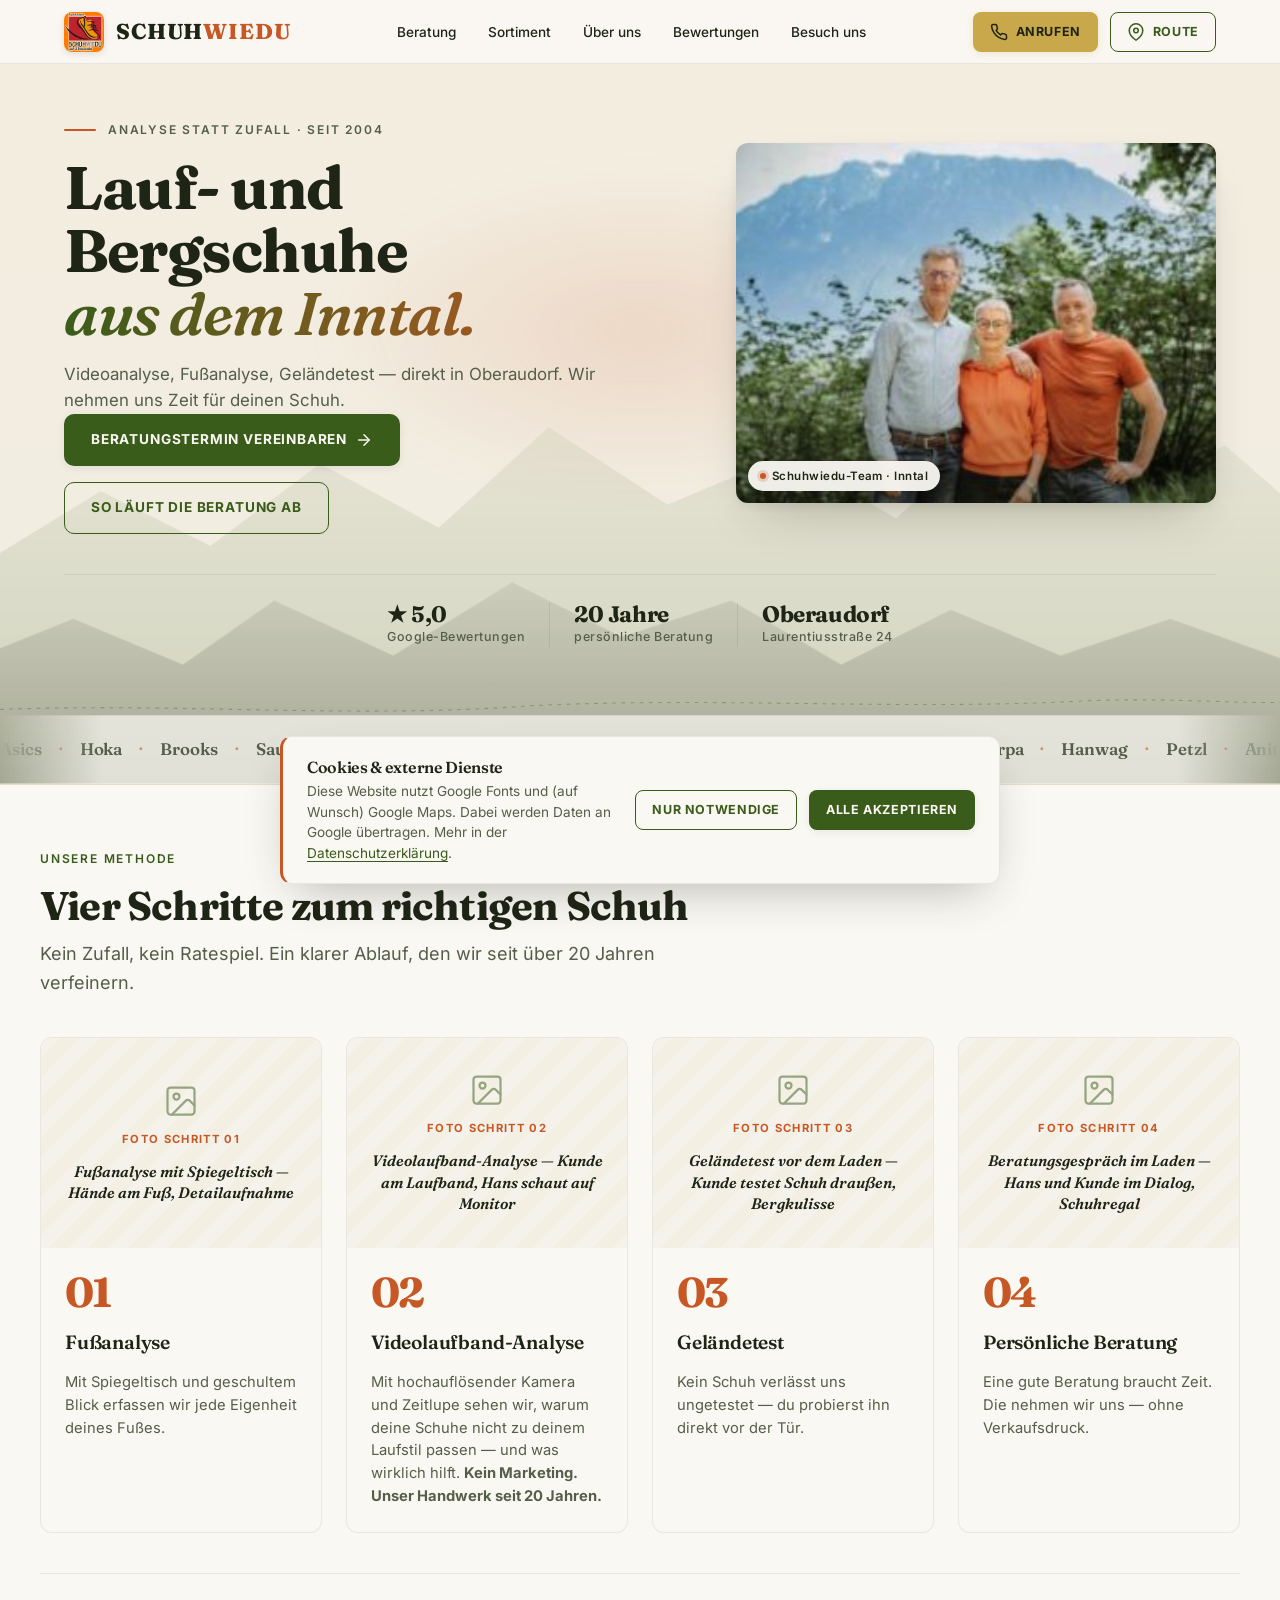
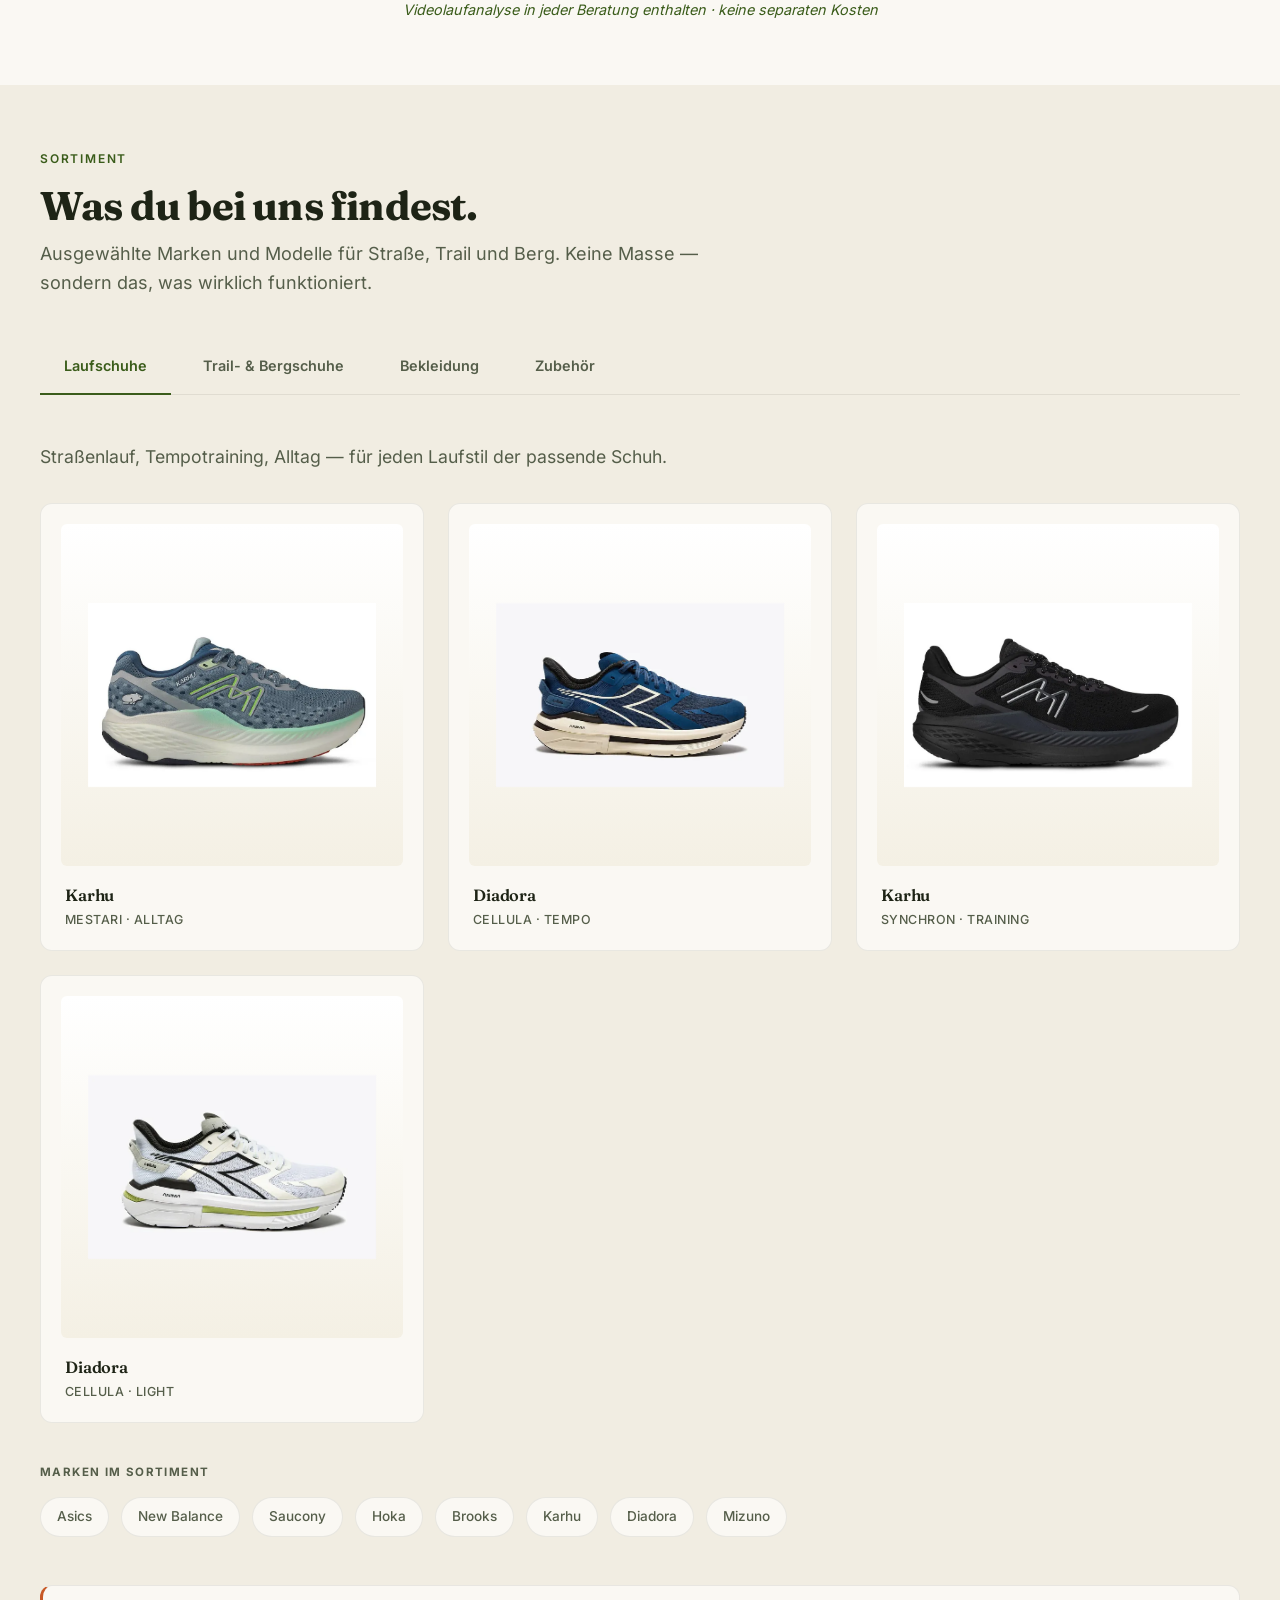
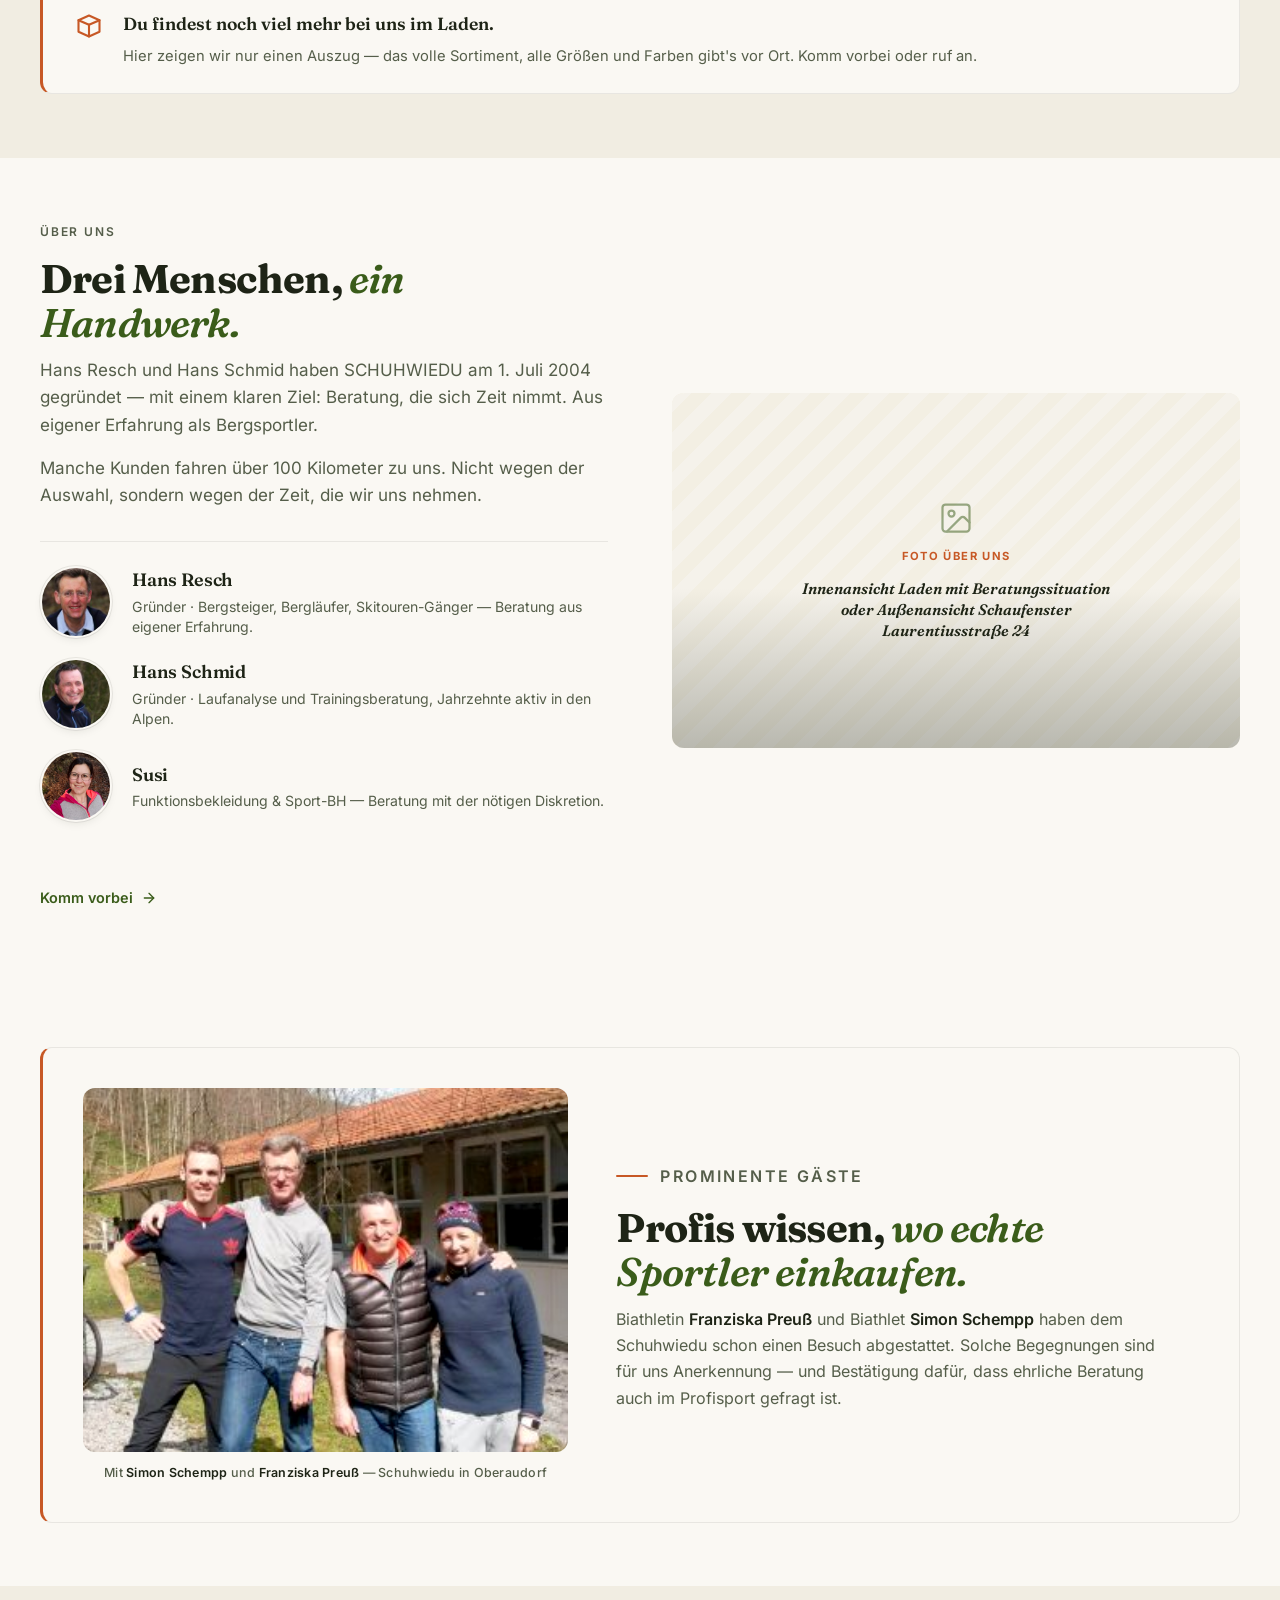
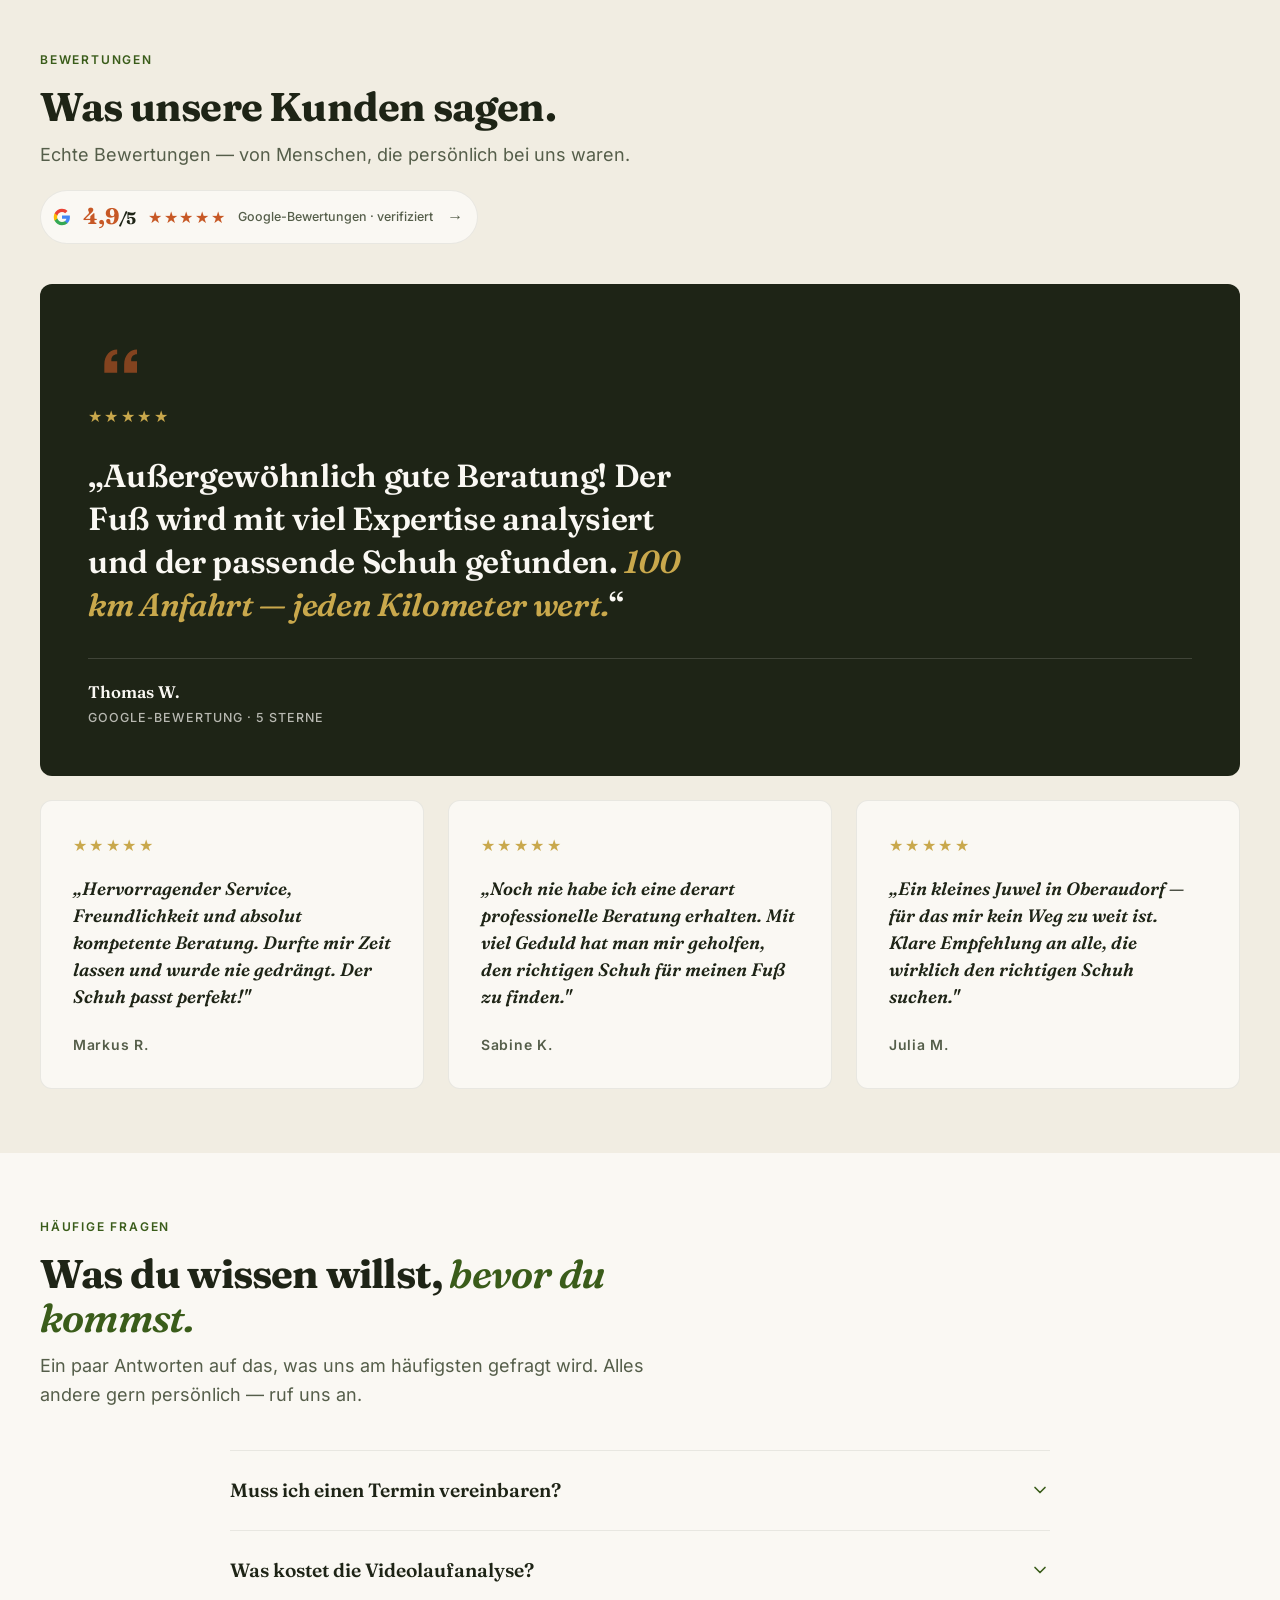
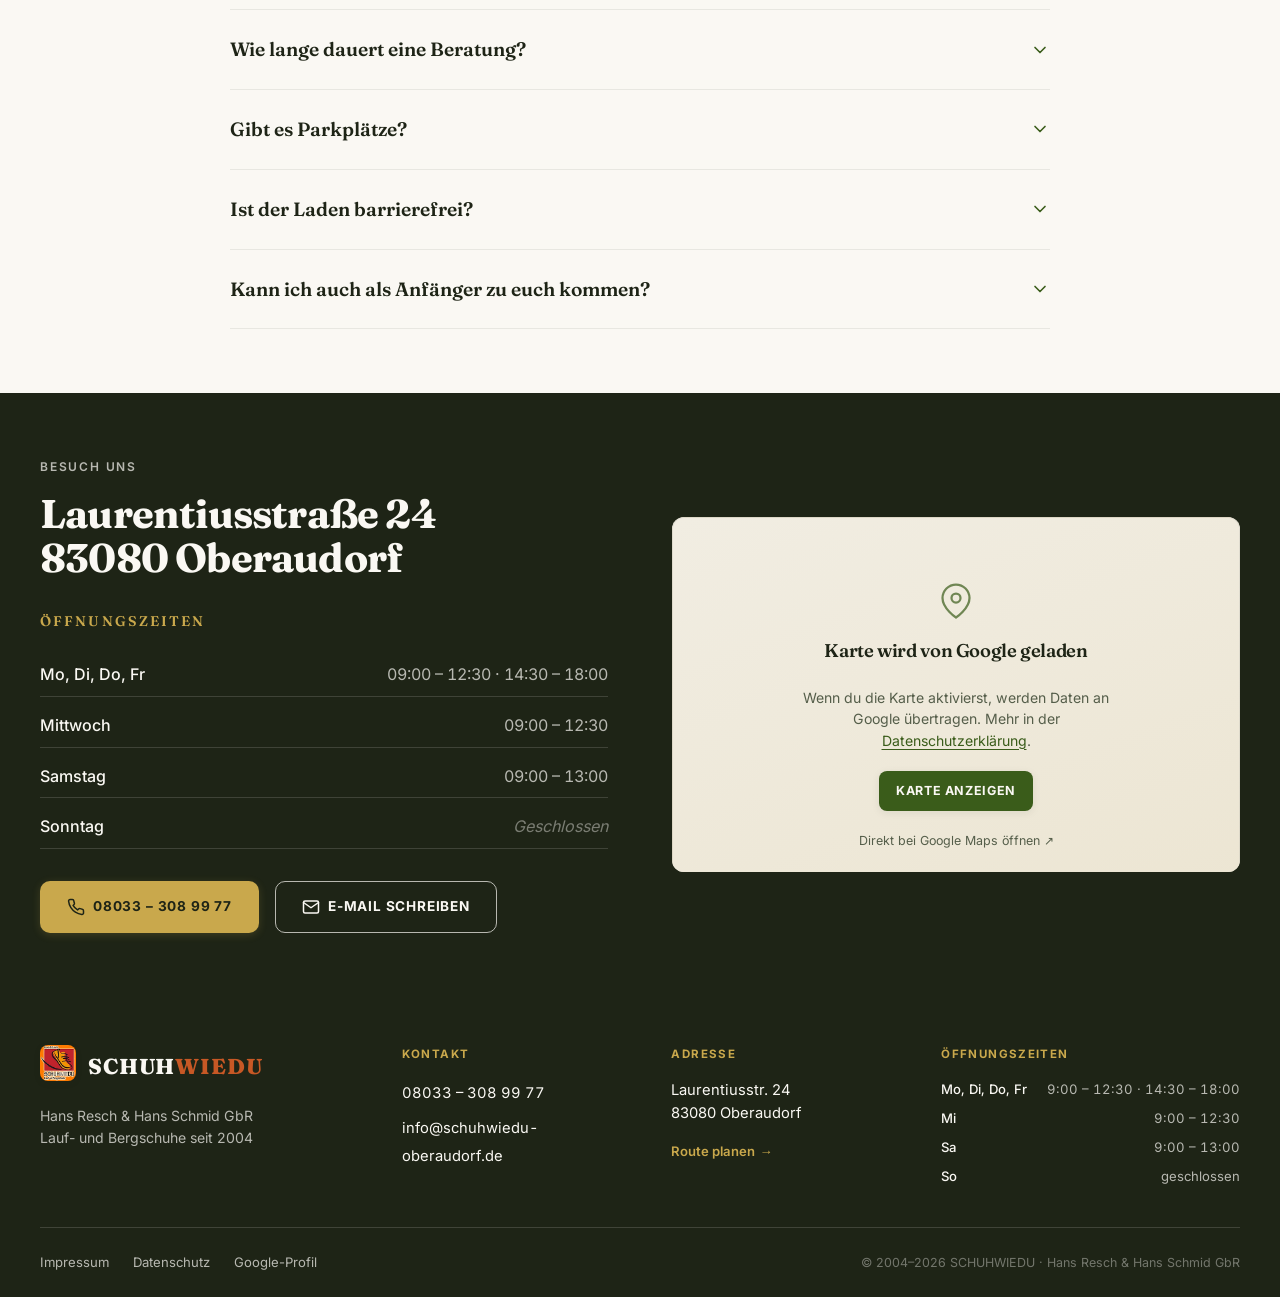
==== index.html @ 351db966 "Hero-BG full-width fixiert + Bild-Aspect korrigiert User-Feedback: Hero wirkt rechts/links abgeschni" ====
<!DOCTYPE html>
<html lang="de">
<head>
  <meta charset="UTF-8">
  <meta name="viewport" content="width=device-width, initial-scale=1.0, viewport-fit=cover">

  <!-- ============ SEO / Title ============ -->
  <title>Laufanalyse & Bergschuhe Oberaudorf · SCHUHWIEDU seit 2004</title>
  <meta name="description" content="Videolaufanalyse, Fußanalyse und Bergschuh-Beratung in Oberaudorf im Inntal. Seit 2004 persönlich, ehrlich, ohne Verkaufsdruck. Terminanfrage: 08033 30899977.">
  <meta name="keywords" content="Laufanalyse Oberaudorf, Videolaufanalyse Rosenheim, Laufschuhe Oberaudorf, Bergschuhe Inntal, Fußanalyse, Schuhwiedu">
  <meta name="robots" content="index, follow">
  <meta name="author" content="SCHUHWIEDU — Hans Resch & Hans Schmid GbR">
  <meta name="theme-color" content="#faf8f3">

  <!-- TODO BASTI: canonical auf echte Domain anpassen, sobald Hosting steht -->
  <link rel="canonical" href="https://schuhwiedu-oberaudorf.de/">

  <!-- ============ Open Graph (Facebook, WhatsApp, LinkedIn) ============ -->
  <meta property="og:type" content="website">
  <meta property="og:locale" content="de_DE">
  <meta property="og:site_name" content="SCHUHWIEDU">
  <meta property="og:title" content="Laufanalyse & Bergschuhe in Oberaudorf · SCHUHWIEDU">
  <meta property="og:description" content="Videolaufanalyse, Fußanalyse und persönliche Beratung seit 2004 im Inntal.">
  <meta property="og:url" content="https://schuhwiedu-oberaudorf.de/">
  <!-- TODO BASTI: og:image muss absoluter Pfad sein, sobald Domain steht -->
  <meta property="og:image" content="https://schuhwiedu-oberaudorf.de/images/image2.jpeg">
  <meta property="og:image:alt" content="SCHUHWIEDU Team vor der Bergkulisse im Inntal">

  <!-- ============ Twitter Card ============ -->
  <meta name="twitter:card" content="summary_large_image">
  <meta name="twitter:title" content="Laufanalyse & Bergschuhe in Oberaudorf · SCHUHWIEDU">
  <meta name="twitter:description" content="Videolaufanalyse, Fußanalyse und persönliche Beratung seit 2004.">

  <!-- ============ Favicon ============ -->
  <link rel="icon" type="image/x-icon" href="favicon.ico">
  <link rel="icon" type="image/png" sizes="32x32" href="favicon-32.png">
  <link rel="icon" type="image/png" sizes="192x192" href="favicon-192.png">
  <link rel="apple-touch-icon" sizes="180x180" href="apple-touch-icon.png">

  <!-- ============ Hero-Bild preloaden (LCP-Optimierung) ============ -->
  <link rel="preload" as="image" href="images/image2.jpeg" fetchpriority="high">

  <!-- ============ Fonts (lokal gehostet, DSGVO-konform) ============ -->
  <link rel="stylesheet" href="fonts/fonts.css">

  <link rel="stylesheet" href="style.css">

  <!-- ============ Schema.org — LocalBusiness (Google Rich Results) ============ -->
  <script type="application/ld+json">
  {
    "@context": "https://schema.org",
    "@type": "SportingGoodsStore",
    "name": "SCHUHWIEDU",
    "description": "Fachgeschäft für Lauf- und Bergschuhe mit Videolaufanalyse in Oberaudorf im Inntal. Seit 2004 inhabergeführt.",
    "image": "https://schuhwiedu-oberaudorf.de/images/image2.jpeg",
    "url": "https://schuhwiedu-oberaudorf.de/",
    "telephone": "+49 8033 30899977",
    "email": "info@schuhwiedu-oberaudorf.de",
    "priceRange": "€€",
    "foundingDate": "2004-07-01",
    "founder": [
      {"@type": "Person", "name": "Hans Resch"},
      {"@type": "Person", "name": "Hans Schmid"}
    ],
    "address": {
      "@type": "PostalAddress",
      "streetAddress": "Laurentiusstraße 24",
      "postalCode": "83080",
      "addressLocality": "Oberaudorf",
      "addressRegion": "Bayern",
      "addressCountry": "DE"
    },
    "openingHoursSpecification": [
      {
        "@type": "OpeningHoursSpecification",
        "dayOfWeek": ["Monday", "Tuesday", "Thursday", "Friday"],
        "opens": "09:00",
        "closes": "12:30"
      },
      {
        "@type": "OpeningHoursSpecification",
        "dayOfWeek": ["Monday", "Tuesday", "Thursday", "Friday"],
        "opens": "14:30",
        "closes": "18:00"
      },
      {
        "@type": "OpeningHoursSpecification",
        "dayOfWeek": "Wednesday",
        "opens": "09:00",
        "closes": "12:30"
      },
      {
        "@type": "OpeningHoursSpecification",
        "dayOfWeek": "Saturday",
        "opens": "09:00",
        "closes": "13:00"
      }
    ],
    "areaServed": [
      {"@type": "Place", "name": "Oberaudorf"},
      {"@type": "Place", "name": "Inntal"},
      {"@type": "Place", "name": "Rosenheim"},
      {"@type": "Place", "name": "Kufstein"}
    ],
    "makesOffer": [
      {"@type": "Offer", "name": "Videolaufanalyse"},
      {"@type": "Offer", "name": "Fußanalyse mit Spiegeltisch"},
      {"@type": "Offer", "name": "Laufschuh-Beratung"},
      {"@type": "Offer", "name": "Bergschuh-Beratung"},
      {"@type": "Offer", "name": "Sport-BH und Funktionsbekleidung Beratung"}
    ],
    "aggregateRating": {
      "@type": "AggregateRating",
      "ratingValue": "5.0",
      "bestRating": "5",
      "worstRating": "1",
      "reviewCount": "4"
    },
    "review": [
      {
        "@type": "Review",
        "author": {"@type": "Person", "name": "Thomas W."},
        "reviewRating": {"@type": "Rating", "ratingValue": "5", "bestRating": "5"},
        "reviewBody": "Außergewöhnlich gute Beratung! Der Fuß wird mit viel Expertise analysiert und der passende Schuh gefunden. 100 km Anfahrt — jeden Kilometer wert."
      },
      {
        "@type": "Review",
        "author": {"@type": "Person", "name": "Markus R."},
        "reviewRating": {"@type": "Rating", "ratingValue": "5", "bestRating": "5"},
        "reviewBody": "Hervorragender Service, Freundlichkeit und absolut kompetente Beratung. Durfte mir Zeit lassen und wurde nie gedrängt. Der Schuh passt perfekt!"
      },
      {
        "@type": "Review",
        "author": {"@type": "Person", "name": "Sabine K."},
        "reviewRating": {"@type": "Rating", "ratingValue": "5", "bestRating": "5"},
        "reviewBody": "Noch nie habe ich eine derart professionelle Beratung erhalten. Mit viel Geduld hat man mir geholfen, den richtigen Schuh für meinen Fuß zu finden."
      },
      {
        "@type": "Review",
        "author": {"@type": "Person", "name": "Julia M."},
        "reviewRating": {"@type": "Rating", "ratingValue": "5", "bestRating": "5"},
        "reviewBody": "Ein kleines Juwel in Oberaudorf — für das mir kein Weg zu weit ist. Klare Empfehlung an alle, die wirklich den richtigen Schuh suchen."
      }
    ]
  }
  </script>
</head>
<body>

<a href="#top" class="skip-link">Zum Hauptinhalt springen</a>

<!-- ============ HEADER ============ -->
<header class="site-header" id="siteHeader">
  <div class="header-inner">
    <a href="#top" class="logo" aria-label="SCHUHWIEDU Startseite">
      <img src="images/image1.jpeg" alt="" class="logo-mark" width="40" height="40">
      <span class="logo-text">SCHUH<em>WIEDU</em></span>
    </a>

    <nav class="nav-primary" id="navPrimary" aria-label="Hauptnavigation">
      <ul>
        <li><a href="#methode">Beratung</a></li>
        <li><a href="#sortiment">Sortiment</a></li>
        <li><a href="#ueber-uns">Über uns</a></li>
        <li><a href="#bewertungen">Bewertungen</a></li>
        <li><a href="#besuch">Besuch uns</a></li>
      </ul>
    </nav>

    <div class="header-actions">
      <a href="tel:+4980333089977" class="btn btn-gold btn-compact" aria-label="Anrufen 08033 308 99 77">
        <svg class="icon" viewBox="0 0 24 24" fill="none" stroke="currentColor" stroke-width="2" stroke-linecap="round" stroke-linejoin="round"><path d="M22 16.92v3a2 2 0 0 1-2.18 2 19.79 19.79 0 0 1-8.63-3.07 19.5 19.5 0 0 1-6-6 19.79 19.79 0 0 1-3.07-8.67A2 2 0 0 1 4.11 2h3a2 2 0 0 1 2 1.72 12.84 12.84 0 0 0 .7 2.81 2 2 0 0 1-.45 2.11L8.09 9.91a16 16 0 0 0 6 6l1.27-1.27a2 2 0 0 1 2.11-.45 12.84 12.84 0 0 0 2.81.7A2 2 0 0 1 22 16.92z"/></svg>
        <span>Anrufen</span>
      </a>
      <a href="https://maps.google.com/?q=Laurentiusstr.+24,+83080+Oberaudorf" target="_blank" rel="noopener noreferrer" class="btn btn-secondary btn-compact header-route" aria-label="Route zu Laurentiusstraße 24, Oberaudorf">
        <svg class="icon" viewBox="0 0 24 24" fill="none" stroke="currentColor" stroke-width="2" stroke-linecap="round" stroke-linejoin="round"><path d="M21 10c0 7-9 13-9 13s-9-6-9-13a9 9 0 0 1 18 0z"/><circle cx="12" cy="10" r="3"/></svg>
        <span>Route</span>
      </a>
      <button class="menu-toggle" id="menuToggle" aria-label="Menü öffnen" aria-expanded="false" aria-controls="navPrimary">
        <span></span><span></span><span></span>
      </button>
    </div>
  </div>
</header>

<main id="top">

<div class="hero-section-wrap">
  <!-- Berg-Silhouette als full-width Background im Wrap -->
  <svg class="hero-mountains" viewBox="0 0 1440 600" preserveAspectRatio="xMidYMax slice" aria-hidden="true">
    <defs>
      <linearGradient id="heroMtnFill1" x1="0" y1="0" x2="0" y2="1">
        <stop offset="0%" stop-color="#3a5c1a" stop-opacity="0.06"/>
        <stop offset="100%" stop-color="#3a5c1a" stop-opacity="0.18"/>
      </linearGradient>
      <linearGradient id="heroMtnFill2" x1="0" y1="0" x2="0" y2="1">
        <stop offset="0%" stop-color="#1e2416" stop-opacity="0.08"/>
        <stop offset="100%" stop-color="#1e2416" stop-opacity="0.24"/>
      </linearGradient>
    </defs>
    <path class="mtn-back" d="M0,600 L0,360 L130,280 L250,340 L370,250 L500,320 L620,210 L750,295 L880,240 L1000,310 L1120,200 L1240,280 L1360,230 L1440,300 L1440,600 Z"
          fill="url(#heroMtnFill1)"/>
    <path class="mtn-front" d="M0,600 L0,460 L100,420 L220,470 L320,400 L450,460 L580,380 L700,440 L820,400 L940,470 L1060,410 L1180,460 L1300,420 L1440,470 L1440,600 Z"
          fill="url(#heroMtnFill2)"/>
    <path class="mtn-trail" d="M0,520 C 200,510 400,530 600,515 C 800,505 1000,520 1200,510 C 1300,505 1400,515 1440,510"
          stroke="#3a5c1a" stroke-width="1.2" fill="none" stroke-dasharray="4 6" opacity="0.35"/>
  </svg>

<!-- ============ HERO ============ -->
<section class="hero hero-typo">
  <!-- Akzent-Glow -->
  <div class="hero-glow" aria-hidden="true"></div>

  <div class="hero-grid">
    <div class="hero-content">
      <p class="eyebrow eyebrow-accent">
        <span class="eyebrow-rule" aria-hidden="true"></span>
        Analyse statt Zufall · seit 2004
      </p>
      <h1 class="hero-title hero-title-large">
        Lauf- und Bergschuhe
        <span class="hero-title-em">aus dem Inntal.</span>
      </h1>
      <p class="hero-lead">
        Videoanalyse, Fußanalyse, Geländetest — direkt in Oberaudorf.
        Wir nehmen uns Zeit für deinen Schuh.
      </p>
      <div class="hero-actions">
        <a href="#besuch" class="btn btn-primary">
          Beratungstermin vereinbaren
          <svg class="icon-arrow" viewBox="0 0 24 24" fill="none" stroke="currentColor" stroke-width="2" stroke-linecap="round" stroke-linejoin="round"><line x1="5" y1="12" x2="19" y2="12"/><polyline points="12 5 19 12 12 19"/></svg>
        </a>
        <a href="#methode" class="btn btn-secondary">So läuft die Beratung ab</a>
      </div>
    </div>

    <figure class="hero-portrait" aria-hidden="true">
      <img src="images/image2.jpeg" alt="" fetchpriority="high" decoding="async">
      <figcaption class="hero-portrait-caption">
        <span class="hero-portrait-dot" aria-hidden="true"></span>
        Schuhwiedu-Team · Inntal
      </figcaption>
    </figure>
  </div>

  <ul class="hero-trust" aria-label="Auf einen Blick">
    <li>
      <a href="#bewertungen" class="hero-trust-item">
        <strong>★ 5,0</strong>
        <span>Google-Bewertungen</span>
      </a>
    </li>
    <li class="hero-trust-divider" aria-hidden="true"></li>
    <li>
      <span class="hero-trust-item">
        <strong>20 Jahre</strong>
        <span>persönliche Beratung</span>
      </span>
    </li>
    <li class="hero-trust-divider" aria-hidden="true"></li>
    <li>
      <a href="#besuch" class="hero-trust-item">
        <strong>Oberaudorf</strong>
        <span>Laurentiusstraße 24</span>
      </a>
    </li>
  </ul>

  </section>

  <!-- Marken-Marquee (full-width im Wrap) -->
  <div class="hero-marquee" aria-hidden="true">
    <div class="hero-marquee-track">
      <span class="marquee-item">Asics</span>
      <span class="marquee-dot">·</span>
      <span class="marquee-item">Hoka</span>
      <span class="marquee-dot">·</span>
      <span class="marquee-item">Brooks</span>
      <span class="marquee-dot">·</span>
      <span class="marquee-item">Saucony</span>
      <span class="marquee-dot">·</span>
      <span class="marquee-item">Karhu</span>
      <span class="marquee-dot">·</span>
      <span class="marquee-item">Diadora</span>
      <span class="marquee-dot">·</span>
      <span class="marquee-item">New Balance</span>
      <span class="marquee-dot">·</span>
      <span class="marquee-item">Mizuno</span>
      <span class="marquee-dot">·</span>
      <span class="marquee-item">Lowa</span>
      <span class="marquee-dot">·</span>
      <span class="marquee-item">Meindl</span>
      <span class="marquee-dot">·</span>
      <span class="marquee-item">Scarpa</span>
      <span class="marquee-dot">·</span>
      <span class="marquee-item">Hanwag</span>
      <span class="marquee-dot">·</span>
      <span class="marquee-item">Petzl</span>
      <span class="marquee-dot">·</span>
      <span class="marquee-item">Anita Active</span>
      <span class="marquee-dot">·</span>
      <span class="marquee-item">Devold</span>
      <span class="marquee-dot">·</span>
      <span class="marquee-item">Aclima</span>
      <span class="marquee-dot">·</span>
      <!-- Duplikat für nahtlose Schleife -->
      <span class="marquee-item">Asics</span>
      <span class="marquee-dot">·</span>
      <span class="marquee-item">Hoka</span>
      <span class="marquee-dot">·</span>
      <span class="marquee-item">Brooks</span>
      <span class="marquee-dot">·</span>
      <span class="marquee-item">Saucony</span>
      <span class="marquee-dot">·</span>
      <span class="marquee-item">Karhu</span>
      <span class="marquee-dot">·</span>
      <span class="marquee-item">Diadora</span>
      <span class="marquee-dot">·</span>
      <span class="marquee-item">New Balance</span>
      <span class="marquee-dot">·</span>
      <span class="marquee-item">Mizuno</span>
      <span class="marquee-dot">·</span>
      <span class="marquee-item">Lowa</span>
      <span class="marquee-dot">·</span>
      <span class="marquee-item">Meindl</span>
      <span class="marquee-dot">·</span>
      <span class="marquee-item">Scarpa</span>
      <span class="marquee-dot">·</span>
      <span class="marquee-item">Hanwag</span>
      <span class="marquee-dot">·</span>
      <span class="marquee-item">Petzl</span>
      <span class="marquee-dot">·</span>
      <span class="marquee-item">Anita Active</span>
      <span class="marquee-dot">·</span>
      <span class="marquee-item">Devold</span>
      <span class="marquee-dot">·</span>
      <span class="marquee-item">Aclima</span>
      <span class="marquee-dot">·</span>
    </div>
  </div>
</div>
<!-- /hero-section-wrap -->

<!-- ============ METHODE ============ -->
<section class="section" id="methode">
  <div class="section-inner">
    <div class="section-head reveal">
      <p class="eyebrow">Unsere Methode</p>
      <h2 class="section-title">Vier Schritte zum richtigen Schuh</h2>
      <p class="section-lead">
        Kein Zufall, kein Ratespiel. Ein klarer Ablauf, den wir seit über 20 Jahren verfeinern.
      </p>
    </div>

    <ol class="method-flow reveal-stagger">
      <li class="method-step">
        <div class="method-step-img">
          <div class="img-placeholder">
            <svg viewBox="0 0 24 24" fill="none" stroke="currentColor" stroke-width="1.5" stroke-linecap="round" stroke-linejoin="round"><rect x="3" y="3" width="18" height="18" rx="2"/><circle cx="9" cy="9" r="2"/><path d="m21 15-3.086-3.086a2 2 0 0 0-2.828 0L6 21"/></svg>
            <span class="ph-label">Foto Schritt 01</span>
            <span class="ph-text">Fußanalyse mit Spiegeltisch — Hände am Fuß, Detailaufnahme</span>
          </div>
        </div>
        <div class="method-step-body">
          <span class="step-num-big" aria-hidden="true">01</span>
          <h3>Fußanalyse</h3>
          <p>Mit Spiegeltisch und geschultem Blick erfassen wir jede Eigenheit deines Fußes.</p>
        </div>
      </li>

      <li class="method-step">
        <div class="method-step-img">
          <div class="img-placeholder">
            <svg viewBox="0 0 24 24" fill="none" stroke="currentColor" stroke-width="1.5" stroke-linecap="round" stroke-linejoin="round"><rect x="3" y="3" width="18" height="18" rx="2"/><circle cx="9" cy="9" r="2"/><path d="m21 15-3.086-3.086a2 2 0 0 0-2.828 0L6 21"/></svg>
            <span class="ph-label">Foto Schritt 02</span>
            <span class="ph-text">Videolaufband-Analyse — Kunde am Laufband, Hans schaut auf Monitor</span>
          </div>
        </div>
        <div class="method-step-body">
          <span class="step-num-big" aria-hidden="true">02</span>
          <h3>Videolaufband-Analyse</h3>
          <p>Mit hochauflösender Kamera und Zeitlupe sehen wir, warum deine Schuhe nicht zu deinem Laufstil passen — und was wirklich hilft. <strong>Kein Marketing. Unser Handwerk seit 20 Jahren.</strong></p>
        </div>
      </li>

      <li class="method-step">
        <div class="method-step-img">
          <div class="img-placeholder">
            <svg viewBox="0 0 24 24" fill="none" stroke="currentColor" stroke-width="1.5" stroke-linecap="round" stroke-linejoin="round"><rect x="3" y="3" width="18" height="18" rx="2"/><circle cx="9" cy="9" r="2"/><path d="m21 15-3.086-3.086a2 2 0 0 0-2.828 0L6 21"/></svg>
            <span class="ph-label">Foto Schritt 03</span>
            <span class="ph-text">Geländetest vor dem Laden — Kunde testet Schuh draußen, Bergkulisse</span>
          </div>
        </div>
        <div class="method-step-body">
          <span class="step-num-big" aria-hidden="true">03</span>
          <h3>Geländetest</h3>
          <p>Kein Schuh verlässt uns ungetestet — du probierst ihn direkt vor der Tür.</p>
        </div>
      </li>

      <li class="method-step">
        <div class="method-step-img">
          <div class="img-placeholder">
            <svg viewBox="0 0 24 24" fill="none" stroke="currentColor" stroke-width="1.5" stroke-linecap="round" stroke-linejoin="round"><rect x="3" y="3" width="18" height="18" rx="2"/><circle cx="9" cy="9" r="2"/><path d="m21 15-3.086-3.086a2 2 0 0 0-2.828 0L6 21"/></svg>
            <span class="ph-label">Foto Schritt 04</span>
            <span class="ph-text">Beratungsgespräch im Laden — Hans und Kunde im Dialog, Schuhregal</span>
          </div>
        </div>
        <div class="method-step-body">
          <span class="step-num-big" aria-hidden="true">04</span>
          <h3>Persönliche Beratung</h3>
          <p>Eine gute Beratung braucht Zeit. Die nehmen wir uns — ohne Verkaufsdruck.</p>
        </div>
      </li>
    </ol>

    <p class="method-meta">
      Videolaufanalyse in jeder Beratung enthalten · keine separaten Kosten
    </p>
  </div>
</section>

<!-- ============ SORTIMENT ============ -->
<section class="section section-alt" id="sortiment">
  <div class="section-inner">
    <div class="section-head reveal">
      <p class="eyebrow">Sortiment</p>
      <h2 class="section-title">Was du bei uns findest.</h2>
      <p class="section-lead">
        Ausgewählte Marken und Modelle für Straße, Trail und Berg. Keine Masse — sondern das, was wirklich funktioniert.
      </p>
    </div>

    <div class="sortiment-tabs reveal" role="tablist" aria-label="Sortiment nach Kategorie">
      <button class="tab-btn is-active" role="tab" id="tab-laufschuhe" aria-controls="panel-laufschuhe" aria-selected="true" data-tab="laufschuhe">Laufschuhe</button>
      <button class="tab-btn" role="tab" id="tab-bergschuhe" aria-controls="panel-bergschuhe" aria-selected="false" tabindex="-1" data-tab="bergschuhe">Trail- &amp; Bergschuhe</button>
      <button class="tab-btn" role="tab" id="tab-bekleidung" aria-controls="panel-bekleidung" aria-selected="false" tabindex="-1" data-tab="bekleidung">Bekleidung</button>
      <button class="tab-btn" role="tab" id="tab-zubehoer" aria-controls="panel-zubehoer" aria-selected="false" tabindex="-1" data-tab="zubehoer">Zubehör</button>
    </div>

    <div class="sortiment-content">
      <div class="tab-panel is-active" id="panel-laufschuhe" role="tabpanel" aria-labelledby="tab-laufschuhe" data-panel="laufschuhe">
        <p class="panel-lead">Straßenlauf, Tempotraining, Alltag — für jeden Laufstil der passende Schuh.</p>
        <div class="product-grid">
          <figure class="product-card">
            <div class="product-img"><img src="images/image9.webp" alt="Karhu Laufschuh in Mint-Blau" loading="lazy" decoding="async"></div>
            <figcaption><span class="product-brand">Karhu</span><span class="product-line">Mestari · Alltag</span></figcaption>
          </figure>
          <figure class="product-card">
            <div class="product-img"><img src="images/image6.webp" alt="Diadora Cellula Laufschuh in Blau" loading="lazy" decoding="async"></div>
            <figcaption><span class="product-brand">Diadora</span><span class="product-line">Cellula · Tempo</span></figcaption>
          </figure>
          <figure class="product-card">
            <div class="product-img"><img src="images/image10.webp" alt="Karhu Laufschuh in Schwarz" loading="lazy" decoding="async"></div>
            <figcaption><span class="product-brand">Karhu</span><span class="product-line">Synchron · Training</span></figcaption>
          </figure>
          <figure class="product-card">
            <div class="product-img"><img src="images/image5.webp" alt="Diadora Cellula Laufschuh in Weiß-Lime" loading="lazy" decoding="async"></div>
            <figcaption><span class="product-brand">Diadora</span><span class="product-line">Cellula · Light</span></figcaption>
          </figure>
        </div>
        <p class="brand-list-label">Marken im Sortiment</p>
        <ul class="brand-list brand-list-plain">
          <li>Asics</li><li>New Balance</li><li>Saucony</li><li>Hoka</li><li>Brooks</li><li>Karhu</li><li>Diadora</li><li>Mizuno</li>
        </ul>
      </div>
      <div class="tab-panel" id="panel-bergschuhe" role="tabpanel" aria-labelledby="tab-bergschuhe" data-panel="bergschuhe" hidden>
        <p class="panel-lead">Vom Trailrunner für schnelle Tagestouren bis zum steigeisenfesten Bergstiefel — klassische Bergstiefel zeigen wir dir gern persönlich im Laden.</p>
        <div class="product-grid">
          <figure class="product-card">
            <div class="product-img"><img src="images/image15.webp" alt="Brooks Cascadia Trail-Laufschuh in Anthrazit-Orange" loading="lazy" decoding="async"></div>
            <figcaption><span class="product-brand">Brooks</span><span class="product-line">Cascadia · Trail</span></figcaption>
          </figure>
          <figure class="product-card">
            <div class="product-img"><img src="images/image17.webp" alt="Scarpa Spin Trail-Laufschuh mit Gore-Tex in Blau-Orange" loading="lazy" decoding="async"></div>
            <figcaption><span class="product-brand">Scarpa</span><span class="product-line">Spin · Gore-Tex</span></figcaption>
          </figure>
          <figure class="product-card">
            <div class="product-img"><img src="images/image18.webp" alt="Under Armour Charged Trail-Laufschuh" loading="lazy" decoding="async"></div>
            <figcaption><span class="product-brand">Under Armour</span><span class="product-line">Charged · Trail</span></figcaption>
          </figure>
          <figure class="product-card">
            <div class="product-img"><img src="images/image16.webp" alt="Karhu Trail-Laufschuh in Salbei-Grün" loading="lazy" decoding="async"></div>
            <figcaption><span class="product-brand">Karhu</span><span class="product-line">Ikoni · Trail</span></figcaption>
          </figure>
        </div>
        <p class="brand-list-label">Marken im Sortiment</p>
        <ul class="brand-list brand-list-plain">
          <li>Lowa</li><li>Meindl</li><li>Scarpa</li><li>Hanwag</li><li>Brooks</li><li>Saucony</li>
        </ul>
      </div>
      <div class="tab-panel" id="panel-bekleidung" role="tabpanel" aria-labelledby="tab-bekleidung" data-panel="bekleidung" hidden>
        <p class="panel-lead">Merino-Funktionswäsche aus Europa und Sport-BHs — atmungsaktiv, geruchsneutral, langlebig. Sport-BH-Beratung nur in der Textil-Sprechstunde mit Susi.</p>
        <div class="product-grid">
          <figure class="product-card">
            <div class="product-img"><img src="images/merino-damen-musterung.webp" alt="Aclima Damen Merino-Shirt mit Strickdesign in Lila" loading="lazy" decoding="async"></div>
            <figcaption><span class="product-brand">Aclima</span><span class="product-line">Designwool · Damen</span></figcaption>
          </figure>
          <figure class="product-card">
            <div class="product-img"><img src="images/merino-damen-rot.webp" alt="Devold Damen Merino-Funktionsshirt in Rot" loading="lazy" decoding="async"></div>
            <figcaption><span class="product-brand">Devold</span><span class="product-line">Lauparas · Damen</span></figcaption>
          </figure>
          <figure class="product-card">
            <div class="product-img"><img src="images/merino-herren-hellblau.webp" alt="Devold Herren Merino-Funktionsshirt in Hellblau" loading="lazy" decoding="async"></div>
            <figcaption><span class="product-brand">Devold</span><span class="product-line">Hiking · Herren</span></figcaption>
          </figure>
          <figure class="product-card">
            <div class="product-img"><img src="images/merino-herren-blau.webp" alt="Devold Herren Merino-Halfzip in Marineblau" loading="lazy" decoding="async"></div>
            <figcaption><span class="product-brand">Devold</span><span class="product-line">Tuvegga · Herren</span></figcaption>
          </figure>
          <figure class="product-card">
            <div class="product-img product-img-dark"><img src="images/image61.webp" alt="Anita Active Sport-BH in Türkis" loading="lazy" decoding="async"></div>
            <figcaption><span class="product-brand">Anita Active</span><span class="product-line">Sport-BH · Medium Impact</span></figcaption>
          </figure>
          <figure class="product-card">
            <div class="product-img product-img-dark"><img src="images/image62.webp" alt="Anita Active Sport-BH in Orange" loading="lazy" decoding="async"></div>
            <figcaption><span class="product-brand">Anita Active</span><span class="product-line">Sport-BH · High Impact</span></figcaption>
          </figure>
        </div>

        <article class="susi-callout">
          <div class="susi-callout-icon" aria-hidden="true">
            <svg viewBox="0 0 24 24" fill="none" stroke="currentColor" stroke-width="1.75" stroke-linecap="round" stroke-linejoin="round"><circle cx="12" cy="12" r="10"/><polyline points="12 6 12 12 16 14"/></svg>
          </div>
          <div>
            <h4>Textil-Sprechstunde mit Susi</h4>
            <p>Sport-BH-Anpassung <strong>bis Cup H</strong> — diskret und kompetent. Termine: <strong>Freitag 14:30 – 18:00</strong> und <strong>Samstag 09:00 – 13:00</strong>.</p>
          </div>
        </article>

        <p class="brand-list-label">Marken im Sortiment</p>
        <ul class="brand-list brand-list-plain">
          <li>Aclima</li><li>Devold</li><li>Icebreaker</li><li>Falke</li><li>Anita Active</li><li>CEP</li>
        </ul>
      </div>
      <div class="tab-panel" id="panel-zubehoer" role="tabpanel" aria-labelledby="tab-zubehoer" data-panel="zubehoer" hidden>
        <p class="panel-lead">Alles, was du fürs Training und die Tour brauchst — ausgewählt, nicht aneinandergereiht.</p>
        <div class="product-grid">
          <figure class="product-card">
            <div class="product-img"><img src="images/image37.webp" alt="Petzl Hybrid Concept Stirnlampe" loading="lazy" decoding="async"></div>
            <figcaption><span class="product-brand">Petzl</span><span class="product-line">IKO Core · Stirnlampe</span></figcaption>
          </figure>
          <figure class="product-card">
            <div class="product-img"><img src="images/image38.webp" alt="Ternua Trailrunning-Rucksack in Blau" loading="lazy" decoding="async"></div>
            <figcaption><span class="product-brand">Ternua</span><span class="product-line">Trail-Weste · 10 L</span></figcaption>
          </figure>
          <figure class="product-card">
            <div class="product-img"><img src="images/image40.webp" alt="Snowline Grödel Schneeketten für Bergschuhe" loading="lazy" decoding="async"></div>
            <figcaption><span class="product-brand">Snowline</span><span class="product-line">Chainsen · Grödel</span></figcaption>
          </figure>
        </div>
        <p class="brand-list-label">Auch dabei</p>
        <ul class="brand-list brand-list-plain">
          <li>Laufsocken</li><li>Trekkingstöcke</li><li>Grödel &amp; Spikes</li><li>Stirnlampen</li>
        </ul>
      </div>
    </div>

    <div class="sortiment-note">
      <svg viewBox="0 0 24 24" fill="none" stroke="currentColor" stroke-width="1.8" stroke-linecap="round" stroke-linejoin="round" aria-hidden="true"><path d="M3 7l9-4 9 4v10l-9 4-9-4z"/><path d="M3 7l9 4 9-4"/><path d="M12 11v10"/></svg>
      <div>
        <strong>Du findest noch viel mehr bei uns im Laden.</strong>
        <span>Hier zeigen wir nur einen Auszug — das volle Sortiment, alle Größen und Farben gibt's vor Ort. Komm vorbei oder ruf an.</span>
      </div>
    </div>
  </div>
</section>

<!-- ============ ÜBER UNS ============ -->
<section class="section" id="ueber-uns">
  <div class="section-inner split">
    <div class="split-text reveal">
      <p class="eyebrow">Über uns</p>
      <h2 class="section-title">Drei Menschen, <em>ein Handwerk.</em></h2>
      <p>
        Hans Resch und Hans Schmid haben SCHUHWIEDU am 1. Juli 2004 gegründet — mit einem klaren Ziel: Beratung, die sich Zeit nimmt. Aus eigener Erfahrung als Bergsportler.
      </p>
      <p>
        Manche Kunden fahren über 100 Kilometer zu uns. Nicht wegen der Auswahl, sondern wegen der Zeit, die wir uns nehmen.
      </p>

      <ul class="team-list" aria-label="Unser Team">
        <li>
          <span class="team-avatar">
            <img src="images/image52.jpeg" alt="Portrait Hans Resch" loading="lazy" decoding="async">
          </span>
          <div>
            <strong>Hans Resch</strong>
            <span>Gründer · Bergsteiger, Bergläufer, Skitouren-Gänger — Beratung aus eigener Erfahrung.</span>
          </div>
        </li>
        <li>
          <span class="team-avatar">
            <img src="images/image53.jpeg" alt="Portrait Hans Schmid" loading="lazy" decoding="async">
          </span>
          <div>
            <strong>Hans Schmid</strong>
            <span>Gründer · Laufanalyse und Trainingsberatung, Jahrzehnte aktiv in den Alpen.</span>
          </div>
        </li>
        <li>
          <span class="team-avatar">
            <img src="images/image65.jpeg" alt="Portrait Susi" loading="lazy" decoding="async">
          </span>
          <div>
            <strong>Susi</strong>
            <span>Funktionsbekleidung &amp; Sport-BH — Beratung mit der nötigen Diskretion.</span>
          </div>
        </li>
      </ul>

      <a href="#besuch" class="btn-ghost">
        Komm vorbei
        <svg class="icon-arrow" viewBox="0 0 24 24" fill="none" stroke="currentColor" stroke-width="2" stroke-linecap="round" stroke-linejoin="round"><line x1="5" y1="12" x2="19" y2="12"/><polyline points="12 5 19 12 12 19"/></svg>
      </a>
    </div>
    <div class="split-visual split-visual-store reveal">
      <div class="img-placeholder">
        <svg viewBox="0 0 24 24" fill="none" stroke="currentColor" stroke-width="1.5" stroke-linecap="round" stroke-linejoin="round"><rect x="3" y="3" width="18" height="18" rx="2"/><circle cx="9" cy="9" r="2"/><path d="m21 15-3.086-3.086a2 2 0 0 0-2.828 0L6 21"/></svg>
        <span class="ph-label">Foto Über uns</span>
        <span class="ph-text">Innenansicht Laden mit Beratungssituation oder Außenansicht Schaufenster Laurentiusstraße 24</span>
      </div>
    </div>
  </div>
</section>

<!-- ============ PROMINENTE GÄSTE ============ -->
<section class="section" id="gaeste">
  <div class="section-inner">
    <div class="guest-card reveal">
      <figure class="guest-image">
        <img src="images/promi-gaeste.jpeg" alt="Hans Resch und Hans Schmid mit Biathletin Franziska Preuß und Biathlet Simon Schempp"
             loading="lazy" decoding="async"
             onerror="this.style.display='none'; this.nextElementSibling.style.display='flex';">
        <div class="img-placeholder" style="display:none;">
          <svg viewBox="0 0 24 24" fill="none" stroke="currentColor" stroke-width="1.5" stroke-linecap="round" stroke-linejoin="round"><rect x="3" y="3" width="18" height="18" rx="2"/><circle cx="9" cy="9" r="2"/><path d="m21 15-3.086-3.086a2 2 0 0 0-2.828 0L6 21"/></svg>
          <span class="ph-label">Foto Prominente Gäste</span>
          <span class="ph-text">Bitte Datei <code>images/promi-gaeste.jpeg</code> hochladen — zeigt Schuhwiedu-Team mit Profisportlern</span>
        </div>
        <figcaption class="guest-caption">
          Mit <strong>Simon Schempp</strong> und <strong>Franziska Preuß</strong> — Schuhwiedu in Oberaudorf
        </figcaption>
      </figure>
      <div class="guest-body">
        <p class="eyebrow eyebrow-accent">
          <span class="eyebrow-rule" aria-hidden="true"></span>
          Prominente Gäste
        </p>
        <h2 class="section-title">Profis wissen, <em>wo echte Sportler einkaufen.</em></h2>
        <p>
          Biathletin <strong>Franziska Preuß</strong> und Biathlet <strong>Simon Schempp</strong> haben dem Schuhwiedu schon einen Besuch abgestattet. Solche Begegnungen sind für uns Anerkennung — und Bestätigung dafür, dass ehrliche Beratung auch im Profisport gefragt ist.
        </p>
      </div>
    </div>
  </div>
</section>

<!-- ============ BEWERTUNGEN ============ -->
<section class="section section-alt" id="bewertungen">
  <div class="section-inner">
    <div class="section-head reveal">
      <p class="eyebrow">Bewertungen</p>
      <h2 class="section-title">Was unsere Kunden sagen.</h2>
      <p class="section-lead">
        Echte Bewertungen — von Menschen, die persönlich bei uns waren.
      </p>
      <a class="rating-stats" href="https://www.google.com/search?q=Schuhwiedu+Oberaudorf" target="_blank" rel="noopener noreferrer" aria-label="Schuhwiedu auf Google ansehen">
        <svg class="rating-google" viewBox="0 0 24 24" aria-hidden="true">
          <path d="M22.56 12.25c0-.78-.07-1.53-.2-2.25H12v4.26h5.92c-.26 1.37-1.04 2.53-2.21 3.31v2.77h3.57c2.08-1.92 3.28-4.74 3.28-8.09z" fill="#4285F4"/>
          <path d="M12 23c2.97 0 5.46-.98 7.28-2.66l-3.57-2.77c-.98.66-2.23 1.06-3.71 1.06-2.86 0-5.29-1.93-6.16-4.53H2.18v2.84C3.99 20.53 7.7 23 12 23z" fill="#34A853"/>
          <path d="M5.84 14.09c-.22-.66-.35-1.36-.35-2.09s.13-1.43.35-2.09V7.07H2.18C1.43 8.55 1 10.22 1 12s.43 3.45 1.18 4.93l2.85-2.22.81-.62z" fill="#FBBC05"/>
          <path d="M12 5.38c1.62 0 3.06.56 4.21 1.64l3.15-3.15C17.45 2.09 14.97 1 12 1 7.7 1 3.99 3.47 2.18 7.07l3.66 2.84c.87-2.6 3.3-4.53 6.16-4.53z" fill="#EA4335"/>
        </svg>
        <span class="rating-score"><strong data-count="5.0">0,0</strong>/5</span>
        <span class="rating-stars" aria-hidden="true">★★★★★</span>
        <span class="rating-meta">Google-Bewertungen · verifiziert</span>
        <span class="rating-arrow" aria-hidden="true">→</span>
      </a>
    </div>

    <blockquote class="review-card review-card-featured reveal">
      <svg class="quote-mark" viewBox="0 0 48 48" aria-hidden="true">
        <path d="M14 28c0-8 5-13 11-13v4c-3 0-5 2-5 5v1h5v10h-11V28zm17 0c0-8 5-13 11-13v4c-3 0-5 2-5 5v1h5v10H31V28z" fill="currentColor"/>
      </svg>
      <div class="stars" aria-label="5 von 5 Sternen">★★★★★</div>
      <p>Außergewöhnlich gute Beratung! Der Fuß wird mit viel Expertise analysiert und der passende Schuh gefunden. <em>100 km Anfahrt — jeden Kilometer wert.</em></p>
      <footer class="review-foot">
        <cite>Thomas W.</cite>
        <span class="review-context">Google-Bewertung · 5 Sterne</span>
      </footer>
    </blockquote>

    <div class="reviews-row reveal-stagger">
      <blockquote class="review-card">
        <div class="stars" aria-label="5 von 5 Sternen">★★★★★</div>
        <p>„Hervorragender Service, Freundlichkeit und absolut kompetente Beratung. Durfte mir Zeit lassen und wurde nie gedrängt. Der Schuh passt perfekt!"</p>
        <cite>Markus R.</cite>
      </blockquote>

      <blockquote class="review-card">
        <div class="stars" aria-label="5 von 5 Sternen">★★★★★</div>
        <p>„Noch nie habe ich eine derart professionelle Beratung erhalten. Mit viel Geduld hat man mir geholfen, den richtigen Schuh für meinen Fuß zu finden."</p>
        <cite>Sabine K.</cite>
      </blockquote>

      <blockquote class="review-card">
        <div class="stars" aria-label="5 von 5 Sternen">★★★★★</div>
        <p>„Ein kleines Juwel in Oberaudorf — für das mir kein Weg zu weit ist. Klare Empfehlung an alle, die wirklich den richtigen Schuh suchen."</p>
        <cite>Julia M.</cite>
      </blockquote>
    </div>
  </div>
</section>

<!-- ============ FAQ ============ -->
<section class="section" id="faq">
  <div class="section-inner">
    <div class="section-head reveal">
      <p class="eyebrow">Häufige Fragen</p>
      <h2 class="section-title">Was du wissen willst, <em>bevor du kommst.</em></h2>
      <p class="section-lead">
        Ein paar Antworten auf das, was uns am häufigsten gefragt wird. Alles andere gern persönlich — ruf uns an.
      </p>
    </div>

    <div class="faq-list reveal-stagger">
      <details class="faq-item">
        <summary>
          <span>Muss ich einen Termin vereinbaren?</span>
          <svg class="faq-chevron" viewBox="0 0 24 24" fill="none" stroke="currentColor" stroke-width="2" stroke-linecap="round" stroke-linejoin="round"><polyline points="6 9 12 15 18 9"/></svg>
        </summary>
        <div class="faq-answer">
          <p>Für die Videolaufanalyse empfehlen wir einen kurzen Anruf vorab — so können wir uns wirklich Zeit für dich nehmen. Zum Stöbern und für Beratung zu Bergschuhen, Bekleidung oder Zubehör kannst du während der Öffnungszeiten jederzeit vorbeikommen.</p>
        </div>
      </details>

      <details class="faq-item">
        <summary>
          <span>Was kostet die Videolaufanalyse?</span>
          <svg class="faq-chevron" viewBox="0 0 24 24" fill="none" stroke="currentColor" stroke-width="2" stroke-linecap="round" stroke-linejoin="round"><polyline points="6 9 12 15 18 9"/></svg>
        </summary>
        <div class="faq-answer">
          <!-- TODO BASTI: Mit Hans Resch klären — aktuell Platzhalter -->
          <p>Die Videolaufanalyse ist in jeder Schuhberatung bei uns enthalten — ohne Aufpreis. Als separater Service auf Anfrage.</p>
        </div>
      </details>

      <details class="faq-item">
        <summary>
          <span>Wie lange dauert eine Beratung?</span>
          <svg class="faq-chevron" viewBox="0 0 24 24" fill="none" stroke="currentColor" stroke-width="2" stroke-linecap="round" stroke-linejoin="round"><polyline points="6 9 12 15 18 9"/></svg>
        </summary>
        <div class="faq-answer">
          <p>Je nach Anliegen zwischen 30 und 60 Minuten. Eine gründliche Laufanalyse mit Videoauswertung und mehreren Schuhtests braucht Zeit — und die nehmen wir uns.</p>
        </div>
      </details>

      <details class="faq-item">
        <summary>
          <span>Gibt es Parkplätze?</span>
          <svg class="faq-chevron" viewBox="0 0 24 24" fill="none" stroke="currentColor" stroke-width="2" stroke-linecap="round" stroke-linejoin="round"><polyline points="6 9 12 15 18 9"/></svg>
        </summary>
        <div class="faq-answer">
          <!-- TODO BASTI: Mit Kunde verifizieren — Parkplatz-Situation -->
          <p>Direkt in der Laurentiusstraße sowie am nahen Marktplatz Oberaudorf stehen mehrere Parkplätze zur Verfügung.</p>
        </div>
      </details>

      <details class="faq-item">
        <summary>
          <span>Ist der Laden barrierefrei?</span>
          <svg class="faq-chevron" viewBox="0 0 24 24" fill="none" stroke="currentColor" stroke-width="2" stroke-linecap="round" stroke-linejoin="round"><polyline points="6 9 12 15 18 9"/></svg>
        </summary>
        <div class="faq-answer">
          <!-- TODO BASTI: Mit Kunde klären — Stufen, Türbreite, Laufband-Zugang -->
          <p>Ruf uns gern kurz an, bevor du kommst — dann sagen wir dir genau, was dich erwartet und wie wir dir den Zugang am besten ermöglichen.</p>
        </div>
      </details>

      <details class="faq-item">
        <summary>
          <span>Kann ich auch als Anfänger zu euch kommen?</span>
          <svg class="faq-chevron" viewBox="0 0 24 24" fill="none" stroke="currentColor" stroke-width="2" stroke-linecap="round" stroke-linejoin="round"><polyline points="6 9 12 15 18 9"/></svg>
        </summary>
        <div class="faq-answer">
          <p>Natürlich. Gerade am Anfang lohnt sich eine gute Beratung — der richtige Schuh entscheidet oft, ob du beim Sport bleibst oder frustriert aufhörst. Wir sprechen Klartext, kein Fachchinesisch.</p>
        </div>
      </details>
    </div>
  </div>
</section>

<!-- ============ BESUCH UNS ============ -->
<section class="section section-dark" id="besuch">
  <div class="section-inner split">
    <div class="split-text reveal">
      <p class="eyebrow eyebrow-light">Besuch uns</p>
      <h2 class="section-title">Laurentiusstraße 24<br>83080 Oberaudorf</h2>

      <div class="hours">
        <h3>Öffnungszeiten</h3>
        <dl>
          <div><dt>Mo, Di, Do, Fr</dt><dd>09:00 – 12:30 &middot; 14:30 – 18:00</dd></div>
          <div><dt>Mittwoch</dt><dd>09:00 – 12:30</dd></div>
          <div><dt>Samstag</dt><dd>09:00 – 13:00</dd></div>
          <div><dt>Sonntag</dt><dd class="closed">Geschlossen</dd></div>
        </dl>
      </div>

      <div class="contact-actions">
        <a href="tel:+4980333089977" class="btn btn-gold">
          <svg class="icon" viewBox="0 0 24 24" fill="none" stroke="currentColor" stroke-width="2" stroke-linecap="round" stroke-linejoin="round"><path d="M22 16.92v3a2 2 0 0 1-2.18 2 19.79 19.79 0 0 1-8.63-3.07 19.5 19.5 0 0 1-6-6 19.79 19.79 0 0 1-3.07-8.67A2 2 0 0 1 4.11 2h3a2 2 0 0 1 2 1.72 12.84 12.84 0 0 0 .7 2.81 2 2 0 0 1-.45 2.11L8.09 9.91a16 16 0 0 0 6 6l1.27-1.27a2 2 0 0 1 2.11-.45 12.84 12.84 0 0 0 2.81.7A2 2 0 0 1 22 16.92z"/></svg>
          08033 – 308 99 77
        </a>
        <a href="mailto:info@schuhwiedu-oberaudorf.de" class="btn btn-outline-light">
          <svg class="icon" viewBox="0 0 24 24" fill="none" stroke="currentColor" stroke-width="2" stroke-linecap="round" stroke-linejoin="round"><path d="M4 4h16c1.1 0 2 .9 2 2v12c0 1.1-.9 2-2 2H4c-1.1 0-2-.9-2-2V6c0-1.1.9-2 2-2z"/><polyline points="22,6 12,13 2,6"/></svg>
          E-Mail schreiben
        </a>
      </div>
    </div>

    <div class="split-visual reveal">
      <div class="map-consent" id="mapConsent" data-map-src="https://www.google.com/maps/embed?pb=!1m18!1m12!1m3!1d2676.408!2d12.025!3d47.6952!2m3!1f0!2f0!3f0!3m2!1i1024!2i768!4f13.1!3m3!1m2!1s0x477697a86b4e5a4d%3A0x3d4928f5dd9a0fb8!2sLaurentiusstr.%2024%2C%2083080%20Oberaudorf!5e0!3m2!1sde!2sde!4v1710000000000">
        <div class="map-consent-inner">
          <svg viewBox="0 0 24 24" fill="none" stroke="currentColor" stroke-width="1.5" stroke-linecap="round" stroke-linejoin="round" aria-hidden="true"><path d="M21 10c0 7-9 13-9 13s-9-6-9-13a9 9 0 0 1 18 0z"/><circle cx="12" cy="10" r="3"/></svg>
          <h3>Karte wird von Google geladen</h3>
          <p>Wenn du die Karte aktivierst, werden Daten an Google übertragen. Mehr in der <a href="datenschutz.html">Datenschutzerklärung</a>.</p>
          <button type="button" class="btn btn-primary btn-compact" id="mapLoadBtn">Karte anzeigen</button>
          <a href="https://maps.google.com/?q=Laurentiusstr.+24,+83080+Oberaudorf" target="_blank" rel="noopener noreferrer" class="map-consent-alt">Direkt bei Google Maps öffnen ↗</a>
        </div>
      </div>
    </div>
  </div>
</section>

</main>

<!-- ============ FOOTER ============ -->
<footer class="site-footer">
  <div class="footer-grid">
    <div class="footer-col footer-brand">
      <div class="footer-brand-row">
        <img src="images/image1.jpeg" alt="" class="logo-mark" width="36" height="36">
        <span class="logo-text">SCHUH<em>WIEDU</em></span>
      </div>
      <p>
        Hans Resch &amp; Hans Schmid GbR<br>
        Lauf- und Bergschuhe seit 2004
      </p>
    </div>

    <div class="footer-col">
      <h4>Kontakt</h4>
      <ul class="footer-list">
        <li><a href="tel:+4980333089977">08033 – 308 99 77</a></li>
        <li><a href="mailto:info@schuhwiedu-oberaudorf.de">info@schuhwiedu-oberaudorf.de</a></li>
      </ul>
    </div>

    <div class="footer-col">
      <h4>Adresse</h4>
      <address class="footer-address">
        Laurentiusstr. 24<br>
        83080 Oberaudorf
      </address>
      <a href="https://maps.google.com/?q=Laurentiusstr.+24,+83080+Oberaudorf" target="_blank" rel="noopener noreferrer" class="footer-link-arrow">
        Route planen <span aria-hidden="true">→</span>
      </a>
    </div>

    <div class="footer-col">
      <h4>Öffnungszeiten</h4>
      <dl class="footer-hours">
        <div><dt>Mo, Di, Do, Fr</dt><dd>9:00 – 12:30 · 14:30 – 18:00</dd></div>
        <div><dt>Mi</dt><dd>9:00 – 12:30</dd></div>
        <div><dt>Sa</dt><dd>9:00 – 13:00</dd></div>
        <div><dt>So</dt><dd>geschlossen</dd></div>
      </dl>
    </div>
  </div>

  <div class="footer-bottom">
    <div class="footer-links">
      <a href="impressum.html">Impressum</a>
      <a href="datenschutz.html">Datenschutz</a>
      <a href="https://www.google.com/search?q=Schuhwiedu+Oberaudorf" target="_blank" rel="noopener noreferrer">Google-Profil</a>
    </div>
    <p class="footer-copy">© 2004–2026 SCHUHWIEDU · Hans Resch &amp; Hans Schmid GbR</p>
  </div>
</footer>

<!-- ============ COOKIE-CONSENT BANNER ============ -->
<div class="cookie-banner" id="cookieBanner" role="dialog" aria-labelledby="cookieTitle" aria-describedby="cookieDesc" hidden>
  <div class="cookie-inner">
    <div class="cookie-text">
      <h3 id="cookieTitle">Cookies &amp; externe Dienste</h3>
      <p id="cookieDesc">
        Diese Website nutzt Google Fonts und (auf Wunsch) Google Maps. Dabei werden Daten an Google übertragen. Mehr in der <a href="datenschutz.html">Datenschutzerklärung</a>.
      </p>
    </div>
    <div class="cookie-actions">
      <button type="button" class="btn btn-secondary btn-compact" id="cookieDecline">Nur Notwendige</button>
      <button type="button" class="btn btn-primary btn-compact" id="cookieAccept">Alle akzeptieren</button>
    </div>
  </div>
</div>

<script src="script.js"></script>
</body>
</html>
---- fonts/fonts.css ----
/* vietnamese */
@font-face {
  font-family: 'Fraunces';
  font-style: italic;
  font-weight: 600;
  font-display: swap;
  src: url(./6NVf8FyLNQOQZAnv9ZwNjucMHVn85Ni7emAe9lKqZTnbB-gzTK0K1ChJdt9vIVYX9G37lvd9sPEKsxx664UJf1iVSs7erU92Ng.woff2) format('woff2');
  unicode-range: U+0102-0103, U+0110-0111, U+0128-0129, U+0168-0169, U+01A0-01A1, U+01AF-01B0, U+0300-0301, U+0303-0304, U+0308-0309, U+0323, U+0329, U+1EA0-1EF9, U+20AB;
}
/* latin-ext */
@font-face {
  font-family: 'Fraunces';
  font-style: italic;
  font-weight: 600;
  font-display: swap;
  src: url(./6NVf8FyLNQOQZAnv9ZwNjucMHVn85Ni7emAe9lKqZTnbB-gzTK0K1ChJdt9vIVYX9G37lvd9sPEKsxx664UJf1iVSs7frU92Ng.woff2) format('woff2');
  unicode-range: U+0100-02BA, U+02BD-02C5, U+02C7-02CC, U+02CE-02D7, U+02DD-02FF, U+0304, U+0308, U+0329, U+1D00-1DBF, U+1E00-1E9F, U+1EF2-1EFF, U+2020, U+20A0-20AB, U+20AD-20C0, U+2113, U+2C60-2C7F, U+A720-A7FF;
}
/* latin */
@font-face {
  font-family: 'Fraunces';
  font-style: italic;
  font-weight: 600;
  font-display: swap;
  src: url(./6NVf8FyLNQOQZAnv9ZwNjucMHVn85Ni7emAe9lKqZTnbB-gzTK0K1ChJdt9vIVYX9G37lvd9sPEKsxx664UJf1iVSs7RrU8.woff2) format('woff2');
  unicode-range: U+0000-00FF, U+0131, U+0152-0153, U+02BB-02BC, U+02C6, U+02DA, U+02DC, U+0304, U+0308, U+0329, U+2000-206F, U+20AC, U+2122, U+2191, U+2193, U+2212, U+2215, U+FEFF, U+FFFD;
}
/* vietnamese */
@font-face {
  font-family: 'Fraunces';
  font-style: normal;
  font-weight: 600;
  font-display: swap;
  src: url(./6NUu8FyLNQOQZAnv9bYEvDiIdE9Ea92uemAk_WBq8U_9v0c2Wa0K7iN7hzFUPJH58nib14c0qv86Rg.woff2) format('woff2');
  unicode-range: U+0102-0103, U+0110-0111, U+0128-0129, U+0168-0169, U+01A0-01A1, U+01AF-01B0, U+0300-0301, U+0303-0304, U+0308-0309, U+0323, U+0329, U+1EA0-1EF9, U+20AB;
}
/* latin-ext */
@font-face {
  font-family: 'Fraunces';
  font-style: normal;
  font-weight: 600;
  font-display: swap;
  src: url(./6NUu8FyLNQOQZAnv9bYEvDiIdE9Ea92uemAk_WBq8U_9v0c2Wa0K7iN7hzFUPJH58nib14c1qv86Rg.woff2) format('woff2');
  unicode-range: U+0100-02BA, U+02BD-02C5, U+02C7-02CC, U+02CE-02D7, U+02DD-02FF, U+0304, U+0308, U+0329, U+1D00-1DBF, U+1E00-1E9F, U+1EF2-1EFF, U+2020, U+20A0-20AB, U+20AD-20C0, U+2113, U+2C60-2C7F, U+A720-A7FF;
}
/* latin */
@font-face {
  font-family: 'Fraunces';
  font-style: normal;
  font-weight: 600;
  font-display: swap;
  src: url(./6NUu8FyLNQOQZAnv9bYEvDiIdE9Ea92uemAk_WBq8U_9v0c2Wa0K7iN7hzFUPJH58nib14c7qv8.woff2) format('woff2');
  unicode-range: U+0000-00FF, U+0131, U+0152-0153, U+02BB-02BC, U+02C6, U+02DA, U+02DC, U+0304, U+0308, U+0329, U+2000-206F, U+20AC, U+2122, U+2191, U+2193, U+2212, U+2215, U+FEFF, U+FFFD;
}
/* vietnamese */
@font-face {
  font-family: 'Fraunces';
  font-style: normal;
  font-weight: 700;
  font-display: swap;
  src: url(./6NUu8FyLNQOQZAnv9bYEvDiIdE9Ea92uemAk_WBq8U_9v0c2Wa0K7iN7hzFUPJH58nib14c0qv86Rg.woff2) format('woff2');
  unicode-range: U+0102-0103, U+0110-0111, U+0128-0129, U+0168-0169, U+01A0-01A1, U+01AF-01B0, U+0300-0301, U+0303-0304, U+0308-0309, U+0323, U+0329, U+1EA0-1EF9, U+20AB;
}
/* latin-ext */
@font-face {
  font-family: 'Fraunces';
  font-style: normal;
  font-weight: 700;
  font-display: swap;
  src: url(./6NUu8FyLNQOQZAnv9bYEvDiIdE9Ea92uemAk_WBq8U_9v0c2Wa0K7iN7hzFUPJH58nib14c1qv86Rg.woff2) format('woff2');
  unicode-range: U+0100-02BA, U+02BD-02C5, U+02C7-02CC, U+02CE-02D7, U+02DD-02FF, U+0304, U+0308, U+0329, U+1D00-1DBF, U+1E00-1E9F, U+1EF2-1EFF, U+2020, U+20A0-20AB, U+20AD-20C0, U+2113, U+2C60-2C7F, U+A720-A7FF;
}
/* latin */
@font-face {
  font-family: 'Fraunces';
  font-style: normal;
  font-weight: 700;
  font-display: swap;
  src: url(./6NUu8FyLNQOQZAnv9bYEvDiIdE9Ea92uemAk_WBq8U_9v0c2Wa0K7iN7hzFUPJH58nib14c7qv8.woff2) format('woff2');
  unicode-range: U+0000-00FF, U+0131, U+0152-0153, U+02BB-02BC, U+02C6, U+02DA, U+02DC, U+0304, U+0308, U+0329, U+2000-206F, U+20AC, U+2122, U+2191, U+2193, U+2212, U+2215, U+FEFF, U+FFFD;
}
/* vietnamese */
@font-face {
  font-family: 'Fraunces';
  font-style: normal;
  font-weight: 800;
  font-display: swap;
  src: url(./6NUu8FyLNQOQZAnv9bYEvDiIdE9Ea92uemAk_WBq8U_9v0c2Wa0K7iN7hzFUPJH58nib14c0qv86Rg.woff2) format('woff2');
  unicode-range: U+0102-0103, U+0110-0111, U+0128-0129, U+0168-0169, U+01A0-01A1, U+01AF-01B0, U+0300-0301, U+0303-0304, U+0308-0309, U+0323, U+0329, U+1EA0-1EF9, U+20AB;
}
/* latin-ext */
@font-face {
  font-family: 'Fraunces';
  font-style: normal;
  font-weight: 800;
  font-display: swap;
  src: url(./6NUu8FyLNQOQZAnv9bYEvDiIdE9Ea92uemAk_WBq8U_9v0c2Wa0K7iN7hzFUPJH58nib14c1qv86Rg.woff2) format('woff2');
  unicode-range: U+0100-02BA, U+02BD-02C5, U+02C7-02CC, U+02CE-02D7, U+02DD-02FF, U+0304, U+0308, U+0329, U+1D00-1DBF, U+1E00-1E9F, U+1EF2-1EFF, U+2020, U+20A0-20AB, U+20AD-20C0, U+2113, U+2C60-2C7F, U+A720-A7FF;
}
/* latin */
@font-face {
  font-family: 'Fraunces';
  font-style: normal;
  font-weight: 800;
  font-display: swap;
  src: url(./6NUu8FyLNQOQZAnv9bYEvDiIdE9Ea92uemAk_WBq8U_9v0c2Wa0K7iN7hzFUPJH58nib14c7qv8.woff2) format('woff2');
  unicode-range: U+0000-00FF, U+0131, U+0152-0153, U+02BB-02BC, U+02C6, U+02DA, U+02DC, U+0304, U+0308, U+0329, U+2000-206F, U+20AC, U+2122, U+2191, U+2193, U+2212, U+2215, U+FEFF, U+FFFD;
}
/* cyrillic-ext */
@font-face {
  font-family: 'Inter';
  font-style: normal;
  font-weight: 400;
  font-display: swap;
  src: url(./UcC73FwrK3iLTeHuS_nVMrMxCp50SjIa2JL7SUc.woff2) format('woff2');
  unicode-range: U+0460-052F, U+1C80-1C8A, U+20B4, U+2DE0-2DFF, U+A640-A69F, U+FE2E-FE2F;
}
/* cyrillic */
@font-face {
  font-family: 'Inter';
  font-style: normal;
  font-weight: 400;
  font-display: swap;
  src: url(./UcC73FwrK3iLTeHuS_nVMrMxCp50SjIa0ZL7SUc.woff2) format('woff2');
  unicode-range: U+0301, U+0400-045F, U+0490-0491, U+04B0-04B1, U+2116;
}
/* greek-ext */
@font-face {
  font-family: 'Inter';
  font-style: normal;
  font-weight: 400;
  font-display: swap;
  src: url(./UcC73FwrK3iLTeHuS_nVMrMxCp50SjIa2ZL7SUc.woff2) format('woff2');
  unicode-range: U+1F00-1FFF;
}
/* greek */
@font-face {
  font-family: 'Inter';
  font-style: normal;
  font-weight: 400;
  font-display: swap;
  src: url(./UcC73FwrK3iLTeHuS_nVMrMxCp50SjIa1pL7SUc.woff2) format('woff2');
  unicode-range: U+0370-0377, U+037A-037F, U+0384-038A, U+038C, U+038E-03A1, U+03A3-03FF;
}
/* vietnamese */
@font-face {
  font-family: 'Inter';
  font-style: normal;
  font-weight: 400;
  font-display: swap;
  src: url(./UcC73FwrK3iLTeHuS_nVMrMxCp50SjIa2pL7SUc.woff2) format('woff2');
  unicode-range: U+0102-0103, U+0110-0111, U+0128-0129, U+0168-0169, U+01A0-01A1, U+01AF-01B0, U+0300-0301, U+0303-0304, U+0308-0309, U+0323, U+0329, U+1EA0-1EF9, U+20AB;
}
/* latin-ext */
@font-face {
  font-family: 'Inter';
  font-style: normal;
  font-weight: 400;
  font-display: swap;
  src: url(./UcC73FwrK3iLTeHuS_nVMrMxCp50SjIa25L7SUc.woff2) format('woff2');
  unicode-range: U+0100-02BA, U+02BD-02C5, U+02C7-02CC, U+02CE-02D7, U+02DD-02FF, U+0304, U+0308, U+0329, U+1D00-1DBF, U+1E00-1E9F, U+1EF2-1EFF, U+2020, U+20A0-20AB, U+20AD-20C0, U+2113, U+2C60-2C7F, U+A720-A7FF;
}
/* latin */
@font-face {
  font-family: 'Inter';
  font-style: normal;
  font-weight: 400;
  font-display: swap;
  src: url(./UcC73FwrK3iLTeHuS_nVMrMxCp50SjIa1ZL7.woff2) format('woff2');
  unicode-range: U+0000-00FF, U+0131, U+0152-0153, U+02BB-02BC, U+02C6, U+02DA, U+02DC, U+0304, U+0308, U+0329, U+2000-206F, U+20AC, U+2122, U+2191, U+2193, U+2212, U+2215, U+FEFF, U+FFFD;
}
/* cyrillic-ext */
@font-face {
  font-family: 'Inter';
  font-style: normal;
  font-weight: 500;
  font-display: swap;
  src: url(./UcC73FwrK3iLTeHuS_nVMrMxCp50SjIa2JL7SUc.woff2) format('woff2');
  unicode-range: U+0460-052F, U+1C80-1C8A, U+20B4, U+2DE0-2DFF, U+A640-A69F, U+FE2E-FE2F;
}
/* cyrillic */
@font-face {
  font-family: 'Inter';
  font-style: normal;
  font-weight: 500;
  font-display: swap;
  src: url(./UcC73FwrK3iLTeHuS_nVMrMxCp50SjIa0ZL7SUc.woff2) format('woff2');
  unicode-range: U+0301, U+0400-045F, U+0490-0491, U+04B0-04B1, U+2116;
}
/* greek-ext */
@font-face {
  font-family: 'Inter';
  font-style: normal;
  font-weight: 500;
  font-display: swap;
  src: url(./UcC73FwrK3iLTeHuS_nVMrMxCp50SjIa2ZL7SUc.woff2) format('woff2');
  unicode-range: U+1F00-1FFF;
}
/* greek */
@font-face {
  font-family: 'Inter';
  font-style: normal;
  font-weight: 500;
  font-display: swap;
  src: url(./UcC73FwrK3iLTeHuS_nVMrMxCp50SjIa1pL7SUc.woff2) format('woff2');
  unicode-range: U+0370-0377, U+037A-037F, U+0384-038A, U+038C, U+038E-03A1, U+03A3-03FF;
}
/* vietnamese */
@font-face {
  font-family: 'Inter';
  font-style: normal;
  font-weight: 500;
  font-display: swap;
  src: url(./UcC73FwrK3iLTeHuS_nVMrMxCp50SjIa2pL7SUc.woff2) format('woff2');
  unicode-range: U+0102-0103, U+0110-0111, U+0128-0129, U+0168-0169, U+01A0-01A1, U+01AF-01B0, U+0300-0301, U+0303-0304, U+0308-0309, U+0323, U+0329, U+1EA0-1EF9, U+20AB;
}
/* latin-ext */
@font-face {
  font-family: 'Inter';
  font-style: normal;
  font-weight: 500;
  font-display: swap;
  src: url(./UcC73FwrK3iLTeHuS_nVMrMxCp50SjIa25L7SUc.woff2) format('woff2');
  unicode-range: U+0100-02BA, U+02BD-02C5, U+02C7-02CC, U+02CE-02D7, U+02DD-02FF, U+0304, U+0308, U+0329, U+1D00-1DBF, U+1E00-1E9F, U+1EF2-1EFF, U+2020, U+20A0-20AB, U+20AD-20C0, U+2113, U+2C60-2C7F, U+A720-A7FF;
}
/* latin */
@font-face {
  font-family: 'Inter';
  font-style: normal;
  font-weight: 500;
  font-display: swap;
  src: url(./UcC73FwrK3iLTeHuS_nVMrMxCp50SjIa1ZL7.woff2) format('woff2');
  unicode-range: U+0000-00FF, U+0131, U+0152-0153, U+02BB-02BC, U+02C6, U+02DA, U+02DC, U+0304, U+0308, U+0329, U+2000-206F, U+20AC, U+2122, U+2191, U+2193, U+2212, U+2215, U+FEFF, U+FFFD;
}
/* cyrillic-ext */
@font-face {
  font-family: 'Inter';
  font-style: normal;
  font-weight: 600;
  font-display: swap;
  src: url(./UcC73FwrK3iLTeHuS_nVMrMxCp50SjIa2JL7SUc.woff2) format('woff2');
  unicode-range: U+0460-052F, U+1C80-1C8A, U+20B4, U+2DE0-2DFF, U+A640-A69F, U+FE2E-FE2F;
}
/* cyrillic */
@font-face {
  font-family: 'Inter';
  font-style: normal;
  font-weight: 600;
  font-display: swap;
  src: url(./UcC73FwrK3iLTeHuS_nVMrMxCp50SjIa0ZL7SUc.woff2) format('woff2');
  unicode-range: U+0301, U+0400-045F, U+0490-0491, U+04B0-04B1, U+2116;
}
/* greek-ext */
@font-face {
  font-family: 'Inter';
  font-style: normal;
  font-weight: 600;
  font-display: swap;
  src: url(./UcC73FwrK3iLTeHuS_nVMrMxCp50SjIa2ZL7SUc.woff2) format('woff2');
  unicode-range: U+1F00-1FFF;
}
/* greek */
@font-face {
  font-family: 'Inter';
  font-style: normal;
  font-weight: 600;
  font-display: swap;
  src: url(./UcC73FwrK3iLTeHuS_nVMrMxCp50SjIa1pL7SUc.woff2) format('woff2');
  unicode-range: U+0370-0377, U+037A-037F, U+0384-038A, U+038C, U+038E-03A1, U+03A3-03FF;
}
/* vietnamese */
@font-face {
  font-family: 'Inter';
  font-style: normal;
  font-weight: 600;
  font-display: swap;
  src: url(./UcC73FwrK3iLTeHuS_nVMrMxCp50SjIa2pL7SUc.woff2) format('woff2');
  unicode-range: U+0102-0103, U+0110-0111, U+0128-0129, U+0168-0169, U+01A0-01A1, U+01AF-01B0, U+0300-0301, U+0303-0304, U+0308-0309, U+0323, U+0329, U+1EA0-1EF9, U+20AB;
}
/* latin-ext */
@font-face {
  font-family: 'Inter';
  font-style: normal;
  font-weight: 600;
  font-display: swap;
  src: url(./UcC73FwrK3iLTeHuS_nVMrMxCp50SjIa25L7SUc.woff2) format('woff2');
  unicode-range: U+0100-02BA, U+02BD-02C5, U+02C7-02CC, U+02CE-02D7, U+02DD-02FF, U+0304, U+0308, U+0329, U+1D00-1DBF, U+1E00-1E9F, U+1EF2-1EFF, U+2020, U+20A0-20AB, U+20AD-20C0, U+2113, U+2C60-2C7F, U+A720-A7FF;
}
/* latin */
@font-face {
  font-family: 'Inter';
  font-style: normal;
  font-weight: 600;
  font-display: swap;
  src: url(./UcC73FwrK3iLTeHuS_nVMrMxCp50SjIa1ZL7.woff2) format('woff2');
  unicode-range: U+0000-00FF, U+0131, U+0152-0153, U+02BB-02BC, U+02C6, U+02DA, U+02DC, U+0304, U+0308, U+0329, U+2000-206F, U+20AC, U+2122, U+2191, U+2193, U+2212, U+2215, U+FEFF, U+FFFD;
}
/* cyrillic-ext */
@font-face {
  font-family: 'Inter';
  font-style: normal;
  font-weight: 700;
  font-display: swap;
  src: url(./UcC73FwrK3iLTeHuS_nVMrMxCp50SjIa2JL7SUc.woff2) format('woff2');
  unicode-range: U+0460-052F, U+1C80-1C8A, U+20B4, U+2DE0-2DFF, U+A640-A69F, U+FE2E-FE2F;
}
/* cyrillic */
@font-face {
  font-family: 'Inter';
  font-style: normal;
  font-weight: 700;
  font-display: swap;
  src: url(./UcC73FwrK3iLTeHuS_nVMrMxCp50SjIa0ZL7SUc.woff2) format('woff2');
  unicode-range: U+0301, U+0400-045F, U+0490-0491, U+04B0-04B1, U+2116;
}
/* greek-ext */
@font-face {
  font-family: 'Inter';
  font-style: normal;
  font-weight: 700;
  font-display: swap;
  src: url(./UcC73FwrK3iLTeHuS_nVMrMxCp50SjIa2ZL7SUc.woff2) format('woff2');
  unicode-range: U+1F00-1FFF;
}
/* greek */
@font-face {
  font-family: 'Inter';
  font-style: normal;
  font-weight: 700;
  font-display: swap;
  src: url(./UcC73FwrK3iLTeHuS_nVMrMxCp50SjIa1pL7SUc.woff2) format('woff2');
  unicode-range: U+0370-0377, U+037A-037F, U+0384-038A, U+038C, U+038E-03A1, U+03A3-03FF;
}
/* vietnamese */
@font-face {
  font-family: 'Inter';
  font-style: normal;
  font-weight: 700;
  font-display: swap;
  src: url(./UcC73FwrK3iLTeHuS_nVMrMxCp50SjIa2pL7SUc.woff2) format('woff2');
  unicode-range: U+0102-0103, U+0110-0111, U+0128-0129, U+0168-0169, U+01A0-01A1, U+01AF-01B0, U+0300-0301, U+0303-0304, U+0308-0309, U+0323, U+0329, U+1EA0-1EF9, U+20AB;
}
/* latin-ext */
@font-face {
  font-family: 'Inter';
  font-style: normal;
  font-weight: 700;
  font-display: swap;
  src: url(./UcC73FwrK3iLTeHuS_nVMrMxCp50SjIa25L7SUc.woff2) format('woff2');
  unicode-range: U+0100-02BA, U+02BD-02C5, U+02C7-02CC, U+02CE-02D7, U+02DD-02FF, U+0304, U+0308, U+0329, U+1D00-1DBF, U+1E00-1E9F, U+1EF2-1EFF, U+2020, U+20A0-20AB, U+20AD-20C0, U+2113, U+2C60-2C7F, U+A720-A7FF;
}
/* latin */
@font-face {
  font-family: 'Inter';
  font-style: normal;
  font-weight: 700;
  font-display: swap;
  src: url(./UcC73FwrK3iLTeHuS_nVMrMxCp50SjIa1ZL7.woff2) format('woff2');
  unicode-range: U+0000-00FF, U+0131, U+0152-0153, U+02BB-02BC, U+02C6, U+02DA, U+02DC, U+0304, U+0308, U+0329, U+2000-206F, U+20AC, U+2122, U+2191, U+2193, U+2212, U+2215, U+FEFF, U+FFFD;
}
---- style.css ----
/* ============================================
   SCHUHWIEDU — Design System
   ============================================ */

:root {
  /* Farben */
  --c-bg:           #faf8f3;   /* Warmes Off-White */
  --c-bg-alt:       #f1ede2;   /* Etwas dunkler für Section-Wechsel */
  --c-bg-dark:      #1e2416;   /* Dunkles Waldgrün für Dark-Sections */
  --c-text:         #1e2416;   /* Tiefes Waldgrün als Text */
  --c-text-muted:   #555e4a;   /* Gedämpfter Text — AAA-Kontrast auf #faf8f3 */
  --c-text-light:   #faf8f3;   /* Text auf dunklem Hintergrund */
  --c-text-light-muted: rgba(250, 248, 243, 0.7);

  --c-primary:      #3a5c1a;   /* Logo-Grün — Haupt-Akzent */
  --c-primary-dark: #243312;   /* Forest — für Hover */
  --c-gold:         #c9a84c;   /* Gold — sehr reduziert */
  --c-gold-dark:    #b8942e;
  --c-accent:       #c75825;   /* Burnt-Orange — Energie, sehr reduziert */
  --c-accent-soft:  rgba(199, 88, 37, 0.12);
  --c-line:         rgba(30, 36, 22, 0.08);
  --c-line-light:   rgba(250, 248, 243, 0.15);

  /* Typografie */
  --font-serif:  "Fraunces", Georgia, serif;
  --font-sans:   "Inter", -apple-system, BlinkMacSystemFont, "Segoe UI", sans-serif;

  /* Spacing-Scale (8px Grid) */
  --space-1: 0.25rem;
  --space-2: 0.5rem;
  --space-3: 0.75rem;
  --space-4: 1rem;
  --space-5: 1.25rem;
  --space-6: 1.5rem;
  --space-8: 2rem;
  --space-10: 2.5rem;
  --space-12: 3rem;
  --space-16: 4rem;
  --space-20: 5rem;
  --space-24: 6rem;
  --space-32: 8rem;

  /* Layout */
  --max-width: 1200px;
  --header-h: 64px;
  --radius: 6px;
  --radius-lg: 12px;
  --radius-btn: 10px;

  /* Motion */
  --ease: cubic-bezier(0.4, 0, 0.2, 1);
}

/* ============ RESET ============ */
*, *::before, *::after { box-sizing: border-box; }
* { margin: 0; padding: 0; }
html {
  scroll-behavior: smooth;
  -webkit-text-size-adjust: 100%;
  background: var(--c-bg);
}
body {
  font-family: var(--font-sans);
  font-size: 17px;
  line-height: 1.6;
  color: var(--c-text);
  background: var(--c-bg);
  -webkit-font-smoothing: antialiased;
  -moz-osx-font-smoothing: grayscale;
  overflow-x: hidden;
  min-height: 100vh;
}
img, svg, iframe { display: block; max-width: 100%; }

/* Color-Grading: dezent warmer Filter für visuelle Bild-Konsistenz */
.method-step-img img,
.guest-image > img,
.split-visual img,
.team-avatar img {
  filter: saturate(1.05) contrast(1.03);
}
a { color: inherit; text-decoration: none; }
ul, ol { list-style: none; }
button { font: inherit; cursor: pointer; border: none; background: none; color: inherit; }
:focus-visible { outline: 2px solid var(--c-primary); outline-offset: 3px; border-radius: 4px; }

/* ============ SKIP-LINK (Accessibility) ============ */
.skip-link {
  position: absolute;
  top: -100px;
  left: 0;
  z-index: 1000;
  padding: var(--space-3) var(--space-5);
  background: var(--c-primary);
  color: var(--c-text-light);
  font-size: 0.9rem;
  font-weight: 600;
  border-radius: 0 0 var(--radius) 0;
  transition: top 0.2s var(--ease);
}
.skip-link:focus {
  top: 0;
}

/* ============ REDUCED MOTION ============ */
@media (prefers-reduced-motion: reduce) {
  *, *::before, *::after {
    animation-duration: 0.01ms !important;
    animation-iteration-count: 1 !important;
    transition-duration: 0.01ms !important;
    scroll-behavior: auto !important;
  }
  .reveal { opacity: 1 !important; transform: none !important; }
}

/* ============ SCROLL-REVEAL ANIMATIONEN ============ */
.reveal {
  opacity: 0;
  transform: translateY(24px);
  transition: opacity 0.7s cubic-bezier(0.2, 0.8, 0.2, 1),
              transform 0.7s cubic-bezier(0.2, 0.8, 0.2, 1);
  will-change: opacity, transform;
}
.reveal.is-visible {
  opacity: 1;
  transform: translateY(0);
}

/* Stagger-Items: erst sichtbar wenn Eltern .is-visible bekommt */
.reveal-stagger > * {
  opacity: 0;
  transform: translateY(20px);
  transition: opacity 0.6s cubic-bezier(0.2, 0.8, 0.2, 1),
              transform 0.6s cubic-bezier(0.2, 0.8, 0.2, 1);
}
.reveal-stagger.is-visible > *:nth-child(1) { opacity: 1; transform: none; transition-delay: 0ms; }
.reveal-stagger.is-visible > *:nth-child(2) { opacity: 1; transform: none; transition-delay: 100ms; }
.reveal-stagger.is-visible > *:nth-child(3) { opacity: 1; transform: none; transition-delay: 200ms; }
.reveal-stagger.is-visible > *:nth-child(4) { opacity: 1; transform: none; transition-delay: 300ms; }
.reveal-stagger.is-visible > *:nth-child(5) { opacity: 1; transform: none; transition-delay: 400ms; }
.reveal-stagger.is-visible > *:nth-child(6) { opacity: 1; transform: none; transition-delay: 500ms; }

/* ============ TYPOGRAFIE ============ */
.eyebrow {
  font-family: var(--font-sans);
  font-size: 0.75rem;
  font-weight: 600;
  letter-spacing: 0.15em;
  text-transform: uppercase;
  color: var(--c-primary);
  margin-bottom: var(--space-4);
}
.eyebrow-light { color: var(--c-gold); }

.section-title,
.hero-title,
h1, h2, h3 {
  font-family: var(--font-serif);
  font-weight: 700;
  letter-spacing: -0.02em;
  line-height: 1.1;
  color: var(--c-text);
}
.hero-title em,
.section-title em {
  font-style: italic;
  font-weight: 600;
  color: var(--c-primary);
}

.hero-title {
  font-size: clamp(2.25rem, 5vw, 4rem);
  letter-spacing: -0.025em;
  line-height: 1.05;
}
.section-title    { font-size: clamp(1.75rem, 3.5vw, 2.5rem); margin-bottom: var(--space-3); }

h3 { font-size: 1.375rem; line-height: 1.3; margin-bottom: var(--space-3); font-weight: 600; }

.section-lead, .hero-lead {
  font-size: 1.125rem;
  line-height: 1.6;
  color: var(--c-text-muted);
  max-width: 60ch;
}

/* ============ BUTTONS ============ */
.btn {
  display: inline-flex;
  align-items: center;
  justify-content: center;
  gap: var(--space-2);
  padding: 14px 26px;
  font-family: var(--font-sans);
  font-size: 0.85rem;
  font-weight: 700;
  letter-spacing: 0.06em;
  text-transform: uppercase;
  border-radius: var(--radius-btn);
  border: 1.5px solid transparent;
  transition: background-color 0.2s var(--ease), color 0.2s var(--ease),
              transform 0.2s var(--ease), box-shadow 0.2s var(--ease),
              border-color 0.2s var(--ease);
  white-space: nowrap;
  min-height: 48px;
  cursor: pointer;
}
.btn:active {
  transform: translateY(0) scale(0.98);
  transition-duration: 0.08s;
}

.btn .icon { width: 18px; height: 18px; flex-shrink: 0; }
.btn .icon-arrow { width: 18px; height: 18px; transition: transform 0.2s var(--ease); }
.btn:hover .icon-arrow { transform: translateX(4px); }

/* Primär */
.btn-primary {
  background: var(--c-primary);
  color: var(--c-text-light);
  box-shadow: 0 2px 8px rgba(30, 36, 22, 0.08);
}
.btn-primary:hover {
  background: var(--c-primary-dark);
  transform: translateY(-1px);
  box-shadow: 0 4px 14px rgba(30, 36, 22, 0.15);
}

/* Sekundär (Outlined) */
.btn-secondary {
  background: transparent;
  color: var(--c-primary);
  border-color: var(--c-primary);
}
.btn-secondary:hover {
  background: var(--c-primary);
  color: var(--c-text-light);
  transform: translateY(-1px);
}

/* Gold (für Anrufen) */
.btn-gold {
  background: var(--c-gold);
  color: var(--c-text);
  box-shadow: 0 2px 8px rgba(201, 168, 76, 0.2);
}
.btn-gold:hover {
  background: var(--c-gold-dark);
  transform: translateY(-1px);
  box-shadow: 0 4px 14px rgba(201, 168, 76, 0.3);
}

/* Outline auf dunklem Background */
.btn-outline-light {
  background: transparent;
  color: var(--c-text-light);
  border-color: var(--c-text-light-muted);
}
.btn-outline-light:hover {
  background: var(--c-text-light);
  color: var(--c-text);
  transform: translateY(-1px);
}

/* Compact (für Header) */
.btn-compact {
  padding: 9px 16px;
  font-size: 0.78rem;
  min-height: 40px;
  letter-spacing: 0.05em;
  border-radius: 8px;
}

/* Ghost / Text-Link */
.btn-ghost {
  display: inline-flex;
  align-items: center;
  gap: var(--space-2);
  font-family: var(--font-sans);
  font-size: 0.9rem;
  font-weight: 600;
  color: var(--c-primary);
  padding: 8px 0;
  border-bottom: 1.5px solid transparent;
  transition: border-color 0.2s var(--ease);
}
.btn-ghost .icon-arrow { width: 16px; height: 16px; transition: transform 0.2s var(--ease); }
.btn-ghost:hover { border-color: var(--c-primary); }
.btn-ghost:hover .icon-arrow { transform: translateX(4px); }

/* ============ HEADER ============ */
.site-header {
  position: fixed;
  top: 0; left: 0; right: 0;
  z-index: 100;
  height: calc(var(--header-h) + env(safe-area-inset-top, 0px));
  padding-top: env(safe-area-inset-top, 0px);
  background: var(--c-bg);
  border-bottom: 1px solid var(--c-line);
  transition: box-shadow 0.3s var(--ease);
}
@supports (backdrop-filter: blur(16px)) {
  .site-header {
    background: rgba(250, 248, 243, 0.92);
    backdrop-filter: blur(16px);
    -webkit-backdrop-filter: blur(16px);
  }
}
.site-header.is-scrolled {
  box-shadow: 0 2px 12px rgba(0, 0, 0, 0.04);
}
.header-inner {
  height: 100%;
  max-width: var(--max-width);
  margin: 0 auto;
  padding: 0 var(--space-6);
  display: flex;
  align-items: center;
  justify-content: space-between;
  gap: var(--space-6);
}
.logo {
  display: inline-flex;
  align-items: center;
  gap: var(--space-3);
}
.logo-mark {
  width: 40px;
  height: 40px;
  border-radius: 8px;
  object-fit: cover;
  flex-shrink: 0;
  box-shadow: 0 2px 6px rgba(30, 36, 22, 0.12);
}
.logo-text {
  font-family: var(--font-serif);
  font-size: 1.35rem;
  font-weight: 800;
  letter-spacing: 0.04em;
  color: var(--c-text);
  line-height: 1;
}
.logo-text em { color: var(--c-accent); font-style: normal; font-weight: 800; }
.footer-brand .logo-mark { width: 36px; height: 36px; margin-bottom: var(--space-2); }

.nav-primary ul {
  display: flex;
  gap: var(--space-8);
}
.nav-primary a {
  font-size: 0.85rem;
  font-weight: 500;
  color: var(--c-text);
  padding: 8px 0;
  position: relative;
  transition: color 0.2s var(--ease);
}
.nav-primary a::after {
  content: '';
  position: absolute;
  bottom: 0; left: 0;
  width: 0; height: 1.5px;
  background: var(--c-accent);
  transition: width 0.25s var(--ease);
}
.nav-primary a:hover { color: var(--c-accent); }
.nav-primary a:hover::after { width: 100%; }

.header-actions {
  display: flex;
  align-items: center;
  gap: var(--space-3);
}

.menu-toggle {
  display: none;
  flex-direction: column;
  gap: 5px;
  padding: 10px;
  width: 44px; height: 44px;
  align-items: center;
  justify-content: center;
}
.menu-toggle span {
  width: 22px; height: 2px;
  background: var(--c-text);
  border-radius: 2px;
  transition: transform 0.3s var(--ease), opacity 0.3s var(--ease);
}
.menu-toggle.is-open span:nth-child(1) { transform: translateY(7px) rotate(45deg); }
.menu-toggle.is-open span:nth-child(2) { opacity: 0; }
.menu-toggle.is-open span:nth-child(3) { transform: translateY(-7px) rotate(-45deg); }

/* ============ BILD-PLATZHALTER (für noch fehlende Fotos) ============ */
.img-placeholder {
  position: relative;
  width: 100%;
  height: 100%;
  min-height: 200px;
  display: flex;
  flex-direction: column;
  align-items: center;
  justify-content: center;
  gap: var(--space-3);
  padding: var(--space-6);
  text-align: center;
  background:
    repeating-linear-gradient(
      135deg,
      var(--c-bg-alt) 0 14px,
      #ece5d2 14px 28px
    );
  border: 1.5px dashed rgba(58, 92, 26, 0.35);
  border-radius: var(--radius-lg);
  color: var(--c-text-muted);
  overflow: hidden;
}
.img-placeholder::before {
  content: '';
  position: absolute;
  inset: 0;
  background: rgba(250, 248, 243, 0.55);
  pointer-events: none;
}
.img-placeholder > * { position: relative; z-index: 1; }
.img-placeholder svg {
  width: 36px;
  height: 36px;
  color: var(--c-primary);
  opacity: 0.5;
  flex-shrink: 0;
}
.img-placeholder .ph-label {
  font-size: 0.7rem;
  font-weight: 700;
  letter-spacing: 0.12em;
  text-transform: uppercase;
  color: var(--c-accent);
}
.img-placeholder .ph-text {
  font-family: var(--font-serif);
  font-size: 0.95rem;
  font-style: italic;
  font-weight: 500;
  line-height: 1.4;
  color: var(--c-text);
  max-width: 32ch;
}
.img-placeholder.ph-round { border-radius: 50%; padding: var(--space-3); }
.img-placeholder.ph-round .ph-text { font-size: 0.7rem; }
.img-placeholder.ph-round svg { width: 22px; height: 22px; }
.img-placeholder.ph-round .ph-label { display: none; }

/* ============ HERO WRAP (full-width Container mit warmem BG + Bergen) ============ */
.hero-section-wrap {
  position: relative;
  width: 100%;
  background: linear-gradient(180deg, #f4ede0 0%, #f1ede2 100%);
  overflow: hidden;
  border-bottom: 1px solid var(--c-line);
}

/* Hero (Content, max-width-zentriert) */
.hero {
  position: relative;
  z-index: 1;
  padding: calc(var(--header-h) + env(safe-area-inset-top, 0px) + var(--space-12)) var(--space-6) var(--space-10);
  max-width: var(--max-width);
  margin: 0 auto;
}

.hero-typo {
  min-height: 0;
}

/* Berg-Silhouette als full-width Background im Wrap */
.hero-mountains {
  position: absolute;
  bottom: 0;
  left: 0;
  width: 100%;
  height: 70%;
  z-index: 0;
  pointer-events: none;
}
.mtn-back {
  transform-origin: center bottom;
  animation: mtnFloatSlow 14s ease-in-out infinite;
  will-change: transform;
}
.mtn-front {
  transform-origin: center bottom;
  animation: mtnFloatFast 9s ease-in-out infinite;
  will-change: transform;
}
@keyframes mtnFloatSlow {
  0%, 100% { transform: translateY(0); }
  50% { transform: translateY(-6px); }
}
@keyframes mtnFloatFast {
  0%, 100% { transform: translateY(0); }
  50% { transform: translateY(-3px); }
}

/* Akzent-Glow: dezenter Orange-Schimmer hinter Headline */
.hero-glow {
  position: absolute;
  top: 22%;
  left: 50%;
  transform: translateX(-50%);
  width: 60%;
  max-width: 700px;
  aspect-ratio: 2 / 1;
  background: radial-gradient(ellipse, rgba(199, 88, 37, 0.14) 0%, transparent 65%);
  filter: blur(18px);
  z-index: 0;
  pointer-events: none;
  animation: glowPulse 6s ease-in-out infinite;
}
@keyframes glowPulse {
  0%, 100% { opacity: 0.7; }
  50% { opacity: 1; }
}

/* Hero-Grid: Text links, Bild rechts */
.hero-grid {
  position: relative;
  z-index: 1;
  display: grid;
  grid-template-columns: minmax(0, 1.1fr) minmax(0, 0.9fr);
  gap: var(--space-12);
  align-items: center;
  padding-bottom: var(--space-10);
}
.hero-content {
  max-width: 620px;
}
.hero-title-large {
  font-size: clamp(2.25rem, 4.8vw, 3.75rem);
  letter-spacing: -0.025em;
  line-height: 1.05;
  margin-bottom: var(--space-4);
}

/* Inntal-Quote als Sub-Element zwischen Headline und Lead */
.hero-quote {
  position: relative;
  font-family: var(--font-serif);
  font-size: clamp(1.1rem, 1.8vw, 1.4rem);
  font-weight: 500;
  line-height: 1.45;
  color: var(--c-text);
  letter-spacing: -0.01em;
  margin: 0 0 var(--space-5);
  padding-left: var(--space-5);
  border-left: 3px solid var(--c-accent);
}
.hero-quote em {
  font-style: italic;
  color: var(--c-accent);
  font-weight: 500;
}
.hero-quote-mark {
  display: inline-block;
  font-family: var(--font-serif);
  font-size: 1.6em;
  line-height: 0;
  color: var(--c-accent);
  margin-right: 4px;
  vertical-align: -0.15em;
  opacity: 0.7;
}

/* Hero-Portrait — Bild rechts, Querformat passt zu image2 */
.hero-portrait {
  position: relative;
  margin: 0;
  width: 100%;
  max-width: 480px;
  aspect-ratio: 4 / 3;
  justify-self: end;
  border-radius: var(--radius-lg);
  overflow: hidden;
  background: var(--c-bg-alt);
  box-shadow:
    0 1px 0 rgba(255, 255, 255, 0.6) inset,
    0 24px 48px -22px rgba(30, 36, 22, 0.28),
    0 4px 12px rgba(30, 36, 22, 0.06);
  isolation: isolate;
}
.hero-portrait::after {
  content: '';
  position: absolute;
  inset: 0;
  background: linear-gradient(180deg, transparent 55%, rgba(30, 36, 22, 0.32) 100%);
  z-index: 1;
  pointer-events: none;
}
.hero-portrait img {
  width: 100%;
  height: 100%;
  object-fit: cover;
  object-position: 50% 50%;
  filter: saturate(1.05) contrast(1.04);
}
.hero-portrait-caption {
  position: absolute;
  bottom: var(--space-3);
  left: var(--space-3);
  z-index: 2;
  display: inline-flex;
  align-items: center;
  gap: 6px;
  padding: 6px 12px;
  background: rgba(250, 248, 243, 0.95);
  backdrop-filter: blur(8px);
  -webkit-backdrop-filter: blur(8px);
  border-radius: 999px;
  font-size: 0.72rem;
  font-weight: 600;
  letter-spacing: 0.04em;
  color: var(--c-text);
  box-shadow: 0 4px 10px rgba(30, 36, 22, 0.12);
}
.hero-portrait-dot {
  width: 6px;
  height: 6px;
  border-radius: 50%;
  background: var(--c-accent);
  box-shadow: 0 0 0 3px rgba(199, 88, 37, 0.2);
  animation: pulse-dot 2.4s ease-in-out infinite;
}
.hero-title-em {
  display: block;
  font-style: italic;
  font-weight: 600;
  color: var(--c-primary);
  background: linear-gradient(90deg, var(--c-primary) 0%, var(--c-accent) 100%);
  -webkit-background-clip: text;
  background-clip: text;
  -webkit-text-fill-color: transparent;
  transition: background 0.4s var(--ease);
}
.hero-title-em:hover {
  background: linear-gradient(90deg, var(--c-accent) 0%, var(--c-primary) 100%);
  -webkit-background-clip: text;
  background-clip: text;
}
.hero-content .hero-lead {
  margin: 0 0 var(--space-7);
  max-width: 52ch;
  font-size: 1.05rem;
}

/* Trust-Bar unter dem Grid, volle Breite, zentriert */
.hero-typo .hero-trust {
  position: relative;
  z-index: 1;
  justify-content: center;
  margin-top: 0;
  border-top: 1px solid var(--c-line);
  padding-top: var(--space-6);
  margin-bottom: var(--space-6);
}

/* Marquee mit Marken (full-width im Wrap) */
.hero-marquee {
  position: relative;
  z-index: 1;
  width: 100%;
  padding: var(--space-5) 0;
  border-top: 1px solid var(--c-line);
  background: rgba(250, 248, 243, 0.7);
  backdrop-filter: blur(4px);
  -webkit-backdrop-filter: blur(4px);
  overflow: hidden;
  -webkit-mask-image: linear-gradient(90deg, transparent 0, black 8%, black 92%, transparent 100%);
  mask-image: linear-gradient(90deg, transparent 0, black 8%, black 92%, transparent 100%);
}
.hero-marquee-track {
  display: inline-flex;
  align-items: center;
  gap: var(--space-4);
  white-space: nowrap;
  animation: marqueeScroll 40s linear infinite;
  will-change: transform;
}
@keyframes marqueeScroll {
  0% { transform: translateX(0); }
  100% { transform: translateX(-50%); }
}
.marquee-item {
  font-family: var(--font-serif);
  font-size: 1.05rem;
  font-weight: 600;
  letter-spacing: -0.005em;
  color: var(--c-text-muted);
  transition: color 0.3s var(--ease);
}
.hero-marquee:hover .hero-marquee-track {
  animation-play-state: paused;
}
.hero-marquee:hover .marquee-item {
  color: var(--c-text);
}
.marquee-dot {
  color: var(--c-accent);
  font-weight: 700;
  opacity: 0.6;
}

@media (prefers-reduced-motion: reduce) {
  .mtn-back, .mtn-front, .hero-glow, .hero-marquee-track { animation: none; }
}
.hero::before {
  content: '';
  position: absolute;
  top: 12%;
  right: -4%;
  width: 42%;
  max-width: 460px;
  aspect-ratio: 1 / 1;
  background: radial-gradient(closest-side, var(--c-accent-soft), transparent 68%);
  border-radius: 50%;
  filter: blur(12px);
  z-index: 0;
  pointer-events: none;
  opacity: 0.75;
}
.hero-content {
  position: relative;
  z-index: 1;
  max-width: 720px;
}
.hero-stacked .hero-content {
  text-align: left;
}

/* Hero-Trust-Bar: Stats-Reihe unten */
.hero-trust {
  display: flex;
  align-items: stretch;
  gap: var(--space-6);
  flex-wrap: wrap;
  padding-top: var(--space-6);
  border-top: 1px solid var(--c-line);
}
.hero-trust-item {
  display: flex;
  flex-direction: column;
  gap: 2px;
  padding: 4px 0;
  transition: color 0.2s var(--ease);
}
a.hero-trust-item {
  color: inherit;
}
a.hero-trust-item:hover { color: var(--c-accent); }
a.hero-trust-item:hover strong { color: var(--c-accent); }
.hero-trust-item strong {
  font-family: var(--font-serif);
  font-size: 1.4rem;
  font-weight: 700;
  letter-spacing: -0.02em;
  line-height: 1;
  color: var(--c-text);
  font-variant-numeric: tabular-nums;
  transition: color 0.2s var(--ease);
}
.hero-trust-item span {
  font-size: 0.78rem;
  font-weight: 500;
  letter-spacing: 0.04em;
  color: var(--c-text-muted);
}
.hero-trust-divider {
  width: 1px;
  background: var(--c-line);
  margin: 4px 0;
  flex-shrink: 0;
}
@media (max-width: 600px) {
  .hero-trust-divider { display: none; }
  .hero-trust { gap: var(--space-4); }
  .hero-trust-item strong { font-size: 1.15rem; }
}

/* Eyebrow mit Akzent-Strich */
.eyebrow-accent {
  display: inline-flex;
  align-items: center;
  gap: var(--space-3);
  color: var(--c-text-muted);
}
.eyebrow-rule {
  width: 32px;
  height: 2px;
  background: var(--c-accent);
  border-radius: 2px;
}

.hero-lead { margin: var(--space-6) 0 var(--space-8); font-size: 1.2rem; max-width: 54ch; }
.hero-actions {
  display: flex;
  flex-wrap: wrap;
  gap: var(--space-4);
}

/* Hero-Visual — passt zum Portrait-Bild (Läufer hochformatig) */
.hero-visual {
  position: relative;
  z-index: 1;
  justify-self: end;
  width: 100%;
  max-width: 420px;
  aspect-ratio: 4 / 5;
}
.hero-image {
  position: relative;
  width: 100%;
  height: 100%;
  border-radius: var(--radius-lg);
  overflow: hidden;
  background: var(--c-bg-alt);
  box-shadow: 0 16px 36px -20px rgba(30, 36, 22, 0.22);
  isolation: isolate;
}
.hero-image::after {
  content: '';
  position: absolute;
  inset: 0;
  background: linear-gradient(180deg, transparent 60%, rgba(30, 36, 22, 0.18) 100%);
  z-index: 1;
  pointer-events: none;
}
.hero-image img {
  width: 100%;
  height: 100%;
  object-fit: cover;
  object-position: 50% 35%;
  filter: saturate(1.05) contrast(1.03);
}
.hero-image-tag {
  position: absolute;
  bottom: var(--space-3);
  left: var(--space-3);
  z-index: 2;
  display: inline-flex;
  align-items: center;
  gap: 6px;
  padding: 6px 12px;
  background: rgba(250, 248, 243, 0.95);
  backdrop-filter: blur(8px);
  -webkit-backdrop-filter: blur(8px);
  border-radius: 999px;
  font-size: 0.72rem;
  font-weight: 600;
  letter-spacing: 0.04em;
  color: var(--c-text);
  box-shadow: 0 4px 10px rgba(30, 36, 22, 0.12);
}
.hero-image-tag-dot {
  width: 6px;
  height: 6px;
  border-radius: 50%;
  background: var(--c-accent);
  box-shadow: 0 0 0 3px rgba(199, 88, 37, 0.2);
  animation: pulse-dot 2.4s ease-in-out infinite;
}
@keyframes pulse-dot {
  0%, 100% { box-shadow: 0 0 0 3px rgba(199, 88, 37, 0.2); }
  50% { box-shadow: 0 0 0 6px rgba(199, 88, 37, 0.08); }
}

/* Hero-Rating: Vertrauen-Element unter den Buttons */
.hero-rating {
  display: inline-flex;
  align-items: center;
  gap: var(--space-3);
  margin-top: var(--space-6);
  padding: 8px 14px 8px 12px;
  border-radius: 999px;
  background: var(--c-bg);
  border: 1px solid var(--c-line);
  transition: border-color 0.2s var(--ease), transform 0.2s var(--ease);
}
.hero-rating:hover {
  border-color: rgba(199, 88, 37, 0.4);
  transform: translateY(-1px);
}
.hero-rating-stars {
  color: var(--c-accent);
  letter-spacing: 0.1em;
  font-size: 0.95rem;
  line-height: 1;
}
.hero-rating-text {
  font-size: 0.82rem;
  color: var(--c-text-muted);
  font-weight: 500;
}
.hero-rating-text strong {
  color: var(--c-text);
  font-weight: 700;
  font-variant-numeric: tabular-nums;
}
.hero-visual .img-placeholder {
  border-radius: var(--radius-lg);
  box-shadow: 0 16px 36px -20px rgba(30, 36, 22, 0.18);
}

/* ============ SECTIONS ============ */
.section {
  padding: var(--space-16) var(--space-6);
}
.section-alt { background: var(--c-bg-alt); }
.section-dark {
  background: var(--c-bg-dark);
  color: var(--c-text-light);
}
.section-dark .section-title,
.section-dark h3 { color: var(--c-text-light); }
.section-dark .section-lead,
.section-dark p { color: var(--c-text-light-muted); }

.section-inner {
  max-width: var(--max-width);
  margin: 0 auto;
}
.section-head {
  max-width: 720px;
  margin-bottom: var(--space-10);
}
.section-head .section-lead { margin-top: var(--space-3); }

/* Rating-Stats: Klickbarer Google-Bewertungs-Pill */
.rating-stats {
  display: inline-flex;
  align-items: center;
  gap: var(--space-3);
  margin-top: var(--space-5);
  padding: 8px 14px 8px 12px;
  background: var(--c-bg);
  border: 1px solid var(--c-line);
  border-radius: 999px;
  text-decoration: none;
  transition: border-color 0.2s var(--ease), transform 0.2s var(--ease), box-shadow 0.2s var(--ease);
}
.rating-stats:hover {
  border-color: rgba(199, 88, 37, 0.45);
  transform: translateY(-1px);
  box-shadow: 0 6px 16px -8px rgba(30, 36, 22, 0.15);
}
.section-alt .rating-stats { background: var(--c-bg); }
.rating-google {
  width: 18px;
  height: 18px;
  flex-shrink: 0;
}
.rating-arrow {
  color: var(--c-text-muted);
  font-size: 1rem;
  margin-left: 2px;
  transition: transform 0.2s var(--ease), color 0.2s var(--ease);
}
.rating-stats:hover .rating-arrow {
  color: var(--c-accent);
  transform: translateX(3px);
}
.rating-score {
  font-family: var(--font-serif);
  font-size: 1.05rem;
  font-weight: 700;
  color: var(--c-text);
  letter-spacing: -0.01em;
}
.rating-score strong {
  font-size: 1.4rem;
  color: var(--c-accent);
  font-variant-numeric: tabular-nums;
}
.rating-stars {
  color: var(--c-accent);
  letter-spacing: 0.1em;
  font-size: 1rem;
  line-height: 1;
}
.rating-meta {
  font-size: 0.78rem;
  color: var(--c-text-muted);
  font-weight: 500;
}

/* ============ METHODE — Linearer 4-Schritte-Flow ============ */
.method-flow {
  display: grid;
  grid-template-columns: repeat(4, minmax(0, 1fr));
  gap: var(--space-6);
}
.method-step {
  display: flex;
  flex-direction: column;
  background: var(--c-bg);
  border: 1px solid var(--c-line);
  border-radius: var(--radius-lg);
  overflow: hidden;
  transition: border-color 0.25s var(--ease), transform 0.25s var(--ease), box-shadow 0.25s var(--ease);
}
.method-step:hover {
  border-color: rgba(199, 88, 37, 0.4);
  transform: translateY(-3px);
  box-shadow: 0 18px 36px -18px rgba(30, 36, 22, 0.18);
}
.method-step-img {
  aspect-ratio: 4 / 3;
  background: var(--c-bg-alt);
  overflow: hidden;
}
.method-step-img .img-placeholder {
  border: none;
  border-radius: 0;
  min-height: 0;
  height: 100%;
}
.method-step-body {
  position: relative;
  padding: var(--space-6) var(--space-6) var(--space-6);
  display: flex;
  flex-direction: column;
  flex-grow: 1;
  gap: var(--space-2);
}
.step-num-big {
  font-family: var(--font-serif);
  font-size: 2.6rem;
  font-weight: 700;
  line-height: 1;
  letter-spacing: -0.04em;
  color: var(--c-accent);
  margin-bottom: var(--space-2);
}
.method-step h3 {
  font-family: var(--font-serif);
  font-size: 1.2rem;
  font-weight: 600;
  letter-spacing: -0.01em;
  color: var(--c-text);
  margin-bottom: var(--space-2);
}
.method-step p {
  color: var(--c-text-muted);
  font-size: 0.92rem;
  line-height: 1.55;
  margin: 0;
}

.method-meta {
  margin-top: var(--space-10);
  padding-top: var(--space-6);
  border-top: 1px solid var(--c-line);
  text-align: center;
  font-size: 0.9rem;
  font-style: italic;
  color: var(--c-primary);
}

/* ============ SORTIMENT TABS ============ */
.sortiment-tabs {
  display: flex;
  flex-wrap: wrap;
  gap: var(--space-2);
  border-bottom: 1px solid var(--c-line);
  margin-bottom: var(--space-12);
}
.tab-btn {
  padding: var(--space-4) var(--space-6);
  font-family: var(--font-sans);
  font-size: 0.9rem;
  font-weight: 600;
  color: var(--c-text-muted);
  border-bottom: 2px solid transparent;
  margin-bottom: -1px;
  transition: color 0.2s var(--ease), border-color 0.2s var(--ease);
}
.tab-btn:hover { color: var(--c-text); }
.tab-btn.is-active {
  color: var(--c-primary);
  border-bottom-color: var(--c-primary);
}

.tab-panel { display: none; }
.tab-panel.is-active {
  display: block;
  animation: tabSlideIn 0.4s cubic-bezier(0.2, 0.8, 0.2, 1);
}
@keyframes tabSlideIn {
  from {
    opacity: 0;
    transform: translateX(12px);
    filter: blur(2px);
  }
  to {
    opacity: 1;
    transform: translateX(0);
    filter: blur(0);
  }
}
.panel-lead {
  font-size: 1.1rem;
  color: var(--c-text-muted);
  margin-bottom: var(--space-8);
  max-width: 60ch;
}
.brand-list {
  display: flex;
  flex-wrap: wrap;
  gap: var(--space-3);
}
.brand-list-label {
  margin-top: var(--space-8);
  margin-bottom: var(--space-4);
  font-size: 0.72rem;
  font-weight: 700;
  letter-spacing: 0.12em;
  text-transform: uppercase;
  color: var(--c-text-muted);
}
.brand-list li {
  display: inline-flex;
  align-items: center;
  padding: 8px 16px;
  background: var(--c-bg);
  border: 1px solid var(--c-line);
  border-radius: 999px;
  font-size: 0.85rem;
  font-weight: 500;
  color: var(--c-text-muted);
  transition: border-color 0.2s var(--ease), color 0.2s var(--ease);
}
.section-alt .brand-list li { background: var(--c-bg); }
.brand-list li:hover {
  border-color: rgba(199, 88, 37, 0.45);
  color: var(--c-accent);
}

/* Susi-Callout: prominenter Sprechstunden-Hinweis im Bekleidungs-Tab */
.susi-callout {
  margin-top: var(--space-8);
  padding: var(--space-5) var(--space-6);
  background: linear-gradient(160deg, var(--c-bg-alt) 0%, #ece5d2 100%);
  border-radius: var(--radius-lg);
  display: flex;
  align-items: flex-start;
  gap: var(--space-4);
}
.susi-callout-icon {
  flex-shrink: 0;
  width: 44px;
  height: 44px;
  display: flex;
  align-items: center;
  justify-content: center;
  border-radius: 50%;
  background: var(--c-bg);
  color: var(--c-accent);
  box-shadow: 0 2px 6px rgba(30, 36, 22, 0.08);
}
.susi-callout-icon svg { width: 22px; height: 22px; }
.susi-callout h4 {
  font-family: var(--font-serif);
  font-size: 1.1rem;
  font-weight: 600;
  color: var(--c-text);
  margin-bottom: 4px;
}
.susi-callout p {
  font-size: 0.92rem;
  line-height: 1.55;
  color: var(--c-text-muted);
  margin: 0;
}
.susi-callout strong { color: var(--c-text); font-weight: 600; }

/* Sortiment-Note: prominenter Hinweis "Mehr im Laden" */
.sortiment-note {
  margin-top: var(--space-12);
  padding: var(--space-6) var(--space-8);
  background: var(--c-bg);
  border: 1px solid var(--c-line);
  border-left: 3px solid var(--c-accent);
  border-radius: var(--radius-lg);
  display: flex;
  align-items: flex-start;
  gap: var(--space-5);
}
.sortiment-note svg {
  flex-shrink: 0;
  width: 28px;
  height: 28px;
  color: var(--c-accent);
  margin-top: 2px;
}
.sortiment-note strong {
  display: block;
  font-family: var(--font-serif);
  font-size: 1.1rem;
  font-weight: 600;
  color: var(--c-text);
  margin-bottom: 4px;
}
.sortiment-note span {
  font-size: 0.92rem;
  line-height: 1.55;
  color: var(--c-text-muted);
}

/* ============ PRODUKT-GRID ============ */
.product-grid {
  display: grid;
  grid-template-columns: repeat(3, minmax(0, 1fr));
  gap: var(--space-6);
  margin-top: var(--space-8);
  margin-bottom: var(--space-10);
}
.product-card {
  position: relative;
  display: flex;
  flex-direction: column;
  gap: var(--space-4);
  padding: var(--space-5);
  background: var(--c-bg);
  border: 1px solid var(--c-line);
  border-radius: var(--radius-lg);
  transition:
    border-color 0.3s var(--ease),
    transform 0.3s var(--ease),
    box-shadow 0.3s var(--ease);
  will-change: transform;
}
.section-alt .product-card { background: var(--c-bg); }
.product-card:hover {
  border-color: rgba(199, 88, 37, 0.5);
  transform: translateY(-4px);
  box-shadow:
    0 20px 40px -16px rgba(30, 36, 22, 0.18),
    0 0 0 4px rgba(199, 88, 37, 0.06);
}
.product-card figcaption {
  transition: transform 0.3s var(--ease);
}
.product-card:hover figcaption {
  transform: translateY(-2px);
}
.product-card:hover .product-brand {
  color: var(--c-accent);
  transition: color 0.3s var(--ease);
}
.product-img {
  position: relative;
  aspect-ratio: 1 / 1;
  overflow: hidden;
  border-radius: var(--radius);
  background: linear-gradient(180deg, #ffffff 0%, #f4f0e4 100%);
  display: flex;
  align-items: center;
  justify-content: center;
}
.product-img img {
  width: 100%;
  height: 100%;
  object-fit: contain;
  padding: 8%;
  transition: transform 0.6s cubic-bezier(0.2, 0.8, 0.2, 1);
  will-change: transform;
}
/* Dunkle Produkt-Bühne für Studiofotos mit schwarzem Hintergrund (z.B. Bekleidung) */
.product-img-dark {
  background: linear-gradient(180deg, #1e2416 0%, #2c3422 100%);
}
.product-img-dark img {
  padding: 6%;
  object-fit: contain;
  mix-blend-mode: normal;
}
.product-card:hover .product-img img {
  transform: scale(1.06);
}
.product-card figcaption {
  display: flex;
  flex-direction: column;
  gap: 2px;
  padding: 0 var(--space-1);
  min-height: 44px;
}
.product-brand {
  font-family: var(--font-serif);
  font-size: 1.02rem;
  font-weight: 600;
  color: var(--c-text);
  letter-spacing: -0.01em;
}
.product-line {
  font-size: 0.78rem;
  font-weight: 500;
  letter-spacing: 0.04em;
  color: var(--c-text-muted);
  text-transform: uppercase;
}

/* Info-Card (Platzhalter / Highlight statt Produkt) */
.product-info-card {
  justify-content: center;
  align-items: flex-start;
  text-align: left;
  background: linear-gradient(160deg, var(--c-bg-alt) 0%, #ece5d2 100%);
  border-color: transparent;
  gap: var(--space-3);
  min-height: 100%;
}
.section-alt .product-info-card { background: linear-gradient(160deg, #ece5d2 0%, #e2d9be 100%); }
.product-info-card:hover {
  border-color: transparent;
  transform: translateY(-3px);
  box-shadow: 0 18px 36px -18px rgba(30, 36, 22, 0.18);
}
.product-info-icon {
  width: 44px;
  height: 44px;
  display: flex;
  align-items: center;
  justify-content: center;
  border-radius: 50%;
  background: var(--c-bg);
  color: var(--c-accent);
  box-shadow: 0 2px 6px rgba(30, 36, 22, 0.06);
  margin-bottom: var(--space-2);
}
.product-info-icon svg { width: 22px; height: 22px; }
.product-info-card h4 {
  font-family: var(--font-serif);
  font-size: 1.15rem;
  font-weight: 600;
  line-height: 1.25;
  color: var(--c-text);
  margin: 0;
}
.product-info-card p {
  font-size: 0.95rem;
  line-height: 1.55;
  color: var(--c-text-muted);
  margin: 0;
  font-variant-numeric: tabular-nums;
}
.product-info-cta {
  margin-top: auto;
  padding-top: var(--space-3);
  font-size: 0.72rem;
  font-weight: 600;
  letter-spacing: 0.08em;
  text-transform: uppercase;
  color: var(--c-accent);
}

/* ============ SPLIT (Über uns + Besuch) ============ */
.split {
  display: grid;
  grid-template-columns: 1fr 1fr;
  gap: var(--space-16);
  align-items: center;
}
.split-text > p { margin-bottom: var(--space-4); color: var(--c-text-muted); }
.section-dark .split-text > p { color: var(--c-text-light-muted); }
.split-text .btn-ghost { margin-top: var(--space-6); }
.split-visual {
  aspect-ratio: 16 / 10;
  border-radius: var(--radius-lg);
  overflow: hidden;
  background: var(--c-bg-alt);
}
.split-visual img {
  width: 100%; height: 100%;
  object-fit: cover;
  object-position: center;
}
.split-visual .img-placeholder {
  height: 100%;
  border: none;
  border-radius: 0;
}

/* ============ TEAM-LISTE ============ */
.team-list {
  margin: var(--space-8) 0;
  padding-top: var(--space-6);
  border-top: 1px solid var(--c-line);
  display: flex;
  flex-direction: column;
  gap: var(--space-5);
}
.team-list li {
  display: flex;
  align-items: center;
  gap: var(--space-5);
}

/* Blur-Trick: größere Darstellung + feiner Creme-Ring, subtile Filter für kleine Quellen */
.team-avatar {
  position: relative;
  width: 72px;
  height: 72px;
  flex-shrink: 0;
  border-radius: 50%;
  padding: 2px;
  background: var(--c-bg);
  box-shadow:
    0 0 0 1px var(--c-line),
    0 4px 12px -6px rgba(30, 36, 22, 0.18);
  transition: transform 0.3s var(--ease), box-shadow 0.3s var(--ease);
}
.team-list li:hover .team-avatar {
  transform: scale(1.04);
  box-shadow:
    0 0 0 1px rgba(199, 88, 37, 0.4),
    0 8px 20px -8px rgba(30, 36, 22, 0.26);
}
.team-avatar img {
  display: block;
  width: 100%;
  height: 100%;
  border-radius: 50%;
  object-fit: cover;
  background: var(--c-bg);
  filter: saturate(1.05) contrast(1.04);
  image-rendering: auto;
}
/* Team-Avatar mit Placeholder: dezenter darstellen */
.team-avatar .img-placeholder {
  width: 100%;
  height: 100%;
  border-radius: 50%;
  border-width: 1px;
  border-color: rgba(58, 92, 26, 0.25);
  padding: 0;
  gap: 4px;
  background:
    repeating-linear-gradient(
      135deg,
      var(--c-bg-alt) 0 6px,
      #ece5d2 6px 12px
    );
}
.team-avatar .img-placeholder::before { background: rgba(250, 248, 243, 0.6); }
.team-avatar .img-placeholder svg {
  width: 18px;
  height: 18px;
  opacity: 0.55;
  margin: 0;
}
.team-avatar .img-placeholder .ph-text {
  font-size: 0.55rem;
  font-style: normal;
  font-family: var(--font-sans);
  font-weight: 600;
  letter-spacing: 0.04em;
  text-transform: uppercase;
  max-width: 90%;
  color: var(--c-text-muted);
}
.team-list strong {
  display: block;
  font-family: var(--font-serif);
  font-size: 1.12rem;
  font-weight: 600;
  color: var(--c-text);
  letter-spacing: -0.01em;
  margin-bottom: 2px;
}
.team-list span {
  display: block;
  font-size: 0.88rem;
  color: var(--c-text-muted);
  line-height: 1.45;
}

/* Split-Visual: Caption-Overlay (Laden-Atmosphäre) */
.split-visual { position: relative; }
.split-visual-store::after {
  content: '';
  position: absolute;
  inset: 0;
  background: linear-gradient(180deg, transparent 55%, rgba(30, 36, 22, 0.28) 100%);
  pointer-events: none;
}
.visual-caption {
  position: absolute;
  bottom: var(--space-4);
  left: var(--space-4);
  display: inline-flex;
  align-items: center;
  gap: var(--space-2);
  padding: 7px 12px;
  background: rgba(250, 248, 243, 0.94);
  backdrop-filter: blur(10px);
  -webkit-backdrop-filter: blur(10px);
  border: 1px solid var(--c-line);
  border-radius: 999px;
  font-size: 0.75rem;
  font-weight: 600;
  letter-spacing: 0.04em;
  color: var(--c-text);
  box-shadow: 0 4px 14px rgba(30, 36, 22, 0.12);
  z-index: 2;
}
.visual-caption-dot {
  width: 6px; height: 6px;
  border-radius: 50%;
  background: var(--c-accent);
  box-shadow: 0 0 0 3px rgba(199, 88, 37, 0.2);
}

/* ============ INNTAL-BANNER (Geographische Verankerung) ============ */
.inntal-banner {
  position: relative;
  padding: var(--space-12) var(--space-6);
  background: linear-gradient(180deg, var(--c-bg) 0%, var(--c-bg-alt) 100%);
  text-align: center;
  overflow: hidden;
  isolation: isolate;
}
.inntal-mountains {
  position: absolute;
  bottom: 0;
  left: 0;
  width: 100%;
  height: 100px;
  color: var(--c-primary);
  z-index: 0;
  pointer-events: none;
}
.inntal-banner-inner {
  position: relative;
  z-index: 1;
  max-width: 760px;
  margin: 0 auto;
}
.inntal-banner .eyebrow-accent {
  justify-content: center;
}
.inntal-quote {
  font-family: var(--font-serif);
  font-size: clamp(1.4rem, 3vw, 2.1rem);
  font-weight: 600;
  line-height: 1.3;
  letter-spacing: -0.015em;
  color: var(--c-text);
  margin: var(--space-4) 0 var(--space-4);
  max-width: 28ch;
  margin-left: auto;
  margin-right: auto;
}
.inntal-quote em {
  font-style: italic;
  font-weight: 500;
  color: var(--c-accent);
}
.inntal-meta {
  font-size: 0.92rem;
  line-height: 1.6;
  color: var(--c-text-muted);
  max-width: 48ch;
  margin: 0 auto;
}

/* ============ PROMINENTE GÄSTE ============ */
.guest-card {
  display: grid;
  grid-template-columns: 1fr 1.2fr;
  gap: var(--space-12);
  align-items: center;
  padding: var(--space-10);
  background: var(--c-bg);
  border: 1px solid var(--c-line);
  border-left: 3px solid var(--c-accent);
  border-radius: var(--radius-lg);
}
.guest-image {
  position: relative;
  margin: 0;
}
.guest-image > img,
.guest-image > .img-placeholder {
  aspect-ratio: 4 / 3;
  width: 100%;
  border-radius: var(--radius-lg);
  overflow: hidden;
  background: var(--c-bg-alt);
}
.guest-image > img {
  object-fit: cover;
  display: block;
  height: auto;
}
.guest-caption {
  margin-top: var(--space-3);
  font-size: 0.78rem;
  font-weight: 500;
  letter-spacing: 0.02em;
  color: var(--c-text-muted);
  text-align: center;
  line-height: 1.4;
}
.guest-caption strong {
  color: var(--c-text);
  font-weight: 600;
}
.guest-image .img-placeholder {
  border-radius: 0;
  border: none;
}
.guest-image .img-placeholder code {
  font-family: ui-monospace, "SF Mono", Menlo, monospace;
  font-size: 0.75rem;
  background: rgba(199, 88, 37, 0.12);
  color: var(--c-accent);
  padding: 1px 6px;
  border-radius: 3px;
}
.guest-body p {
  color: var(--c-text-muted);
  font-size: 1rem;
  line-height: 1.65;
  max-width: 56ch;
}
.guest-body strong {
  color: var(--c-text);
  font-weight: 600;
}
@media (max-width: 960px) {
  .guest-card {
    grid-template-columns: 1fr;
    padding: var(--space-6);
    gap: var(--space-6);
  }
}

/* ============ STIMMEN / REVIEWS ============ */
.reviews-row {
  display: grid;
  grid-template-columns: repeat(3, 1fr);
  gap: var(--space-6);
  align-items: stretch;
  margin-top: var(--space-6);
}

.review-card {
  position: relative;
  padding: var(--space-8);
  background: var(--c-bg);
  border-radius: var(--radius-lg);
  border: 1px solid var(--c-line);
  display: flex;
  flex-direction: column;
}
.stars {
  font-size: 1rem;
  color: var(--c-gold);
  letter-spacing: 0.15em;
  margin-bottom: var(--space-4);
}
.review-card p {
  font-family: var(--font-serif);
  font-size: 1.125rem;
  font-style: italic;
  font-weight: 400;
  line-height: 1.5;
  color: var(--c-text);
  margin-bottom: var(--space-6);
  flex-grow: 1;
}
.review-card cite {
  font-style: normal;
  font-size: 0.875rem;
  font-weight: 600;
  color: var(--c-text-muted);
  letter-spacing: 0.05em;
}

/* Featured-Review: große dunkle Karte volle Breite oben */
.review-card-featured {
  padding: clamp(var(--space-8), 4vw, var(--space-12));
  background: var(--c-bg-dark);
  color: var(--c-text-light);
  border: none;
  overflow: hidden;
  isolation: isolate;
  margin-bottom: var(--space-6);
}
.review-card-featured::before {
  content: '';
  position: absolute;
  top: -40%;
  right: -30%;
  width: 340px;
  height: 340px;
  background: radial-gradient(closest-side, rgba(199, 88, 37, 0.18), transparent 70%);
  border-radius: 50%;
  z-index: 0;
  pointer-events: none;
}
.review-card-featured > * { position: relative; z-index: 1; }
.quote-mark {
  width: 56px;
  height: 56px;
  color: var(--c-accent);
  opacity: 0.6;
  margin-bottom: var(--space-4);
}
.review-card-featured .stars {
  color: var(--c-gold);
  margin-bottom: var(--space-6);
}
.review-card-featured p {
  font-size: clamp(1.35rem, 2.5vw, 2.1rem);
  line-height: 1.35;
  font-style: normal;
  font-weight: 500;
  color: var(--c-text-light);
  letter-spacing: -0.01em;
  margin-bottom: var(--space-8);
  max-width: 28ch;
}
.review-card-featured p::before { content: '\201E'; }
.review-card-featured p::after { content: '\201C'; }
.review-card-featured em {
  font-style: italic;
  font-weight: 500;
  color: var(--c-gold);
}
.review-foot {
  display: flex;
  flex-direction: column;
  gap: 2px;
  padding-top: var(--space-5);
  border-top: 1px solid var(--c-line-light);
}
.review-card-featured cite {
  font-family: var(--font-serif);
  font-size: 1.05rem;
  font-weight: 600;
  color: var(--c-text-light);
  letter-spacing: 0;
}
.review-context {
  font-size: 0.78rem;
  font-weight: 500;
  letter-spacing: 0.08em;
  text-transform: uppercase;
  color: var(--c-text-light-muted);
}

/* ============ FAQ ============ */
.faq-list {
  max-width: 820px;
  margin: 0 auto;
  border-top: 1px solid var(--c-line);
}
.faq-item {
  border-bottom: 1px solid var(--c-line);
}
.faq-item summary {
  display: flex;
  align-items: center;
  justify-content: space-between;
  gap: var(--space-4);
  padding: var(--space-6) 0;
  font-family: var(--font-serif);
  font-size: 1.2rem;
  font-weight: 600;
  color: var(--c-text);
  cursor: pointer;
  list-style: none;
  transition: color 0.2s var(--ease);
}
.faq-item summary::-webkit-details-marker { display: none; }
.faq-item summary:hover { color: var(--c-primary); }
.faq-chevron {
  width: 20px; height: 20px;
  flex-shrink: 0;
  color: var(--c-primary);
  transition: transform 0.25s var(--ease);
}
.faq-item[open] .faq-chevron { transform: rotate(180deg); }
.faq-answer {
  padding: 0 0 var(--space-6);
  max-width: 70ch;
}
.faq-answer p {
  color: var(--c-text-muted);
  font-size: 1rem;
  line-height: 1.65;
}

/* ============ BESUCH UNS (Dark Section) ============ */
.section-dark .hours { margin: var(--space-8) 0; }
.section-dark .hours h3 {
  font-size: 0.875rem;
  font-weight: 600;
  letter-spacing: 0.15em;
  text-transform: uppercase;
  color: var(--c-gold);
  margin-bottom: var(--space-6);
}
.section-dark .hours dl {
  display: flex;
  flex-direction: column;
  gap: var(--space-2);
  margin-bottom: var(--space-4);
}
.section-dark .hours dl > div {
  display: flex;
  justify-content: space-between;
  padding: var(--space-2) 0;
  border-bottom: 1px solid var(--c-line-light);
  font-size: 1rem;
}
.section-dark .hours dt { font-weight: 500; color: var(--c-text-light); }
.section-dark .hours dd { color: var(--c-text-light-muted); font-variant-numeric: tabular-nums; }
.section-dark .hours dd.closed { font-style: italic; opacity: 0.6; }
.hours-note {
  font-size: 0.85rem;
  font-style: italic;
  margin-top: var(--space-4);
}
.contact-actions {
  display: flex;
  flex-wrap: wrap;
  gap: var(--space-4);
  margin-top: var(--space-8);
}
.map {
  width: 100%;
  height: 100%;
  min-height: 400px;
  border: 0;
  border-radius: var(--radius-lg);
  filter: grayscale(0.3) contrast(0.95);
}

/* ============ MAP CONSENT (Click-to-Load) ============ */
.map-consent {
  width: 100%;
  height: 100%;
  min-height: 400px;
  border-radius: var(--radius-lg);
  background:
    linear-gradient(160deg, var(--c-bg-alt) 0%, #ece5d2 100%);
  border: 1px solid var(--c-line);
  display: flex;
  align-items: center;
  justify-content: center;
  padding: var(--space-6);
  text-align: center;
}
.map-consent-inner {
  max-width: 320px;
  display: flex;
  flex-direction: column;
  align-items: center;
  gap: var(--space-3);
}
.map-consent-inner svg {
  width: 36px;
  height: 36px;
  color: var(--c-primary);
  opacity: 0.7;
  margin-bottom: var(--space-2);
}
.map-consent-inner h3 {
  font-family: var(--font-serif);
  font-size: 1.15rem;
  font-weight: 600;
  color: var(--c-text);
}
.map-consent-inner p {
  font-size: 0.88rem;
  line-height: 1.5;
  color: var(--c-text-muted);
  margin-bottom: var(--space-2);
}
.map-consent-inner p a { color: var(--c-primary); text-decoration: underline; text-underline-offset: 3px; }
.map-consent-alt {
  font-size: 0.78rem;
  color: var(--c-text-muted);
  margin-top: var(--space-2);
}
.map-consent-alt:hover { color: var(--c-accent); }

/* ============ COOKIE-BANNER ============ */
.cookie-banner {
  position: fixed;
  left: 50%;
  bottom: var(--space-4);
  transform: translateX(-50%);
  z-index: 200;
  width: calc(100% - var(--space-8));
  max-width: 720px;
  background: var(--c-bg);
  border: 1px solid var(--c-line);
  border-left: 3px solid var(--c-accent);
  border-radius: var(--radius-lg);
  box-shadow: 0 18px 48px -16px rgba(30, 36, 22, 0.32);
}
.cookie-inner {
  padding: var(--space-5) var(--space-6);
  display: grid;
  grid-template-columns: 1fr auto;
  gap: var(--space-5);
  align-items: center;
}
.cookie-text h3 {
  font-family: var(--font-serif);
  font-size: 1rem;
  font-weight: 600;
  color: var(--c-text);
  margin-bottom: 4px;
}
.cookie-text p {
  font-size: 0.85rem;
  line-height: 1.5;
  color: var(--c-text-muted);
  margin: 0;
}
.cookie-text a {
  color: var(--c-primary);
  text-decoration: underline;
  text-underline-offset: 3px;
}
.cookie-actions {
  display: flex;
  gap: var(--space-3);
  flex-wrap: wrap;
}

@media (max-width: 720px) {
  .cookie-banner {
    bottom: var(--space-4);
    width: calc(100% - var(--space-4));
  }
  .cookie-inner {
    grid-template-columns: 1fr;
    gap: var(--space-4);
  }
  .cookie-actions { flex-direction: column-reverse; align-items: stretch; }
  .cookie-actions .btn { width: 100%; }
}

/* ============ 404 SEITE ============ */
.error-page {
  min-height: calc(100vh - var(--header-h) - 200px);
  padding: calc(var(--header-h) + env(safe-area-inset-top, 0px) + var(--space-16)) var(--space-6) var(--space-16);
  display: flex;
  align-items: center;
  justify-content: center;
  text-align: center;
}
.error-inner {
  max-width: 600px;
}
.error-page .eyebrow-accent {
  justify-content: center;
}
.error-code {
  font-family: var(--font-serif);
  font-size: clamp(6rem, 18vw, 11rem);
  font-weight: 800;
  line-height: 0.95;
  letter-spacing: -0.04em;
  color: var(--c-accent);
  margin: var(--space-3) 0;
  opacity: 0.85;
}
.error-title {
  font-family: var(--font-serif);
  font-size: clamp(1.5rem, 3.5vw, 2.25rem);
  font-weight: 700;
  letter-spacing: -0.02em;
  line-height: 1.15;
  color: var(--c-text);
  margin-bottom: var(--space-4);
}
.error-lead {
  font-size: 1.05rem;
  line-height: 1.6;
  color: var(--c-text-muted);
  margin: 0 auto var(--space-8);
  max-width: 48ch;
}
.error-actions {
  display: flex;
  gap: var(--space-4);
  justify-content: center;
  flex-wrap: wrap;
}

/* ============ LEGAL PAGES (Impressum / Datenschutz) ============ */
.legal-page {
  padding: calc(var(--header-h) + env(safe-area-inset-top, 0px) + var(--space-16)) var(--space-6) var(--space-24);
}
.legal-inner {
  max-width: 720px;
  margin: 0 auto;
}
.legal-back {
  margin-bottom: var(--space-10);
}
.legal-back .icon-arrow {
  width: 16px; height: 16px;
}
.legal-inner .eyebrow { margin-bottom: var(--space-3); }
.legal-inner h1 {
  font-family: var(--font-serif);
  font-weight: 700;
  font-size: clamp(2.25rem, 5vw, 3.25rem);
  letter-spacing: -0.02em;
  line-height: 1.1;
  margin-bottom: var(--space-4);
  color: var(--c-text);
}
.legal-lead {
  font-size: 1.125rem;
  color: var(--c-text-muted);
  line-height: 1.6;
  margin-bottom: var(--space-10);
  max-width: 60ch;
}
.legal-inner h2 {
  font-family: var(--font-serif);
  font-size: 1.4rem;
  font-weight: 600;
  letter-spacing: -0.01em;
  margin-top: var(--space-10);
  margin-bottom: var(--space-4);
  color: var(--c-text);
}
.legal-inner h3 {
  font-family: var(--font-sans);
  font-size: 1.05rem;
  font-weight: 600;
  margin-top: var(--space-6);
  margin-bottom: var(--space-3);
  color: var(--c-text);
}
.legal-inner p {
  color: var(--c-text-muted);
  line-height: 1.7;
  margin-bottom: var(--space-4);
  font-size: 1rem;
}
.legal-inner address {
  font-style: normal;
  padding: var(--space-5) var(--space-6);
  background: var(--c-bg-alt);
  border-radius: var(--radius);
  margin: var(--space-4) 0 var(--space-6);
  line-height: 1.75;
  color: var(--c-text);
}
.legal-inner address strong {
  display: inline-block;
  margin-bottom: var(--space-1);
  font-family: var(--font-serif);
  font-size: 1.1rem;
}
.legal-inner ul {
  padding-left: var(--space-6);
  margin-bottom: var(--space-4);
}
.legal-inner ul li {
  list-style: disc;
  color: var(--c-text-muted);
  margin-bottom: var(--space-2);
  line-height: 1.6;
}
.legal-inner a {
  color: var(--c-primary);
  text-decoration: underline;
  text-underline-offset: 3px;
  transition: color 0.2s var(--ease);
}
.legal-inner a:hover {
  color: var(--c-primary-dark);
}
.legal-updated {
  margin-top: var(--space-12);
  padding-top: var(--space-6);
  border-top: 1px solid var(--c-line);
  font-size: 0.875rem;
  font-style: italic;
  color: var(--c-text-muted);
}

/* ============ FOOTER ============ */
.site-footer {
  background: var(--c-bg-dark);
  color: var(--c-text-light-muted);
  padding: var(--space-12) var(--space-6) var(--space-6);
}
.footer-grid {
  max-width: var(--max-width);
  margin: 0 auto;
  display: grid;
  grid-template-columns: 1.4fr 1fr 1fr 1.3fr;
  gap: var(--space-10);
  padding-bottom: var(--space-10);
  border-bottom: 1px solid var(--c-line-light);
}
.footer-col h4 {
  font-family: var(--font-sans);
  font-size: 0.72rem;
  font-weight: 700;
  letter-spacing: 0.12em;
  text-transform: uppercase;
  color: var(--c-gold);
  margin-bottom: var(--space-4);
}
.footer-brand-row {
  display: inline-flex;
  align-items: center;
  gap: var(--space-3);
  margin-bottom: var(--space-4);
}
.footer-brand .logo-text { color: var(--c-text-light); }
.footer-brand p {
  font-size: 0.88rem;
  line-height: 1.6;
  color: var(--c-text-light-muted);
}
.footer-list {
  display: flex;
  flex-direction: column;
  gap: var(--space-2);
}
.footer-list a {
  font-size: 0.92rem;
  color: var(--c-text-light);
  transition: color 0.2s var(--ease);
  font-variant-numeric: tabular-nums;
}
.footer-list a:hover { color: var(--c-accent); }
.footer-address {
  font-style: normal;
  font-size: 0.92rem;
  line-height: 1.55;
  color: var(--c-text-light);
  margin-bottom: var(--space-3);
}
.footer-link-arrow {
  display: inline-flex;
  align-items: center;
  gap: 4px;
  font-size: 0.82rem;
  font-weight: 600;
  color: var(--c-gold);
  transition: gap 0.2s var(--ease), color 0.2s var(--ease);
}
.footer-link-arrow:hover { color: var(--c-accent); gap: 8px; }
.footer-hours {
  display: flex;
  flex-direction: column;
  gap: var(--space-2);
  font-size: 0.82rem;
  font-variant-numeric: tabular-nums;
}
.footer-hours > div {
  display: flex;
  justify-content: space-between;
  gap: var(--space-3);
}
.footer-hours dt {
  color: var(--c-text-light);
  font-weight: 500;
  flex-shrink: 0;
}
.footer-hours dd { color: var(--c-text-light-muted); text-align: right; }

.footer-bottom {
  max-width: var(--max-width);
  margin: 0 auto;
  padding-top: var(--space-6);
  display: flex;
  flex-wrap: wrap;
  justify-content: space-between;
  align-items: center;
  gap: var(--space-4);
}
.footer-links { display: flex; gap: var(--space-6); flex-wrap: wrap; }
.footer-links a {
  font-size: 0.82rem;
  color: var(--c-text-light-muted);
  transition: color 0.2s var(--ease);
}
.footer-links a:hover { color: var(--c-accent); }
.footer-copy { font-size: 0.78rem; opacity: 0.55; }

@media (max-width: 960px) {
  .footer-grid { grid-template-columns: 1fr 1fr; gap: var(--space-8); }
}
@media (max-width: 600px) {
  .footer-grid { grid-template-columns: 1fr; }
  .footer-bottom { flex-direction: column; align-items: flex-start; }
}


/* ============ RESPONSIVE ============ */
@media (max-width: 960px) {
  .hero {
    padding-top: calc(var(--header-h) + env(safe-area-inset-top, 0px) + var(--space-8));
  }
  .hero-grid {
    grid-template-columns: 1fr;
    gap: var(--space-8);
    padding-bottom: var(--space-8);
  }
  .hero-portrait {
    order: -1;
    max-width: 100%;
    width: 100%;
    aspect-ratio: 16 / 10;
    justify-self: stretch;
  }
  .hero-portrait img { object-position: 50% 35%; }
  .hero-glow { top: 28%; }
  .split { grid-template-columns: 1fr; gap: var(--space-12); }
  .split-visual { aspect-ratio: 16 / 10; max-height: 400px; }
  .method-layout { grid-template-columns: 1fr; gap: var(--space-6); }
  .reviews-row { grid-template-columns: 1fr; gap: var(--space-4); }
  .product-grid { grid-template-columns: repeat(2, minmax(0, 1fr)); }
  .method-flow { grid-template-columns: repeat(2, minmax(0, 1fr)); }
  .footer-inner { flex-direction: column; align-items: flex-start; text-align: left; }
}

@media (max-width: 720px) {
  body { font-size: 16px; }
  .section { padding: var(--space-16) var(--space-4); }
  .section-head { margin-bottom: var(--space-12); }
  .header-inner { padding: 0 var(--space-4); }

  .nav-primary {
    position: fixed;
    top: calc(var(--header-h) + env(safe-area-inset-top, 0px));
    left: 0; right: 0;
    max-height: calc(100vh - var(--header-h) - env(safe-area-inset-top, 0px));
    overflow-y: auto;
    background: var(--c-bg);
    border-bottom: 1px solid var(--c-line);
    visibility: hidden;
    opacity: 0;
    transform: translateY(-12px);
    transition: opacity 0.25s var(--ease), transform 0.25s var(--ease), visibility 0s linear 0.25s;
    box-shadow: 0 10px 30px rgba(0, 0, 0, 0.08);
  }
  .nav-primary.is-open {
    visibility: visible;
    opacity: 1;
    transform: translateY(0);
    transition: opacity 0.25s var(--ease), transform 0.25s var(--ease), visibility 0s;
  }
  .nav-primary ul {
    flex-direction: column;
    gap: 0;
    padding: var(--space-4);
  }
  .nav-primary a {
    display: block;
    padding: var(--space-4);
    font-size: 1rem;
    border-bottom: 1px solid var(--c-line);
  }
  .nav-primary a::after { display: none; }
  .nav-primary li:last-child a { border-bottom: none; }

  .menu-toggle { display: flex; }
  .header-actions { gap: 6px; }
  .header-actions .btn-compact span { display: none; }
  .header-actions .btn-compact {
    padding: 9px 11px;
    min-width: 40px;
    min-height: 40px;
  }
  .header-actions .btn-compact .icon { width: 18px; height: 18px; }

  .hero {
    padding-left: var(--space-4);
    padding-right: var(--space-4);
    padding-top: calc(var(--header-h) + env(safe-area-inset-top, 0px) + var(--space-6));
  }
  .hero-marquee { padding: var(--space-4) 0; }
  .marquee-item { font-size: 0.92rem; }
  .hero-mountains { opacity: 0.85; height: 50%; }
  .hero-glow { width: 100%; top: 25%; }
  .hero-portrait { aspect-ratio: 16 / 11; max-height: 260px; }
  .hero-quote { font-size: 1rem; padding-left: var(--space-4); }
  .hero-content-center .hero-lead { font-size: 1rem; }
  .hero-actions { flex-direction: column; align-items: stretch; width: 100%; }
  .hero-actions .btn { width: 100%; }

  .contact-actions { flex-direction: column; align-items: stretch; }
  .contact-actions .btn { width: 100%; }

  .sortiment-tabs { gap: 0; }
  .tab-btn { padding: var(--space-3) var(--space-4); font-size: 0.8rem; }
  .method-flow { grid-template-columns: 1fr; gap: var(--space-4); }
  .step-num-big { font-size: 2.2rem; }

  /* Sortiment-Grid: horizontal scrollen statt nach unten stapeln */
  .product-grid {
    display: flex;
    gap: var(--space-3);
    overflow-x: auto;
    scroll-snap-type: x mandatory;
    margin-left: calc(var(--space-4) * -1);
    margin-right: calc(var(--space-4) * -1);
    padding: var(--space-2) var(--space-4) var(--space-4);
    -webkit-overflow-scrolling: touch;
    scrollbar-width: none;
  }
  .product-grid::-webkit-scrollbar { display: none; }
  .product-card {
    flex: 0 0 78%;
    max-width: 300px;
    scroll-snap-align: start;
    padding: var(--space-4);
  }

  /* Reviews: 3 kleine horizontal scrollen, Featured bleibt oben */
  .reviews-row {
    display: flex;
    gap: var(--space-3);
    overflow-x: auto;
    scroll-snap-type: x mandatory;
    margin-left: calc(var(--space-4) * -1);
    margin-right: calc(var(--space-4) * -1);
    padding: var(--space-2) var(--space-4) var(--space-4);
    -webkit-overflow-scrolling: touch;
    scrollbar-width: none;
  }
  .reviews-row::-webkit-scrollbar { display: none; }
  .reviews-row > .review-card {
    flex: 0 0 80%;
    max-width: 320px;
    scroll-snap-align: start;
  }

  /* Sanfter Hinweis: Scroll-Indikator unter scrollbaren Reihen */
  .product-grid::after,
  .reviews-row::after {
    content: '';
    flex: 0 0 var(--space-2);
  }

  .method-step-small { grid-template-columns: 100px 1fr; }
  .step-small-body { padding: var(--space-4); }
  .method-hero-body { padding: var(--space-6); }
  .method-hero h3 { font-size: 1.5rem; }

  .faq-item summary { font-size: 1.05rem; padding: var(--space-5) 0; }

}
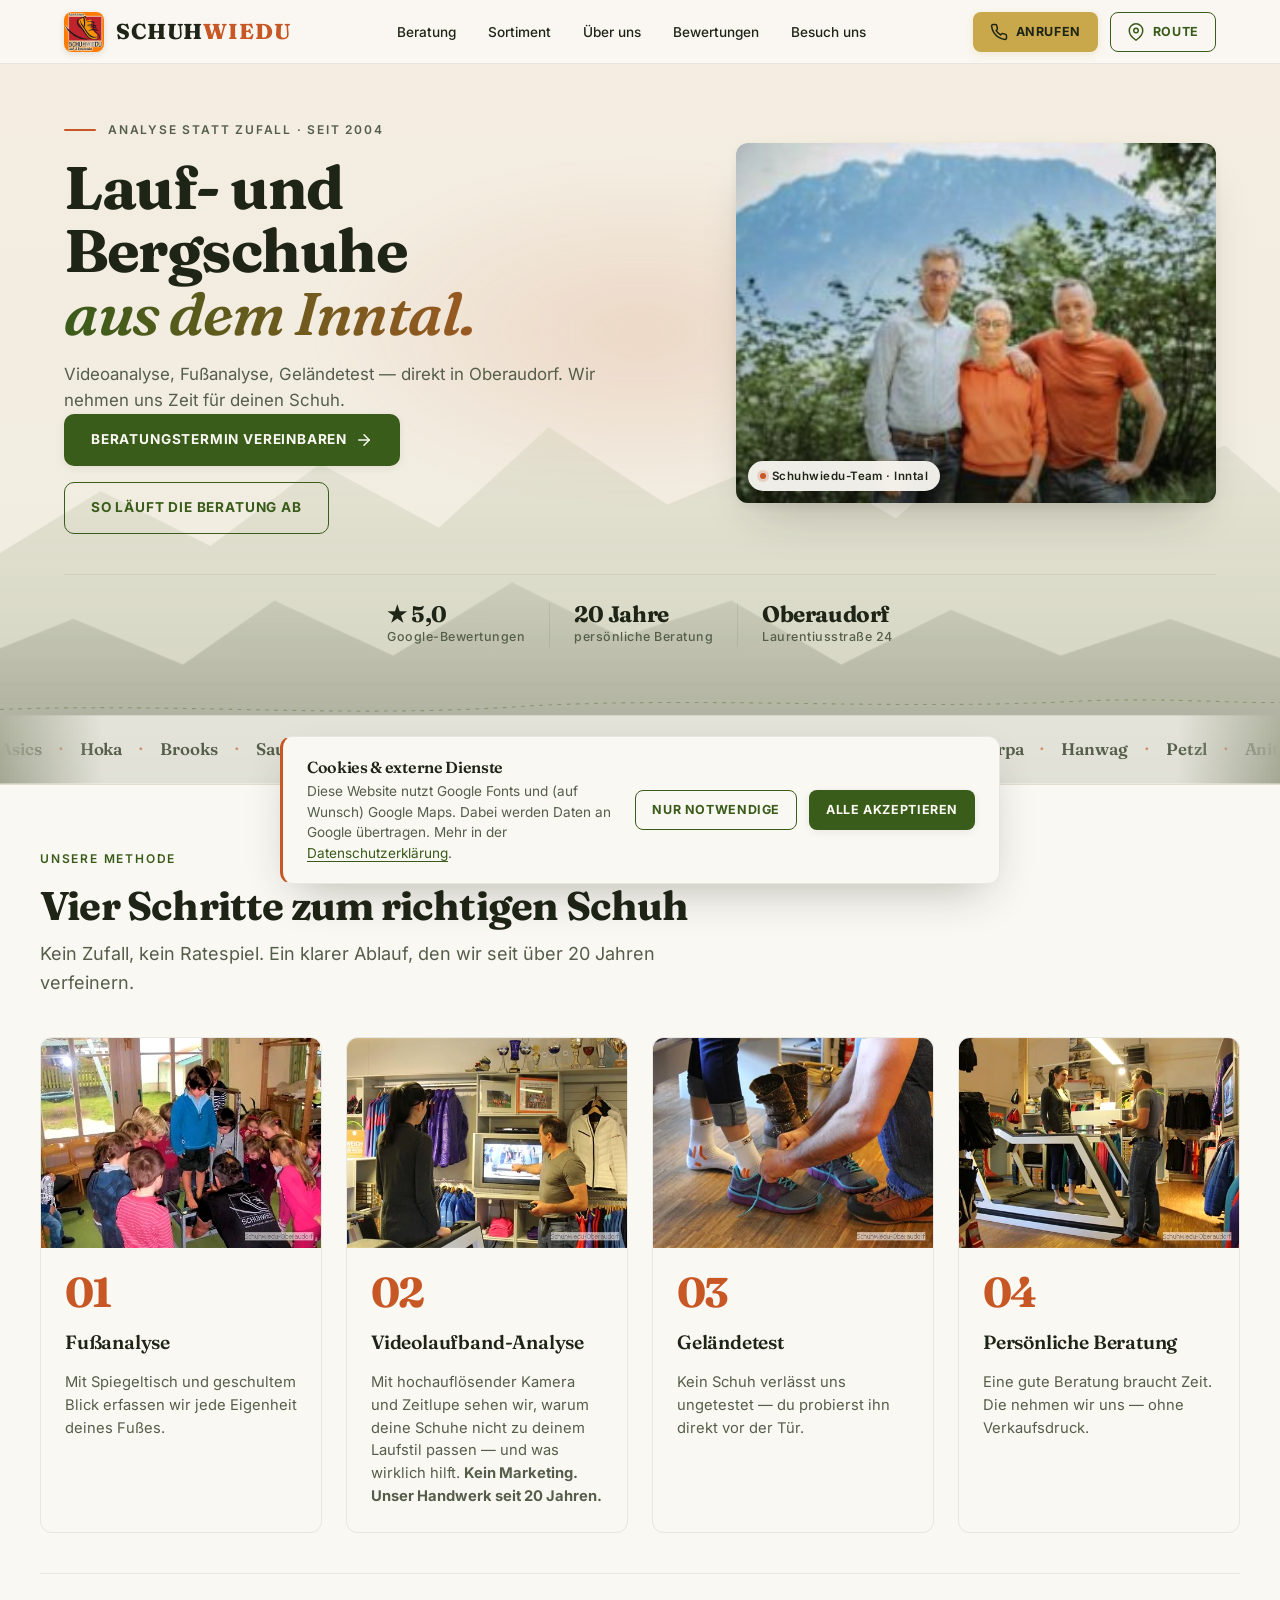
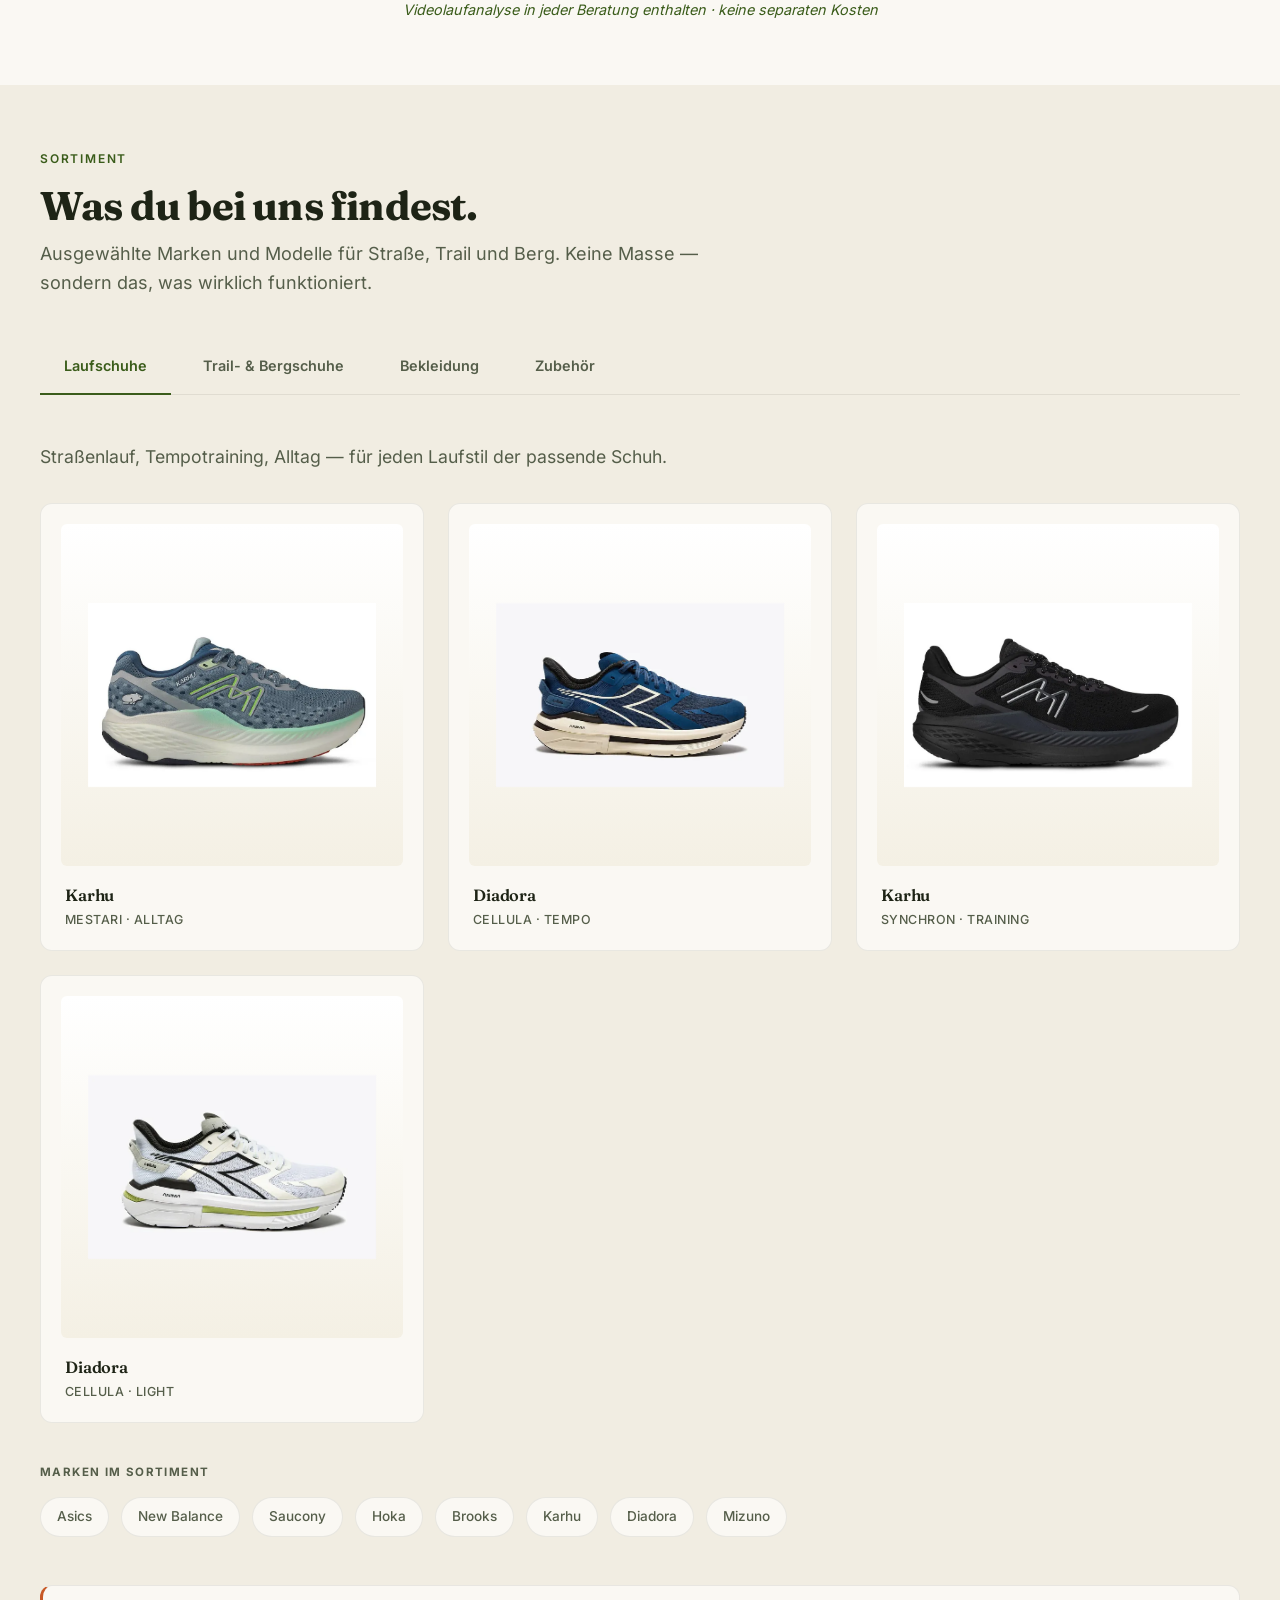
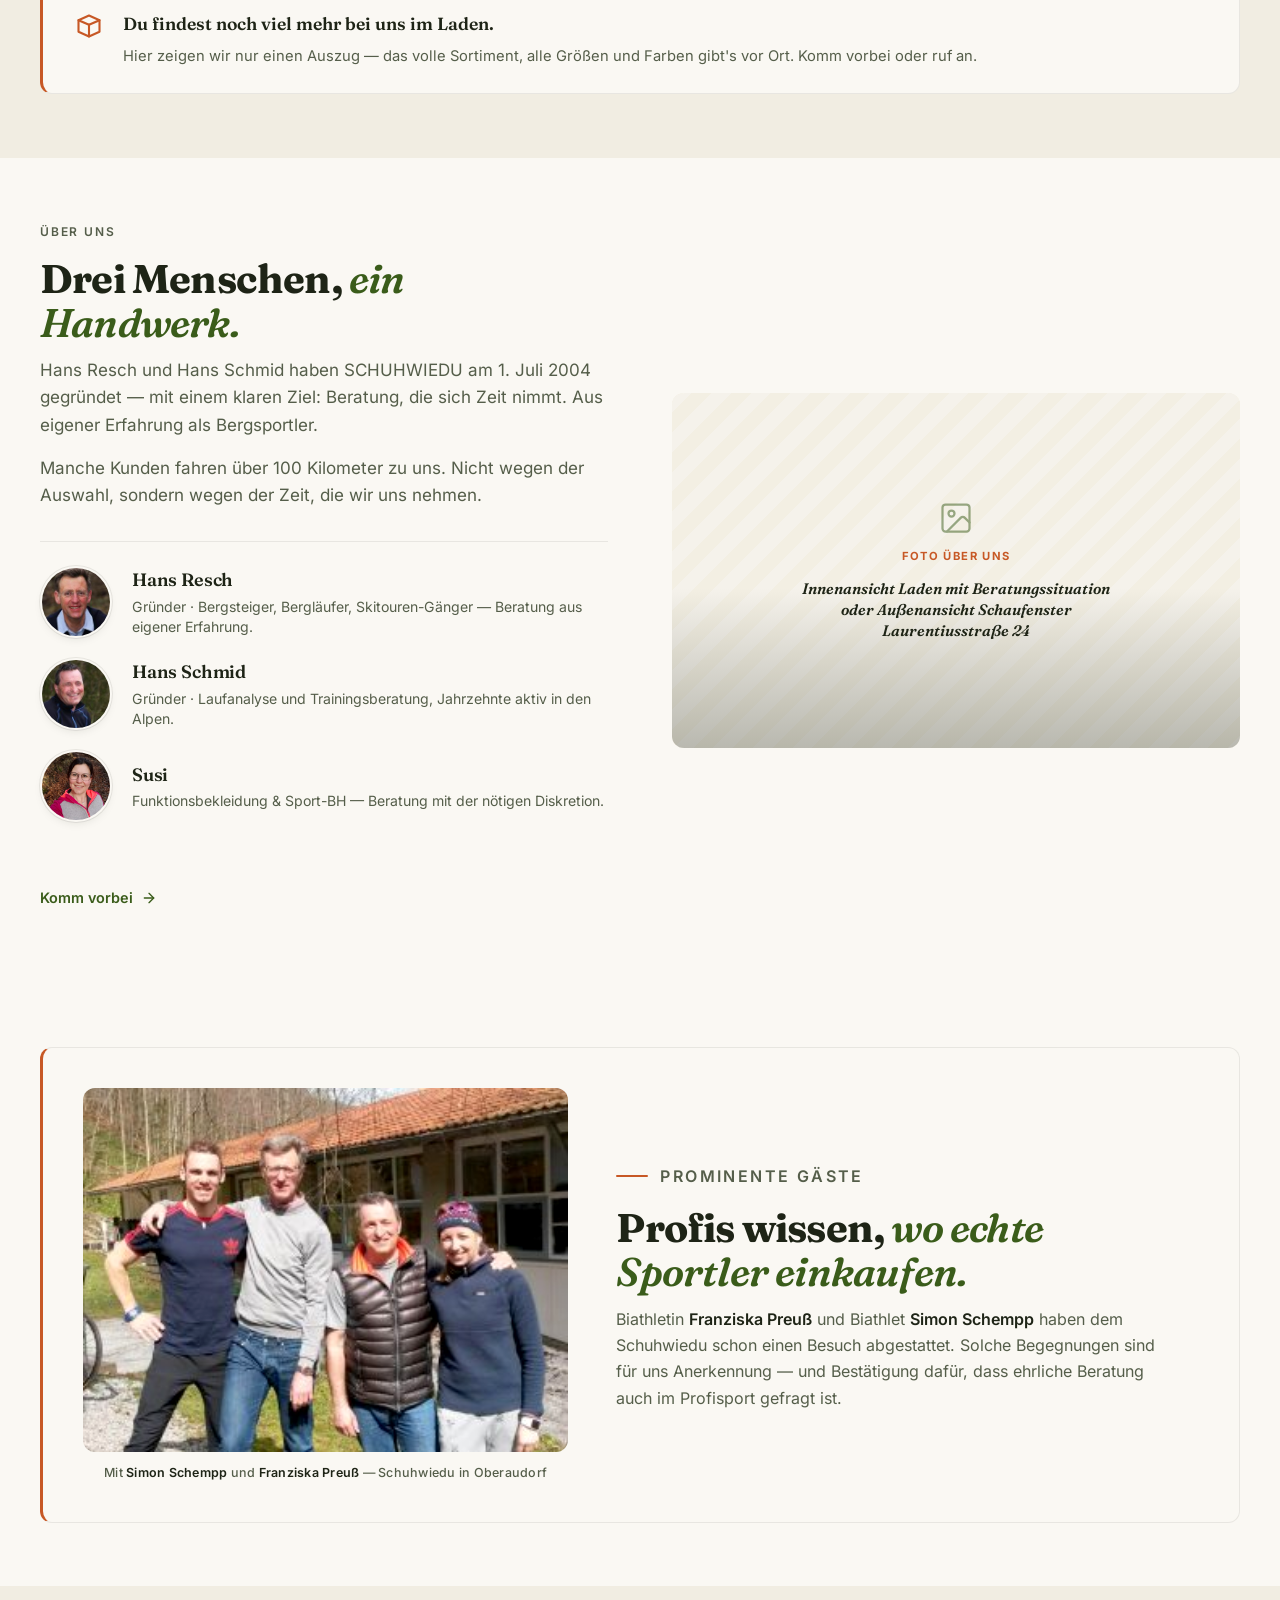
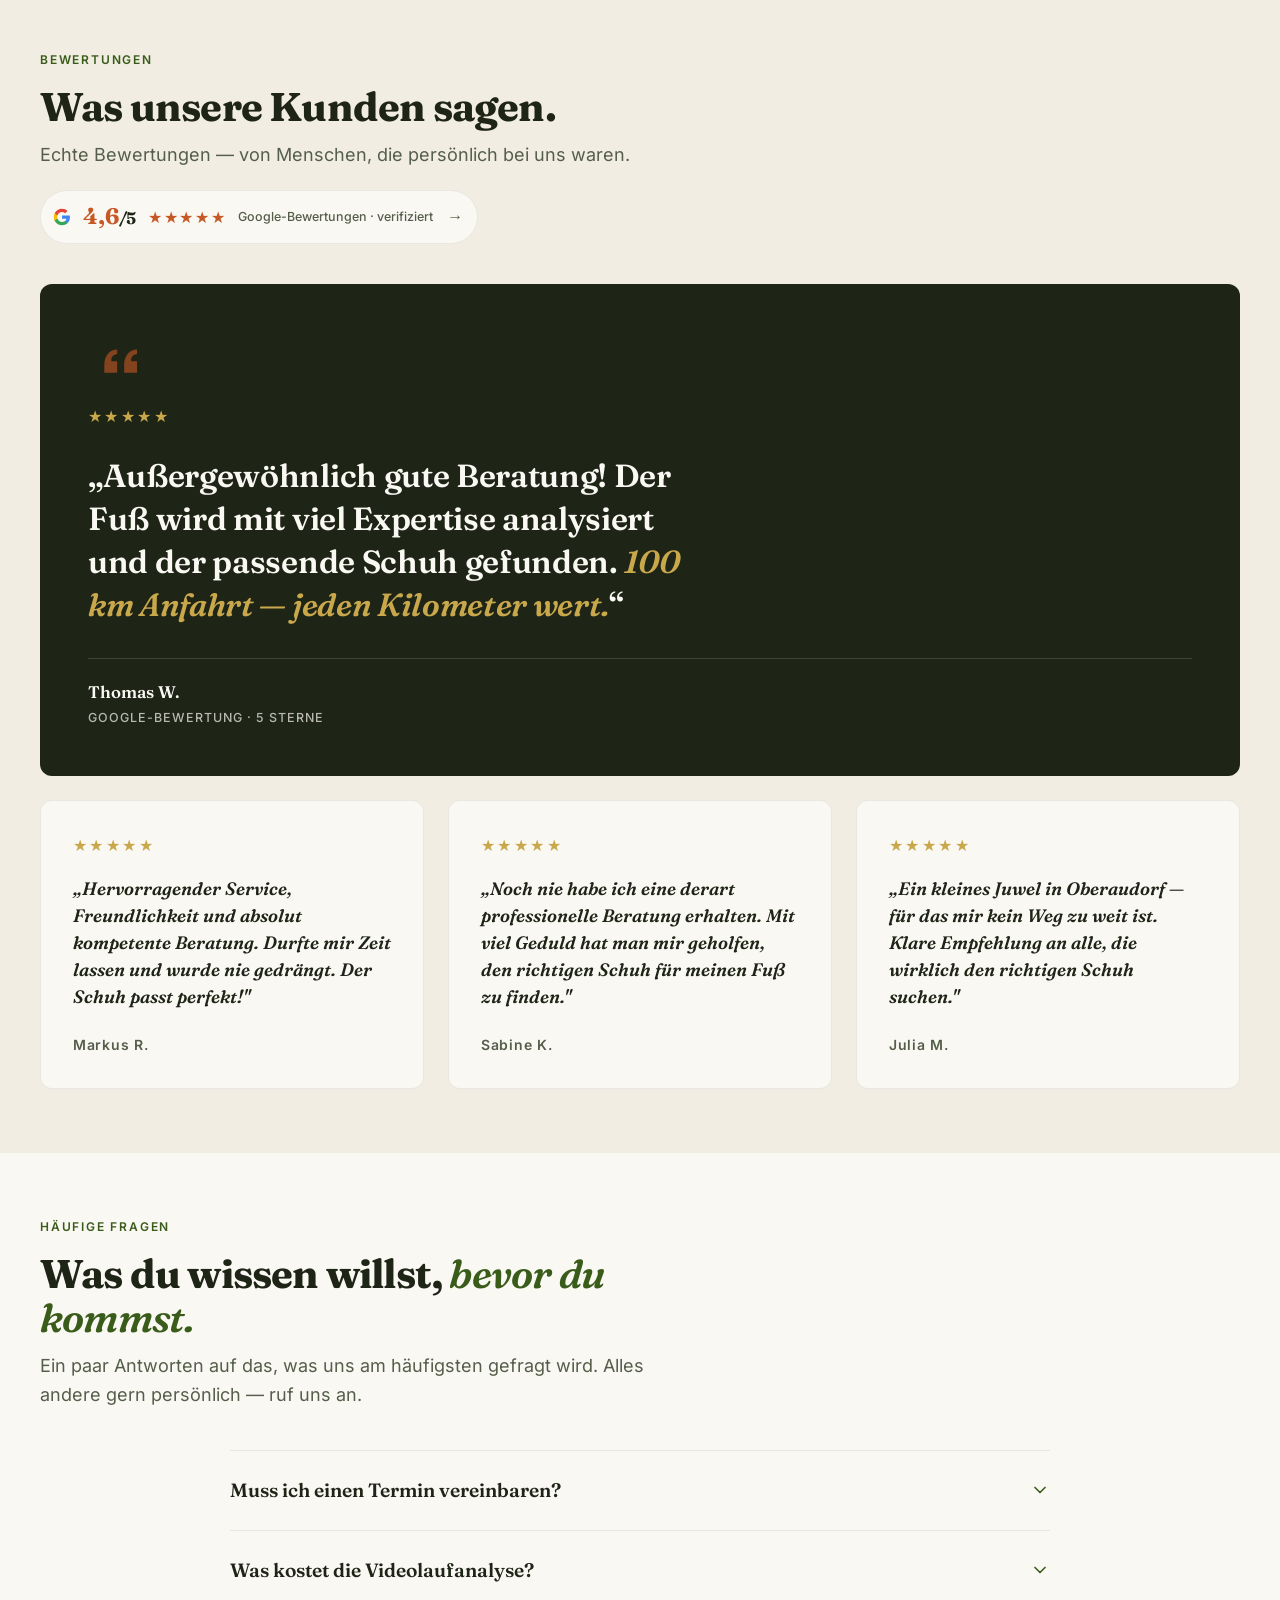
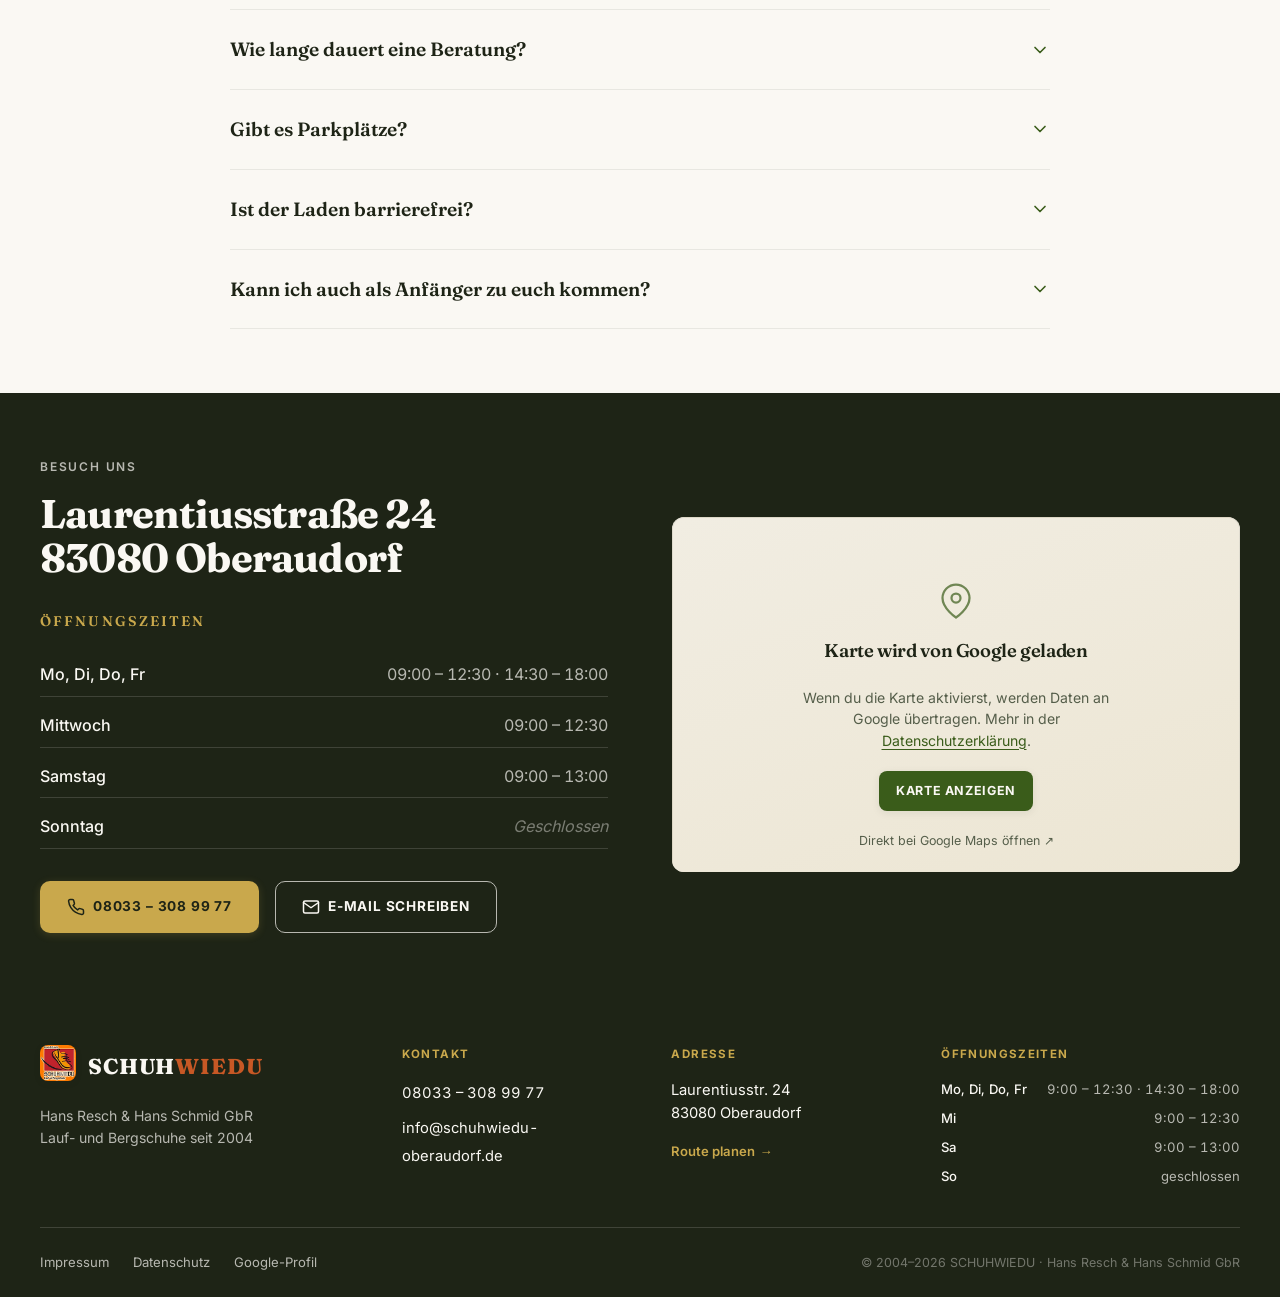
==== commit a08e36c2: "Methode: echte Bilder für alle 4 Schritte (statt Platzhalter) User-Wunsch: Konkrete Foto-Zuordnung f" ====
--- a/index.html
+++ b/index.html
@@ -355,11 +355,7 @@
     <ol class="method-flow reveal-stagger">
       <li class="method-step">
         <div class="method-step-img">
-          <div class="img-placeholder">
-            <svg viewBox="0 0 24 24" fill="none" stroke="currentColor" stroke-width="1.5" stroke-linecap="round" stroke-linejoin="round"><rect x="3" y="3" width="18" height="18" rx="2"/><circle cx="9" cy="9" r="2"/><path d="m21 15-3.086-3.086a2 2 0 0 0-2.828 0L6 21"/></svg>
-            <span class="ph-label">Foto Schritt 01</span>
-            <span class="ph-text">Fußanalyse mit Spiegeltisch — Hände am Fuß, Detailaufnahme</span>
-          </div>
+          <img src="images/image44.webp" alt="Fußanalyse mit Spiegeltisch — Hans bei der Vermessung" loading="lazy" decoding="async">
         </div>
         <div class="method-step-body">
           <span class="step-num-big" aria-hidden="true">01</span>
@@ -370,11 +366,7 @@
 
       <li class="method-step">
         <div class="method-step-img">
-          <div class="img-placeholder">
-            <svg viewBox="0 0 24 24" fill="none" stroke="currentColor" stroke-width="1.5" stroke-linecap="round" stroke-linejoin="round"><rect x="3" y="3" width="18" height="18" rx="2"/><circle cx="9" cy="9" r="2"/><path d="m21 15-3.086-3.086a2 2 0 0 0-2.828 0L6 21"/></svg>
-            <span class="ph-label">Foto Schritt 02</span>
-            <span class="ph-text">Videolaufband-Analyse — Kunde am Laufband, Hans schaut auf Monitor</span>
-          </div>
+          <img src="images/image48.webp" alt="Videolaufband-Analyse — Hans am Monitor, Kundin auf Laufband im Hintergrund" loading="lazy" decoding="async">
         </div>
         <div class="method-step-body">
           <span class="step-num-big" aria-hidden="true">02</span>
@@ -385,11 +377,7 @@
 
       <li class="method-step">
         <div class="method-step-img">
-          <div class="img-placeholder">
-            <svg viewBox="0 0 24 24" fill="none" stroke="currentColor" stroke-width="1.5" stroke-linecap="round" stroke-linejoin="round"><rect x="3" y="3" width="18" height="18" rx="2"/><circle cx="9" cy="9" r="2"/><path d="m21 15-3.086-3.086a2 2 0 0 0-2.828 0L6 21"/></svg>
-            <span class="ph-label">Foto Schritt 03</span>
-            <span class="ph-text">Geländetest vor dem Laden — Kunde testet Schuh draußen, Bergkulisse</span>
-          </div>
+          <img src="images/image45.webp" alt="Schuh-Anprobe und Schnüren — Detail vor dem Geländetest" loading="lazy" decoding="async">
         </div>
         <div class="method-step-body">
           <span class="step-num-big" aria-hidden="true">03</span>
@@ -400,11 +388,7 @@
 
       <li class="method-step">
         <div class="method-step-img">
-          <div class="img-placeholder">
-            <svg viewBox="0 0 24 24" fill="none" stroke="currentColor" stroke-width="1.5" stroke-linecap="round" stroke-linejoin="round"><rect x="3" y="3" width="18" height="18" rx="2"/><circle cx="9" cy="9" r="2"/><path d="m21 15-3.086-3.086a2 2 0 0 0-2.828 0L6 21"/></svg>
-            <span class="ph-label">Foto Schritt 04</span>
-            <span class="ph-text">Beratungsgespräch im Laden — Hans und Kunde im Dialog, Schuhregal</span>
-          </div>
+          <img src="images/image49.webp" alt="Persönliches Beratungsgespräch im Laden zwischen Hans und Kundin" loading="lazy" decoding="async">
         </div>
         <div class="method-step-body">
           <span class="step-num-big" aria-hidden="true">04</span>
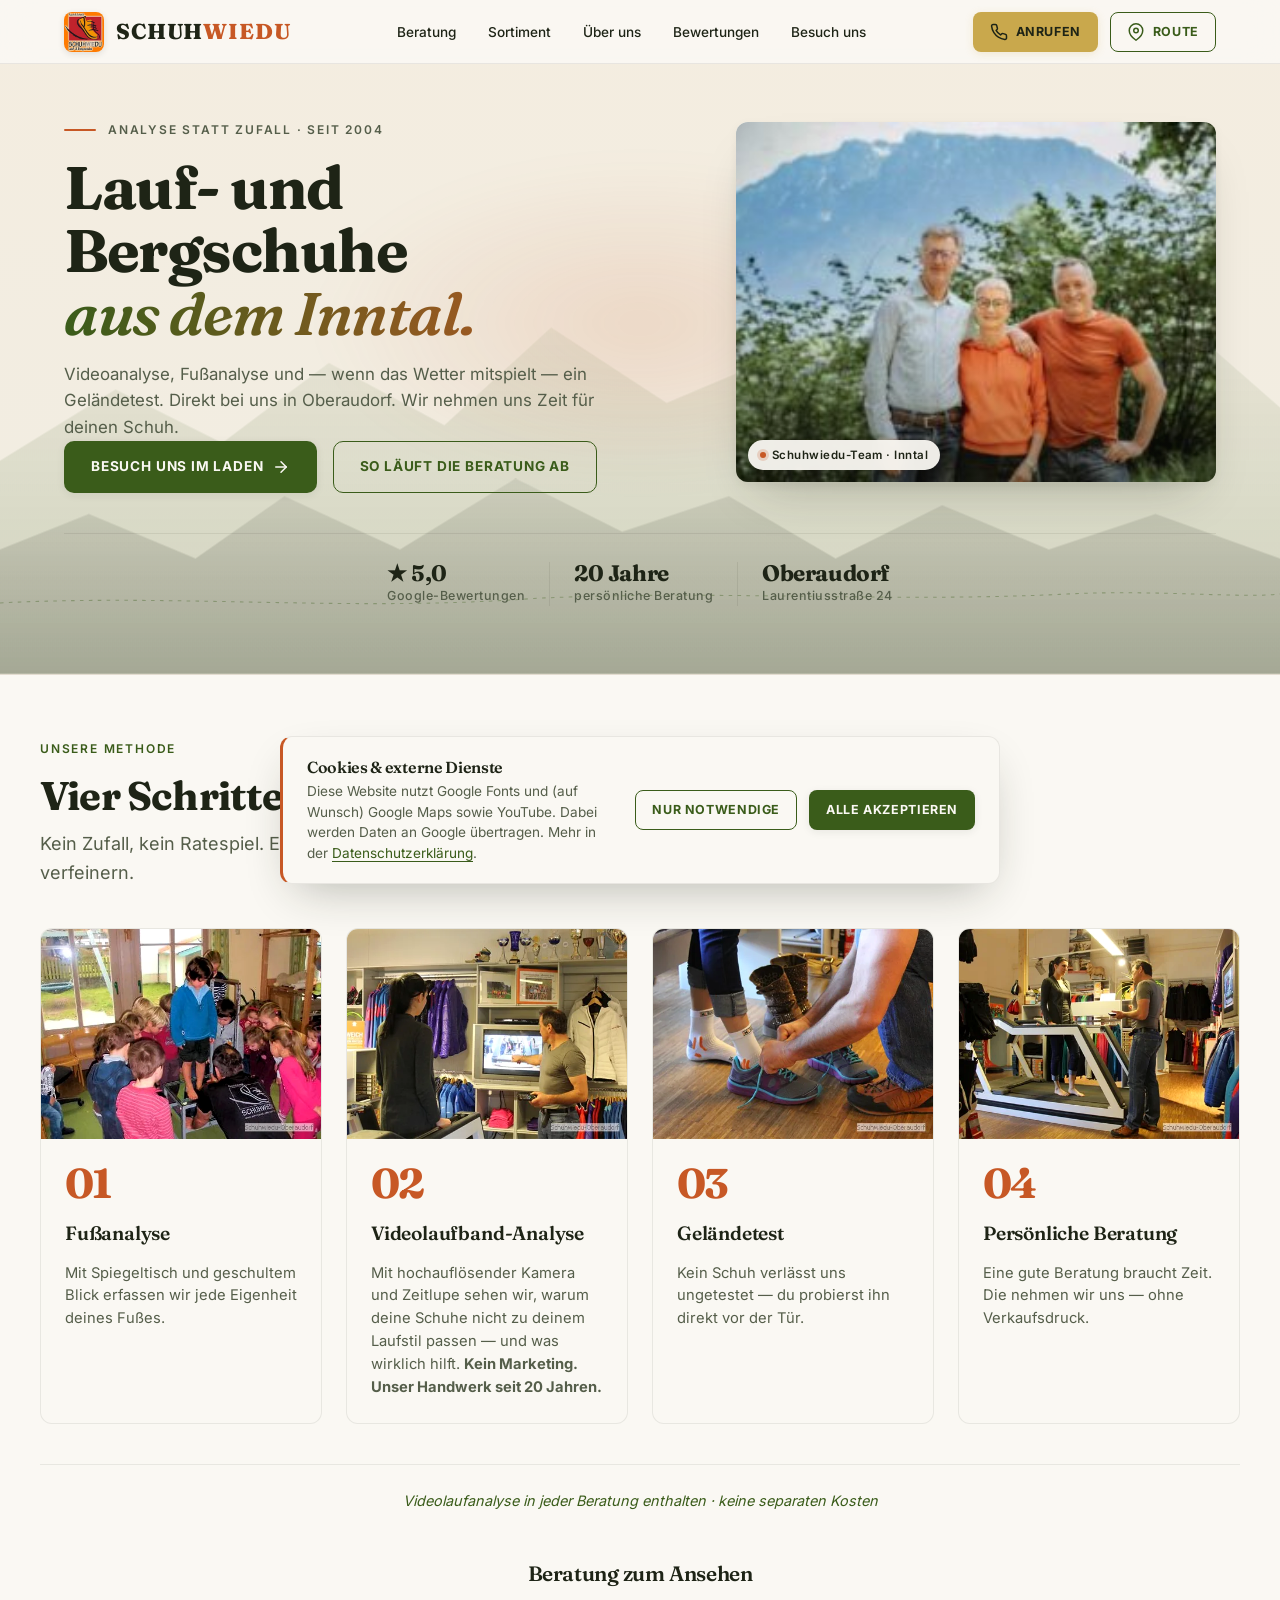
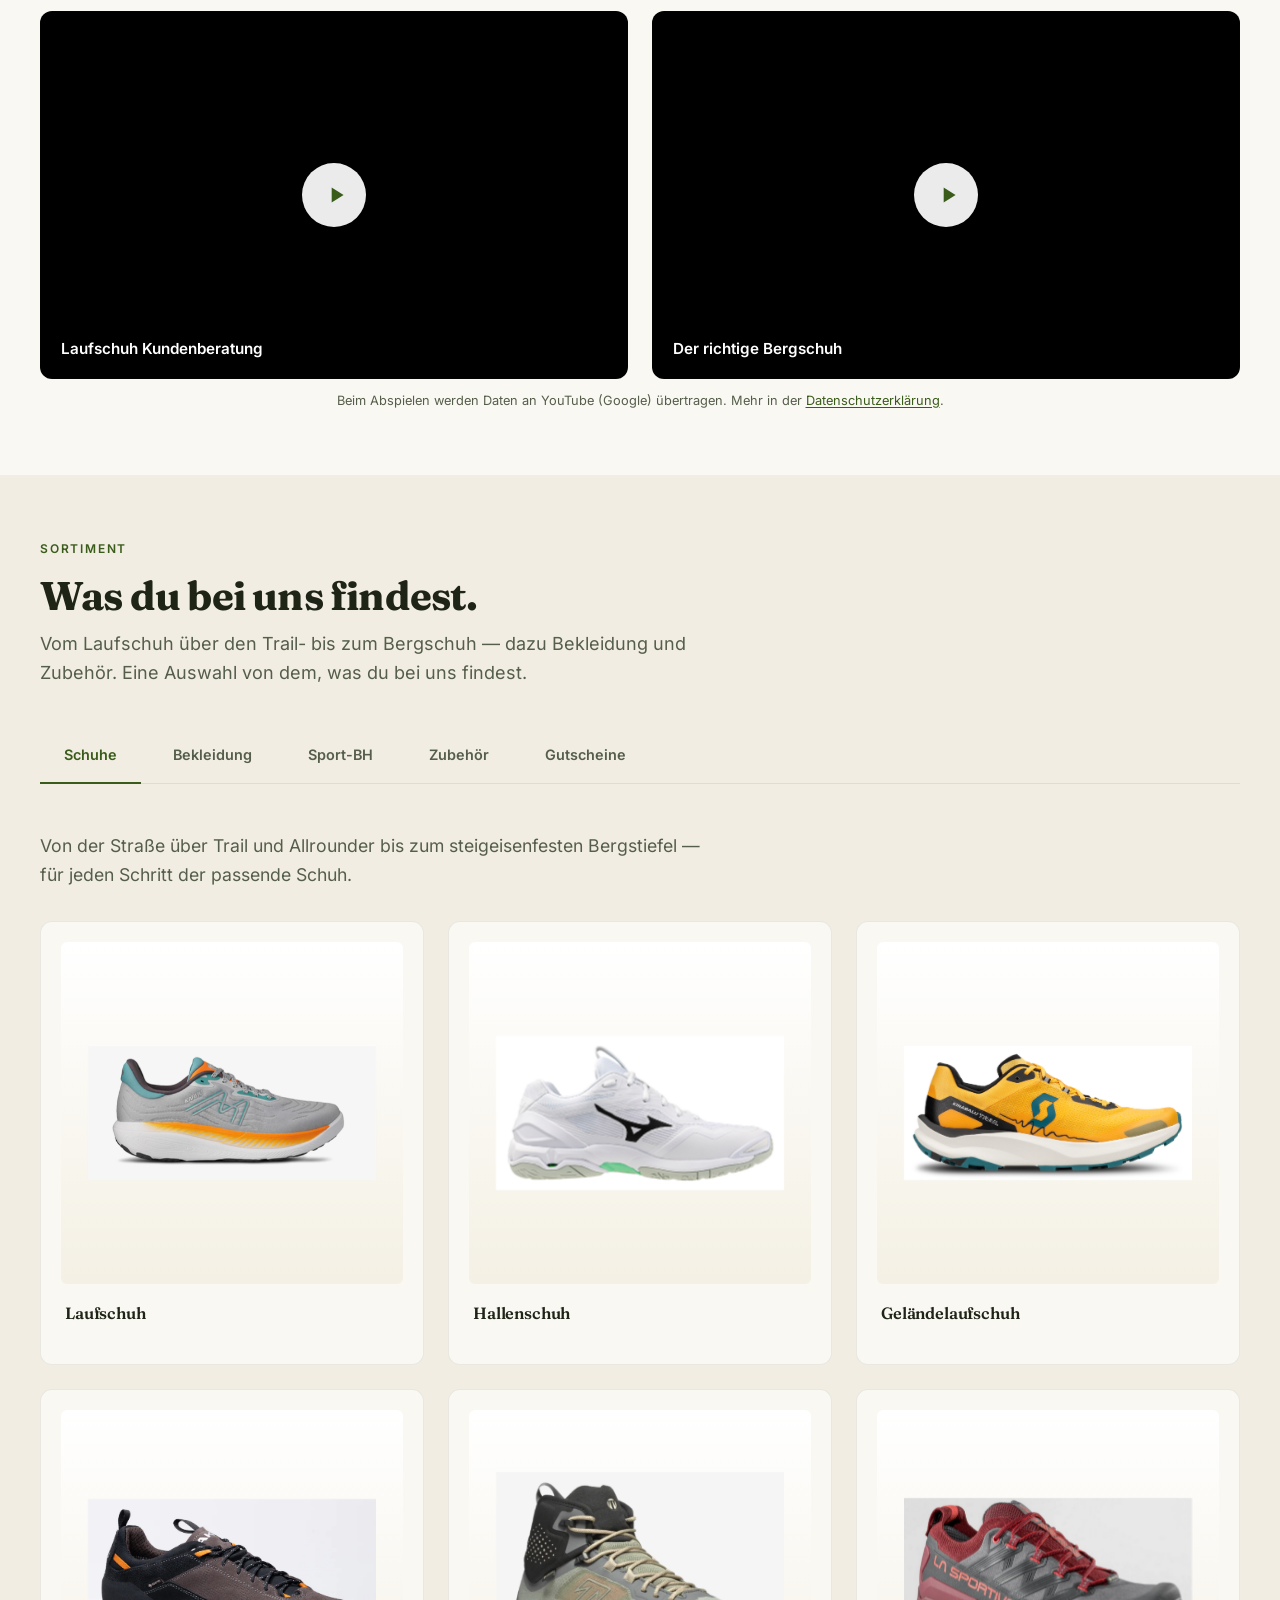
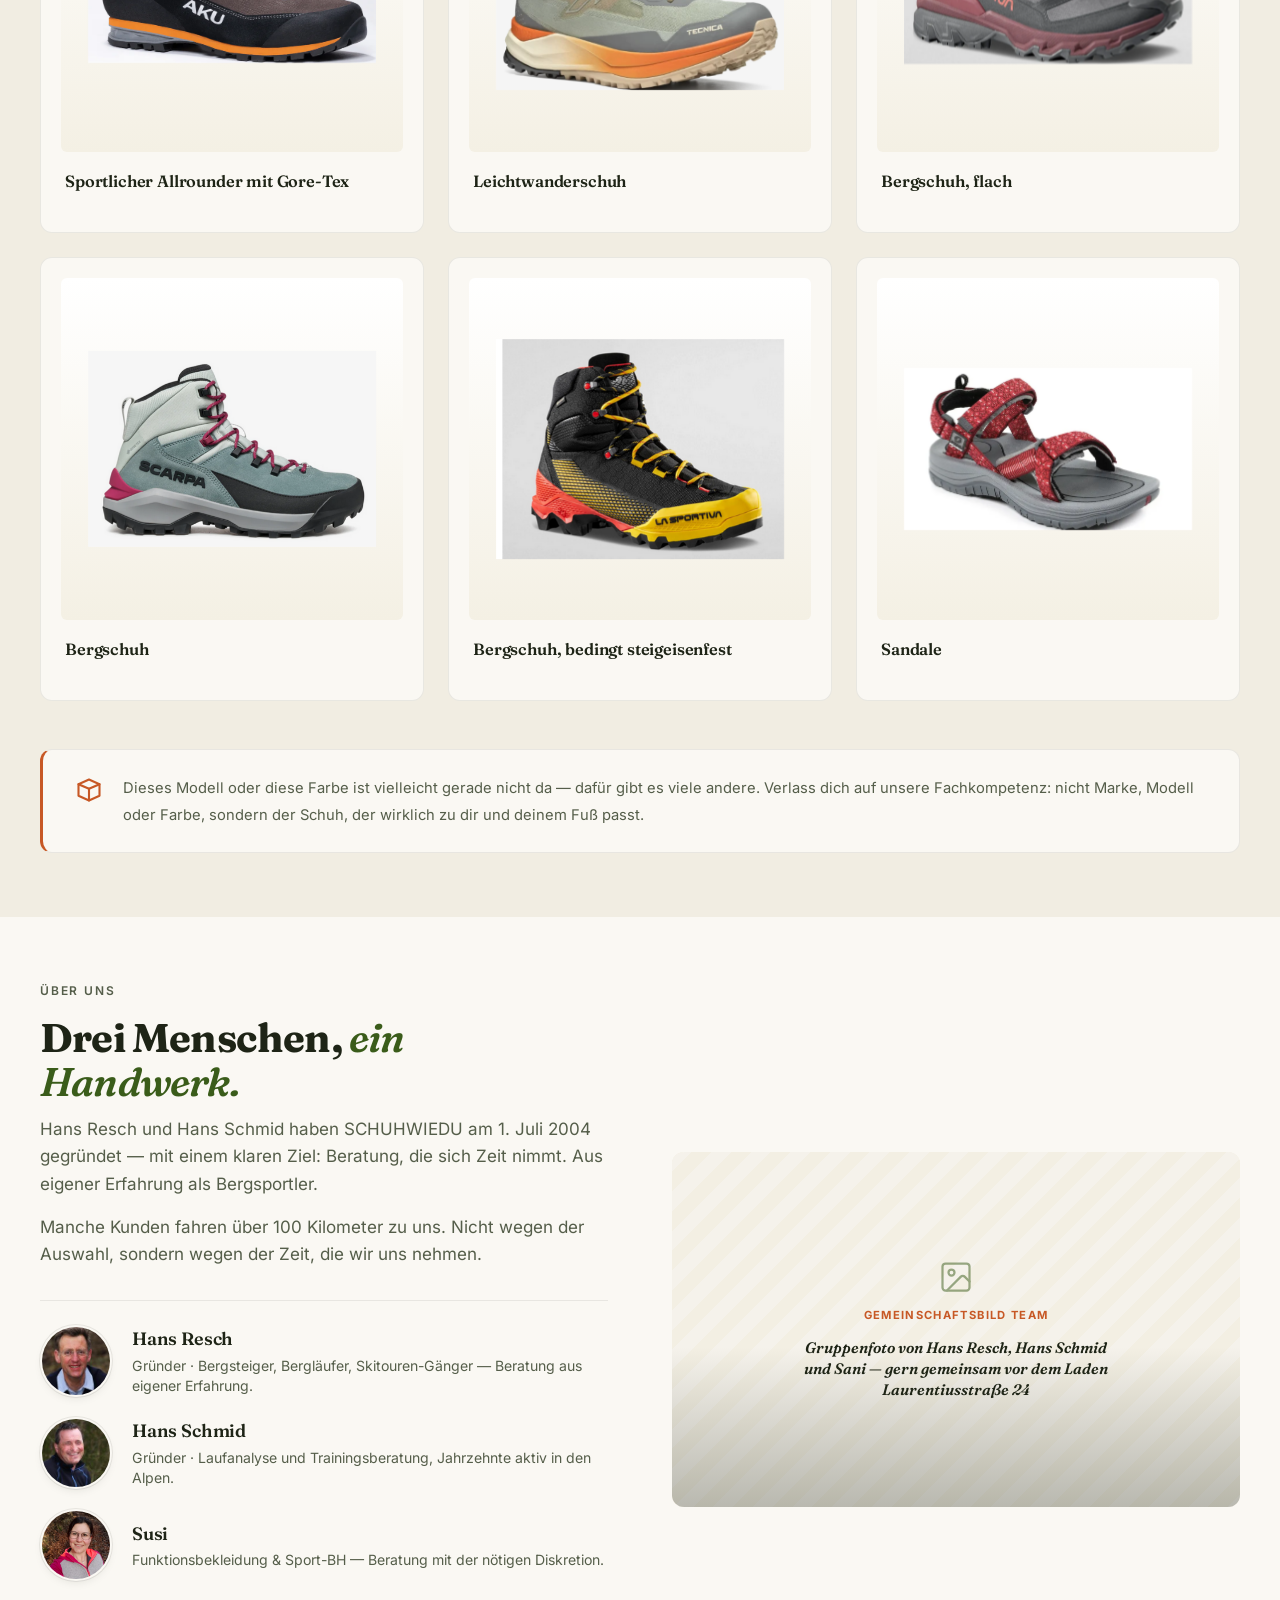
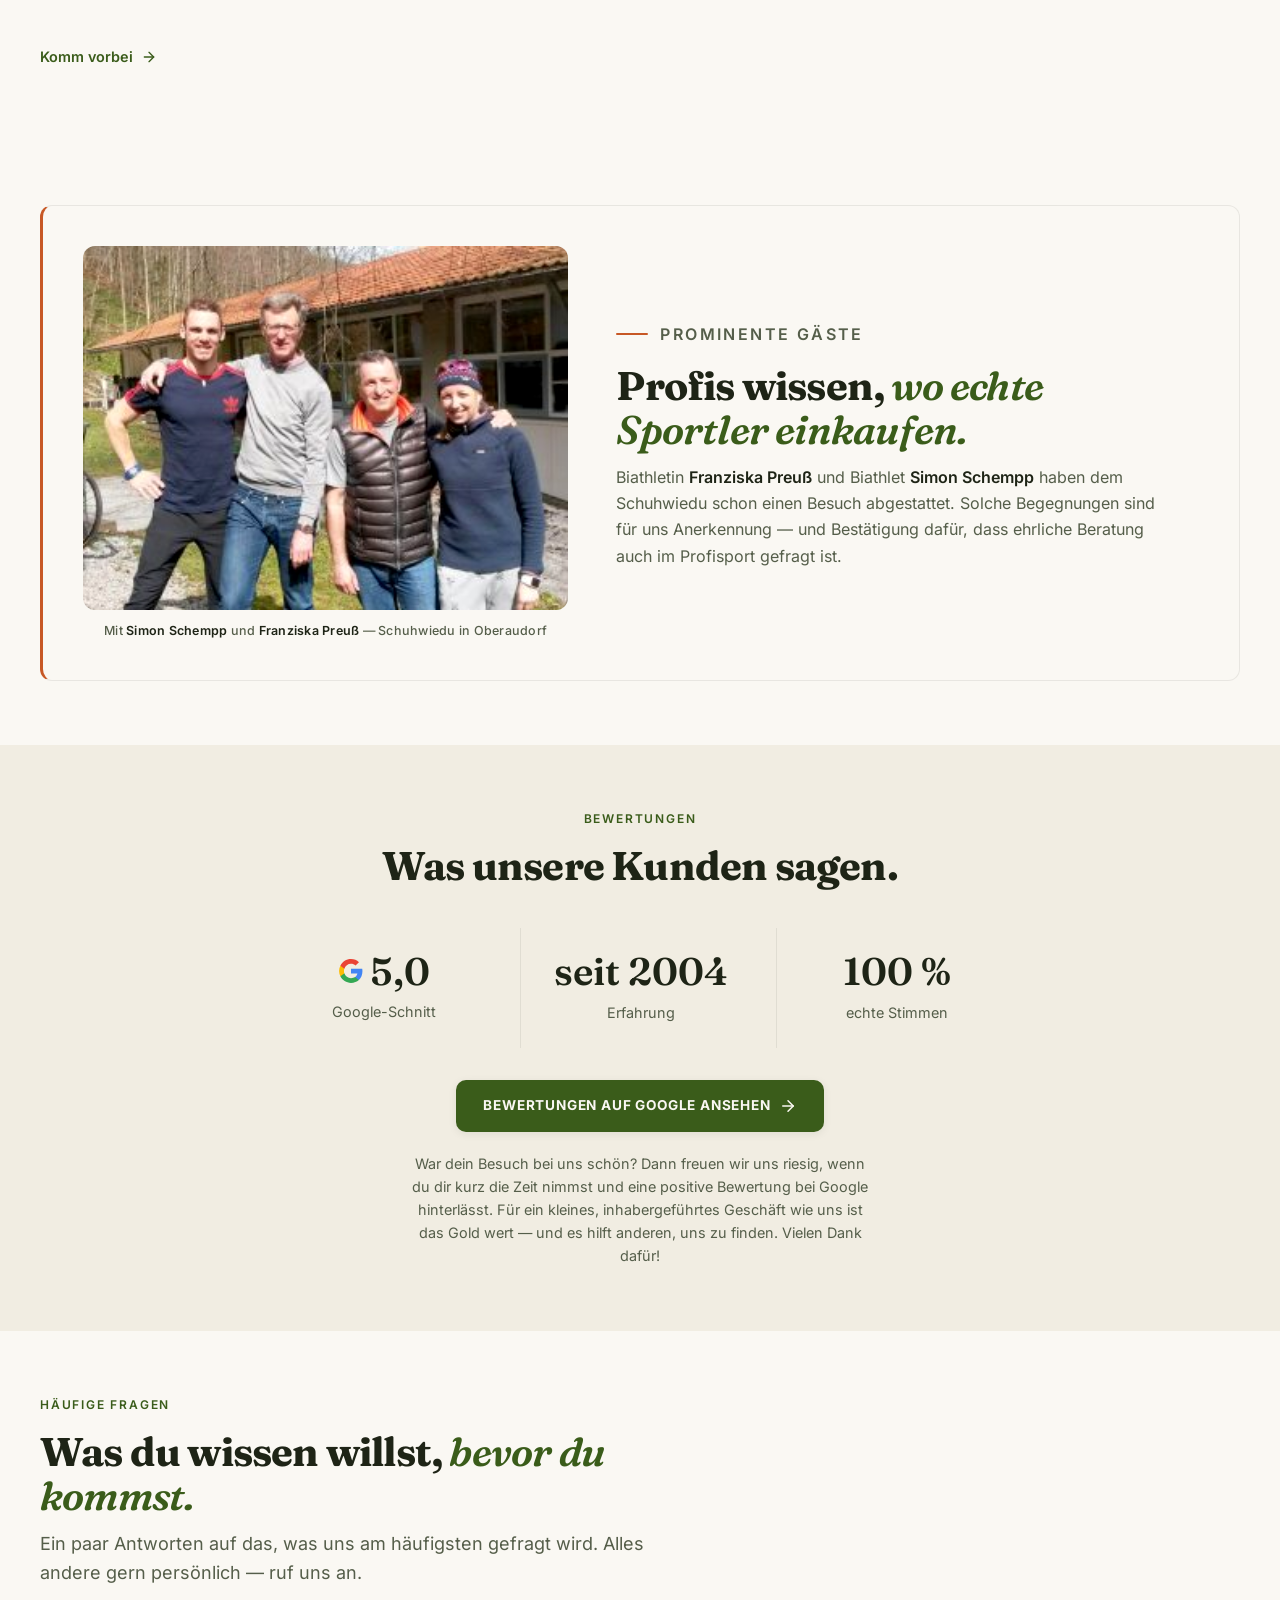
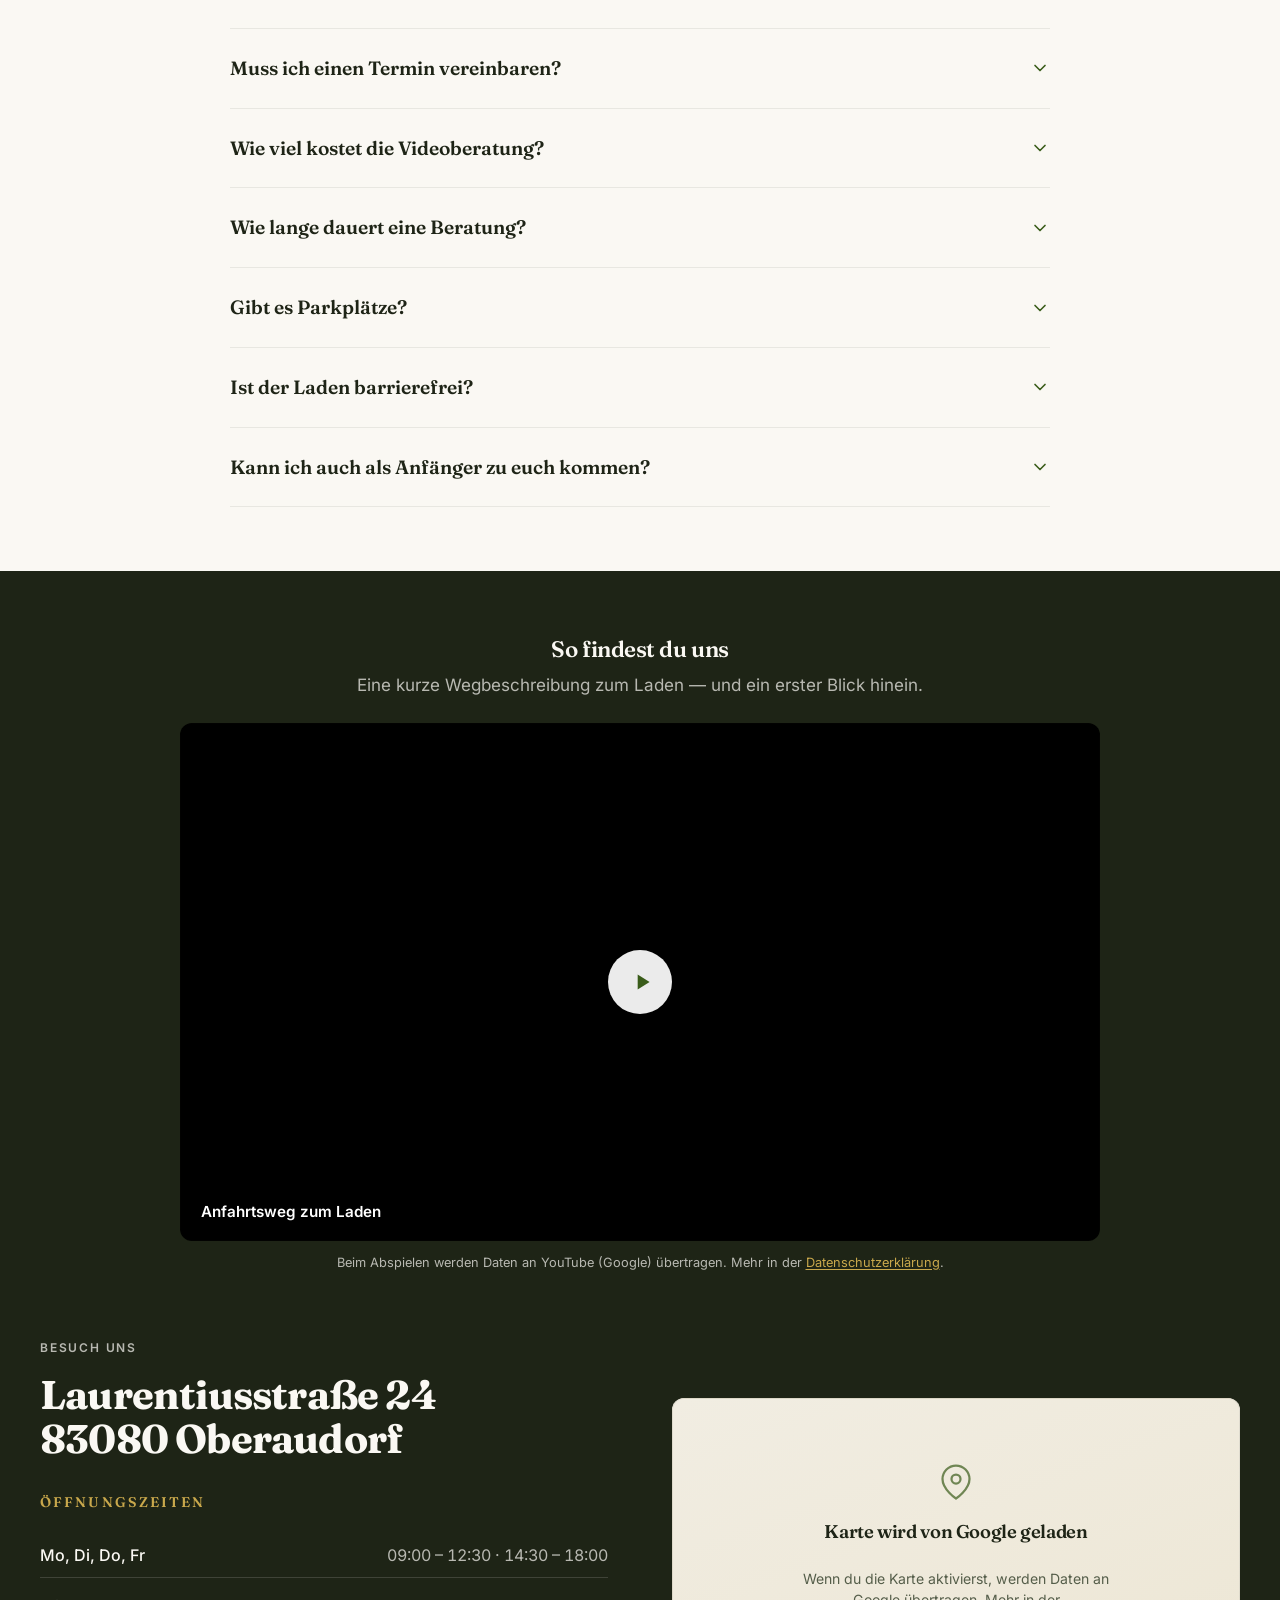
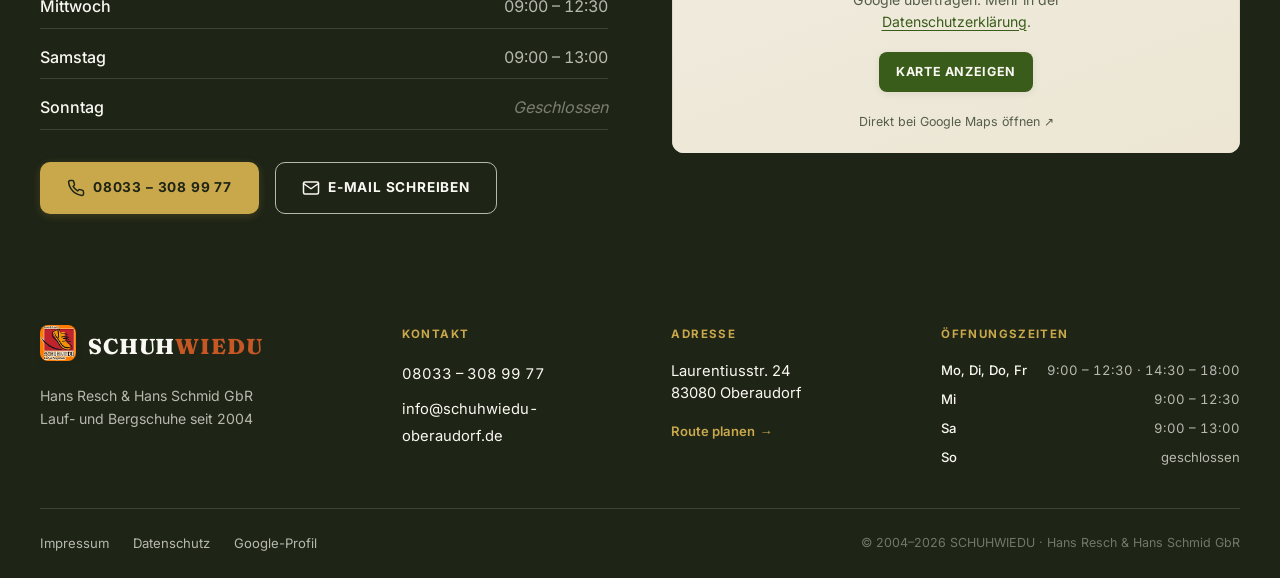
==== commit dd687453: "Website-Update: Sortiment, Beratung, FAQ, Besuch uns Co-Authored-By: Claude Haiku 4.5 <noreply@anthr" ====
--- a/index.html
+++ b/index.html
@@ -115,33 +115,7 @@
       "bestRating": "5",
       "worstRating": "1",
       "reviewCount": "4"
-    },
-    "review": [
-      {
-        "@type": "Review",
-        "author": {"@type": "Person", "name": "Thomas W."},
-        "reviewRating": {"@type": "Rating", "ratingValue": "5", "bestRating": "5"},
-        "reviewBody": "Außergewöhnlich gute Beratung! Der Fuß wird mit viel Expertise analysiert und der passende Schuh gefunden. 100 km Anfahrt — jeden Kilometer wert."
-      },
-      {
-        "@type": "Review",
-        "author": {"@type": "Person", "name": "Markus R."},
-        "reviewRating": {"@type": "Rating", "ratingValue": "5", "bestRating": "5"},
-        "reviewBody": "Hervorragender Service, Freundlichkeit und absolut kompetente Beratung. Durfte mir Zeit lassen und wurde nie gedrängt. Der Schuh passt perfekt!"
-      },
-      {
-        "@type": "Review",
-        "author": {"@type": "Person", "name": "Sabine K."},
-        "reviewRating": {"@type": "Rating", "ratingValue": "5", "bestRating": "5"},
-        "reviewBody": "Noch nie habe ich eine derart professionelle Beratung erhalten. Mit viel Geduld hat man mir geholfen, den richtigen Schuh für meinen Fuß zu finden."
-      },
-      {
-        "@type": "Review",
-        "author": {"@type": "Person", "name": "Julia M."},
-        "reviewRating": {"@type": "Rating", "ratingValue": "5", "bestRating": "5"},
-        "reviewBody": "Ein kleines Juwel in Oberaudorf — für das mir kein Weg zu weit ist. Klare Empfehlung an alle, die wirklich den richtigen Schuh suchen."
-      }
-    ]
+    }
   }
   </script>
 </head>
@@ -222,12 +196,13 @@
         <span class="hero-title-em">aus dem Inntal.</span>
       </h1>
       <p class="hero-lead">
-        Videoanalyse, Fußanalyse, Geländetest — direkt in Oberaudorf.
-        Wir nehmen uns Zeit für deinen Schuh.
+        Videoanalyse, Fußanalyse und — wenn das Wetter mitspielt — ein
+        Geländetest. Direkt bei uns in Oberaudorf. Wir nehmen uns Zeit
+        für deinen Schuh.
       </p>
       <div class="hero-actions">
         <a href="#besuch" class="btn btn-primary">
-          Beratungstermin vereinbaren
+          Besuch uns im Laden
           <svg class="icon-arrow" viewBox="0 0 24 24" fill="none" stroke="currentColor" stroke-width="2" stroke-linecap="round" stroke-linejoin="round"><line x1="5" y1="12" x2="19" y2="12"/><polyline points="12 5 19 12 12 19"/></svg>
         </a>
         <a href="#methode" class="btn btn-secondary">So läuft die Beratung ab</a>
@@ -268,76 +243,6 @@
 
   </section>
 
-  <!-- Marken-Marquee (full-width im Wrap) -->
-  <div class="hero-marquee" aria-hidden="true">
-    <div class="hero-marquee-track">
-      <span class="marquee-item">Asics</span>
-      <span class="marquee-dot">·</span>
-      <span class="marquee-item">Hoka</span>
-      <span class="marquee-dot">·</span>
-      <span class="marquee-item">Brooks</span>
-      <span class="marquee-dot">·</span>
-      <span class="marquee-item">Saucony</span>
-      <span class="marquee-dot">·</span>
-      <span class="marquee-item">Karhu</span>
-      <span class="marquee-dot">·</span>
-      <span class="marquee-item">Diadora</span>
-      <span class="marquee-dot">·</span>
-      <span class="marquee-item">New Balance</span>
-      <span class="marquee-dot">·</span>
-      <span class="marquee-item">Mizuno</span>
-      <span class="marquee-dot">·</span>
-      <span class="marquee-item">Lowa</span>
-      <span class="marquee-dot">·</span>
-      <span class="marquee-item">Meindl</span>
-      <span class="marquee-dot">·</span>
-      <span class="marquee-item">Scarpa</span>
-      <span class="marquee-dot">·</span>
-      <span class="marquee-item">Hanwag</span>
-      <span class="marquee-dot">·</span>
-      <span class="marquee-item">Petzl</span>
-      <span class="marquee-dot">·</span>
-      <span class="marquee-item">Anita Active</span>
-      <span class="marquee-dot">·</span>
-      <span class="marquee-item">Devold</span>
-      <span class="marquee-dot">·</span>
-      <span class="marquee-item">Aclima</span>
-      <span class="marquee-dot">·</span>
-      <!-- Duplikat für nahtlose Schleife -->
-      <span class="marquee-item">Asics</span>
-      <span class="marquee-dot">·</span>
-      <span class="marquee-item">Hoka</span>
-      <span class="marquee-dot">·</span>
-      <span class="marquee-item">Brooks</span>
-      <span class="marquee-dot">·</span>
-      <span class="marquee-item">Saucony</span>
-      <span class="marquee-dot">·</span>
-      <span class="marquee-item">Karhu</span>
-      <span class="marquee-dot">·</span>
-      <span class="marquee-item">Diadora</span>
-      <span class="marquee-dot">·</span>
-      <span class="marquee-item">New Balance</span>
-      <span class="marquee-dot">·</span>
-      <span class="marquee-item">Mizuno</span>
-      <span class="marquee-dot">·</span>
-      <span class="marquee-item">Lowa</span>
-      <span class="marquee-dot">·</span>
-      <span class="marquee-item">Meindl</span>
-      <span class="marquee-dot">·</span>
-      <span class="marquee-item">Scarpa</span>
-      <span class="marquee-dot">·</span>
-      <span class="marquee-item">Hanwag</span>
-      <span class="marquee-dot">·</span>
-      <span class="marquee-item">Petzl</span>
-      <span class="marquee-dot">·</span>
-      <span class="marquee-item">Anita Active</span>
-      <span class="marquee-dot">·</span>
-      <span class="marquee-item">Devold</span>
-      <span class="marquee-dot">·</span>
-      <span class="marquee-item">Aclima</span>
-      <span class="marquee-dot">·</span>
-    </div>
-  </div>
 </div>
 <!-- /hero-section-wrap -->
 
@@ -401,6 +306,21 @@
     <p class="method-meta">
       Videolaufanalyse in jeder Beratung enthalten · keine separaten Kosten
     </p>
+
+    <div class="method-videos reveal">
+      <h3 class="method-videos-title">Beratung zum Ansehen</h3>
+      <div class="video-row">
+        <button type="button" class="video-facade" data-yt="WEhkszXLnMM" style="--thumb:url('https://i.ytimg.com/vi/WEhkszXLnMM/hqdefault.jpg')" aria-label="Video abspielen: Laufschuh Kundenberatung">
+          <span class="video-facade-play" aria-hidden="true"><svg viewBox="0 0 24 24" fill="currentColor"><path d="M8 5v14l11-7z"/></svg></span>
+          <span class="video-facade-label">Laufschuh Kundenberatung</span>
+        </button>
+        <button type="button" class="video-facade" data-yt="blvp1rLYjKY" style="--thumb:url('https://i.ytimg.com/vi/blvp1rLYjKY/hqdefault.jpg')" aria-label="Video abspielen: Der richtige Bergschuh">
+          <span class="video-facade-play" aria-hidden="true"><svg viewBox="0 0 24 24" fill="currentColor"><path d="M8 5v14l11-7z"/></svg></span>
+          <span class="video-facade-label">Der richtige Bergschuh</span>
+        </button>
+      </div>
+      <p class="video-consent-note">Beim Abspielen werden Daten an YouTube (Google) übertragen. Mehr in der <a href="datenschutz.html">Datenschutzerklärung</a>.</p>
+    </div>
   </div>
 </section>
 
@@ -411,111 +331,119 @@
       <p class="eyebrow">Sortiment</p>
       <h2 class="section-title">Was du bei uns findest.</h2>
       <p class="section-lead">
-        Ausgewählte Marken und Modelle für Straße, Trail und Berg. Keine Masse — sondern das, was wirklich funktioniert.
+        Vom Laufschuh über den Trail- bis zum Bergschuh — dazu Bekleidung und Zubehör. Eine Auswahl von dem, was du bei uns findest.
       </p>
     </div>
 
     <div class="sortiment-tabs reveal" role="tablist" aria-label="Sortiment nach Kategorie">
-      <button class="tab-btn is-active" role="tab" id="tab-laufschuhe" aria-controls="panel-laufschuhe" aria-selected="true" data-tab="laufschuhe">Laufschuhe</button>
-      <button class="tab-btn" role="tab" id="tab-bergschuhe" aria-controls="panel-bergschuhe" aria-selected="false" tabindex="-1" data-tab="bergschuhe">Trail- &amp; Bergschuhe</button>
+      <button class="tab-btn is-active" role="tab" id="tab-schuhe" aria-controls="panel-schuhe" aria-selected="true" data-tab="schuhe">Schuhe</button>
       <button class="tab-btn" role="tab" id="tab-bekleidung" aria-controls="panel-bekleidung" aria-selected="false" tabindex="-1" data-tab="bekleidung">Bekleidung</button>
+      <button class="tab-btn" role="tab" id="tab-sportbh" aria-controls="panel-sportbh" aria-selected="false" tabindex="-1" data-tab="sportbh">Sport-BH</button>
       <button class="tab-btn" role="tab" id="tab-zubehoer" aria-controls="panel-zubehoer" aria-selected="false" tabindex="-1" data-tab="zubehoer">Zubehör</button>
+      <button class="tab-btn" role="tab" id="tab-gutscheine" aria-controls="panel-gutscheine" aria-selected="false" tabindex="-1" data-tab="gutscheine">Gutscheine</button>
     </div>
 
     <div class="sortiment-content">
-      <div class="tab-panel is-active" id="panel-laufschuhe" role="tabpanel" aria-labelledby="tab-laufschuhe" data-panel="laufschuhe">
-        <p class="panel-lead">Straßenlauf, Tempotraining, Alltag — für jeden Laufstil der passende Schuh.</p>
+      <div class="tab-panel is-active" id="panel-schuhe" role="tabpanel" aria-labelledby="tab-schuhe" data-panel="schuhe">
+        <p class="panel-lead">Von der Straße über Trail und Allrounder bis zum steigeisenfesten Bergstiefel — für jeden Schritt der passende Schuh.</p>
         <div class="product-grid">
           <figure class="product-card">
-            <div class="product-img"><img src="images/image9.webp" alt="Karhu Laufschuh in Mint-Blau" loading="lazy" decoding="async"></div>
-            <figcaption><span class="product-brand">Karhu</span><span class="product-line">Mestari · Alltag</span></figcaption>
-          </figure>
-          <figure class="product-card">
-            <div class="product-img"><img src="images/image6.webp" alt="Diadora Cellula Laufschuh in Blau" loading="lazy" decoding="async"></div>
-            <figcaption><span class="product-brand">Diadora</span><span class="product-line">Cellula · Tempo</span></figcaption>
-          </figure>
-          <figure class="product-card">
-            <div class="product-img"><img src="images/image10.webp" alt="Karhu Laufschuh in Schwarz" loading="lazy" decoding="async"></div>
-            <figcaption><span class="product-brand">Karhu</span><span class="product-line">Synchron · Training</span></figcaption>
-          </figure>
-          <figure class="product-card">
-            <div class="product-img"><img src="images/image5.webp" alt="Diadora Cellula Laufschuh in Weiß-Lime" loading="lazy" decoding="async"></div>
-            <figcaption><span class="product-brand">Diadora</span><span class="product-line">Cellula · Light</span></figcaption>
-          </figure>
-        </div>
-        <p class="brand-list-label">Marken im Sortiment</p>
-        <ul class="brand-list brand-list-plain">
-          <li>Asics</li><li>New Balance</li><li>Saucony</li><li>Hoka</li><li>Brooks</li><li>Karhu</li><li>Diadora</li><li>Mizuno</li>
-        </ul>
-      </div>
-      <div class="tab-panel" id="panel-bergschuhe" role="tabpanel" aria-labelledby="tab-bergschuhe" data-panel="bergschuhe" hidden>
-        <p class="panel-lead">Vom Trailrunner für schnelle Tagestouren bis zum steigeisenfesten Bergstiefel — klassische Bergstiefel zeigen wir dir gern persönlich im Laden.</p>
+            <div class="product-img"><img src="images/schuh-laufschuh.png" alt="Laufschuh" loading="lazy" decoding="async"></div>
+            <figcaption><span class="product-brand">Laufschuh</span></figcaption>
+          </figure>
+          <figure class="product-card">
+            <div class="product-img"><img src="images/schuh-hallenschuh.png" alt="Hallenschuh" loading="lazy" decoding="async"></div>
+            <figcaption><span class="product-brand">Hallenschuh</span></figcaption>
+          </figure>
+          <figure class="product-card">
+            <div class="product-img"><img src="images/schuh-gelaendelaufschuh.png" alt="Geländelaufschuh" loading="lazy" decoding="async"></div>
+            <figcaption><span class="product-brand">Geländelaufschuh</span></figcaption>
+          </figure>
+          <figure class="product-card">
+            <div class="product-img"><img src="images/schuh-allrounder-goretex.png" alt="Sportlicher Allrounder mit Gore-Tex" loading="lazy" decoding="async"></div>
+            <figcaption><span class="product-brand">Sportlicher Allrounder mit Gore-Tex</span></figcaption>
+          </figure>
+          <figure class="product-card">
+            <div class="product-img"><img src="images/schuh-leichtwanderschuh.png" alt="Leichtwanderschuh" loading="lazy" decoding="async"></div>
+            <figcaption><span class="product-brand">Leichtwanderschuh</span></figcaption>
+          </figure>
+          <figure class="product-card">
+            <div class="product-img"><img src="images/schuh-bergschuh-flach.png" alt="Flacher Bergschuh" loading="lazy" decoding="async"></div>
+            <figcaption><span class="product-brand">Bergschuh, flach</span></figcaption>
+          </figure>
+          <figure class="product-card">
+            <div class="product-img"><img src="images/schuh-bergschuh.png" alt="Bergschuh" loading="lazy" decoding="async"></div>
+            <figcaption><span class="product-brand">Bergschuh</span></figcaption>
+          </figure>
+          <figure class="product-card">
+            <div class="product-img"><img src="images/schuh-bergschuh-steigeisenfest.png" alt="Bergschuh, bedingt steigeisenfest" loading="lazy" decoding="async"></div>
+            <figcaption><span class="product-brand">Bergschuh, bedingt steigeisenfest</span></figcaption>
+          </figure>
+          <figure class="product-card">
+            <div class="product-img"><img src="images/schuh-sandale.png" alt="Sandale" loading="lazy" decoding="async"></div>
+            <figcaption><span class="product-brand">Sandale</span></figcaption>
+          </figure>
+        </div>
+      </div>
+      <div class="tab-panel" id="panel-bekleidung" role="tabpanel" aria-labelledby="tab-bekleidung" data-panel="bekleidung" hidden>
+        <p class="panel-lead">Hochwertige Merino-Funktionswäsche aus europäischer Produktion — atmungsaktiv, geruchsneutral und angenehm warm. Die ideale Schicht direkt auf der Haut, ob beim Laufen, Wandern oder im Winter.</p>
         <div class="product-grid">
           <figure class="product-card">
-            <div class="product-img"><img src="images/image15.webp" alt="Brooks Cascadia Trail-Laufschuh in Anthrazit-Orange" loading="lazy" decoding="async"></div>
-            <figcaption><span class="product-brand">Brooks</span><span class="product-line">Cascadia · Trail</span></figcaption>
-          </figure>
-          <figure class="product-card">
-            <div class="product-img"><img src="images/image17.webp" alt="Scarpa Spin Trail-Laufschuh mit Gore-Tex in Blau-Orange" loading="lazy" decoding="async"></div>
-            <figcaption><span class="product-brand">Scarpa</span><span class="product-line">Spin · Gore-Tex</span></figcaption>
-          </figure>
-          <figure class="product-card">
-            <div class="product-img"><img src="images/image18.webp" alt="Under Armour Charged Trail-Laufschuh" loading="lazy" decoding="async"></div>
-            <figcaption><span class="product-brand">Under Armour</span><span class="product-line">Charged · Trail</span></figcaption>
-          </figure>
-          <figure class="product-card">
-            <div class="product-img"><img src="images/image16.webp" alt="Karhu Trail-Laufschuh in Salbei-Grün" loading="lazy" decoding="async"></div>
-            <figcaption><span class="product-brand">Karhu</span><span class="product-line">Ikoni · Trail</span></figcaption>
-          </figure>
-        </div>
-        <p class="brand-list-label">Marken im Sortiment</p>
-        <ul class="brand-list brand-list-plain">
-          <li>Lowa</li><li>Meindl</li><li>Scarpa</li><li>Hanwag</li><li>Brooks</li><li>Saucony</li>
-        </ul>
-      </div>
-      <div class="tab-panel" id="panel-bekleidung" role="tabpanel" aria-labelledby="tab-bekleidung" data-panel="bekleidung" hidden>
-        <p class="panel-lead">Merino-Funktionswäsche aus Europa und Sport-BHs — atmungsaktiv, geruchsneutral, langlebig. Sport-BH-Beratung nur in der Textil-Sprechstunde mit Susi.</p>
+            <div class="product-img"><img src="images/merino-damen-musterung.webp" alt="Merino-Shirt für Damen mit Strickdesign" loading="lazy" decoding="async"></div>
+            <figcaption><span class="product-brand">Merino-Shirt · Damen</span></figcaption>
+          </figure>
+          <figure class="product-card">
+            <div class="product-img"><img src="images/merino-damen-rot.webp" alt="Merino-Longsleeve für Damen in Rot" loading="lazy" decoding="async"></div>
+            <figcaption><span class="product-brand">Merino-Longsleeve · Damen</span></figcaption>
+          </figure>
+          <figure class="product-card">
+            <div class="product-img"><img src="images/merino-herren-hellblau.webp" alt="Merino-Shirt für Herren in Hellblau" loading="lazy" decoding="async"></div>
+            <figcaption><span class="product-brand">Merino-Shirt · Herren</span></figcaption>
+          </figure>
+          <figure class="product-card">
+            <div class="product-img"><img src="images/merino-herren-blau.webp" alt="Merino-Halfzip für Herren in Marineblau" loading="lazy" decoding="async"></div>
+            <figcaption><span class="product-brand">Merino-Halfzip · Herren</span></figcaption>
+          </figure>
+        </div>
+
+        <p class="panel-note">Unser Bekleidungs-Sortiment wechselt je nach Saison. Farben, Marken und Modelle können daher abweichen — was gerade da ist, zeigen wir dir am besten direkt im Laden.</p>
+      </div>
+      <div class="tab-panel" id="panel-sportbh" role="tabpanel" aria-labelledby="tab-sportbh" data-panel="sportbh" hidden>
+        <p class="panel-lead">Professionelle Beratung im Bereich Sport-BH bis Cup H — diskret und kompetent in der Textil-Sprechstunde mit Susi.</p>
         <div class="product-grid">
           <figure class="product-card">
-            <div class="product-img"><img src="images/merino-damen-musterung.webp" alt="Aclima Damen Merino-Shirt mit Strickdesign in Lila" loading="lazy" decoding="async"></div>
-            <figcaption><span class="product-brand">Aclima</span><span class="product-line">Designwool · Damen</span></figcaption>
-          </figure>
-          <figure class="product-card">
-            <div class="product-img"><img src="images/merino-damen-rot.webp" alt="Devold Damen Merino-Funktionsshirt in Rot" loading="lazy" decoding="async"></div>
-            <figcaption><span class="product-brand">Devold</span><span class="product-line">Lauparas · Damen</span></figcaption>
-          </figure>
-          <figure class="product-card">
-            <div class="product-img"><img src="images/merino-herren-hellblau.webp" alt="Devold Herren Merino-Funktionsshirt in Hellblau" loading="lazy" decoding="async"></div>
-            <figcaption><span class="product-brand">Devold</span><span class="product-line">Hiking · Herren</span></figcaption>
-          </figure>
-          <figure class="product-card">
-            <div class="product-img"><img src="images/merino-herren-blau.webp" alt="Devold Herren Merino-Halfzip in Marineblau" loading="lazy" decoding="async"></div>
-            <figcaption><span class="product-brand">Devold</span><span class="product-line">Tuvegga · Herren</span></figcaption>
-          </figure>
-          <figure class="product-card">
-            <div class="product-img product-img-dark"><img src="images/image61.webp" alt="Anita Active Sport-BH in Türkis" loading="lazy" decoding="async"></div>
-            <figcaption><span class="product-brand">Anita Active</span><span class="product-line">Sport-BH · Medium Impact</span></figcaption>
-          </figure>
-          <figure class="product-card">
-            <div class="product-img product-img-dark"><img src="images/image62.webp" alt="Anita Active Sport-BH in Orange" loading="lazy" decoding="async"></div>
-            <figcaption><span class="product-brand">Anita Active</span><span class="product-line">Sport-BH · High Impact</span></figcaption>
-          </figure>
-        </div>
-
-        <article class="susi-callout">
-          <div class="susi-callout-icon" aria-hidden="true">
-            <svg viewBox="0 0 24 24" fill="none" stroke="currentColor" stroke-width="1.75" stroke-linecap="round" stroke-linejoin="round"><circle cx="12" cy="12" r="10"/><polyline points="12 6 12 12 16 14"/></svg>
-          </div>
-          <div>
-            <h4>Textil-Sprechstunde mit Susi</h4>
-            <p>Sport-BH-Anpassung <strong>bis Cup H</strong> — diskret und kompetent. Termine: <strong>Freitag 14:30 – 18:00</strong> und <strong>Samstag 09:00 – 13:00</strong>.</p>
-          </div>
-        </article>
-
-        <p class="brand-list-label">Marken im Sortiment</p>
-        <ul class="brand-list brand-list-plain">
-          <li>Aclima</li><li>Devold</li><li>Icebreaker</li><li>Falke</li><li>Anita Active</li><li>CEP</li>
-        </ul>
+            <div class="product-img product-img-dark"><img src="images/image61.webp" alt="Sport-BH in Türkis" loading="lazy" decoding="async"></div>
+            <figcaption><span class="product-brand">Sport-BH</span></figcaption>
+          </figure>
+          <figure class="product-card">
+            <div class="product-img product-img-dark"><img src="images/image62.webp" alt="Sport-BH in Orange" loading="lazy" decoding="async"></div>
+            <figcaption><span class="product-brand">Sport-BH</span></figcaption>
+          </figure>
+        </div>
+        <p class="panel-note">Sport-BHs führen wir ausschließlich von Anita.</p>
+
+        <div class="sportbh-text">
+          <details class="faq-item sportbh-details">
+            <summary>
+              <span>Für uns Frauen: Warum ein gut sitzender Sport-BH wichtig ist</span>
+              <svg class="faq-chevron" viewBox="0 0 24 24" fill="none" stroke="currentColor" stroke-width="2" stroke-linecap="round" stroke-linejoin="round"><polyline points="6 9 12 15 18 9"/></svg>
+            </summary>
+            <div class="faq-answer">
+          <p>Sich sportlich betätigen mit einem gut sitzenden Sport-BH – ein wunderbares Gefühl!</p>
+          <p>Um sich beim Sport wohl zu fühlen sind grundsätzlich einige Tatsachen sehr wichtig:</p>
+          <p>Bei vielen Bewegungsarten braucht man einen guten Laufschuh der zum Fuß passt, eine funktionierende Sportbekleidung und vor allem einen gut sitzenden Sport-BH der den ganzen Brustapparat (Brust, Schultern und Rücken) schützt und stützt.</p>
+          <p>Die Brust besteht hauptsächlich aus Drüsen- und Fettgewebe, das durch Sehnen und Bänder gehalten wird. Der Busen hat keine eigene Muskulatur und hängt sozusagen an der Brustwand an.</p>
+          <p>Ein guter Sport-BH sollte aus einem festen, jedoch luftdurchlässigen Kunstfaser-Material sein. Sehr wichtig sind breite, verstellbare Träger, nahtlose Cups, ein atmungsaktiver Netzrücken, eine besondere seitliche Stützwirkung und ein elastisches Unterbrustband.</p>
+          <p>Beim Sport bewegt sich schon ein kleiner Busen einige Zentimeter auf und ab und das bei jedem Schritt. Die Brust mit einem C/D-Cup bewegt sich z. B. beim Joggen ca. 84 Meter pro km Laufstrecke – das bedeutet Schwerstarbeit für den gesamten Brustapparat.</p>
+          <p>Der Zug, der beim Sport ohne BH oder mit einem ungeeigneten BH entsteht, belastet nicht nur das Brustgewebe, sondern zugleich auch die Wirbelsäule.</p>
+          <p>Bei großer Oberweite kann es zudem auf Dauer durch die Auf- und Abbewegung zu Verspannungen im Rücken und Schulterbereich kommen.</p>
+          <p>Wer regelmäßig Sport treibt, sollte seine Brust vor Haut- und Gewebeschäden schützen.</p>
+          <p>Ein gut sitzender Sport-BH kann die Eigenbewegung um ca. 75 % bis 78 % verringern! Eine Brust, der ein guter Sport-BH angepasst ist, hält die sportlichen Aktivitäten sehr viel besser aus und die Spannkraft des Busens ist weiterhin gegeben, so dass sich keine sogenannte Hängebrust entwickeln kann.</p>
+          <p>Lassen Sie sich von mir diskret beraten, ich freue mich darauf!</p>
+          <p class="sportbh-signoff"><strong>Ich bin für Sie da:</strong><br>Freitag 14.30 – 18.00 Uhr und Samstag 09.00 – 13.00 Uhr<br>Ihre <strong>Susi</strong></p>
+            </div>
+          </details>
+        </div>
       </div>
       <div class="tab-panel" id="panel-zubehoer" role="tabpanel" aria-labelledby="tab-zubehoer" data-panel="zubehoer" hidden>
         <p class="panel-lead">Alles, was du fürs Training und die Tour brauchst — ausgewählt, nicht aneinandergereiht.</p>
@@ -538,13 +466,24 @@
           <li>Laufsocken</li><li>Trekkingstöcke</li><li>Grödel &amp; Spikes</li><li>Stirnlampen</li>
         </ul>
       </div>
+      <div class="tab-panel" id="panel-gutscheine" role="tabpanel" aria-labelledby="tab-gutscheine" data-panel="gutscheine" hidden>
+        <p class="panel-lead">Noch ein Tipp von uns: ein handgemachter Gutschein von Schuhwiedu — die persönliche Geschenkidee für alle, die gern draußen unterwegs sind.</p>
+        <div class="gutschein-grid">
+          <figure class="gutschein-feature">
+            <img src="images/gutschein.jpg" alt="Handgemachte Gutscheine von Schuhwiedu in Schuh-Form" loading="lazy" decoding="async">
+          </figure>
+          <figure class="gutschein-feature">
+            <img src="images/gutschein-2.jpg" alt="Handgemachte Gutscheine von Schuhwiedu in verschiedenen Farben" loading="lazy" decoding="async">
+          </figure>
+        </div>
+        <p class="panel-note">Unsere handgemachten Gutscheine können auch versendet werden — frag einfach im Laden oder ruf uns an.</p>
+      </div>
     </div>
 
     <div class="sortiment-note">
       <svg viewBox="0 0 24 24" fill="none" stroke="currentColor" stroke-width="1.8" stroke-linecap="round" stroke-linejoin="round" aria-hidden="true"><path d="M3 7l9-4 9 4v10l-9 4-9-4z"/><path d="M3 7l9 4 9-4"/><path d="M12 11v10"/></svg>
       <div>
-        <strong>Du findest noch viel mehr bei uns im Laden.</strong>
-        <span>Hier zeigen wir nur einen Auszug — das volle Sortiment, alle Größen und Farben gibt's vor Ort. Komm vorbei oder ruf an.</span>
+        <span>Dieses Modell oder diese Farbe ist vielleicht gerade nicht da — dafür gibt es viele andere. Verlass dich auf unsere Fachkompetenz: nicht Marke, Modell oder Farbe, sondern der Schuh, der wirklich zu dir und deinem Fuß passt.</span>
       </div>
     </div>
   </div>
@@ -601,8 +540,8 @@
     <div class="split-visual split-visual-store reveal">
       <div class="img-placeholder">
         <svg viewBox="0 0 24 24" fill="none" stroke="currentColor" stroke-width="1.5" stroke-linecap="round" stroke-linejoin="round"><rect x="3" y="3" width="18" height="18" rx="2"/><circle cx="9" cy="9" r="2"/><path d="m21 15-3.086-3.086a2 2 0 0 0-2.828 0L6 21"/></svg>
-        <span class="ph-label">Foto Über uns</span>
-        <span class="ph-text">Innenansicht Laden mit Beratungssituation oder Außenansicht Schaufenster Laurentiusstraße 24</span>
+        <span class="ph-label">Gemeinschaftsbild Team</span>
+        <span class="ph-text">Gruppenfoto von Hans Resch, Hans Schmid und Sani — gern gemeinsam vor dem Laden Laurentiusstraße 24</span>
       </div>
     </div>
   </div>
@@ -645,53 +584,42 @@
     <div class="section-head reveal">
       <p class="eyebrow">Bewertungen</p>
       <h2 class="section-title">Was unsere Kunden sagen.</h2>
-      <p class="section-lead">
-        Echte Bewertungen — von Menschen, die persönlich bei uns waren.
-      </p>
-      <a class="rating-stats" href="https://www.google.com/search?q=Schuhwiedu+Oberaudorf" target="_blank" rel="noopener noreferrer" aria-label="Schuhwiedu auf Google ansehen">
-        <svg class="rating-google" viewBox="0 0 24 24" aria-hidden="true">
-          <path d="M22.56 12.25c0-.78-.07-1.53-.2-2.25H12v4.26h5.92c-.26 1.37-1.04 2.53-2.21 3.31v2.77h3.57c2.08-1.92 3.28-4.74 3.28-8.09z" fill="#4285F4"/>
-          <path d="M12 23c2.97 0 5.46-.98 7.28-2.66l-3.57-2.77c-.98.66-2.23 1.06-3.71 1.06-2.86 0-5.29-1.93-6.16-4.53H2.18v2.84C3.99 20.53 7.7 23 12 23z" fill="#34A853"/>
-          <path d="M5.84 14.09c-.22-.66-.35-1.36-.35-2.09s.13-1.43.35-2.09V7.07H2.18C1.43 8.55 1 10.22 1 12s.43 3.45 1.18 4.93l2.85-2.22.81-.62z" fill="#FBBC05"/>
-          <path d="M12 5.38c1.62 0 3.06.56 4.21 1.64l3.15-3.15C17.45 2.09 14.97 1 12 1 7.7 1 3.99 3.47 2.18 7.07l3.66 2.84c.87-2.6 3.3-4.53 6.16-4.53z" fill="#EA4335"/>
-        </svg>
-        <span class="rating-score"><strong data-count="5.0">0,0</strong>/5</span>
-        <span class="rating-stars" aria-hidden="true">★★★★★</span>
-        <span class="rating-meta">Google-Bewertungen · verifiziert</span>
-        <span class="rating-arrow" aria-hidden="true">→</span>
+    </div>
+
+    <div class="reviews-band reveal">
+      <div class="reviews-stat">
+        <div class="reviews-stat-num">
+          <svg class="reviews-g" viewBox="0 0 24 24" aria-hidden="true">
+            <path d="M22.56 12.25c0-.78-.07-1.53-.2-2.25H12v4.26h5.92c-.26 1.37-1.04 2.53-2.21 3.31v2.77h3.57c2.08-1.92 3.28-4.74 3.28-8.09z" fill="#4285F4"/>
+            <path d="M12 23c2.97 0 5.46-.98 7.28-2.66l-3.57-2.77c-.98.66-2.23 1.06-3.71 1.06-2.86 0-5.29-1.93-6.16-4.53H2.18v2.84C3.99 20.53 7.7 23 12 23z" fill="#34A853"/>
+            <path d="M5.84 14.09c-.22-.66-.35-1.36-.35-2.09s.13-1.43.35-2.09V7.07H2.18C1.43 8.55 1 10.22 1 12s.43 3.45 1.18 4.93l2.85-2.22.81-.62z" fill="#FBBC05"/>
+            <path d="M12 5.38c1.62 0 3.06.56 4.21 1.64l3.15-3.15C17.45 2.09 14.97 1 12 1 7.7 1 3.99 3.47 2.18 7.07l3.66 2.84c.87-2.6 3.3-4.53 6.16-4.53z" fill="#EA4335"/>
+          </svg>
+          5,0
+        </div>
+        <div class="reviews-stat-label">Google-Schnitt</div>
+      </div>
+      <div class="reviews-stat">
+        <div class="reviews-stat-num">seit 2004</div>
+        <div class="reviews-stat-label">Erfahrung</div>
+      </div>
+      <div class="reviews-stat">
+        <div class="reviews-stat-num">100&nbsp;%</div>
+        <div class="reviews-stat-label">echte Stimmen</div>
+      </div>
+    </div>
+
+    <div class="reviews-cta reveal">
+      <a class="btn btn-primary" href="https://www.google.com/search?q=Schuhwiedu+Oberaudorf" target="_blank" rel="noopener noreferrer">
+        Bewertungen auf Google ansehen
+        <svg class="icon-arrow" viewBox="0 0 24 24" fill="none" stroke="currentColor" stroke-width="2" stroke-linecap="round" stroke-linejoin="round"><line x1="5" y1="12" x2="19" y2="12"/><polyline points="12 5 19 12 12 19"/></svg>
       </a>
-    </div>
-
-    <blockquote class="review-card review-card-featured reveal">
-      <svg class="quote-mark" viewBox="0 0 48 48" aria-hidden="true">
-        <path d="M14 28c0-8 5-13 11-13v4c-3 0-5 2-5 5v1h5v10h-11V28zm17 0c0-8 5-13 11-13v4c-3 0-5 2-5 5v1h5v10H31V28z" fill="currentColor"/>
-      </svg>
-      <div class="stars" aria-label="5 von 5 Sternen">★★★★★</div>
-      <p>Außergewöhnlich gute Beratung! Der Fuß wird mit viel Expertise analysiert und der passende Schuh gefunden. <em>100 km Anfahrt — jeden Kilometer wert.</em></p>
-      <footer class="review-foot">
-        <cite>Thomas W.</cite>
-        <span class="review-context">Google-Bewertung · 5 Sterne</span>
-      </footer>
-    </blockquote>
-
-    <div class="reviews-row reveal-stagger">
-      <blockquote class="review-card">
-        <div class="stars" aria-label="5 von 5 Sternen">★★★★★</div>
-        <p>„Hervorragender Service, Freundlichkeit und absolut kompetente Beratung. Durfte mir Zeit lassen und wurde nie gedrängt. Der Schuh passt perfekt!"</p>
-        <cite>Markus R.</cite>
-      </blockquote>
-
-      <blockquote class="review-card">
-        <div class="stars" aria-label="5 von 5 Sternen">★★★★★</div>
-        <p>„Noch nie habe ich eine derart professionelle Beratung erhalten. Mit viel Geduld hat man mir geholfen, den richtigen Schuh für meinen Fuß zu finden."</p>
-        <cite>Sabine K.</cite>
-      </blockquote>
-
-      <blockquote class="review-card">
-        <div class="stars" aria-label="5 von 5 Sternen">★★★★★</div>
-        <p>„Ein kleines Juwel in Oberaudorf — für das mir kein Weg zu weit ist. Klare Empfehlung an alle, die wirklich den richtigen Schuh suchen."</p>
-        <cite>Julia M.</cite>
-      </blockquote>
+      <p class="reviews-cta-note">
+        War dein Besuch bei uns schön? Dann freuen wir uns riesig, wenn du dir
+        kurz die Zeit nimmst und eine positive Bewertung bei Google hinterlässt.
+        Für ein kleines, inhabergeführtes Geschäft wie uns ist das Gold wert —
+        und es hilft anderen, uns zu finden. Vielen Dank dafür!
+      </p>
     </div>
   </div>
 </section>
@@ -714,18 +642,17 @@
           <svg class="faq-chevron" viewBox="0 0 24 24" fill="none" stroke="currentColor" stroke-width="2" stroke-linecap="round" stroke-linejoin="round"><polyline points="6 9 12 15 18 9"/></svg>
         </summary>
         <div class="faq-answer">
-          <p>Für die Videolaufanalyse empfehlen wir einen kurzen Anruf vorab — so können wir uns wirklich Zeit für dich nehmen. Zum Stöbern und für Beratung zu Bergschuhen, Bekleidung oder Zubehör kannst du während der Öffnungszeiten jederzeit vorbeikommen.</p>
+          <p>Nein, ein Termin ist nicht nötig — komm einfach während der Öffnungszeiten vorbei, es ist immer jemand für dich da. Nur bei speziellen Fragen oder größeren Gruppen ruf uns vorher kurz an, dann nehmen wir uns gezielt Zeit.</p>
         </div>
       </details>
 
       <details class="faq-item">
         <summary>
-          <span>Was kostet die Videolaufanalyse?</span>
+          <span>Wie viel kostet die Videoberatung?</span>
           <svg class="faq-chevron" viewBox="0 0 24 24" fill="none" stroke="currentColor" stroke-width="2" stroke-linecap="round" stroke-linejoin="round"><polyline points="6 9 12 15 18 9"/></svg>
         </summary>
         <div class="faq-answer">
-          <!-- TODO BASTI: Mit Hans Resch klären — aktuell Platzhalter -->
-          <p>Die Videolaufanalyse ist in jeder Schuhberatung bei uns enthalten — ohne Aufpreis. Als separater Service auf Anfrage.</p>
+          <p>Die Videoberatung ist in jeder Schuhberatung bei uns enthalten — ohne Aufpreis.</p>
         </div>
       </details>
 
@@ -735,7 +662,7 @@
           <svg class="faq-chevron" viewBox="0 0 24 24" fill="none" stroke="currentColor" stroke-width="2" stroke-linecap="round" stroke-linejoin="round"><polyline points="6 9 12 15 18 9"/></svg>
         </summary>
         <div class="faq-answer">
-          <p>Je nach Anliegen zwischen 30 und 60 Minuten. Eine gründliche Laufanalyse mit Videoauswertung und mehreren Schuhtests braucht Zeit — und die nehmen wir uns.</p>
+          <p>Plan für eine Beratung immer zwischen 30 und 60 Minuten ein. Eine gründliche Laufanalyse mit Videoberatung und mehreren Schuhtests braucht Zeit — und die nehmen wir uns.</p>
         </div>
       </details>
 
@@ -745,8 +672,7 @@
           <svg class="faq-chevron" viewBox="0 0 24 24" fill="none" stroke="currentColor" stroke-width="2" stroke-linecap="round" stroke-linejoin="round"><polyline points="6 9 12 15 18 9"/></svg>
         </summary>
         <div class="faq-answer">
-          <!-- TODO BASTI: Mit Kunde verifizieren — Parkplatz-Situation -->
-          <p>Direkt in der Laurentiusstraße sowie am nahen Marktplatz Oberaudorf stehen mehrere Parkplätze zur Verfügung.</p>
+          <p>Ja — die Parkplätze sind direkt vor dem Laden. Du kannst bequem bis vor die Tür fahren.</p>
         </div>
       </details>
 
@@ -776,6 +702,18 @@
 
 <!-- ============ BESUCH UNS ============ -->
 <section class="section section-dark" id="besuch">
+  <div class="section-inner">
+    <div class="visit-strip reveal">
+      <h3>So findest du uns</h3>
+      <p class="lead">Eine kurze Wegbeschreibung zum Laden — und ein erster Blick hinein.</p>
+      <button type="button" class="video-facade" data-yt="yYuTLBpKYrM" style="--thumb:url('https://i.ytimg.com/vi/yYuTLBpKYrM/hqdefault.jpg')" aria-label="Video abspielen: Anfahrtsweg und Einblick in den Laden">
+        <span class="video-facade-play" aria-hidden="true"><svg viewBox="0 0 24 24" fill="currentColor"><path d="M8 5v14l11-7z"/></svg></span>
+        <span class="video-facade-label">Anfahrtsweg zum Laden</span>
+      </button>
+      <p class="video-consent-note video-consent-note--light">Beim Abspielen werden Daten an YouTube (Google) übertragen. Mehr in der <a href="datenschutz.html">Datenschutzerklärung</a>.</p>
+    </div>
+  </div>
+
   <div class="section-inner split">
     <div class="split-text reveal">
       <p class="eyebrow eyebrow-light">Besuch uns</p>
@@ -879,7 +817,7 @@
     <div class="cookie-text">
       <h3 id="cookieTitle">Cookies &amp; externe Dienste</h3>
       <p id="cookieDesc">
-        Diese Website nutzt Google Fonts und (auf Wunsch) Google Maps. Dabei werden Daten an Google übertragen. Mehr in der <a href="datenschutz.html">Datenschutzerklärung</a>.
+        Diese Website nutzt Google Fonts und (auf Wunsch) Google Maps sowie YouTube. Dabei werden Daten an Google übertragen. Mehr in der <a href="datenschutz.html">Datenschutzerklärung</a>.
       </p>
     </div>
     <div class="cookie-actions">
--- a/style.css
+++ b/style.css
@@ -1,2368 +1,2516 @@
-/* ============================================
-   SCHUHWIEDU — Design System
-   ============================================ */
-
-:root {
-  /* Farben */
-  --c-bg:           #faf8f3;   /* Warmes Off-White */
-  --c-bg-alt:       #f1ede2;   /* Etwas dunkler für Section-Wechsel */
-  --c-bg-dark:      #1e2416;   /* Dunkles Waldgrün für Dark-Sections */
-  --c-text:         #1e2416;   /* Tiefes Waldgrün als Text */
-  --c-text-muted:   #555e4a;   /* Gedämpfter Text — AAA-Kontrast auf #faf8f3 */
-  --c-text-light:   #faf8f3;   /* Text auf dunklem Hintergrund */
-  --c-text-light-muted: rgba(250, 248, 243, 0.7);
-
-  --c-primary:      #3a5c1a;   /* Logo-Grün — Haupt-Akzent */
-  --c-primary-dark: #243312;   /* Forest — für Hover */
-  --c-gold:         #c9a84c;   /* Gold — sehr reduziert */
-  --c-gold-dark:    #b8942e;
-  --c-accent:       #c75825;   /* Burnt-Orange — Energie, sehr reduziert */
-  --c-accent-soft:  rgba(199, 88, 37, 0.12);
-  --c-line:         rgba(30, 36, 22, 0.08);
-  --c-line-light:   rgba(250, 248, 243, 0.15);
-
-  /* Typografie */
-  --font-serif:  "Fraunces", Georgia, serif;
-  --font-sans:   "Inter", -apple-system, BlinkMacSystemFont, "Segoe UI", sans-serif;
-
-  /* Spacing-Scale (8px Grid) */
-  --space-1: 0.25rem;
-  --space-2: 0.5rem;
-  --space-3: 0.75rem;
-  --space-4: 1rem;
-  --space-5: 1.25rem;
-  --space-6: 1.5rem;
-  --space-8: 2rem;
-  --space-10: 2.5rem;
-  --space-12: 3rem;
-  --space-16: 4rem;
-  --space-20: 5rem;
-  --space-24: 6rem;
-  --space-32: 8rem;
-
-  /* Layout */
-  --max-width: 1200px;
-  --header-h: 64px;
-  --radius: 6px;
-  --radius-lg: 12px;
-  --radius-btn: 10px;
-
-  /* Motion */
-  --ease: cubic-bezier(0.4, 0, 0.2, 1);
-}
-
-/* ============ RESET ============ */
-*, *::before, *::after { box-sizing: border-box; }
-* { margin: 0; padding: 0; }
-html {
-  scroll-behavior: smooth;
-  -webkit-text-size-adjust: 100%;
-  background: var(--c-bg);
-}
-body {
-  font-family: var(--font-sans);
-  font-size: 17px;
-  line-height: 1.6;
-  color: var(--c-text);
-  background: var(--c-bg);
-  -webkit-font-smoothing: antialiased;
-  -moz-osx-font-smoothing: grayscale;
-  overflow-x: hidden;
-  min-height: 100vh;
-}
-img, svg, iframe { display: block; max-width: 100%; }
-
-/* Color-Grading: dezent warmer Filter für visuelle Bild-Konsistenz */
-.method-step-img img,
-.guest-image > img,
-.split-visual img,
-.team-avatar img {
-  filter: saturate(1.05) contrast(1.03);
-}
-a { color: inherit; text-decoration: none; }
-ul, ol { list-style: none; }
-button { font: inherit; cursor: pointer; border: none; background: none; color: inherit; }
-:focus-visible { outline: 2px solid var(--c-primary); outline-offset: 3px; border-radius: 4px; }
-
-/* ============ SKIP-LINK (Accessibility) ============ */
-.skip-link {
-  position: absolute;
-  top: -100px;
-  left: 0;
-  z-index: 1000;
-  padding: var(--space-3) var(--space-5);
-  background: var(--c-primary);
-  color: var(--c-text-light);
-  font-size: 0.9rem;
-  font-weight: 600;
-  border-radius: 0 0 var(--radius) 0;
-  transition: top 0.2s var(--ease);
-}
-.skip-link:focus {
-  top: 0;
-}
-
-/* ============ REDUCED MOTION ============ */
-@media (prefers-reduced-motion: reduce) {
-  *, *::before, *::after {
-    animation-duration: 0.01ms !important;
-    animation-iteration-count: 1 !important;
-    transition-duration: 0.01ms !important;
-    scroll-behavior: auto !important;
-  }
-  .reveal { opacity: 1 !important; transform: none !important; }
-}
-
-/* ============ SCROLL-REVEAL ANIMATIONEN ============ */
-.reveal {
-  opacity: 0;
-  transform: translateY(24px);
-  transition: opacity 0.7s cubic-bezier(0.2, 0.8, 0.2, 1),
-              transform 0.7s cubic-bezier(0.2, 0.8, 0.2, 1);
-  will-change: opacity, transform;
-}
-.reveal.is-visible {
-  opacity: 1;
-  transform: translateY(0);
-}
-
-/* Stagger-Items: erst sichtbar wenn Eltern .is-visible bekommt */
-.reveal-stagger > * {
-  opacity: 0;
-  transform: translateY(20px);
-  transition: opacity 0.6s cubic-bezier(0.2, 0.8, 0.2, 1),
-              transform 0.6s cubic-bezier(0.2, 0.8, 0.2, 1);
-}
-.reveal-stagger.is-visible > *:nth-child(1) { opacity: 1; transform: none; transition-delay: 0ms; }
-.reveal-stagger.is-visible > *:nth-child(2) { opacity: 1; transform: none; transition-delay: 100ms; }
-.reveal-stagger.is-visible > *:nth-child(3) { opacity: 1; transform: none; transition-delay: 200ms; }
-.reveal-stagger.is-visible > *:nth-child(4) { opacity: 1; transform: none; transition-delay: 300ms; }
-.reveal-stagger.is-visible > *:nth-child(5) { opacity: 1; transform: none; transition-delay: 400ms; }
-.reveal-stagger.is-visible > *:nth-child(6) { opacity: 1; transform: none; transition-delay: 500ms; }
-
-/* ============ TYPOGRAFIE ============ */
-.eyebrow {
-  font-family: var(--font-sans);
-  font-size: 0.75rem;
-  font-weight: 600;
-  letter-spacing: 0.15em;
-  text-transform: uppercase;
-  color: var(--c-primary);
-  margin-bottom: var(--space-4);
-}
-.eyebrow-light { color: var(--c-gold); }
-
-.section-title,
-.hero-title,
-h1, h2, h3 {
-  font-family: var(--font-serif);
-  font-weight: 700;
-  letter-spacing: -0.02em;
-  line-height: 1.1;
-  color: var(--c-text);
-}
-.hero-title em,
-.section-title em {
-  font-style: italic;
-  font-weight: 600;
-  color: var(--c-primary);
-}
-
-.hero-title {
-  font-size: clamp(2.25rem, 5vw, 4rem);
-  letter-spacing: -0.025em;
-  line-height: 1.05;
-}
-.section-title    { font-size: clamp(1.75rem, 3.5vw, 2.5rem); margin-bottom: var(--space-3); }
-
-h3 { font-size: 1.375rem; line-height: 1.3; margin-bottom: var(--space-3); font-weight: 600; }
-
-.section-lead, .hero-lead {
-  font-size: 1.125rem;
-  line-height: 1.6;
-  color: var(--c-text-muted);
-  max-width: 60ch;
-}
-
-/* ============ BUTTONS ============ */
-.btn {
-  display: inline-flex;
-  align-items: center;
-  justify-content: center;
-  gap: var(--space-2);
-  padding: 14px 26px;
-  font-family: var(--font-sans);
-  font-size: 0.85rem;
-  font-weight: 700;
-  letter-spacing: 0.06em;
-  text-transform: uppercase;
-  border-radius: var(--radius-btn);
-  border: 1.5px solid transparent;
-  transition: background-color 0.2s var(--ease), color 0.2s var(--ease),
-              transform 0.2s var(--ease), box-shadow 0.2s var(--ease),
-              border-color 0.2s var(--ease);
-  white-space: nowrap;
-  min-height: 48px;
-  cursor: pointer;
-}
-.btn:active {
-  transform: translateY(0) scale(0.98);
-  transition-duration: 0.08s;
-}
-
-.btn .icon { width: 18px; height: 18px; flex-shrink: 0; }
-.btn .icon-arrow { width: 18px; height: 18px; transition: transform 0.2s var(--ease); }
-.btn:hover .icon-arrow { transform: translateX(4px); }
-
-/* Primär */
-.btn-primary {
-  background: var(--c-primary);
-  color: var(--c-text-light);
-  box-shadow: 0 2px 8px rgba(30, 36, 22, 0.08);
-}
-.btn-primary:hover {
-  background: var(--c-primary-dark);
-  transform: translateY(-1px);
-  box-shadow: 0 4px 14px rgba(30, 36, 22, 0.15);
-}
-
-/* Sekundär (Outlined) */
-.btn-secondary {
-  background: transparent;
-  color: var(--c-primary);
-  border-color: var(--c-primary);
-}
-.btn-secondary:hover {
-  background: var(--c-primary);
-  color: var(--c-text-light);
-  transform: translateY(-1px);
-}
-
-/* Gold (für Anrufen) */
-.btn-gold {
-  background: var(--c-gold);
-  color: var(--c-text);
-  box-shadow: 0 2px 8px rgba(201, 168, 76, 0.2);
-}
-.btn-gold:hover {
-  background: var(--c-gold-dark);
-  transform: translateY(-1px);
-  box-shadow: 0 4px 14px rgba(201, 168, 76, 0.3);
-}
-
-/* Outline auf dunklem Background */
-.btn-outline-light {
-  background: transparent;
-  color: var(--c-text-light);
-  border-color: var(--c-text-light-muted);
-}
-.btn-outline-light:hover {
-  background: var(--c-text-light);
-  color: var(--c-text);
-  transform: translateY(-1px);
-}
-
-/* Compact (für Header) */
-.btn-compact {
-  padding: 9px 16px;
-  font-size: 0.78rem;
-  min-height: 40px;
-  letter-spacing: 0.05em;
-  border-radius: 8px;
-}
-
-/* Ghost / Text-Link */
-.btn-ghost {
-  display: inline-flex;
-  align-items: center;
-  gap: var(--space-2);
-  font-family: var(--font-sans);
-  font-size: 0.9rem;
-  font-weight: 600;
-  color: var(--c-primary);
-  padding: 8px 0;
-  border-bottom: 1.5px solid transparent;
-  transition: border-color 0.2s var(--ease);
-}
-.btn-ghost .icon-arrow { width: 16px; height: 16px; transition: transform 0.2s var(--ease); }
-.btn-ghost:hover { border-color: var(--c-primary); }
-.btn-ghost:hover .icon-arrow { transform: translateX(4px); }
-
-/* ============ HEADER ============ */
-.site-header {
-  position: fixed;
-  top: 0; left: 0; right: 0;
-  z-index: 100;
-  height: calc(var(--header-h) + env(safe-area-inset-top, 0px));
-  padding-top: env(safe-area-inset-top, 0px);
-  background: var(--c-bg);
-  border-bottom: 1px solid var(--c-line);
-  transition: box-shadow 0.3s var(--ease);
-}
-@supports (backdrop-filter: blur(16px)) {
-  .site-header {
-    background: rgba(250, 248, 243, 0.92);
-    backdrop-filter: blur(16px);
-    -webkit-backdrop-filter: blur(16px);
-  }
-}
-.site-header.is-scrolled {
-  box-shadow: 0 2px 12px rgba(0, 0, 0, 0.04);
-}
-.header-inner {
-  height: 100%;
-  max-width: var(--max-width);
-  margin: 0 auto;
-  padding: 0 var(--space-6);
-  display: flex;
-  align-items: center;
-  justify-content: space-between;
-  gap: var(--space-6);
-}
-.logo {
-  display: inline-flex;
-  align-items: center;
-  gap: var(--space-3);
-}
-.logo-mark {
-  width: 40px;
-  height: 40px;
-  border-radius: 8px;
-  object-fit: cover;
-  flex-shrink: 0;
-  box-shadow: 0 2px 6px rgba(30, 36, 22, 0.12);
-}
-.logo-text {
-  font-family: var(--font-serif);
-  font-size: 1.35rem;
-  font-weight: 800;
-  letter-spacing: 0.04em;
-  color: var(--c-text);
-  line-height: 1;
-}
-.logo-text em { color: var(--c-accent); font-style: normal; font-weight: 800; }
-.footer-brand .logo-mark { width: 36px; height: 36px; margin-bottom: var(--space-2); }
-
-.nav-primary ul {
-  display: flex;
-  gap: var(--space-8);
-}
-.nav-primary a {
-  font-size: 0.85rem;
-  font-weight: 500;
-  color: var(--c-text);
-  padding: 8px 0;
-  position: relative;
-  transition: color 0.2s var(--ease);
-}
-.nav-primary a::after {
-  content: '';
-  position: absolute;
-  bottom: 0; left: 0;
-  width: 0; height: 1.5px;
-  background: var(--c-accent);
-  transition: width 0.25s var(--ease);
-}
-.nav-primary a:hover { color: var(--c-accent); }
-.nav-primary a:hover::after { width: 100%; }
-
-.header-actions {
-  display: flex;
-  align-items: center;
-  gap: var(--space-3);
-}
-
-.menu-toggle {
-  display: none;
-  flex-direction: column;
-  gap: 5px;
-  padding: 10px;
-  width: 44px; height: 44px;
-  align-items: center;
-  justify-content: center;
-}
-.menu-toggle span {
-  width: 22px; height: 2px;
-  background: var(--c-text);
-  border-radius: 2px;
-  transition: transform 0.3s var(--ease), opacity 0.3s var(--ease);
-}
-.menu-toggle.is-open span:nth-child(1) { transform: translateY(7px) rotate(45deg); }
-.menu-toggle.is-open span:nth-child(2) { opacity: 0; }
-.menu-toggle.is-open span:nth-child(3) { transform: translateY(-7px) rotate(-45deg); }
-
-/* ============ BILD-PLATZHALTER (für noch fehlende Fotos) ============ */
-.img-placeholder {
-  position: relative;
-  width: 100%;
-  height: 100%;
-  min-height: 200px;
-  display: flex;
-  flex-direction: column;
-  align-items: center;
-  justify-content: center;
-  gap: var(--space-3);
-  padding: var(--space-6);
-  text-align: center;
-  background:
-    repeating-linear-gradient(
-      135deg,
-      var(--c-bg-alt) 0 14px,
-      #ece5d2 14px 28px
-    );
-  border: 1.5px dashed rgba(58, 92, 26, 0.35);
-  border-radius: var(--radius-lg);
-  color: var(--c-text-muted);
-  overflow: hidden;
-}
-.img-placeholder::before {
-  content: '';
-  position: absolute;
-  inset: 0;
-  background: rgba(250, 248, 243, 0.55);
-  pointer-events: none;
-}
-.img-placeholder > * { position: relative; z-index: 1; }
-.img-placeholder svg {
-  width: 36px;
-  height: 36px;
-  color: var(--c-primary);
-  opacity: 0.5;
-  flex-shrink: 0;
-}
-.img-placeholder .ph-label {
-  font-size: 0.7rem;
-  font-weight: 700;
-  letter-spacing: 0.12em;
-  text-transform: uppercase;
-  color: var(--c-accent);
-}
-.img-placeholder .ph-text {
-  font-family: var(--font-serif);
-  font-size: 0.95rem;
-  font-style: italic;
-  font-weight: 500;
-  line-height: 1.4;
-  color: var(--c-text);
-  max-width: 32ch;
-}
-.img-placeholder.ph-round { border-radius: 50%; padding: var(--space-3); }
-.img-placeholder.ph-round .ph-text { font-size: 0.7rem; }
-.img-placeholder.ph-round svg { width: 22px; height: 22px; }
-.img-placeholder.ph-round .ph-label { display: none; }
-
-/* ============ HERO WRAP (full-width Container mit warmem BG + Bergen) ============ */
-.hero-section-wrap {
-  position: relative;
-  width: 100%;
-  background: linear-gradient(180deg, #f4ede0 0%, #f1ede2 100%);
-  overflow: hidden;
-  border-bottom: 1px solid var(--c-line);
-}
-
-/* Hero (Content, max-width-zentriert) */
-.hero {
-  position: relative;
-  z-index: 1;
-  padding: calc(var(--header-h) + env(safe-area-inset-top, 0px) + var(--space-12)) var(--space-6) var(--space-10);
-  max-width: var(--max-width);
-  margin: 0 auto;
-}
-
-.hero-typo {
-  min-height: 0;
-}
-
-/* Berg-Silhouette als full-width Background im Wrap */
-.hero-mountains {
-  position: absolute;
-  bottom: 0;
-  left: 0;
-  width: 100%;
-  height: 70%;
-  z-index: 0;
-  pointer-events: none;
-}
-.mtn-back {
-  transform-origin: center bottom;
-  animation: mtnFloatSlow 14s ease-in-out infinite;
-  will-change: transform;
-}
-.mtn-front {
-  transform-origin: center bottom;
-  animation: mtnFloatFast 9s ease-in-out infinite;
-  will-change: transform;
-}
-@keyframes mtnFloatSlow {
-  0%, 100% { transform: translateY(0); }
-  50% { transform: translateY(-6px); }
-}
-@keyframes mtnFloatFast {
-  0%, 100% { transform: translateY(0); }
-  50% { transform: translateY(-3px); }
-}
-
-/* Akzent-Glow: dezenter Orange-Schimmer hinter Headline */
-.hero-glow {
-  position: absolute;
-  top: 22%;
-  left: 50%;
-  transform: translateX(-50%);
-  width: 60%;
-  max-width: 700px;
-  aspect-ratio: 2 / 1;
-  background: radial-gradient(ellipse, rgba(199, 88, 37, 0.14) 0%, transparent 65%);
-  filter: blur(18px);
-  z-index: 0;
-  pointer-events: none;
-  animation: glowPulse 6s ease-in-out infinite;
-}
-@keyframes glowPulse {
-  0%, 100% { opacity: 0.7; }
-  50% { opacity: 1; }
-}
-
-/* Hero-Grid: Text links, Bild rechts */
-.hero-grid {
-  position: relative;
-  z-index: 1;
-  display: grid;
-  grid-template-columns: minmax(0, 1.1fr) minmax(0, 0.9fr);
-  gap: var(--space-12);
-  align-items: center;
-  padding-bottom: var(--space-10);
-}
-.hero-content {
-  max-width: 620px;
-}
-.hero-title-large {
-  font-size: clamp(2.25rem, 4.8vw, 3.75rem);
-  letter-spacing: -0.025em;
-  line-height: 1.05;
-  margin-bottom: var(--space-4);
-}
-
-/* Inntal-Quote als Sub-Element zwischen Headline und Lead */
-.hero-quote {
-  position: relative;
-  font-family: var(--font-serif);
-  font-size: clamp(1.1rem, 1.8vw, 1.4rem);
-  font-weight: 500;
-  line-height: 1.45;
-  color: var(--c-text);
-  letter-spacing: -0.01em;
-  margin: 0 0 var(--space-5);
-  padding-left: var(--space-5);
-  border-left: 3px solid var(--c-accent);
-}
-.hero-quote em {
-  font-style: italic;
-  color: var(--c-accent);
-  font-weight: 500;
-}
-.hero-quote-mark {
-  display: inline-block;
-  font-family: var(--font-serif);
-  font-size: 1.6em;
-  line-height: 0;
-  color: var(--c-accent);
-  margin-right: 4px;
-  vertical-align: -0.15em;
-  opacity: 0.7;
-}
-
-/* Hero-Portrait — Bild rechts, Querformat passt zu image2 */
-.hero-portrait {
-  position: relative;
-  margin: 0;
-  width: 100%;
-  max-width: 480px;
-  aspect-ratio: 4 / 3;
-  justify-self: end;
-  border-radius: var(--radius-lg);
-  overflow: hidden;
-  background: var(--c-bg-alt);
-  box-shadow:
-    0 1px 0 rgba(255, 255, 255, 0.6) inset,
-    0 24px 48px -22px rgba(30, 36, 22, 0.28),
-    0 4px 12px rgba(30, 36, 22, 0.06);
-  isolation: isolate;
-}
-.hero-portrait::after {
-  content: '';
-  position: absolute;
-  inset: 0;
-  background: linear-gradient(180deg, transparent 55%, rgba(30, 36, 22, 0.32) 100%);
-  z-index: 1;
-  pointer-events: none;
-}
-.hero-portrait img {
-  width: 100%;
-  height: 100%;
-  object-fit: cover;
-  object-position: 50% 50%;
-  filter: saturate(1.05) contrast(1.04);
-}
-.hero-portrait-caption {
-  position: absolute;
-  bottom: var(--space-3);
-  left: var(--space-3);
-  z-index: 2;
-  display: inline-flex;
-  align-items: center;
-  gap: 6px;
-  padding: 6px 12px;
-  background: rgba(250, 248, 243, 0.95);
-  backdrop-filter: blur(8px);
-  -webkit-backdrop-filter: blur(8px);
-  border-radius: 999px;
-  font-size: 0.72rem;
-  font-weight: 600;
-  letter-spacing: 0.04em;
-  color: var(--c-text);
-  box-shadow: 0 4px 10px rgba(30, 36, 22, 0.12);
-}
-.hero-portrait-dot {
-  width: 6px;
-  height: 6px;
-  border-radius: 50%;
-  background: var(--c-accent);
-  box-shadow: 0 0 0 3px rgba(199, 88, 37, 0.2);
-  animation: pulse-dot 2.4s ease-in-out infinite;
-}
-.hero-title-em {
-  display: block;
-  font-style: italic;
-  font-weight: 600;
-  color: var(--c-primary);
-  background: linear-gradient(90deg, var(--c-primary) 0%, var(--c-accent) 100%);
-  -webkit-background-clip: text;
-  background-clip: text;
-  -webkit-text-fill-color: transparent;
-  transition: background 0.4s var(--ease);
-}
-.hero-title-em:hover {
-  background: linear-gradient(90deg, var(--c-accent) 0%, var(--c-primary) 100%);
-  -webkit-background-clip: text;
-  background-clip: text;
-}
-.hero-content .hero-lead {
-  margin: 0 0 var(--space-7);
-  max-width: 52ch;
-  font-size: 1.05rem;
-}
-
-/* Trust-Bar unter dem Grid, volle Breite, zentriert */
-.hero-typo .hero-trust {
-  position: relative;
-  z-index: 1;
-  justify-content: center;
-  margin-top: 0;
-  border-top: 1px solid var(--c-line);
-  padding-top: var(--space-6);
-  margin-bottom: var(--space-6);
-}
-
-/* Marquee mit Marken (full-width im Wrap) */
-.hero-marquee {
-  position: relative;
-  z-index: 1;
-  width: 100%;
-  padding: var(--space-5) 0;
-  border-top: 1px solid var(--c-line);
-  background: rgba(250, 248, 243, 0.7);
-  backdrop-filter: blur(4px);
-  -webkit-backdrop-filter: blur(4px);
-  overflow: hidden;
-  -webkit-mask-image: linear-gradient(90deg, transparent 0, black 8%, black 92%, transparent 100%);
-  mask-image: linear-gradient(90deg, transparent 0, black 8%, black 92%, transparent 100%);
-}
-.hero-marquee-track {
-  display: inline-flex;
-  align-items: center;
-  gap: var(--space-4);
-  white-space: nowrap;
-  animation: marqueeScroll 40s linear infinite;
-  will-change: transform;
-}
-@keyframes marqueeScroll {
-  0% { transform: translateX(0); }
-  100% { transform: translateX(-50%); }
-}
-.marquee-item {
-  font-family: var(--font-serif);
-  font-size: 1.05rem;
-  font-weight: 600;
-  letter-spacing: -0.005em;
-  color: var(--c-text-muted);
-  transition: color 0.3s var(--ease);
-}
-.hero-marquee:hover .hero-marquee-track {
-  animation-play-state: paused;
-}
-.hero-marquee:hover .marquee-item {
-  color: var(--c-text);
-}
-.marquee-dot {
-  color: var(--c-accent);
-  font-weight: 700;
-  opacity: 0.6;
-}
-
-@media (prefers-reduced-motion: reduce) {
-  .mtn-back, .mtn-front, .hero-glow, .hero-marquee-track { animation: none; }
-}
-.hero::before {
-  content: '';
-  position: absolute;
-  top: 12%;
-  right: -4%;
-  width: 42%;
-  max-width: 460px;
-  aspect-ratio: 1 / 1;
-  background: radial-gradient(closest-side, var(--c-accent-soft), transparent 68%);
-  border-radius: 50%;
-  filter: blur(12px);
-  z-index: 0;
-  pointer-events: none;
-  opacity: 0.75;
-}
-.hero-content {
-  position: relative;
-  z-index: 1;
-  max-width: 720px;
-}
-.hero-stacked .hero-content {
-  text-align: left;
-}
-
-/* Hero-Trust-Bar: Stats-Reihe unten */
-.hero-trust {
-  display: flex;
-  align-items: stretch;
-  gap: var(--space-6);
-  flex-wrap: wrap;
-  padding-top: var(--space-6);
-  border-top: 1px solid var(--c-line);
-}
-.hero-trust-item {
-  display: flex;
-  flex-direction: column;
-  gap: 2px;
-  padding: 4px 0;
-  transition: color 0.2s var(--ease);
-}
-a.hero-trust-item {
-  color: inherit;
-}
-a.hero-trust-item:hover { color: var(--c-accent); }
-a.hero-trust-item:hover strong { color: var(--c-accent); }
-.hero-trust-item strong {
-  font-family: var(--font-serif);
-  font-size: 1.4rem;
-  font-weight: 700;
-  letter-spacing: -0.02em;
-  line-height: 1;
-  color: var(--c-text);
-  font-variant-numeric: tabular-nums;
-  transition: color 0.2s var(--ease);
-}
-.hero-trust-item span {
-  font-size: 0.78rem;
-  font-weight: 500;
-  letter-spacing: 0.04em;
-  color: var(--c-text-muted);
-}
-.hero-trust-divider {
-  width: 1px;
-  background: var(--c-line);
-  margin: 4px 0;
-  flex-shrink: 0;
-}
-@media (max-width: 600px) {
-  .hero-trust-divider { display: none; }
-  .hero-trust { gap: var(--space-4); }
-  .hero-trust-item strong { font-size: 1.15rem; }
-}
-
-/* Eyebrow mit Akzent-Strich */
-.eyebrow-accent {
-  display: inline-flex;
-  align-items: center;
-  gap: var(--space-3);
-  color: var(--c-text-muted);
-}
-.eyebrow-rule {
-  width: 32px;
-  height: 2px;
-  background: var(--c-accent);
-  border-radius: 2px;
-}
-
-.hero-lead { margin: var(--space-6) 0 var(--space-8); font-size: 1.2rem; max-width: 54ch; }
-.hero-actions {
-  display: flex;
-  flex-wrap: wrap;
-  gap: var(--space-4);
-}
-
-/* Hero-Visual — passt zum Portrait-Bild (Läufer hochformatig) */
-.hero-visual {
-  position: relative;
-  z-index: 1;
-  justify-self: end;
-  width: 100%;
-  max-width: 420px;
-  aspect-ratio: 4 / 5;
-}
-.hero-image {
-  position: relative;
-  width: 100%;
-  height: 100%;
-  border-radius: var(--radius-lg);
-  overflow: hidden;
-  background: var(--c-bg-alt);
-  box-shadow: 0 16px 36px -20px rgba(30, 36, 22, 0.22);
-  isolation: isolate;
-}
-.hero-image::after {
-  content: '';
-  position: absolute;
-  inset: 0;
-  background: linear-gradient(180deg, transparent 60%, rgba(30, 36, 22, 0.18) 100%);
-  z-index: 1;
-  pointer-events: none;
-}
-.hero-image img {
-  width: 100%;
-  height: 100%;
-  object-fit: cover;
-  object-position: 50% 35%;
-  filter: saturate(1.05) contrast(1.03);
-}
-.hero-image-tag {
-  position: absolute;
-  bottom: var(--space-3);
-  left: var(--space-3);
-  z-index: 2;
-  display: inline-flex;
-  align-items: center;
-  gap: 6px;
-  padding: 6px 12px;
-  background: rgba(250, 248, 243, 0.95);
-  backdrop-filter: blur(8px);
-  -webkit-backdrop-filter: blur(8px);
-  border-radius: 999px;
-  font-size: 0.72rem;
-  font-weight: 600;
-  letter-spacing: 0.04em;
-  color: var(--c-text);
-  box-shadow: 0 4px 10px rgba(30, 36, 22, 0.12);
-}
-.hero-image-tag-dot {
-  width: 6px;
-  height: 6px;
-  border-radius: 50%;
-  background: var(--c-accent);
-  box-shadow: 0 0 0 3px rgba(199, 88, 37, 0.2);
-  animation: pulse-dot 2.4s ease-in-out infinite;
-}
-@keyframes pulse-dot {
-  0%, 100% { box-shadow: 0 0 0 3px rgba(199, 88, 37, 0.2); }
-  50% { box-shadow: 0 0 0 6px rgba(199, 88, 37, 0.08); }
-}
-
-/* Hero-Rating: Vertrauen-Element unter den Buttons */
-.hero-rating {
-  display: inline-flex;
-  align-items: center;
-  gap: var(--space-3);
-  margin-top: var(--space-6);
-  padding: 8px 14px 8px 12px;
-  border-radius: 999px;
-  background: var(--c-bg);
-  border: 1px solid var(--c-line);
-  transition: border-color 0.2s var(--ease), transform 0.2s var(--ease);
-}
-.hero-rating:hover {
-  border-color: rgba(199, 88, 37, 0.4);
-  transform: translateY(-1px);
-}
-.hero-rating-stars {
-  color: var(--c-accent);
-  letter-spacing: 0.1em;
-  font-size: 0.95rem;
-  line-height: 1;
-}
-.hero-rating-text {
-  font-size: 0.82rem;
-  color: var(--c-text-muted);
-  font-weight: 500;
-}
-.hero-rating-text strong {
-  color: var(--c-text);
-  font-weight: 700;
-  font-variant-numeric: tabular-nums;
-}
-.hero-visual .img-placeholder {
-  border-radius: var(--radius-lg);
-  box-shadow: 0 16px 36px -20px rgba(30, 36, 22, 0.18);
-}
-
-/* ============ SECTIONS ============ */
-.section {
-  padding: var(--space-16) var(--space-6);
-}
-.section-alt { background: var(--c-bg-alt); }
-.section-dark {
-  background: var(--c-bg-dark);
-  color: var(--c-text-light);
-}
-.section-dark .section-title,
-.section-dark h3 { color: var(--c-text-light); }
-.section-dark .section-lead,
-.section-dark p { color: var(--c-text-light-muted); }
-
-.section-inner {
-  max-width: var(--max-width);
-  margin: 0 auto;
-}
-.section-head {
-  max-width: 720px;
-  margin-bottom: var(--space-10);
-}
-.section-head .section-lead { margin-top: var(--space-3); }
-
-/* Rating-Stats: Klickbarer Google-Bewertungs-Pill */
-.rating-stats {
-  display: inline-flex;
-  align-items: center;
-  gap: var(--space-3);
-  margin-top: var(--space-5);
-  padding: 8px 14px 8px 12px;
-  background: var(--c-bg);
-  border: 1px solid var(--c-line);
-  border-radius: 999px;
-  text-decoration: none;
-  transition: border-color 0.2s var(--ease), transform 0.2s var(--ease), box-shadow 0.2s var(--ease);
-}
-.rating-stats:hover {
-  border-color: rgba(199, 88, 37, 0.45);
-  transform: translateY(-1px);
-  box-shadow: 0 6px 16px -8px rgba(30, 36, 22, 0.15);
-}
-.section-alt .rating-stats { background: var(--c-bg); }
-.rating-google {
-  width: 18px;
-  height: 18px;
-  flex-shrink: 0;
-}
-.rating-arrow {
-  color: var(--c-text-muted);
-  font-size: 1rem;
-  margin-left: 2px;
-  transition: transform 0.2s var(--ease), color 0.2s var(--ease);
-}
-.rating-stats:hover .rating-arrow {
-  color: var(--c-accent);
-  transform: translateX(3px);
-}
-.rating-score {
-  font-family: var(--font-serif);
-  font-size: 1.05rem;
-  font-weight: 700;
-  color: var(--c-text);
-  letter-spacing: -0.01em;
-}
-.rating-score strong {
-  font-size: 1.4rem;
-  color: var(--c-accent);
-  font-variant-numeric: tabular-nums;
-}
-.rating-stars {
-  color: var(--c-accent);
-  letter-spacing: 0.1em;
-  font-size: 1rem;
-  line-height: 1;
-}
-.rating-meta {
-  font-size: 0.78rem;
-  color: var(--c-text-muted);
-  font-weight: 500;
-}
-
-/* ============ METHODE — Linearer 4-Schritte-Flow ============ */
-.method-flow {
-  display: grid;
-  grid-template-columns: repeat(4, minmax(0, 1fr));
-  gap: var(--space-6);
-}
-.method-step {
-  display: flex;
-  flex-direction: column;
-  background: var(--c-bg);
-  border: 1px solid var(--c-line);
-  border-radius: var(--radius-lg);
-  overflow: hidden;
-  transition: border-color 0.25s var(--ease), transform 0.25s var(--ease), box-shadow 0.25s var(--ease);
-}
-.method-step:hover {
-  border-color: rgba(199, 88, 37, 0.4);
-  transform: translateY(-3px);
-  box-shadow: 0 18px 36px -18px rgba(30, 36, 22, 0.18);
-}
-.method-step-img {
-  aspect-ratio: 4 / 3;
-  background: var(--c-bg-alt);
-  overflow: hidden;
-}
-.method-step-img .img-placeholder {
-  border: none;
-  border-radius: 0;
-  min-height: 0;
-  height: 100%;
-}
-.method-step-body {
-  position: relative;
-  padding: var(--space-6) var(--space-6) var(--space-6);
-  display: flex;
-  flex-direction: column;
-  flex-grow: 1;
-  gap: var(--space-2);
-}
-.step-num-big {
-  font-family: var(--font-serif);
-  font-size: 2.6rem;
-  font-weight: 700;
-  line-height: 1;
-  letter-spacing: -0.04em;
-  color: var(--c-accent);
-  margin-bottom: var(--space-2);
-}
-.method-step h3 {
-  font-family: var(--font-serif);
-  font-size: 1.2rem;
-  font-weight: 600;
-  letter-spacing: -0.01em;
-  color: var(--c-text);
-  margin-bottom: var(--space-2);
-}
-.method-step p {
-  color: var(--c-text-muted);
-  font-size: 0.92rem;
-  line-height: 1.55;
-  margin: 0;
-}
-
-.method-meta {
-  margin-top: var(--space-10);
-  padding-top: var(--space-6);
-  border-top: 1px solid var(--c-line);
-  text-align: center;
-  font-size: 0.9rem;
-  font-style: italic;
-  color: var(--c-primary);
-}
-
-/* ============ SORTIMENT TABS ============ */
-.sortiment-tabs {
-  display: flex;
-  flex-wrap: wrap;
-  gap: var(--space-2);
-  border-bottom: 1px solid var(--c-line);
-  margin-bottom: var(--space-12);
-}
-.tab-btn {
-  padding: var(--space-4) var(--space-6);
-  font-family: var(--font-sans);
-  font-size: 0.9rem;
-  font-weight: 600;
-  color: var(--c-text-muted);
-  border-bottom: 2px solid transparent;
-  margin-bottom: -1px;
-  transition: color 0.2s var(--ease), border-color 0.2s var(--ease);
-}
-.tab-btn:hover { color: var(--c-text); }
-.tab-btn.is-active {
-  color: var(--c-primary);
-  border-bottom-color: var(--c-primary);
-}
-
-.tab-panel { display: none; }
-.tab-panel.is-active {
-  display: block;
-  animation: tabSlideIn 0.4s cubic-bezier(0.2, 0.8, 0.2, 1);
-}
-@keyframes tabSlideIn {
-  from {
-    opacity: 0;
-    transform: translateX(12px);
-    filter: blur(2px);
-  }
-  to {
-    opacity: 1;
-    transform: translateX(0);
-    filter: blur(0);
-  }
-}
-.panel-lead {
-  font-size: 1.1rem;
-  color: var(--c-text-muted);
-  margin-bottom: var(--space-8);
-  max-width: 60ch;
-}
-.brand-list {
-  display: flex;
-  flex-wrap: wrap;
-  gap: var(--space-3);
-}
-.brand-list-label {
-  margin-top: var(--space-8);
-  margin-bottom: var(--space-4);
-  font-size: 0.72rem;
-  font-weight: 700;
-  letter-spacing: 0.12em;
-  text-transform: uppercase;
-  color: var(--c-text-muted);
-}
-.brand-list li {
-  display: inline-flex;
-  align-items: center;
-  padding: 8px 16px;
-  background: var(--c-bg);
-  border: 1px solid var(--c-line);
-  border-radius: 999px;
-  font-size: 0.85rem;
-  font-weight: 500;
-  color: var(--c-text-muted);
-  transition: border-color 0.2s var(--ease), color 0.2s var(--ease);
-}
-.section-alt .brand-list li { background: var(--c-bg); }
-.brand-list li:hover {
-  border-color: rgba(199, 88, 37, 0.45);
-  color: var(--c-accent);
-}
-
-/* Susi-Callout: prominenter Sprechstunden-Hinweis im Bekleidungs-Tab */
-.susi-callout {
-  margin-top: var(--space-8);
-  padding: var(--space-5) var(--space-6);
-  background: linear-gradient(160deg, var(--c-bg-alt) 0%, #ece5d2 100%);
-  border-radius: var(--radius-lg);
-  display: flex;
-  align-items: flex-start;
-  gap: var(--space-4);
-}
-.susi-callout-icon {
-  flex-shrink: 0;
-  width: 44px;
-  height: 44px;
-  display: flex;
-  align-items: center;
-  justify-content: center;
-  border-radius: 50%;
-  background: var(--c-bg);
-  color: var(--c-accent);
-  box-shadow: 0 2px 6px rgba(30, 36, 22, 0.08);
-}
-.susi-callout-icon svg { width: 22px; height: 22px; }
-.susi-callout h4 {
-  font-family: var(--font-serif);
-  font-size: 1.1rem;
-  font-weight: 600;
-  color: var(--c-text);
-  margin-bottom: 4px;
-}
-.susi-callout p {
-  font-size: 0.92rem;
-  line-height: 1.55;
-  color: var(--c-text-muted);
-  margin: 0;
-}
-.susi-callout strong { color: var(--c-text); font-weight: 600; }
-
-/* Sortiment-Note: prominenter Hinweis "Mehr im Laden" */
-.sortiment-note {
-  margin-top: var(--space-12);
-  padding: var(--space-6) var(--space-8);
-  background: var(--c-bg);
-  border: 1px solid var(--c-line);
-  border-left: 3px solid var(--c-accent);
-  border-radius: var(--radius-lg);
-  display: flex;
-  align-items: flex-start;
-  gap: var(--space-5);
-}
-.sortiment-note svg {
-  flex-shrink: 0;
-  width: 28px;
-  height: 28px;
-  color: var(--c-accent);
-  margin-top: 2px;
-}
-.sortiment-note strong {
-  display: block;
-  font-family: var(--font-serif);
-  font-size: 1.1rem;
-  font-weight: 600;
-  color: var(--c-text);
-  margin-bottom: 4px;
-}
-.sortiment-note span {
-  font-size: 0.92rem;
-  line-height: 1.55;
-  color: var(--c-text-muted);
-}
-
-/* ============ PRODUKT-GRID ============ */
-.product-grid {
-  display: grid;
-  grid-template-columns: repeat(3, minmax(0, 1fr));
-  gap: var(--space-6);
-  margin-top: var(--space-8);
-  margin-bottom: var(--space-10);
-}
-.product-card {
-  position: relative;
-  display: flex;
-  flex-direction: column;
-  gap: var(--space-4);
-  padding: var(--space-5);
-  background: var(--c-bg);
-  border: 1px solid var(--c-line);
-  border-radius: var(--radius-lg);
-  transition:
-    border-color 0.3s var(--ease),
-    transform 0.3s var(--ease),
-    box-shadow 0.3s var(--ease);
-  will-change: transform;
-}
-.section-alt .product-card { background: var(--c-bg); }
-.product-card:hover {
-  border-color: rgba(199, 88, 37, 0.5);
-  transform: translateY(-4px);
-  box-shadow:
-    0 20px 40px -16px rgba(30, 36, 22, 0.18),
-    0 0 0 4px rgba(199, 88, 37, 0.06);
-}
-.product-card figcaption {
-  transition: transform 0.3s var(--ease);
-}
-.product-card:hover figcaption {
-  transform: translateY(-2px);
-}
-.product-card:hover .product-brand {
-  color: var(--c-accent);
-  transition: color 0.3s var(--ease);
-}
-.product-img {
-  position: relative;
-  aspect-ratio: 1 / 1;
-  overflow: hidden;
-  border-radius: var(--radius);
-  background: linear-gradient(180deg, #ffffff 0%, #f4f0e4 100%);
-  display: flex;
-  align-items: center;
-  justify-content: center;
-}
-.product-img img {
-  width: 100%;
-  height: 100%;
-  object-fit: contain;
-  padding: 8%;
-  transition: transform 0.6s cubic-bezier(0.2, 0.8, 0.2, 1);
-  will-change: transform;
-}
-/* Dunkle Produkt-Bühne für Studiofotos mit schwarzem Hintergrund (z.B. Bekleidung) */
-.product-img-dark {
-  background: linear-gradient(180deg, #1e2416 0%, #2c3422 100%);
-}
-.product-img-dark img {
-  padding: 6%;
-  object-fit: contain;
-  mix-blend-mode: normal;
-}
-.product-card:hover .product-img img {
-  transform: scale(1.06);
-}
-.product-card figcaption {
-  display: flex;
-  flex-direction: column;
-  gap: 2px;
-  padding: 0 var(--space-1);
-  min-height: 44px;
-}
-.product-brand {
-  font-family: var(--font-serif);
-  font-size: 1.02rem;
-  font-weight: 600;
-  color: var(--c-text);
-  letter-spacing: -0.01em;
-}
-.product-line {
-  font-size: 0.78rem;
-  font-weight: 500;
-  letter-spacing: 0.04em;
-  color: var(--c-text-muted);
-  text-transform: uppercase;
-}
-
-/* Info-Card (Platzhalter / Highlight statt Produkt) */
-.product-info-card {
-  justify-content: center;
-  align-items: flex-start;
-  text-align: left;
-  background: linear-gradient(160deg, var(--c-bg-alt) 0%, #ece5d2 100%);
-  border-color: transparent;
-  gap: var(--space-3);
-  min-height: 100%;
-}
-.section-alt .product-info-card { background: linear-gradient(160deg, #ece5d2 0%, #e2d9be 100%); }
-.product-info-card:hover {
-  border-color: transparent;
-  transform: translateY(-3px);
-  box-shadow: 0 18px 36px -18px rgba(30, 36, 22, 0.18);
-}
-.product-info-icon {
-  width: 44px;
-  height: 44px;
-  display: flex;
-  align-items: center;
-  justify-content: center;
-  border-radius: 50%;
-  background: var(--c-bg);
-  color: var(--c-accent);
-  box-shadow: 0 2px 6px rgba(30, 36, 22, 0.06);
-  margin-bottom: var(--space-2);
-}
-.product-info-icon svg { width: 22px; height: 22px; }
-.product-info-card h4 {
-  font-family: var(--font-serif);
-  font-size: 1.15rem;
-  font-weight: 600;
-  line-height: 1.25;
-  color: var(--c-text);
-  margin: 0;
-}
-.product-info-card p {
-  font-size: 0.95rem;
-  line-height: 1.55;
-  color: var(--c-text-muted);
-  margin: 0;
-  font-variant-numeric: tabular-nums;
-}
-.product-info-cta {
-  margin-top: auto;
-  padding-top: var(--space-3);
-  font-size: 0.72rem;
-  font-weight: 600;
-  letter-spacing: 0.08em;
-  text-transform: uppercase;
-  color: var(--c-accent);
-}
-
-/* ============ SPLIT (Über uns + Besuch) ============ */
-.split {
-  display: grid;
-  grid-template-columns: 1fr 1fr;
-  gap: var(--space-16);
-  align-items: center;
-}
-.split-text > p { margin-bottom: var(--space-4); color: var(--c-text-muted); }
-.section-dark .split-text > p { color: var(--c-text-light-muted); }
-.split-text .btn-ghost { margin-top: var(--space-6); }
-.split-visual {
-  aspect-ratio: 16 / 10;
-  border-radius: var(--radius-lg);
-  overflow: hidden;
-  background: var(--c-bg-alt);
-}
-.split-visual img {
-  width: 100%; height: 100%;
-  object-fit: cover;
-  object-position: center;
-}
-.split-visual .img-placeholder {
-  height: 100%;
-  border: none;
-  border-radius: 0;
-}
-
-/* ============ TEAM-LISTE ============ */
-.team-list {
-  margin: var(--space-8) 0;
-  padding-top: var(--space-6);
-  border-top: 1px solid var(--c-line);
-  display: flex;
-  flex-direction: column;
-  gap: var(--space-5);
-}
-.team-list li {
-  display: flex;
-  align-items: center;
-  gap: var(--space-5);
-}
-
-/* Blur-Trick: größere Darstellung + feiner Creme-Ring, subtile Filter für kleine Quellen */
-.team-avatar {
-  position: relative;
-  width: 72px;
-  height: 72px;
-  flex-shrink: 0;
-  border-radius: 50%;
-  padding: 2px;
-  background: var(--c-bg);
-  box-shadow:
-    0 0 0 1px var(--c-line),
-    0 4px 12px -6px rgba(30, 36, 22, 0.18);
-  transition: transform 0.3s var(--ease), box-shadow 0.3s var(--ease);
-}
-.team-list li:hover .team-avatar {
-  transform: scale(1.04);
-  box-shadow:
-    0 0 0 1px rgba(199, 88, 37, 0.4),
-    0 8px 20px -8px rgba(30, 36, 22, 0.26);
-}
-.team-avatar img {
-  display: block;
-  width: 100%;
-  height: 100%;
-  border-radius: 50%;
-  object-fit: cover;
-  background: var(--c-bg);
-  filter: saturate(1.05) contrast(1.04);
-  image-rendering: auto;
-}
-/* Team-Avatar mit Placeholder: dezenter darstellen */
-.team-avatar .img-placeholder {
-  width: 100%;
-  height: 100%;
-  border-radius: 50%;
-  border-width: 1px;
-  border-color: rgba(58, 92, 26, 0.25);
-  padding: 0;
-  gap: 4px;
-  background:
-    repeating-linear-gradient(
-      135deg,
-      var(--c-bg-alt) 0 6px,
-      #ece5d2 6px 12px
-    );
-}
-.team-avatar .img-placeholder::before { background: rgba(250, 248, 243, 0.6); }
-.team-avatar .img-placeholder svg {
-  width: 18px;
-  height: 18px;
-  opacity: 0.55;
-  margin: 0;
-}
-.team-avatar .img-placeholder .ph-text {
-  font-size: 0.55rem;
-  font-style: normal;
-  font-family: var(--font-sans);
-  font-weight: 600;
-  letter-spacing: 0.04em;
-  text-transform: uppercase;
-  max-width: 90%;
-  color: var(--c-text-muted);
-}
-.team-list strong {
-  display: block;
-  font-family: var(--font-serif);
-  font-size: 1.12rem;
-  font-weight: 600;
-  color: var(--c-text);
-  letter-spacing: -0.01em;
-  margin-bottom: 2px;
-}
-.team-list span {
-  display: block;
-  font-size: 0.88rem;
-  color: var(--c-text-muted);
-  line-height: 1.45;
-}
-
-/* Split-Visual: Caption-Overlay (Laden-Atmosphäre) */
-.split-visual { position: relative; }
-.split-visual-store::after {
-  content: '';
-  position: absolute;
-  inset: 0;
-  background: linear-gradient(180deg, transparent 55%, rgba(30, 36, 22, 0.28) 100%);
-  pointer-events: none;
-}
-.visual-caption {
-  position: absolute;
-  bottom: var(--space-4);
-  left: var(--space-4);
-  display: inline-flex;
-  align-items: center;
-  gap: var(--space-2);
-  padding: 7px 12px;
-  background: rgba(250, 248, 243, 0.94);
-  backdrop-filter: blur(10px);
-  -webkit-backdrop-filter: blur(10px);
-  border: 1px solid var(--c-line);
-  border-radius: 999px;
-  font-size: 0.75rem;
-  font-weight: 600;
-  letter-spacing: 0.04em;
-  color: var(--c-text);
-  box-shadow: 0 4px 14px rgba(30, 36, 22, 0.12);
-  z-index: 2;
-}
-.visual-caption-dot {
-  width: 6px; height: 6px;
-  border-radius: 50%;
-  background: var(--c-accent);
-  box-shadow: 0 0 0 3px rgba(199, 88, 37, 0.2);
-}
-
-/* ============ INNTAL-BANNER (Geographische Verankerung) ============ */
-.inntal-banner {
-  position: relative;
-  padding: var(--space-12) var(--space-6);
-  background: linear-gradient(180deg, var(--c-bg) 0%, var(--c-bg-alt) 100%);
-  text-align: center;
-  overflow: hidden;
-  isolation: isolate;
-}
-.inntal-mountains {
-  position: absolute;
-  bottom: 0;
-  left: 0;
-  width: 100%;
-  height: 100px;
-  color: var(--c-primary);
-  z-index: 0;
-  pointer-events: none;
-}
-.inntal-banner-inner {
-  position: relative;
-  z-index: 1;
-  max-width: 760px;
-  margin: 0 auto;
-}
-.inntal-banner .eyebrow-accent {
-  justify-content: center;
-}
-.inntal-quote {
-  font-family: var(--font-serif);
-  font-size: clamp(1.4rem, 3vw, 2.1rem);
-  font-weight: 600;
-  line-height: 1.3;
-  letter-spacing: -0.015em;
-  color: var(--c-text);
-  margin: var(--space-4) 0 var(--space-4);
-  max-width: 28ch;
-  margin-left: auto;
-  margin-right: auto;
-}
-.inntal-quote em {
-  font-style: italic;
-  font-weight: 500;
-  color: var(--c-accent);
-}
-.inntal-meta {
-  font-size: 0.92rem;
-  line-height: 1.6;
-  color: var(--c-text-muted);
-  max-width: 48ch;
-  margin: 0 auto;
-}
-
-/* ============ PROMINENTE GÄSTE ============ */
-.guest-card {
-  display: grid;
-  grid-template-columns: 1fr 1.2fr;
-  gap: var(--space-12);
-  align-items: center;
-  padding: var(--space-10);
-  background: var(--c-bg);
-  border: 1px solid var(--c-line);
-  border-left: 3px solid var(--c-accent);
-  border-radius: var(--radius-lg);
-}
-.guest-image {
-  position: relative;
-  margin: 0;
-}
-.guest-image > img,
-.guest-image > .img-placeholder {
-  aspect-ratio: 4 / 3;
-  width: 100%;
-  border-radius: var(--radius-lg);
-  overflow: hidden;
-  background: var(--c-bg-alt);
-}
-.guest-image > img {
-  object-fit: cover;
-  display: block;
-  height: auto;
-}
-.guest-caption {
-  margin-top: var(--space-3);
-  font-size: 0.78rem;
-  font-weight: 500;
-  letter-spacing: 0.02em;
-  color: var(--c-text-muted);
-  text-align: center;
-  line-height: 1.4;
-}
-.guest-caption strong {
-  color: var(--c-text);
-  font-weight: 600;
-}
-.guest-image .img-placeholder {
-  border-radius: 0;
-  border: none;
-}
-.guest-image .img-placeholder code {
-  font-family: ui-monospace, "SF Mono", Menlo, monospace;
-  font-size: 0.75rem;
-  background: rgba(199, 88, 37, 0.12);
-  color: var(--c-accent);
-  padding: 1px 6px;
-  border-radius: 3px;
-}
-.guest-body p {
-  color: var(--c-text-muted);
-  font-size: 1rem;
-  line-height: 1.65;
-  max-width: 56ch;
-}
-.guest-body strong {
-  color: var(--c-text);
-  font-weight: 600;
-}
-@media (max-width: 960px) {
-  .guest-card {
-    grid-template-columns: 1fr;
-    padding: var(--space-6);
-    gap: var(--space-6);
-  }
-}
-
-/* ============ STIMMEN / REVIEWS ============ */
-.reviews-row {
-  display: grid;
-  grid-template-columns: repeat(3, 1fr);
-  gap: var(--space-6);
-  align-items: stretch;
-  margin-top: var(--space-6);
-}
-
-.review-card {
-  position: relative;
-  padding: var(--space-8);
-  background: var(--c-bg);
-  border-radius: var(--radius-lg);
-  border: 1px solid var(--c-line);
-  display: flex;
-  flex-direction: column;
-}
-.stars {
-  font-size: 1rem;
-  color: var(--c-gold);
-  letter-spacing: 0.15em;
-  margin-bottom: var(--space-4);
-}
-.review-card p {
-  font-family: var(--font-serif);
-  font-size: 1.125rem;
-  font-style: italic;
-  font-weight: 400;
-  line-height: 1.5;
-  color: var(--c-text);
-  margin-bottom: var(--space-6);
-  flex-grow: 1;
-}
-.review-card cite {
-  font-style: normal;
-  font-size: 0.875rem;
-  font-weight: 600;
-  color: var(--c-text-muted);
-  letter-spacing: 0.05em;
-}
-
-/* Featured-Review: große dunkle Karte volle Breite oben */
-.review-card-featured {
-  padding: clamp(var(--space-8), 4vw, var(--space-12));
-  background: var(--c-bg-dark);
-  color: var(--c-text-light);
-  border: none;
-  overflow: hidden;
-  isolation: isolate;
-  margin-bottom: var(--space-6);
-}
-.review-card-featured::before {
-  content: '';
-  position: absolute;
-  top: -40%;
-  right: -30%;
-  width: 340px;
-  height: 340px;
-  background: radial-gradient(closest-side, rgba(199, 88, 37, 0.18), transparent 70%);
-  border-radius: 50%;
-  z-index: 0;
-  pointer-events: none;
-}
-.review-card-featured > * { position: relative; z-index: 1; }
-.quote-mark {
-  width: 56px;
-  height: 56px;
-  color: var(--c-accent);
-  opacity: 0.6;
-  margin-bottom: var(--space-4);
-}
-.review-card-featured .stars {
-  color: var(--c-gold);
-  margin-bottom: var(--space-6);
-}
-.review-card-featured p {
-  font-size: clamp(1.35rem, 2.5vw, 2.1rem);
-  line-height: 1.35;
-  font-style: normal;
-  font-weight: 500;
-  color: var(--c-text-light);
-  letter-spacing: -0.01em;
-  margin-bottom: var(--space-8);
-  max-width: 28ch;
-}
-.review-card-featured p::before { content: '\201E'; }
-.review-card-featured p::after { content: '\201C'; }
-.review-card-featured em {
-  font-style: italic;
-  font-weight: 500;
-  color: var(--c-gold);
-}
-.review-foot {
-  display: flex;
-  flex-direction: column;
-  gap: 2px;
-  padding-top: var(--space-5);
-  border-top: 1px solid var(--c-line-light);
-}
-.review-card-featured cite {
-  font-family: var(--font-serif);
-  font-size: 1.05rem;
-  font-weight: 600;
-  color: var(--c-text-light);
-  letter-spacing: 0;
-}
-.review-context {
-  font-size: 0.78rem;
-  font-weight: 500;
-  letter-spacing: 0.08em;
-  text-transform: uppercase;
-  color: var(--c-text-light-muted);
-}
-
-/* ============ FAQ ============ */
-.faq-list {
-  max-width: 820px;
-  margin: 0 auto;
-  border-top: 1px solid var(--c-line);
-}
-.faq-item {
-  border-bottom: 1px solid var(--c-line);
-}
-.faq-item summary {
-  display: flex;
-  align-items: center;
-  justify-content: space-between;
-  gap: var(--space-4);
-  padding: var(--space-6) 0;
-  font-family: var(--font-serif);
-  font-size: 1.2rem;
-  font-weight: 600;
-  color: var(--c-text);
-  cursor: pointer;
-  list-style: none;
-  transition: color 0.2s var(--ease);
-}
-.faq-item summary::-webkit-details-marker { display: none; }
-.faq-item summary:hover { color: var(--c-primary); }
-.faq-chevron {
-  width: 20px; height: 20px;
-  flex-shrink: 0;
-  color: var(--c-primary);
-  transition: transform 0.25s var(--ease);
-}
-.faq-item[open] .faq-chevron { transform: rotate(180deg); }
-.faq-answer {
-  padding: 0 0 var(--space-6);
-  max-width: 70ch;
-}
-.faq-answer p {
-  color: var(--c-text-muted);
-  font-size: 1rem;
-  line-height: 1.65;
-}
-
-/* ============ BESUCH UNS (Dark Section) ============ */
-.section-dark .hours { margin: var(--space-8) 0; }
-.section-dark .hours h3 {
-  font-size: 0.875rem;
-  font-weight: 600;
-  letter-spacing: 0.15em;
-  text-transform: uppercase;
-  color: var(--c-gold);
-  margin-bottom: var(--space-6);
-}
-.section-dark .hours dl {
-  display: flex;
-  flex-direction: column;
-  gap: var(--space-2);
-  margin-bottom: var(--space-4);
-}
-.section-dark .hours dl > div {
-  display: flex;
-  justify-content: space-between;
-  padding: var(--space-2) 0;
-  border-bottom: 1px solid var(--c-line-light);
-  font-size: 1rem;
-}
-.section-dark .hours dt { font-weight: 500; color: var(--c-text-light); }
-.section-dark .hours dd { color: var(--c-text-light-muted); font-variant-numeric: tabular-nums; }
-.section-dark .hours dd.closed { font-style: italic; opacity: 0.6; }
-.hours-note {
-  font-size: 0.85rem;
-  font-style: italic;
-  margin-top: var(--space-4);
-}
-.contact-actions {
-  display: flex;
-  flex-wrap: wrap;
-  gap: var(--space-4);
-  margin-top: var(--space-8);
-}
-.map {
-  width: 100%;
-  height: 100%;
-  min-height: 400px;
-  border: 0;
-  border-radius: var(--radius-lg);
-  filter: grayscale(0.3) contrast(0.95);
-}
-
-/* ============ MAP CONSENT (Click-to-Load) ============ */
-.map-consent {
-  width: 100%;
-  height: 100%;
-  min-height: 400px;
-  border-radius: var(--radius-lg);
-  background:
-    linear-gradient(160deg, var(--c-bg-alt) 0%, #ece5d2 100%);
-  border: 1px solid var(--c-line);
-  display: flex;
-  align-items: center;
-  justify-content: center;
-  padding: var(--space-6);
-  text-align: center;
-}
-.map-consent-inner {
-  max-width: 320px;
-  display: flex;
-  flex-direction: column;
-  align-items: center;
-  gap: var(--space-3);
-}
-.map-consent-inner svg {
-  width: 36px;
-  height: 36px;
-  color: var(--c-primary);
-  opacity: 0.7;
-  margin-bottom: var(--space-2);
-}
-.map-consent-inner h3 {
-  font-family: var(--font-serif);
-  font-size: 1.15rem;
-  font-weight: 600;
-  color: var(--c-text);
-}
-.map-consent-inner p {
-  font-size: 0.88rem;
-  line-height: 1.5;
-  color: var(--c-text-muted);
-  margin-bottom: var(--space-2);
-}
-.map-consent-inner p a { color: var(--c-primary); text-decoration: underline; text-underline-offset: 3px; }
-.map-consent-alt {
-  font-size: 0.78rem;
-  color: var(--c-text-muted);
-  margin-top: var(--space-2);
-}
-.map-consent-alt:hover { color: var(--c-accent); }
-
-/* ============ COOKIE-BANNER ============ */
-.cookie-banner {
-  position: fixed;
-  left: 50%;
-  bottom: var(--space-4);
-  transform: translateX(-50%);
-  z-index: 200;
-  width: calc(100% - var(--space-8));
-  max-width: 720px;
-  background: var(--c-bg);
-  border: 1px solid var(--c-line);
-  border-left: 3px solid var(--c-accent);
-  border-radius: var(--radius-lg);
-  box-shadow: 0 18px 48px -16px rgba(30, 36, 22, 0.32);
-}
-.cookie-inner {
-  padding: var(--space-5) var(--space-6);
-  display: grid;
-  grid-template-columns: 1fr auto;
-  gap: var(--space-5);
-  align-items: center;
-}
-.cookie-text h3 {
-  font-family: var(--font-serif);
-  font-size: 1rem;
-  font-weight: 600;
-  color: var(--c-text);
-  margin-bottom: 4px;
-}
-.cookie-text p {
-  font-size: 0.85rem;
-  line-height: 1.5;
-  color: var(--c-text-muted);
-  margin: 0;
-}
-.cookie-text a {
-  color: var(--c-primary);
-  text-decoration: underline;
-  text-underline-offset: 3px;
-}
-.cookie-actions {
-  display: flex;
-  gap: var(--space-3);
-  flex-wrap: wrap;
-}
-
-@media (max-width: 720px) {
-  .cookie-banner {
-    bottom: var(--space-4);
-    width: calc(100% - var(--space-4));
-  }
-  .cookie-inner {
-    grid-template-columns: 1fr;
-    gap: var(--space-4);
-  }
-  .cookie-actions { flex-direction: column-reverse; align-items: stretch; }
-  .cookie-actions .btn { width: 100%; }
-}
-
-/* ============ 404 SEITE ============ */
-.error-page {
-  min-height: calc(100vh - var(--header-h) - 200px);
-  padding: calc(var(--header-h) + env(safe-area-inset-top, 0px) + var(--space-16)) var(--space-6) var(--space-16);
-  display: flex;
-  align-items: center;
-  justify-content: center;
-  text-align: center;
-}
-.error-inner {
-  max-width: 600px;
-}
-.error-page .eyebrow-accent {
-  justify-content: center;
-}
-.error-code {
-  font-family: var(--font-serif);
-  font-size: clamp(6rem, 18vw, 11rem);
-  font-weight: 800;
-  line-height: 0.95;
-  letter-spacing: -0.04em;
-  color: var(--c-accent);
-  margin: var(--space-3) 0;
-  opacity: 0.85;
-}
-.error-title {
-  font-family: var(--font-serif);
-  font-size: clamp(1.5rem, 3.5vw, 2.25rem);
-  font-weight: 700;
-  letter-spacing: -0.02em;
-  line-height: 1.15;
-  color: var(--c-text);
-  margin-bottom: var(--space-4);
-}
-.error-lead {
-  font-size: 1.05rem;
-  line-height: 1.6;
-  color: var(--c-text-muted);
-  margin: 0 auto var(--space-8);
-  max-width: 48ch;
-}
-.error-actions {
-  display: flex;
-  gap: var(--space-4);
-  justify-content: center;
-  flex-wrap: wrap;
-}
-
-/* ============ LEGAL PAGES (Impressum / Datenschutz) ============ */
-.legal-page {
-  padding: calc(var(--header-h) + env(safe-area-inset-top, 0px) + var(--space-16)) var(--space-6) var(--space-24);
-}
-.legal-inner {
-  max-width: 720px;
-  margin: 0 auto;
-}
-.legal-back {
-  margin-bottom: var(--space-10);
-}
-.legal-back .icon-arrow {
-  width: 16px; height: 16px;
-}
-.legal-inner .eyebrow { margin-bottom: var(--space-3); }
-.legal-inner h1 {
-  font-family: var(--font-serif);
-  font-weight: 700;
-  font-size: clamp(2.25rem, 5vw, 3.25rem);
-  letter-spacing: -0.02em;
-  line-height: 1.1;
-  margin-bottom: var(--space-4);
-  color: var(--c-text);
-}
-.legal-lead {
-  font-size: 1.125rem;
-  color: var(--c-text-muted);
-  line-height: 1.6;
-  margin-bottom: var(--space-10);
-  max-width: 60ch;
-}
-.legal-inner h2 {
-  font-family: var(--font-serif);
-  font-size: 1.4rem;
-  font-weight: 600;
-  letter-spacing: -0.01em;
-  margin-top: var(--space-10);
-  margin-bottom: var(--space-4);
-  color: var(--c-text);
-}
-.legal-inner h3 {
-  font-family: var(--font-sans);
-  font-size: 1.05rem;
-  font-weight: 600;
-  margin-top: var(--space-6);
-  margin-bottom: var(--space-3);
-  color: var(--c-text);
-}
-.legal-inner p {
-  color: var(--c-text-muted);
-  line-height: 1.7;
-  margin-bottom: var(--space-4);
-  font-size: 1rem;
-}
-.legal-inner address {
-  font-style: normal;
-  padding: var(--space-5) var(--space-6);
-  background: var(--c-bg-alt);
-  border-radius: var(--radius);
-  margin: var(--space-4) 0 var(--space-6);
-  line-height: 1.75;
-  color: var(--c-text);
-}
-.legal-inner address strong {
-  display: inline-block;
-  margin-bottom: var(--space-1);
-  font-family: var(--font-serif);
-  font-size: 1.1rem;
-}
-.legal-inner ul {
-  padding-left: var(--space-6);
-  margin-bottom: var(--space-4);
-}
-.legal-inner ul li {
-  list-style: disc;
-  color: var(--c-text-muted);
-  margin-bottom: var(--space-2);
-  line-height: 1.6;
-}
-.legal-inner a {
-  color: var(--c-primary);
-  text-decoration: underline;
-  text-underline-offset: 3px;
-  transition: color 0.2s var(--ease);
-}
-.legal-inner a:hover {
-  color: var(--c-primary-dark);
-}
-.legal-updated {
-  margin-top: var(--space-12);
-  padding-top: var(--space-6);
-  border-top: 1px solid var(--c-line);
-  font-size: 0.875rem;
-  font-style: italic;
-  color: var(--c-text-muted);
-}
-
-/* ============ FOOTER ============ */
-.site-footer {
-  background: var(--c-bg-dark);
-  color: var(--c-text-light-muted);
-  padding: var(--space-12) var(--space-6) var(--space-6);
-}
-.footer-grid {
-  max-width: var(--max-width);
-  margin: 0 auto;
-  display: grid;
-  grid-template-columns: 1.4fr 1fr 1fr 1.3fr;
-  gap: var(--space-10);
-  padding-bottom: var(--space-10);
-  border-bottom: 1px solid var(--c-line-light);
-}
-.footer-col h4 {
-  font-family: var(--font-sans);
-  font-size: 0.72rem;
-  font-weight: 700;
-  letter-spacing: 0.12em;
-  text-transform: uppercase;
-  color: var(--c-gold);
-  margin-bottom: var(--space-4);
-}
-.footer-brand-row {
-  display: inline-flex;
-  align-items: center;
-  gap: var(--space-3);
-  margin-bottom: var(--space-4);
-}
-.footer-brand .logo-text { color: var(--c-text-light); }
-.footer-brand p {
-  font-size: 0.88rem;
-  line-height: 1.6;
-  color: var(--c-text-light-muted);
-}
-.footer-list {
-  display: flex;
-  flex-direction: column;
-  gap: var(--space-2);
-}
-.footer-list a {
-  font-size: 0.92rem;
-  color: var(--c-text-light);
-  transition: color 0.2s var(--ease);
-  font-variant-numeric: tabular-nums;
-}
-.footer-list a:hover { color: var(--c-accent); }
-.footer-address {
-  font-style: normal;
-  font-size: 0.92rem;
-  line-height: 1.55;
-  color: var(--c-text-light);
-  margin-bottom: var(--space-3);
-}
-.footer-link-arrow {
-  display: inline-flex;
-  align-items: center;
-  gap: 4px;
-  font-size: 0.82rem;
-  font-weight: 600;
-  color: var(--c-gold);
-  transition: gap 0.2s var(--ease), color 0.2s var(--ease);
-}
-.footer-link-arrow:hover { color: var(--c-accent); gap: 8px; }
-.footer-hours {
-  display: flex;
-  flex-direction: column;
-  gap: var(--space-2);
-  font-size: 0.82rem;
-  font-variant-numeric: tabular-nums;
-}
-.footer-hours > div {
-  display: flex;
-  justify-content: space-between;
-  gap: var(--space-3);
-}
-.footer-hours dt {
-  color: var(--c-text-light);
-  font-weight: 500;
-  flex-shrink: 0;
-}
-.footer-hours dd { color: var(--c-text-light-muted); text-align: right; }
-
-.footer-bottom {
-  max-width: var(--max-width);
-  margin: 0 auto;
-  padding-top: var(--space-6);
-  display: flex;
-  flex-wrap: wrap;
-  justify-content: space-between;
-  align-items: center;
-  gap: var(--space-4);
-}
-.footer-links { display: flex; gap: var(--space-6); flex-wrap: wrap; }
-.footer-links a {
-  font-size: 0.82rem;
-  color: var(--c-text-light-muted);
-  transition: color 0.2s var(--ease);
-}
-.footer-links a:hover { color: var(--c-accent); }
-.footer-copy { font-size: 0.78rem; opacity: 0.55; }
-
-@media (max-width: 960px) {
-  .footer-grid { grid-template-columns: 1fr 1fr; gap: var(--space-8); }
-}
-@media (max-width: 600px) {
-  .footer-grid { grid-template-columns: 1fr; }
-  .footer-bottom { flex-direction: column; align-items: flex-start; }
-}
-
-
-/* ============ RESPONSIVE ============ */
-@media (max-width: 960px) {
-  .hero {
-    padding-top: calc(var(--header-h) + env(safe-area-inset-top, 0px) + var(--space-8));
-  }
-  .hero-grid {
-    grid-template-columns: 1fr;
-    gap: var(--space-8);
-    padding-bottom: var(--space-8);
-  }
-  .hero-portrait {
-    order: -1;
-    max-width: 100%;
-    width: 100%;
-    aspect-ratio: 16 / 10;
-    justify-self: stretch;
-  }
-  .hero-portrait img { object-position: 50% 35%; }
-  .hero-glow { top: 28%; }
-  .split { grid-template-columns: 1fr; gap: var(--space-12); }
-  .split-visual { aspect-ratio: 16 / 10; max-height: 400px; }
-  .method-layout { grid-template-columns: 1fr; gap: var(--space-6); }
-  .reviews-row { grid-template-columns: 1fr; gap: var(--space-4); }
-  .product-grid { grid-template-columns: repeat(2, minmax(0, 1fr)); }
-  .method-flow { grid-template-columns: repeat(2, minmax(0, 1fr)); }
-  .footer-inner { flex-direction: column; align-items: flex-start; text-align: left; }
-}
-
-@media (max-width: 720px) {
-  body { font-size: 16px; }
-  .section { padding: var(--space-16) var(--space-4); }
-  .section-head { margin-bottom: var(--space-12); }
-  .header-inner { padding: 0 var(--space-4); }
-
-  .nav-primary {
-    position: fixed;
-    top: calc(var(--header-h) + env(safe-area-inset-top, 0px));
-    left: 0; right: 0;
-    max-height: calc(100vh - var(--header-h) - env(safe-area-inset-top, 0px));
-    overflow-y: auto;
-    background: var(--c-bg);
-    border-bottom: 1px solid var(--c-line);
-    visibility: hidden;
-    opacity: 0;
-    transform: translateY(-12px);
-    transition: opacity 0.25s var(--ease), transform 0.25s var(--ease), visibility 0s linear 0.25s;
-    box-shadow: 0 10px 30px rgba(0, 0, 0, 0.08);
-  }
-  .nav-primary.is-open {
-    visibility: visible;
-    opacity: 1;
-    transform: translateY(0);
-    transition: opacity 0.25s var(--ease), transform 0.25s var(--ease), visibility 0s;
-  }
-  .nav-primary ul {
-    flex-direction: column;
-    gap: 0;
-    padding: var(--space-4);
-  }
-  .nav-primary a {
-    display: block;
-    padding: var(--space-4);
-    font-size: 1rem;
-    border-bottom: 1px solid var(--c-line);
-  }
-  .nav-primary a::after { display: none; }
-  .nav-primary li:last-child a { border-bottom: none; }
-
-  .menu-toggle { display: flex; }
-  .header-actions { gap: 6px; }
-  .header-actions .btn-compact span { display: none; }
-  .header-actions .btn-compact {
-    padding: 9px 11px;
-    min-width: 40px;
-    min-height: 40px;
-  }
-  .header-actions .btn-compact .icon { width: 18px; height: 18px; }
-
-  .hero {
-    padding-left: var(--space-4);
-    padding-right: var(--space-4);
-    padding-top: calc(var(--header-h) + env(safe-area-inset-top, 0px) + var(--space-6));
-  }
-  .hero-marquee { padding: var(--space-4) 0; }
-  .marquee-item { font-size: 0.92rem; }
-  .hero-mountains { opacity: 0.85; height: 50%; }
-  .hero-glow { width: 100%; top: 25%; }
-  .hero-portrait { aspect-ratio: 16 / 11; max-height: 260px; }
-  .hero-quote { font-size: 1rem; padding-left: var(--space-4); }
-  .hero-content-center .hero-lead { font-size: 1rem; }
-  .hero-actions { flex-direction: column; align-items: stretch; width: 100%; }
-  .hero-actions .btn { width: 100%; }
-
-  .contact-actions { flex-direction: column; align-items: stretch; }
-  .contact-actions .btn { width: 100%; }
-
-  .sortiment-tabs { gap: 0; }
-  .tab-btn { padding: var(--space-3) var(--space-4); font-size: 0.8rem; }
-  .method-flow { grid-template-columns: 1fr; gap: var(--space-4); }
-  .step-num-big { font-size: 2.2rem; }
-
-  /* Sortiment-Grid: horizontal scrollen statt nach unten stapeln */
-  .product-grid {
-    display: flex;
-    gap: var(--space-3);
-    overflow-x: auto;
-    scroll-snap-type: x mandatory;
-    margin-left: calc(var(--space-4) * -1);
-    margin-right: calc(var(--space-4) * -1);
-    padding: var(--space-2) var(--space-4) var(--space-4);
-    -webkit-overflow-scrolling: touch;
-    scrollbar-width: none;
-  }
-  .product-grid::-webkit-scrollbar { display: none; }
-  .product-card {
-    flex: 0 0 78%;
-    max-width: 300px;
-    scroll-snap-align: start;
-    padding: var(--space-4);
-  }
-
-  /* Reviews: 3 kleine horizontal scrollen, Featured bleibt oben */
-  .reviews-row {
-    display: flex;
-    gap: var(--space-3);
-    overflow-x: auto;
-    scroll-snap-type: x mandatory;
-    margin-left: calc(var(--space-4) * -1);
-    margin-right: calc(var(--space-4) * -1);
-    padding: var(--space-2) var(--space-4) var(--space-4);
-    -webkit-overflow-scrolling: touch;
-    scrollbar-width: none;
-  }
-  .reviews-row::-webkit-scrollbar { display: none; }
-  .reviews-row > .review-card {
-    flex: 0 0 80%;
-    max-width: 320px;
-    scroll-snap-align: start;
-  }
-
-  /* Sanfter Hinweis: Scroll-Indikator unter scrollbaren Reihen */
-  .product-grid::after,
-  .reviews-row::after {
-    content: '';
-    flex: 0 0 var(--space-2);
-  }
-
-  .method-step-small { grid-template-columns: 100px 1fr; }
-  .step-small-body { padding: var(--space-4); }
-  .method-hero-body { padding: var(--space-6); }
-  .method-hero h3 { font-size: 1.5rem; }
-
-  .faq-item summary { font-size: 1.05rem; padding: var(--space-5) 0; }
-
-}
+/* ============================================
+   SCHUHWIEDU — Design System
+   ============================================ */
+
+:root {
+  /* Farben */
+  --c-bg:           #faf8f3;   /* Warmes Off-White */
+  --c-bg-alt:       #f1ede2;   /* Etwas dunkler für Section-Wechsel */
+  --c-bg-dark:      #1e2416;   /* Dunkles Waldgrün für Dark-Sections */
+  --c-text:         #1e2416;   /* Tiefes Waldgrün als Text */
+  --c-text-muted:   #555e4a;   /* Gedämpfter Text — AAA-Kontrast auf #faf8f3 */
+  --c-text-light:   #faf8f3;   /* Text auf dunklem Hintergrund */
+  --c-text-light-muted: rgba(250, 248, 243, 0.7);
+
+  --c-primary:      #3a5c1a;   /* Logo-Grün — Haupt-Akzent */
+  --c-primary-dark: #243312;   /* Forest — für Hover */
+  --c-gold:         #c9a84c;   /* Gold — sehr reduziert */
+  --c-gold-dark:    #b8942e;
+  --c-accent:       #c75825;   /* Burnt-Orange — Energie, sehr reduziert */
+  --c-accent-soft:  rgba(199, 88, 37, 0.12);
+  --c-line:         rgba(30, 36, 22, 0.08);
+  --c-line-light:   rgba(250, 248, 243, 0.15);
+
+  /* Typografie */
+  --font-serif:  "Fraunces", Georgia, serif;
+  --font-sans:   "Inter", -apple-system, BlinkMacSystemFont, "Segoe UI", sans-serif;
+
+  /* Spacing-Scale (8px Grid) */
+  --space-1: 0.25rem;
+  --space-2: 0.5rem;
+  --space-3: 0.75rem;
+  --space-4: 1rem;
+  --space-5: 1.25rem;
+  --space-6: 1.5rem;
+  --space-8: 2rem;
+  --space-10: 2.5rem;
+  --space-12: 3rem;
+  --space-16: 4rem;
+  --space-20: 5rem;
+  --space-24: 6rem;
+  --space-32: 8rem;
+
+  /* Layout */
+  --max-width: 1200px;
+  --header-h: 64px;
+  --radius: 6px;
+  --radius-lg: 12px;
+  --radius-btn: 10px;
+
+  /* Motion */
+  --ease: cubic-bezier(0.4, 0, 0.2, 1);
+}
+
+/* ============ RESET ============ */
+*, *::before, *::after { box-sizing: border-box; }
+* { margin: 0; padding: 0; }
+html {
+  scroll-behavior: smooth;
+  -webkit-text-size-adjust: 100%;
+  background: var(--c-bg);
+}
+body {
+  font-family: var(--font-sans);
+  font-size: 17px;
+  line-height: 1.6;
+  color: var(--c-text);
+  background: var(--c-bg);
+  -webkit-font-smoothing: antialiased;
+  -moz-osx-font-smoothing: grayscale;
+  overflow-x: hidden;
+  min-height: 100vh;
+}
+img, svg, iframe { display: block; max-width: 100%; }
+
+/* Color-Grading: dezent warmer Filter für visuelle Bild-Konsistenz */
+.method-step-img img,
+.guest-image > img,
+.split-visual img,
+.team-avatar img {
+  filter: saturate(1.05) contrast(1.03);
+}
+a { color: inherit; text-decoration: none; }
+ul, ol { list-style: none; }
+button { font: inherit; cursor: pointer; border: none; background: none; color: inherit; }
+:focus-visible { outline: 2px solid var(--c-primary); outline-offset: 3px; border-radius: 4px; }
+
+/* ============ SKIP-LINK (Accessibility) ============ */
+.skip-link {
+  position: absolute;
+  top: -100px;
+  left: 0;
+  z-index: 1000;
+  padding: var(--space-3) var(--space-5);
+  background: var(--c-primary);
+  color: var(--c-text-light);
+  font-size: 0.9rem;
+  font-weight: 600;
+  border-radius: 0 0 var(--radius) 0;
+  transition: top 0.2s var(--ease);
+}
+.skip-link:focus {
+  top: 0;
+}
+
+/* ============ REDUCED MOTION ============ */
+@media (prefers-reduced-motion: reduce) {
+  *, *::before, *::after {
+    animation-duration: 0.01ms !important;
+    animation-iteration-count: 1 !important;
+    transition-duration: 0.01ms !important;
+    scroll-behavior: auto !important;
+  }
+  .reveal { opacity: 1 !important; transform: none !important; }
+}
+
+/* ============ SCROLL-REVEAL ANIMATIONEN ============ */
+.reveal {
+  opacity: 0;
+  transform: translateY(24px);
+  transition: opacity 0.7s cubic-bezier(0.2, 0.8, 0.2, 1),
+              transform 0.7s cubic-bezier(0.2, 0.8, 0.2, 1);
+  will-change: opacity, transform;
+}
+.reveal.is-visible {
+  opacity: 1;
+  transform: translateY(0);
+}
+
+/* Stagger-Items: erst sichtbar wenn Eltern .is-visible bekommt */
+.reveal-stagger > * {
+  opacity: 0;
+  transform: translateY(20px);
+  transition: opacity 0.6s cubic-bezier(0.2, 0.8, 0.2, 1),
+              transform 0.6s cubic-bezier(0.2, 0.8, 0.2, 1);
+}
+.reveal-stagger.is-visible > *:nth-child(1) { opacity: 1; transform: none; transition-delay: 0ms; }
+.reveal-stagger.is-visible > *:nth-child(2) { opacity: 1; transform: none; transition-delay: 100ms; }
+.reveal-stagger.is-visible > *:nth-child(3) { opacity: 1; transform: none; transition-delay: 200ms; }
+.reveal-stagger.is-visible > *:nth-child(4) { opacity: 1; transform: none; transition-delay: 300ms; }
+.reveal-stagger.is-visible > *:nth-child(5) { opacity: 1; transform: none; transition-delay: 400ms; }
+.reveal-stagger.is-visible > *:nth-child(6) { opacity: 1; transform: none; transition-delay: 500ms; }
+
+/* ============ TYPOGRAFIE ============ */
+.eyebrow {
+  font-family: var(--font-sans);
+  font-size: 0.75rem;
+  font-weight: 600;
+  letter-spacing: 0.15em;
+  text-transform: uppercase;
+  color: var(--c-primary);
+  margin-bottom: var(--space-4);
+}
+.eyebrow-light { color: var(--c-gold); }
+
+.section-title,
+.hero-title,
+h1, h2, h3 {
+  font-family: var(--font-serif);
+  font-weight: 700;
+  letter-spacing: -0.02em;
+  line-height: 1.1;
+  color: var(--c-text);
+}
+.hero-title em,
+.section-title em {
+  font-style: italic;
+  font-weight: 600;
+  color: var(--c-primary);
+}
+
+.hero-title {
+  font-size: clamp(2.25rem, 5vw, 4rem);
+  letter-spacing: -0.025em;
+  line-height: 1.05;
+}
+.section-title    { font-size: clamp(1.75rem, 3.5vw, 2.5rem); margin-bottom: var(--space-3); }
+
+h3 { font-size: 1.375rem; line-height: 1.3; margin-bottom: var(--space-3); font-weight: 600; }
+
+.section-lead, .hero-lead {
+  font-size: 1.125rem;
+  line-height: 1.6;
+  color: var(--c-text-muted);
+  max-width: 60ch;
+}
+
+/* ============ BUTTONS ============ */
+.btn {
+  display: inline-flex;
+  align-items: center;
+  justify-content: center;
+  gap: var(--space-2);
+  padding: 14px 26px;
+  font-family: var(--font-sans);
+  font-size: 0.85rem;
+  font-weight: 700;
+  letter-spacing: 0.06em;
+  text-transform: uppercase;
+  border-radius: var(--radius-btn);
+  border: 1.5px solid transparent;
+  transition: background-color 0.2s var(--ease), color 0.2s var(--ease),
+              transform 0.2s var(--ease), box-shadow 0.2s var(--ease),
+              border-color 0.2s var(--ease);
+  white-space: nowrap;
+  min-height: 48px;
+  cursor: pointer;
+}
+.btn:active {
+  transform: translateY(0) scale(0.98);
+  transition-duration: 0.08s;
+}
+
+.btn .icon { width: 18px; height: 18px; flex-shrink: 0; }
+.btn .icon-arrow { width: 18px; height: 18px; transition: transform 0.2s var(--ease); }
+.btn:hover .icon-arrow { transform: translateX(4px); }
+
+/* Primär */
+.btn-primary {
+  background: var(--c-primary);
+  color: var(--c-text-light);
+  box-shadow: 0 2px 8px rgba(30, 36, 22, 0.08);
+}
+.btn-primary:hover {
+  background: var(--c-primary-dark);
+  transform: translateY(-1px);
+  box-shadow: 0 4px 14px rgba(30, 36, 22, 0.15);
+}
+
+/* Sekundär (Outlined) */
+.btn-secondary {
+  background: transparent;
+  color: var(--c-primary);
+  border-color: var(--c-primary);
+}
+.btn-secondary:hover {
+  background: var(--c-primary);
+  color: var(--c-text-light);
+  transform: translateY(-1px);
+}
+
+/* Gold (für Anrufen) */
+.btn-gold {
+  background: var(--c-gold);
+  color: var(--c-text);
+  box-shadow: 0 2px 8px rgba(201, 168, 76, 0.2);
+}
+.btn-gold:hover {
+  background: var(--c-gold-dark);
+  transform: translateY(-1px);
+  box-shadow: 0 4px 14px rgba(201, 168, 76, 0.3);
+}
+
+/* Outline auf dunklem Background */
+.btn-outline-light {
+  background: transparent;
+  color: var(--c-text-light);
+  border-color: var(--c-text-light-muted);
+}
+.btn-outline-light:hover {
+  background: var(--c-text-light);
+  color: var(--c-text);
+  transform: translateY(-1px);
+}
+
+/* Compact (für Header) */
+.btn-compact {
+  padding: 9px 16px;
+  font-size: 0.78rem;
+  min-height: 40px;
+  letter-spacing: 0.05em;
+  border-radius: 8px;
+}
+
+/* Ghost / Text-Link */
+.btn-ghost {
+  display: inline-flex;
+  align-items: center;
+  gap: var(--space-2);
+  font-family: var(--font-sans);
+  font-size: 0.9rem;
+  font-weight: 600;
+  color: var(--c-primary);
+  padding: 8px 0;
+  border-bottom: 1.5px solid transparent;
+  transition: border-color 0.2s var(--ease);
+}
+.btn-ghost .icon-arrow { width: 16px; height: 16px; transition: transform 0.2s var(--ease); }
+.btn-ghost:hover { border-color: var(--c-primary); }
+.btn-ghost:hover .icon-arrow { transform: translateX(4px); }
+
+/* ============ HEADER ============ */
+.site-header {
+  position: fixed;
+  top: 0; left: 0; right: 0;
+  z-index: 100;
+  height: calc(var(--header-h) + env(safe-area-inset-top, 0px));
+  padding-top: env(safe-area-inset-top, 0px);
+  background: var(--c-bg);
+  border-bottom: 1px solid var(--c-line);
+  transition: box-shadow 0.3s var(--ease);
+}
+@supports (backdrop-filter: blur(16px)) {
+  .site-header {
+    background: rgba(250, 248, 243, 0.92);
+    backdrop-filter: blur(16px);
+    -webkit-backdrop-filter: blur(16px);
+  }
+}
+.site-header.is-scrolled {
+  box-shadow: 0 2px 12px rgba(0, 0, 0, 0.04);
+}
+.header-inner {
+  height: 100%;
+  max-width: var(--max-width);
+  margin: 0 auto;
+  padding: 0 var(--space-6);
+  display: flex;
+  align-items: center;
+  justify-content: space-between;
+  gap: var(--space-6);
+}
+.logo {
+  display: inline-flex;
+  align-items: center;
+  gap: var(--space-3);
+}
+.logo-mark {
+  width: 40px;
+  height: 40px;
+  border-radius: 8px;
+  object-fit: cover;
+  flex-shrink: 0;
+  box-shadow: 0 2px 6px rgba(30, 36, 22, 0.12);
+}
+.logo-text {
+  font-family: var(--font-serif);
+  font-size: 1.35rem;
+  font-weight: 800;
+  letter-spacing: 0.04em;
+  color: var(--c-text);
+  line-height: 1;
+}
+.logo-text em { color: var(--c-accent); font-style: normal; font-weight: 800; }
+.footer-brand .logo-mark { width: 36px; height: 36px; margin-bottom: var(--space-2); }
+
+.nav-primary ul {
+  display: flex;
+  gap: var(--space-8);
+}
+.nav-primary a {
+  font-size: 0.85rem;
+  font-weight: 500;
+  color: var(--c-text);
+  padding: 8px 0;
+  position: relative;
+  transition: color 0.2s var(--ease);
+}
+.nav-primary a::after {
+  content: '';
+  position: absolute;
+  bottom: 0; left: 0;
+  width: 0; height: 1.5px;
+  background: var(--c-accent);
+  transition: width 0.25s var(--ease);
+}
+.nav-primary a:hover { color: var(--c-accent); }
+.nav-primary a:hover::after { width: 100%; }
+
+.header-actions {
+  display: flex;
+  align-items: center;
+  gap: var(--space-3);
+}
+
+.menu-toggle {
+  display: none;
+  flex-direction: column;
+  gap: 5px;
+  padding: 10px;
+  width: 44px; height: 44px;
+  align-items: center;
+  justify-content: center;
+}
+.menu-toggle span {
+  width: 22px; height: 2px;
+  background: var(--c-text);
+  border-radius: 2px;
+  transition: transform 0.3s var(--ease), opacity 0.3s var(--ease);
+}
+.menu-toggle.is-open span:nth-child(1) { transform: translateY(7px) rotate(45deg); }
+.menu-toggle.is-open span:nth-child(2) { opacity: 0; }
+.menu-toggle.is-open span:nth-child(3) { transform: translateY(-7px) rotate(-45deg); }
+
+/* ============ BILD-PLATZHALTER (für noch fehlende Fotos) ============ */
+.img-placeholder {
+  position: relative;
+  width: 100%;
+  height: 100%;
+  min-height: 200px;
+  display: flex;
+  flex-direction: column;
+  align-items: center;
+  justify-content: center;
+  gap: var(--space-3);
+  padding: var(--space-6);
+  text-align: center;
+  background:
+    repeating-linear-gradient(
+      135deg,
+      var(--c-bg-alt) 0 14px,
+      #ece5d2 14px 28px
+    );
+  border: 1.5px dashed rgba(58, 92, 26, 0.35);
+  border-radius: var(--radius-lg);
+  color: var(--c-text-muted);
+  overflow: hidden;
+}
+.img-placeholder::before {
+  content: '';
+  position: absolute;
+  inset: 0;
+  background: rgba(250, 248, 243, 0.55);
+  pointer-events: none;
+}
+.img-placeholder > * { position: relative; z-index: 1; }
+.img-placeholder svg {
+  width: 36px;
+  height: 36px;
+  color: var(--c-primary);
+  opacity: 0.5;
+  flex-shrink: 0;
+}
+.img-placeholder .ph-label {
+  font-size: 0.7rem;
+  font-weight: 700;
+  letter-spacing: 0.12em;
+  text-transform: uppercase;
+  color: var(--c-accent);
+}
+.img-placeholder .ph-text {
+  font-family: var(--font-serif);
+  font-size: 0.95rem;
+  font-style: italic;
+  font-weight: 500;
+  line-height: 1.4;
+  color: var(--c-text);
+  max-width: 32ch;
+}
+.img-placeholder.ph-round { border-radius: 50%; padding: var(--space-3); }
+.img-placeholder.ph-round .ph-text { font-size: 0.7rem; }
+.img-placeholder.ph-round svg { width: 22px; height: 22px; }
+.img-placeholder.ph-round .ph-label { display: none; }
+
+/* ============ HERO WRAP (full-width Container mit warmem BG + Bergen) ============ */
+.hero-section-wrap {
+  position: relative;
+  width: 100%;
+  background: linear-gradient(180deg, #f4ede0 0%, #f1ede2 100%);
+  overflow: hidden;
+  border-bottom: 1px solid var(--c-line);
+}
+
+/* Hero (Content, max-width-zentriert) */
+.hero {
+  position: relative;
+  z-index: 1;
+  padding: calc(var(--header-h) + env(safe-area-inset-top, 0px) + var(--space-12)) var(--space-6) var(--space-10);
+  max-width: var(--max-width);
+  margin: 0 auto;
+}
+
+.hero-typo {
+  min-height: 0;
+}
+
+/* Berg-Silhouette als full-width Background im Wrap */
+.hero-mountains {
+  position: absolute;
+  bottom: 0;
+  left: 0;
+  width: 100%;
+  height: 70%;
+  z-index: 0;
+  pointer-events: none;
+}
+.mtn-back {
+  transform-origin: center bottom;
+  animation: mtnFloatSlow 14s ease-in-out infinite;
+  will-change: transform;
+}
+.mtn-front {
+  transform-origin: center bottom;
+  animation: mtnFloatFast 9s ease-in-out infinite;
+  will-change: transform;
+}
+@keyframes mtnFloatSlow {
+  0%, 100% { transform: translateY(0); }
+  50% { transform: translateY(-6px); }
+}
+@keyframes mtnFloatFast {
+  0%, 100% { transform: translateY(0); }
+  50% { transform: translateY(-3px); }
+}
+
+/* Akzent-Glow: dezenter Orange-Schimmer hinter Headline */
+.hero-glow {
+  position: absolute;
+  top: 22%;
+  left: 50%;
+  transform: translateX(-50%);
+  width: 60%;
+  max-width: 700px;
+  aspect-ratio: 2 / 1;
+  background: radial-gradient(ellipse, rgba(199, 88, 37, 0.14) 0%, transparent 65%);
+  filter: blur(18px);
+  z-index: 0;
+  pointer-events: none;
+  animation: glowPulse 6s ease-in-out infinite;
+}
+@keyframes glowPulse {
+  0%, 100% { opacity: 0.7; }
+  50% { opacity: 1; }
+}
+
+/* Hero-Grid: Text links, Bild rechts */
+.hero-grid {
+  position: relative;
+  z-index: 1;
+  display: grid;
+  grid-template-columns: minmax(0, 1.1fr) minmax(0, 0.9fr);
+  gap: var(--space-12);
+  align-items: center;
+  padding-bottom: var(--space-10);
+}
+.hero-content {
+  max-width: 620px;
+}
+.hero-title-large {
+  font-size: clamp(2.25rem, 4.8vw, 3.75rem);
+  letter-spacing: -0.025em;
+  line-height: 1.05;
+  margin-bottom: var(--space-4);
+}
+
+/* Inntal-Quote als Sub-Element zwischen Headline und Lead */
+.hero-quote {
+  position: relative;
+  font-family: var(--font-serif);
+  font-size: clamp(1.1rem, 1.8vw, 1.4rem);
+  font-weight: 500;
+  line-height: 1.45;
+  color: var(--c-text);
+  letter-spacing: -0.01em;
+  margin: 0 0 var(--space-5);
+  padding-left: var(--space-5);
+  border-left: 3px solid var(--c-accent);
+}
+.hero-quote em {
+  font-style: italic;
+  color: var(--c-accent);
+  font-weight: 500;
+}
+.hero-quote-mark {
+  display: inline-block;
+  font-family: var(--font-serif);
+  font-size: 1.6em;
+  line-height: 0;
+  color: var(--c-accent);
+  margin-right: 4px;
+  vertical-align: -0.15em;
+  opacity: 0.7;
+}
+
+/* Hero-Portrait — Bild rechts, Querformat passt zu image2 */
+.hero-portrait {
+  position: relative;
+  margin: 0;
+  width: 100%;
+  max-width: 480px;
+  aspect-ratio: 4 / 3;
+  justify-self: end;
+  border-radius: var(--radius-lg);
+  overflow: hidden;
+  background: var(--c-bg-alt);
+  box-shadow:
+    0 1px 0 rgba(255, 255, 255, 0.6) inset,
+    0 24px 48px -22px rgba(30, 36, 22, 0.28),
+    0 4px 12px rgba(30, 36, 22, 0.06);
+  isolation: isolate;
+}
+.hero-portrait::after {
+  content: '';
+  position: absolute;
+  inset: 0;
+  background: linear-gradient(180deg, transparent 55%, rgba(30, 36, 22, 0.32) 100%);
+  z-index: 1;
+  pointer-events: none;
+}
+.hero-portrait img {
+  width: 100%;
+  height: 100%;
+  object-fit: cover;
+  object-position: 50% 50%;
+  filter: saturate(1.05) contrast(1.04);
+}
+.hero-portrait-caption {
+  position: absolute;
+  bottom: var(--space-3);
+  left: var(--space-3);
+  z-index: 2;
+  display: inline-flex;
+  align-items: center;
+  gap: 6px;
+  padding: 6px 12px;
+  background: rgba(250, 248, 243, 0.95);
+  backdrop-filter: blur(8px);
+  -webkit-backdrop-filter: blur(8px);
+  border-radius: 999px;
+  font-size: 0.72rem;
+  font-weight: 600;
+  letter-spacing: 0.04em;
+  color: var(--c-text);
+  box-shadow: 0 4px 10px rgba(30, 36, 22, 0.12);
+}
+.hero-portrait-dot {
+  width: 6px;
+  height: 6px;
+  border-radius: 50%;
+  background: var(--c-accent);
+  box-shadow: 0 0 0 3px rgba(199, 88, 37, 0.2);
+  animation: pulse-dot 2.4s ease-in-out infinite;
+}
+.hero-title-em {
+  display: block;
+  font-style: italic;
+  font-weight: 600;
+  color: var(--c-primary);
+  background: linear-gradient(90deg, var(--c-primary) 0%, var(--c-accent) 100%);
+  -webkit-background-clip: text;
+  background-clip: text;
+  -webkit-text-fill-color: transparent;
+  transition: background 0.4s var(--ease);
+}
+.hero-title-em:hover {
+  background: linear-gradient(90deg, var(--c-accent) 0%, var(--c-primary) 100%);
+  -webkit-background-clip: text;
+  background-clip: text;
+}
+.hero-content .hero-lead {
+  margin: 0 0 var(--space-7);
+  max-width: 52ch;
+  font-size: 1.05rem;
+}
+
+/* Trust-Bar unter dem Grid, volle Breite, zentriert */
+.hero-typo .hero-trust {
+  position: relative;
+  z-index: 1;
+  justify-content: center;
+  margin-top: 0;
+  border-top: 1px solid var(--c-line);
+  padding-top: var(--space-6);
+  margin-bottom: var(--space-6);
+}
+
+/* Marquee mit Marken (full-width im Wrap) */
+.hero-marquee {
+  position: relative;
+  z-index: 1;
+  width: 100%;
+  padding: var(--space-5) 0;
+  border-top: 1px solid var(--c-line);
+  background: rgba(250, 248, 243, 0.7);
+  backdrop-filter: blur(4px);
+  -webkit-backdrop-filter: blur(4px);
+  overflow: hidden;
+  -webkit-mask-image: linear-gradient(90deg, transparent 0, black 8%, black 92%, transparent 100%);
+  mask-image: linear-gradient(90deg, transparent 0, black 8%, black 92%, transparent 100%);
+}
+.hero-marquee-track {
+  display: inline-flex;
+  align-items: center;
+  gap: var(--space-4);
+  white-space: nowrap;
+  animation: marqueeScroll 40s linear infinite;
+  will-change: transform;
+}
+@keyframes marqueeScroll {
+  0% { transform: translateX(0); }
+  100% { transform: translateX(-50%); }
+}
+.marquee-item {
+  font-family: var(--font-serif);
+  font-size: 1.05rem;
+  font-weight: 600;
+  letter-spacing: -0.005em;
+  color: var(--c-text-muted);
+  transition: color 0.3s var(--ease);
+}
+.hero-marquee:hover .hero-marquee-track {
+  animation-play-state: paused;
+}
+.hero-marquee:hover .marquee-item {
+  color: var(--c-text);
+}
+.marquee-dot {
+  color: var(--c-accent);
+  font-weight: 700;
+  opacity: 0.6;
+}
+
+@media (prefers-reduced-motion: reduce) {
+  .mtn-back, .mtn-front, .hero-glow, .hero-marquee-track { animation: none; }
+}
+.hero::before {
+  content: '';
+  position: absolute;
+  top: 12%;
+  right: -4%;
+  width: 42%;
+  max-width: 460px;
+  aspect-ratio: 1 / 1;
+  background: radial-gradient(closest-side, var(--c-accent-soft), transparent 68%);
+  border-radius: 50%;
+  filter: blur(12px);
+  z-index: 0;
+  pointer-events: none;
+  opacity: 0.75;
+}
+.hero-content {
+  position: relative;
+  z-index: 1;
+  max-width: 720px;
+}
+.hero-stacked .hero-content {
+  text-align: left;
+}
+
+/* Hero-Trust-Bar: Stats-Reihe unten */
+.hero-trust {
+  display: flex;
+  align-items: stretch;
+  gap: var(--space-6);
+  flex-wrap: wrap;
+  padding-top: var(--space-6);
+  border-top: 1px solid var(--c-line);
+}
+.hero-trust-item {
+  display: flex;
+  flex-direction: column;
+  gap: 2px;
+  padding: 4px 0;
+  transition: color 0.2s var(--ease);
+}
+a.hero-trust-item {
+  color: inherit;
+}
+a.hero-trust-item:hover { color: var(--c-accent); }
+a.hero-trust-item:hover strong { color: var(--c-accent); }
+.hero-trust-item strong {
+  font-family: var(--font-serif);
+  font-size: 1.4rem;
+  font-weight: 700;
+  letter-spacing: -0.02em;
+  line-height: 1;
+  color: var(--c-text);
+  font-variant-numeric: tabular-nums;
+  transition: color 0.2s var(--ease);
+}
+.hero-trust-item span {
+  font-size: 0.78rem;
+  font-weight: 500;
+  letter-spacing: 0.04em;
+  color: var(--c-text-muted);
+}
+.hero-trust-divider {
+  width: 1px;
+  background: var(--c-line);
+  margin: 4px 0;
+  flex-shrink: 0;
+}
+@media (max-width: 600px) {
+  .hero-trust-divider { display: none; }
+  .hero-trust { gap: var(--space-4); }
+  .hero-trust-item strong { font-size: 1.15rem; }
+}
+
+/* Eyebrow mit Akzent-Strich */
+.eyebrow-accent {
+  display: inline-flex;
+  align-items: center;
+  gap: var(--space-3);
+  color: var(--c-text-muted);
+}
+.eyebrow-rule {
+  width: 32px;
+  height: 2px;
+  background: var(--c-accent);
+  border-radius: 2px;
+}
+
+.hero-lead { margin: var(--space-6) 0 var(--space-8); font-size: 1.2rem; max-width: 54ch; }
+.hero-actions {
+  display: flex;
+  flex-wrap: wrap;
+  gap: var(--space-4);
+}
+
+/* Hero-Visual — passt zum Portrait-Bild (Läufer hochformatig) */
+.hero-visual {
+  position: relative;
+  z-index: 1;
+  justify-self: end;
+  width: 100%;
+  max-width: 420px;
+  aspect-ratio: 4 / 5;
+}
+.hero-image {
+  position: relative;
+  width: 100%;
+  height: 100%;
+  border-radius: var(--radius-lg);
+  overflow: hidden;
+  background: var(--c-bg-alt);
+  box-shadow: 0 16px 36px -20px rgba(30, 36, 22, 0.22);
+  isolation: isolate;
+}
+.hero-image::after {
+  content: '';
+  position: absolute;
+  inset: 0;
+  background: linear-gradient(180deg, transparent 60%, rgba(30, 36, 22, 0.18) 100%);
+  z-index: 1;
+  pointer-events: none;
+}
+.hero-image img {
+  width: 100%;
+  height: 100%;
+  object-fit: cover;
+  object-position: 50% 35%;
+  filter: saturate(1.05) contrast(1.03);
+}
+.hero-image-tag {
+  position: absolute;
+  bottom: var(--space-3);
+  left: var(--space-3);
+  z-index: 2;
+  display: inline-flex;
+  align-items: center;
+  gap: 6px;
+  padding: 6px 12px;
+  background: rgba(250, 248, 243, 0.95);
+  backdrop-filter: blur(8px);
+  -webkit-backdrop-filter: blur(8px);
+  border-radius: 999px;
+  font-size: 0.72rem;
+  font-weight: 600;
+  letter-spacing: 0.04em;
+  color: var(--c-text);
+  box-shadow: 0 4px 10px rgba(30, 36, 22, 0.12);
+}
+.hero-image-tag-dot {
+  width: 6px;
+  height: 6px;
+  border-radius: 50%;
+  background: var(--c-accent);
+  box-shadow: 0 0 0 3px rgba(199, 88, 37, 0.2);
+  animation: pulse-dot 2.4s ease-in-out infinite;
+}
+@keyframes pulse-dot {
+  0%, 100% { box-shadow: 0 0 0 3px rgba(199, 88, 37, 0.2); }
+  50% { box-shadow: 0 0 0 6px rgba(199, 88, 37, 0.08); }
+}
+
+/* Hero-Rating: Vertrauen-Element unter den Buttons */
+.hero-rating {
+  display: inline-flex;
+  align-items: center;
+  gap: var(--space-3);
+  margin-top: var(--space-6);
+  padding: 8px 14px 8px 12px;
+  border-radius: 999px;
+  background: var(--c-bg);
+  border: 1px solid var(--c-line);
+  transition: border-color 0.2s var(--ease), transform 0.2s var(--ease);
+}
+.hero-rating:hover {
+  border-color: rgba(199, 88, 37, 0.4);
+  transform: translateY(-1px);
+}
+.hero-rating-stars {
+  color: var(--c-accent);
+  letter-spacing: 0.1em;
+  font-size: 0.95rem;
+  line-height: 1;
+}
+.hero-rating-text {
+  font-size: 0.82rem;
+  color: var(--c-text-muted);
+  font-weight: 500;
+}
+.hero-rating-text strong {
+  color: var(--c-text);
+  font-weight: 700;
+  font-variant-numeric: tabular-nums;
+}
+.hero-visual .img-placeholder {
+  border-radius: var(--radius-lg);
+  box-shadow: 0 16px 36px -20px rgba(30, 36, 22, 0.18);
+}
+
+/* ============ SECTIONS ============ */
+.section {
+  padding: var(--space-16) var(--space-6);
+}
+.section-alt { background: var(--c-bg-alt); }
+.section-dark {
+  background: var(--c-bg-dark);
+  color: var(--c-text-light);
+}
+.section-dark .section-title,
+.section-dark h3 { color: var(--c-text-light); }
+.section-dark .section-lead,
+.section-dark p { color: var(--c-text-light-muted); }
+
+.section-inner {
+  max-width: var(--max-width);
+  margin: 0 auto;
+}
+.section-head {
+  max-width: 720px;
+  margin-bottom: var(--space-10);
+}
+.section-head .section-lead { margin-top: var(--space-3); }
+
+/* Bewertungen — Trust-Band mit Kennzahlen */
+#bewertungen .section-head { text-align: center; margin-inline: auto; }
+.reviews-band {
+  display: flex;
+  align-items: stretch;
+  justify-content: center;
+  flex-wrap: wrap;
+  gap: var(--space-4);
+  margin-bottom: var(--space-8);
+}
+.reviews-stat {
+  flex: 1 1 160px;
+  max-width: 240px;
+  text-align: center;
+  padding: var(--space-6) var(--space-4);
+}
+.reviews-stat + .reviews-stat { border-left: 1px solid var(--c-line); }
+.reviews-stat-num {
+  font-family: var(--font-serif);
+  font-size: clamp(1.75rem, 4vw, 2.4rem);
+  color: var(--c-text);
+  display: inline-flex;
+  align-items: center;
+  gap: 0.4rem;
+  line-height: 1;
+  font-variant-numeric: tabular-nums;
+}
+.reviews-g {
+  width: 26px;
+  height: 26px;
+  flex-shrink: 0;
+}
+.reviews-stat-label {
+  font-family: var(--font-sans);
+  font-size: 0.9rem;
+  color: var(--c-text-muted);
+  margin-top: var(--space-2);
+}
+.reviews-cta { text-align: center; }
+.reviews-cta-note {
+  margin-top: var(--space-5);
+  font-size: 0.9rem;
+  color: var(--c-text-muted);
+  max-width: 460px;
+  margin-inline: auto;
+}
+@media (max-width: 620px) {
+  .reviews-band { flex-direction: column; align-items: center; }
+  .reviews-stat { padding: var(--space-4); max-width: 280px; width: 100%; }
+  .reviews-stat + .reviews-stat {
+    border-left: none;
+    border-top: 1px solid var(--c-line);
+  }
+}
+
+/* ============ VIDEO-EMBEDS (Klick zum Laden) ============ */
+.video-facade {
+  position: relative; display: block; width: 100%;
+  aspect-ratio: 16 / 10; border: 1px solid var(--c-line); border-radius: var(--radius-lg);
+  overflow: hidden; cursor: pointer; padding: 0; background: #000;
+  background-image: var(--thumb); background-size: cover; background-position: center;
+}
+.video-facade::after {
+  content: ""; position: absolute; inset: 0;
+  background: linear-gradient(180deg, rgba(0,0,0,0.10) 0%, rgba(0,0,0,0.55) 100%);
+  transition: background 0.25s var(--ease);
+}
+.video-facade:hover::after { background: linear-gradient(180deg, rgba(0,0,0,0.05) 0%, rgba(0,0,0,0.5) 100%); }
+.video-facade-play {
+  position: absolute; top: 50%; left: 50%; transform: translate(-50%, -50%);
+  width: 64px; height: 64px; border-radius: 999px;
+  background: rgba(255, 255, 255, 0.92); color: var(--c-primary);
+  display: grid; place-items: center; z-index: 2;
+  transition: transform 0.2s var(--ease), background 0.2s var(--ease);
+}
+.video-facade-play svg { width: 26px; height: 26px; margin-left: 3px; }
+.video-facade:hover .video-facade-play { transform: translate(-50%, -50%) scale(1.08); background: #fff; }
+.video-facade:focus-visible { outline: 2px solid var(--c-primary); outline-offset: 3px; }
+.video-facade-label {
+  position: absolute; left: 0; right: 0; bottom: 0; z-index: 2;
+  padding: var(--space-4) var(--space-5);
+  font-family: var(--font-sans); font-weight: 600; font-size: 0.95rem;
+  color: #fff; text-align: left;
+}
+.video-embed { aspect-ratio: 16 / 10; border-radius: var(--radius-lg); overflow: hidden; background: #000; }
+.video-embed iframe { width: 100%; height: 100%; border: 0; display: block; }
+.video-consent-note {
+  margin-top: var(--space-3); font-size: 0.8rem; color: var(--c-text-muted); text-align: center;
+}
+.video-consent-note a { color: var(--c-primary); text-decoration: underline; text-underline-offset: 2px; }
+.video-consent-note--light { color: var(--c-text-light-muted); }
+.video-consent-note--light a { color: var(--c-gold); }
+
+/* Methode → Beratungs-Videos */
+.method-videos { margin-top: var(--space-12); }
+.method-videos-title {
+  font-family: var(--font-serif); font-size: 1.3rem; text-align: center;
+  margin-bottom: var(--space-6); color: var(--c-text);
+}
+.video-row { display: grid; grid-template-columns: 1fr 1fr; gap: var(--space-6); }
+@media (max-width: 720px) { .video-row { grid-template-columns: 1fr; } }
+
+/* Sortiment — Saison-/Verfügbarkeits-Hinweis pro Panel */
+.panel-note {
+  margin-top: var(--space-8);
+  font-size: 0.9rem;
+  line-height: 1.6;
+  color: var(--c-text-muted);
+  max-width: 640px;
+}
+
+/* Gutscheine — Feature-Bild */
+#panel-gutscheine { text-align: center; }
+#panel-gutscheine .panel-lead,
+#panel-gutscheine .panel-note { max-width: 620px; margin-inline: auto; }
+.gutschein-grid {
+  display: grid;
+  grid-template-columns: 1fr 1fr;
+  gap: var(--space-6);
+  max-width: 860px;
+  margin: var(--space-6) auto;
+  align-items: start;
+}
+.gutschein-feature {
+  margin: 0;
+  border: 1px solid var(--c-line);
+  border-radius: var(--radius-lg);
+  overflow: hidden;
+  background: #fff;
+}
+.gutschein-feature img { width: 100%; height: auto; display: block; }
+@media (max-width: 620px) { .gutschein-grid { grid-template-columns: 1fr; max-width: 460px; } }
+
+/* Sport-BH — Beratungstext (Susi) */
+.sportbh-text {
+  max-width: 720px;
+  margin: var(--space-10) auto 0;
+}
+.sportbh-text h3 {
+  font-family: var(--font-serif);
+  font-size: 1.5rem;
+  color: var(--c-text);
+  margin-bottom: var(--space-5);
+}
+.sportbh-text p {
+  color: var(--c-text-muted);
+  line-height: 1.7;
+  margin-bottom: var(--space-4);
+}
+.sportbh-signoff {
+  margin-top: var(--space-6);
+  color: var(--c-text);
+}
+
+/* Besuch uns → Einblick-/Anfahrt-Video als Streifen unter der Sektion */
+.visit-strip { max-width: 920px; margin: 0 auto var(--space-16); text-align: center; }
+.visit-strip .video-facade, .visit-strip .video-embed { aspect-ratio: 16 / 9; }
+.visit-strip h3 {
+  font-family: var(--font-serif); font-size: 1.4rem;
+  color: var(--c-text-light); margin-bottom: var(--space-2);
+}
+.visit-strip .lead {
+  font-family: var(--font-sans); color: var(--c-text-light-muted);
+  margin-bottom: var(--space-6);
+}
+
+/* ============ METHODE — Linearer 4-Schritte-Flow ============ */
+.method-flow {
+  display: grid;
+  grid-template-columns: repeat(4, minmax(0, 1fr));
+  gap: var(--space-6);
+}
+.method-step {
+  display: flex;
+  flex-direction: column;
+  background: var(--c-bg);
+  border: 1px solid var(--c-line);
+  border-radius: var(--radius-lg);
+  overflow: hidden;
+  transition: border-color 0.25s var(--ease), transform 0.25s var(--ease), box-shadow 0.25s var(--ease);
+}
+.method-step:hover {
+  border-color: rgba(199, 88, 37, 0.4);
+  transform: translateY(-3px);
+  box-shadow: 0 18px 36px -18px rgba(30, 36, 22, 0.18);
+}
+.method-step-img {
+  aspect-ratio: 4 / 3;
+  background: var(--c-bg-alt);
+  overflow: hidden;
+}
+.method-step-img .img-placeholder {
+  border: none;
+  border-radius: 0;
+  min-height: 0;
+  height: 100%;
+}
+.method-step-body {
+  position: relative;
+  padding: var(--space-6) var(--space-6) var(--space-6);
+  display: flex;
+  flex-direction: column;
+  flex-grow: 1;
+  gap: var(--space-2);
+}
+.step-num-big {
+  font-family: var(--font-serif);
+  font-size: 2.6rem;
+  font-weight: 700;
+  line-height: 1;
+  letter-spacing: -0.04em;
+  color: var(--c-accent);
+  margin-bottom: var(--space-2);
+}
+.method-step h3 {
+  font-family: var(--font-serif);
+  font-size: 1.2rem;
+  font-weight: 600;
+  letter-spacing: -0.01em;
+  color: var(--c-text);
+  margin-bottom: var(--space-2);
+}
+.method-step p {
+  color: var(--c-text-muted);
+  font-size: 0.92rem;
+  line-height: 1.55;
+  margin: 0;
+}
+
+.method-meta {
+  margin-top: var(--space-10);
+  padding-top: var(--space-6);
+  border-top: 1px solid var(--c-line);
+  text-align: center;
+  font-size: 0.9rem;
+  font-style: italic;
+  color: var(--c-primary);
+}
+
+/* ============ SORTIMENT TABS ============ */
+.sortiment-tabs {
+  display: flex;
+  flex-wrap: wrap;
+  gap: var(--space-2);
+  border-bottom: 1px solid var(--c-line);
+  margin-bottom: var(--space-12);
+}
+.tab-btn {
+  padding: var(--space-4) var(--space-6);
+  font-family: var(--font-sans);
+  font-size: 0.9rem;
+  font-weight: 600;
+  color: var(--c-text-muted);
+  border-bottom: 2px solid transparent;
+  margin-bottom: -1px;
+  transition: color 0.2s var(--ease), border-color 0.2s var(--ease);
+}
+.tab-btn:hover { color: var(--c-text); }
+.tab-btn.is-active {
+  color: var(--c-primary);
+  border-bottom-color: var(--c-primary);
+}
+
+.tab-panel { display: none; }
+.tab-panel.is-active {
+  display: block;
+  animation: tabSlideIn 0.4s cubic-bezier(0.2, 0.8, 0.2, 1);
+}
+@keyframes tabSlideIn {
+  from {
+    opacity: 0;
+    transform: translateX(12px);
+    filter: blur(2px);
+  }
+  to {
+    opacity: 1;
+    transform: translateX(0);
+    filter: blur(0);
+  }
+}
+.panel-lead {
+  font-size: 1.1rem;
+  color: var(--c-text-muted);
+  margin-bottom: var(--space-8);
+  max-width: 60ch;
+}
+.brand-list {
+  display: flex;
+  flex-wrap: wrap;
+  gap: var(--space-3);
+}
+.brand-list-label {
+  margin-top: var(--space-8);
+  margin-bottom: var(--space-4);
+  font-size: 0.72rem;
+  font-weight: 700;
+  letter-spacing: 0.12em;
+  text-transform: uppercase;
+  color: var(--c-text-muted);
+}
+.brand-list li {
+  display: inline-flex;
+  align-items: center;
+  padding: 8px 16px;
+  background: var(--c-bg);
+  border: 1px solid var(--c-line);
+  border-radius: 999px;
+  font-size: 0.85rem;
+  font-weight: 500;
+  color: var(--c-text-muted);
+  transition: border-color 0.2s var(--ease), color 0.2s var(--ease);
+}
+.section-alt .brand-list li { background: var(--c-bg); }
+.brand-list li:hover {
+  border-color: rgba(199, 88, 37, 0.45);
+  color: var(--c-accent);
+}
+
+/* Susi-Callout: prominenter Sprechstunden-Hinweis im Bekleidungs-Tab */
+.susi-callout {
+  margin-top: var(--space-8);
+  padding: var(--space-5) var(--space-6);
+  background: linear-gradient(160deg, var(--c-bg-alt) 0%, #ece5d2 100%);
+  border-radius: var(--radius-lg);
+  display: flex;
+  align-items: flex-start;
+  gap: var(--space-4);
+}
+.susi-callout-icon {
+  flex-shrink: 0;
+  width: 44px;
+  height: 44px;
+  display: flex;
+  align-items: center;
+  justify-content: center;
+  border-radius: 50%;
+  background: var(--c-bg);
+  color: var(--c-accent);
+  box-shadow: 0 2px 6px rgba(30, 36, 22, 0.08);
+}
+.susi-callout-icon svg { width: 22px; height: 22px; }
+.susi-callout h4 {
+  font-family: var(--font-serif);
+  font-size: 1.1rem;
+  font-weight: 600;
+  color: var(--c-text);
+  margin-bottom: 4px;
+}
+.susi-callout p {
+  font-size: 0.92rem;
+  line-height: 1.55;
+  color: var(--c-text-muted);
+  margin: 0;
+}
+.susi-callout strong { color: var(--c-text); font-weight: 600; }
+
+/* Sortiment-Note: prominenter Hinweis "Mehr im Laden" */
+.sortiment-note {
+  margin-top: var(--space-12);
+  padding: var(--space-6) var(--space-8);
+  background: var(--c-bg);
+  border: 1px solid var(--c-line);
+  border-left: 3px solid var(--c-accent);
+  border-radius: var(--radius-lg);
+  display: flex;
+  align-items: flex-start;
+  gap: var(--space-5);
+}
+.sortiment-note svg {
+  flex-shrink: 0;
+  width: 28px;
+  height: 28px;
+  color: var(--c-accent);
+  margin-top: 2px;
+}
+.sortiment-note strong {
+  display: block;
+  font-family: var(--font-serif);
+  font-size: 1.1rem;
+  font-weight: 600;
+  color: var(--c-text);
+  margin-bottom: 4px;
+}
+.sortiment-note span {
+  font-size: 0.92rem;
+  line-height: 1.55;
+  color: var(--c-text-muted);
+}
+
+/* ============ PRODUKT-GRID ============ */
+.product-grid {
+  display: grid;
+  grid-template-columns: repeat(3, minmax(0, 1fr));
+  gap: var(--space-6);
+  margin-top: var(--space-8);
+  margin-bottom: var(--space-10);
+}
+.product-card {
+  position: relative;
+  display: flex;
+  flex-direction: column;
+  gap: var(--space-4);
+  padding: var(--space-5);
+  background: var(--c-bg);
+  border: 1px solid var(--c-line);
+  border-radius: var(--radius-lg);
+  transition:
+    border-color 0.3s var(--ease),
+    transform 0.3s var(--ease),
+    box-shadow 0.3s var(--ease);
+  will-change: transform;
+}
+.section-alt .product-card { background: var(--c-bg); }
+.product-card:hover {
+  border-color: rgba(199, 88, 37, 0.5);
+  transform: translateY(-4px);
+  box-shadow:
+    0 20px 40px -16px rgba(30, 36, 22, 0.18),
+    0 0 0 4px rgba(199, 88, 37, 0.06);
+}
+.product-card figcaption {
+  transition: transform 0.3s var(--ease);
+}
+.product-card:hover figcaption {
+  transform: translateY(-2px);
+}
+.product-card:hover .product-brand {
+  color: var(--c-accent);
+  transition: color 0.3s var(--ease);
+}
+.product-img {
+  position: relative;
+  aspect-ratio: 1 / 1;
+  overflow: hidden;
+  border-radius: var(--radius);
+  background: linear-gradient(180deg, #ffffff 0%, #f4f0e4 100%);
+  display: flex;
+  align-items: center;
+  justify-content: center;
+}
+.product-img img {
+  width: 100%;
+  height: 100%;
+  object-fit: contain;
+  padding: 8%;
+  transition: transform 0.6s cubic-bezier(0.2, 0.8, 0.2, 1);
+  will-change: transform;
+}
+/* Dunkle Produkt-Bühne für Studiofotos mit schwarzem Hintergrund (z.B. Bekleidung) */
+.product-img-dark {
+  background: linear-gradient(180deg, #1e2416 0%, #2c3422 100%);
+}
+.product-img-dark img {
+  padding: 6%;
+  object-fit: contain;
+  mix-blend-mode: normal;
+}
+.product-card:hover .product-img img {
+  transform: scale(1.06);
+}
+.product-card figcaption {
+  display: flex;
+  flex-direction: column;
+  gap: 2px;
+  padding: 0 var(--space-1);
+  min-height: 44px;
+}
+.product-brand {
+  font-family: var(--font-serif);
+  font-size: 1.02rem;
+  font-weight: 600;
+  color: var(--c-text);
+  letter-spacing: -0.01em;
+}
+.product-line {
+  font-size: 0.78rem;
+  font-weight: 500;
+  letter-spacing: 0.04em;
+  color: var(--c-text-muted);
+  text-transform: uppercase;
+}
+
+/* Info-Card (Platzhalter / Highlight statt Produkt) */
+.product-info-card {
+  justify-content: center;
+  align-items: flex-start;
+  text-align: left;
+  background: linear-gradient(160deg, var(--c-bg-alt) 0%, #ece5d2 100%);
+  border-color: transparent;
+  gap: var(--space-3);
+  min-height: 100%;
+}
+.section-alt .product-info-card { background: linear-gradient(160deg, #ece5d2 0%, #e2d9be 100%); }
+.product-info-card:hover {
+  border-color: transparent;
+  transform: translateY(-3px);
+  box-shadow: 0 18px 36px -18px rgba(30, 36, 22, 0.18);
+}
+.product-info-icon {
+  width: 44px;
+  height: 44px;
+  display: flex;
+  align-items: center;
+  justify-content: center;
+  border-radius: 50%;
+  background: var(--c-bg);
+  color: var(--c-accent);
+  box-shadow: 0 2px 6px rgba(30, 36, 22, 0.06);
+  margin-bottom: var(--space-2);
+}
+.product-info-icon svg { width: 22px; height: 22px; }
+.product-info-card h4 {
+  font-family: var(--font-serif);
+  font-size: 1.15rem;
+  font-weight: 600;
+  line-height: 1.25;
+  color: var(--c-text);
+  margin: 0;
+}
+.product-info-card p {
+  font-size: 0.95rem;
+  line-height: 1.55;
+  color: var(--c-text-muted);
+  margin: 0;
+  font-variant-numeric: tabular-nums;
+}
+.product-info-cta {
+  margin-top: auto;
+  padding-top: var(--space-3);
+  font-size: 0.72rem;
+  font-weight: 600;
+  letter-spacing: 0.08em;
+  text-transform: uppercase;
+  color: var(--c-accent);
+}
+
+/* ============ SPLIT (Über uns + Besuch) ============ */
+.split {
+  display: grid;
+  grid-template-columns: 1fr 1fr;
+  gap: var(--space-16);
+  align-items: center;
+}
+.split-text > p { margin-bottom: var(--space-4); color: var(--c-text-muted); }
+.section-dark .split-text > p { color: var(--c-text-light-muted); }
+.split-text .btn-ghost { margin-top: var(--space-6); }
+.split-visual {
+  aspect-ratio: 16 / 10;
+  border-radius: var(--radius-lg);
+  overflow: hidden;
+  background: var(--c-bg-alt);
+}
+.split-visual img {
+  width: 100%; height: 100%;
+  object-fit: cover;
+  object-position: center;
+}
+.split-visual .img-placeholder {
+  height: 100%;
+  border: none;
+  border-radius: 0;
+}
+
+/* ============ TEAM-LISTE ============ */
+.team-list {
+  margin: var(--space-8) 0;
+  padding-top: var(--space-6);
+  border-top: 1px solid var(--c-line);
+  display: flex;
+  flex-direction: column;
+  gap: var(--space-5);
+}
+.team-list li {
+  display: flex;
+  align-items: center;
+  gap: var(--space-5);
+}
+
+/* Blur-Trick: größere Darstellung + feiner Creme-Ring, subtile Filter für kleine Quellen */
+.team-avatar {
+  position: relative;
+  width: 72px;
+  height: 72px;
+  flex-shrink: 0;
+  border-radius: 50%;
+  padding: 2px;
+  background: var(--c-bg);
+  box-shadow:
+    0 0 0 1px var(--c-line),
+    0 4px 12px -6px rgba(30, 36, 22, 0.18);
+  transition: transform 0.3s var(--ease), box-shadow 0.3s var(--ease);
+}
+.team-list li:hover .team-avatar {
+  transform: scale(1.04);
+  box-shadow:
+    0 0 0 1px rgba(199, 88, 37, 0.4),
+    0 8px 20px -8px rgba(30, 36, 22, 0.26);
+}
+.team-avatar img {
+  display: block;
+  width: 100%;
+  height: 100%;
+  border-radius: 50%;
+  object-fit: cover;
+  background: var(--c-bg);
+  filter: saturate(1.05) contrast(1.04);
+  image-rendering: auto;
+}
+/* Team-Avatar mit Placeholder: dezenter darstellen */
+.team-avatar .img-placeholder {
+  width: 100%;
+  height: 100%;
+  border-radius: 50%;
+  border-width: 1px;
+  border-color: rgba(58, 92, 26, 0.25);
+  padding: 0;
+  gap: 4px;
+  background:
+    repeating-linear-gradient(
+      135deg,
+      var(--c-bg-alt) 0 6px,
+      #ece5d2 6px 12px
+    );
+}
+.team-avatar .img-placeholder::before { background: rgba(250, 248, 243, 0.6); }
+.team-avatar .img-placeholder svg {
+  width: 18px;
+  height: 18px;
+  opacity: 0.55;
+  margin: 0;
+}
+.team-avatar .img-placeholder .ph-text {
+  font-size: 0.55rem;
+  font-style: normal;
+  font-family: var(--font-sans);
+  font-weight: 600;
+  letter-spacing: 0.04em;
+  text-transform: uppercase;
+  max-width: 90%;
+  color: var(--c-text-muted);
+}
+.team-list strong {
+  display: block;
+  font-family: var(--font-serif);
+  font-size: 1.12rem;
+  font-weight: 600;
+  color: var(--c-text);
+  letter-spacing: -0.01em;
+  margin-bottom: 2px;
+}
+.team-list span {
+  display: block;
+  font-size: 0.88rem;
+  color: var(--c-text-muted);
+  line-height: 1.45;
+}
+
+/* Split-Visual: Caption-Overlay (Laden-Atmosphäre) */
+.split-visual { position: relative; }
+.split-visual-store::after {
+  content: '';
+  position: absolute;
+  inset: 0;
+  background: linear-gradient(180deg, transparent 55%, rgba(30, 36, 22, 0.28) 100%);
+  pointer-events: none;
+}
+.visual-caption {
+  position: absolute;
+  bottom: var(--space-4);
+  left: var(--space-4);
+  display: inline-flex;
+  align-items: center;
+  gap: var(--space-2);
+  padding: 7px 12px;
+  background: rgba(250, 248, 243, 0.94);
+  backdrop-filter: blur(10px);
+  -webkit-backdrop-filter: blur(10px);
+  border: 1px solid var(--c-line);
+  border-radius: 999px;
+  font-size: 0.75rem;
+  font-weight: 600;
+  letter-spacing: 0.04em;
+  color: var(--c-text);
+  box-shadow: 0 4px 14px rgba(30, 36, 22, 0.12);
+  z-index: 2;
+}
+.visual-caption-dot {
+  width: 6px; height: 6px;
+  border-radius: 50%;
+  background: var(--c-accent);
+  box-shadow: 0 0 0 3px rgba(199, 88, 37, 0.2);
+}
+
+/* ============ INNTAL-BANNER (Geographische Verankerung) ============ */
+.inntal-banner {
+  position: relative;
+  padding: var(--space-12) var(--space-6);
+  background: linear-gradient(180deg, var(--c-bg) 0%, var(--c-bg-alt) 100%);
+  text-align: center;
+  overflow: hidden;
+  isolation: isolate;
+}
+.inntal-mountains {
+  position: absolute;
+  bottom: 0;
+  left: 0;
+  width: 100%;
+  height: 100px;
+  color: var(--c-primary);
+  z-index: 0;
+  pointer-events: none;
+}
+.inntal-banner-inner {
+  position: relative;
+  z-index: 1;
+  max-width: 760px;
+  margin: 0 auto;
+}
+.inntal-banner .eyebrow-accent {
+  justify-content: center;
+}
+.inntal-quote {
+  font-family: var(--font-serif);
+  font-size: clamp(1.4rem, 3vw, 2.1rem);
+  font-weight: 600;
+  line-height: 1.3;
+  letter-spacing: -0.015em;
+  color: var(--c-text);
+  margin: var(--space-4) 0 var(--space-4);
+  max-width: 28ch;
+  margin-left: auto;
+  margin-right: auto;
+}
+.inntal-quote em {
+  font-style: italic;
+  font-weight: 500;
+  color: var(--c-accent);
+}
+.inntal-meta {
+  font-size: 0.92rem;
+  line-height: 1.6;
+  color: var(--c-text-muted);
+  max-width: 48ch;
+  margin: 0 auto;
+}
+
+/* ============ PROMINENTE GÄSTE ============ */
+.guest-card {
+  display: grid;
+  grid-template-columns: 1fr 1.2fr;
+  gap: var(--space-12);
+  align-items: center;
+  padding: var(--space-10);
+  background: var(--c-bg);
+  border: 1px solid var(--c-line);
+  border-left: 3px solid var(--c-accent);
+  border-radius: var(--radius-lg);
+}
+.guest-image {
+  position: relative;
+  margin: 0;
+}
+.guest-image > img,
+.guest-image > .img-placeholder {
+  aspect-ratio: 4 / 3;
+  width: 100%;
+  border-radius: var(--radius-lg);
+  overflow: hidden;
+  background: var(--c-bg-alt);
+}
+.guest-image > img {
+  object-fit: cover;
+  display: block;
+  height: auto;
+}
+.guest-caption {
+  margin-top: var(--space-3);
+  font-size: 0.78rem;
+  font-weight: 500;
+  letter-spacing: 0.02em;
+  color: var(--c-text-muted);
+  text-align: center;
+  line-height: 1.4;
+}
+.guest-caption strong {
+  color: var(--c-text);
+  font-weight: 600;
+}
+.guest-image .img-placeholder {
+  border-radius: 0;
+  border: none;
+}
+.guest-image .img-placeholder code {
+  font-family: ui-monospace, "SF Mono", Menlo, monospace;
+  font-size: 0.75rem;
+  background: rgba(199, 88, 37, 0.12);
+  color: var(--c-accent);
+  padding: 1px 6px;
+  border-radius: 3px;
+}
+.guest-body p {
+  color: var(--c-text-muted);
+  font-size: 1rem;
+  line-height: 1.65;
+  max-width: 56ch;
+}
+.guest-body strong {
+  color: var(--c-text);
+  font-weight: 600;
+}
+@media (max-width: 960px) {
+  .guest-card {
+    grid-template-columns: 1fr;
+    padding: var(--space-6);
+    gap: var(--space-6);
+  }
+}
+
+/* ============ STIMMEN / REVIEWS ============ */
+.reviews-row {
+  display: grid;
+  grid-template-columns: repeat(3, 1fr);
+  gap: var(--space-6);
+  align-items: stretch;
+  margin-top: var(--space-6);
+}
+
+.review-card {
+  position: relative;
+  padding: var(--space-8);
+  background: var(--c-bg);
+  border-radius: var(--radius-lg);
+  border: 1px solid var(--c-line);
+  display: flex;
+  flex-direction: column;
+}
+.stars {
+  font-size: 1rem;
+  color: var(--c-gold);
+  letter-spacing: 0.15em;
+  margin-bottom: var(--space-4);
+}
+.review-card p {
+  font-family: var(--font-serif);
+  font-size: 1.125rem;
+  font-style: italic;
+  font-weight: 400;
+  line-height: 1.5;
+  color: var(--c-text);
+  margin-bottom: var(--space-6);
+  flex-grow: 1;
+}
+.review-card cite {
+  font-style: normal;
+  font-size: 0.875rem;
+  font-weight: 600;
+  color: var(--c-text-muted);
+  letter-spacing: 0.05em;
+}
+
+/* Featured-Review: große dunkle Karte volle Breite oben */
+.review-card-featured {
+  padding: clamp(var(--space-8), 4vw, var(--space-12));
+  background: var(--c-bg-dark);
+  color: var(--c-text-light);
+  border: none;
+  overflow: hidden;
+  isolation: isolate;
+  margin-bottom: var(--space-6);
+}
+.review-card-featured::before {
+  content: '';
+  position: absolute;
+  top: -40%;
+  right: -30%;
+  width: 340px;
+  height: 340px;
+  background: radial-gradient(closest-side, rgba(199, 88, 37, 0.18), transparent 70%);
+  border-radius: 50%;
+  z-index: 0;
+  pointer-events: none;
+}
+.review-card-featured > * { position: relative; z-index: 1; }
+.quote-mark {
+  width: 56px;
+  height: 56px;
+  color: var(--c-accent);
+  opacity: 0.6;
+  margin-bottom: var(--space-4);
+}
+.review-card-featured .stars {
+  color: var(--c-gold);
+  margin-bottom: var(--space-6);
+}
+.review-card-featured p {
+  font-size: clamp(1.35rem, 2.5vw, 2.1rem);
+  line-height: 1.35;
+  font-style: normal;
+  font-weight: 500;
+  color: var(--c-text-light);
+  letter-spacing: -0.01em;
+  margin-bottom: var(--space-8);
+  max-width: 28ch;
+}
+.review-card-featured p::before { content: '\201E'; }
+.review-card-featured p::after { content: '\201C'; }
+.review-card-featured em {
+  font-style: italic;
+  font-weight: 500;
+  color: var(--c-gold);
+}
+.review-foot {
+  display: flex;
+  flex-direction: column;
+  gap: 2px;
+  padding-top: var(--space-5);
+  border-top: 1px solid var(--c-line-light);
+}
+.review-card-featured cite {
+  font-family: var(--font-serif);
+  font-size: 1.05rem;
+  font-weight: 600;
+  color: var(--c-text-light);
+  letter-spacing: 0;
+}
+.review-context {
+  font-size: 0.78rem;
+  font-weight: 500;
+  letter-spacing: 0.08em;
+  text-transform: uppercase;
+  color: var(--c-text-light-muted);
+}
+
+/* ============ FAQ ============ */
+.faq-list {
+  max-width: 820px;
+  margin: 0 auto;
+  border-top: 1px solid var(--c-line);
+}
+.faq-item {
+  border-bottom: 1px solid var(--c-line);
+}
+.faq-item summary {
+  display: flex;
+  align-items: center;
+  justify-content: space-between;
+  gap: var(--space-4);
+  padding: var(--space-6) 0;
+  font-family: var(--font-serif);
+  font-size: 1.2rem;
+  font-weight: 600;
+  color: var(--c-text);
+  cursor: pointer;
+  list-style: none;
+  transition: color 0.2s var(--ease);
+}
+.faq-item summary::-webkit-details-marker { display: none; }
+.faq-item summary:hover { color: var(--c-primary); }
+.faq-chevron {
+  width: 20px; height: 20px;
+  flex-shrink: 0;
+  color: var(--c-primary);
+  transition: transform 0.25s var(--ease);
+}
+.faq-item[open] .faq-chevron { transform: rotate(180deg); }
+.faq-answer {
+  padding: 0 0 var(--space-6);
+  max-width: 70ch;
+}
+.faq-answer p {
+  color: var(--c-text-muted);
+  font-size: 1rem;
+  line-height: 1.65;
+}
+
+/* ============ BESUCH UNS (Dark Section) ============ */
+.section-dark .hours { margin: var(--space-8) 0; }
+.section-dark .hours h3 {
+  font-size: 0.875rem;
+  font-weight: 600;
+  letter-spacing: 0.15em;
+  text-transform: uppercase;
+  color: var(--c-gold);
+  margin-bottom: var(--space-6);
+}
+.section-dark .hours dl {
+  display: flex;
+  flex-direction: column;
+  gap: var(--space-2);
+  margin-bottom: var(--space-4);
+}
+.section-dark .hours dl > div {
+  display: flex;
+  justify-content: space-between;
+  padding: var(--space-2) 0;
+  border-bottom: 1px solid var(--c-line-light);
+  font-size: 1rem;
+}
+.section-dark .hours dt { font-weight: 500; color: var(--c-text-light); }
+.section-dark .hours dd { color: var(--c-text-light-muted); font-variant-numeric: tabular-nums; }
+.section-dark .hours dd.closed { font-style: italic; opacity: 0.6; }
+.hours-note {
+  font-size: 0.85rem;
+  font-style: italic;
+  margin-top: var(--space-4);
+}
+.contact-actions {
+  display: flex;
+  flex-wrap: wrap;
+  gap: var(--space-4);
+  margin-top: var(--space-8);
+}
+.map {
+  width: 100%;
+  height: 100%;
+  min-height: 400px;
+  border: 0;
+  border-radius: var(--radius-lg);
+  filter: grayscale(0.3) contrast(0.95);
+}
+
+/* ============ MAP CONSENT (Click-to-Load) ============ */
+.map-consent {
+  width: 100%;
+  height: 100%;
+  min-height: 400px;
+  border-radius: var(--radius-lg);
+  background:
+    linear-gradient(160deg, var(--c-bg-alt) 0%, #ece5d2 100%);
+  border: 1px solid var(--c-line);
+  display: flex;
+  align-items: center;
+  justify-content: center;
+  padding: var(--space-6);
+  text-align: center;
+}
+.map-consent-inner {
+  max-width: 320px;
+  display: flex;
+  flex-direction: column;
+  align-items: center;
+  gap: var(--space-3);
+}
+.map-consent-inner svg {
+  width: 36px;
+  height: 36px;
+  color: var(--c-primary);
+  opacity: 0.7;
+  margin-bottom: var(--space-2);
+}
+.map-consent-inner h3 {
+  font-family: var(--font-serif);
+  font-size: 1.15rem;
+  font-weight: 600;
+  color: var(--c-text);
+}
+.map-consent-inner p {
+  font-size: 0.88rem;
+  line-height: 1.5;
+  color: var(--c-text-muted);
+  margin-bottom: var(--space-2);
+}
+.map-consent-inner p a { color: var(--c-primary); text-decoration: underline; text-underline-offset: 3px; }
+.map-consent-alt {
+  font-size: 0.78rem;
+  color: var(--c-text-muted);
+  margin-top: var(--space-2);
+}
+.map-consent-alt:hover { color: var(--c-accent); }
+
+/* ============ COOKIE-BANNER ============ */
+.cookie-banner {
+  position: fixed;
+  left: 50%;
+  bottom: var(--space-4);
+  transform: translateX(-50%);
+  z-index: 200;
+  width: calc(100% - var(--space-8));
+  max-width: 720px;
+  background: var(--c-bg);
+  border: 1px solid var(--c-line);
+  border-left: 3px solid var(--c-accent);
+  border-radius: var(--radius-lg);
+  box-shadow: 0 18px 48px -16px rgba(30, 36, 22, 0.32);
+}
+.cookie-inner {
+  padding: var(--space-5) var(--space-6);
+  display: grid;
+  grid-template-columns: 1fr auto;
+  gap: var(--space-5);
+  align-items: center;
+}
+.cookie-text h3 {
+  font-family: var(--font-serif);
+  font-size: 1rem;
+  font-weight: 600;
+  color: var(--c-text);
+  margin-bottom: 4px;
+}
+.cookie-text p {
+  font-size: 0.85rem;
+  line-height: 1.5;
+  color: var(--c-text-muted);
+  margin: 0;
+}
+.cookie-text a {
+  color: var(--c-primary);
+  text-decoration: underline;
+  text-underline-offset: 3px;
+}
+.cookie-actions {
+  display: flex;
+  gap: var(--space-3);
+  flex-wrap: wrap;
+}
+
+@media (max-width: 720px) {
+  .cookie-banner {
+    bottom: var(--space-4);
+    width: calc(100% - var(--space-4));
+  }
+  .cookie-inner {
+    grid-template-columns: 1fr;
+    gap: var(--space-4);
+  }
+  .cookie-actions { flex-direction: column-reverse; align-items: stretch; }
+  .cookie-actions .btn { width: 100%; }
+}
+
+/* ============ 404 SEITE ============ */
+.error-page {
+  min-height: calc(100vh - var(--header-h) - 200px);
+  padding: calc(var(--header-h) + env(safe-area-inset-top, 0px) + var(--space-16)) var(--space-6) var(--space-16);
+  display: flex;
+  align-items: center;
+  justify-content: center;
+  text-align: center;
+}
+.error-inner {
+  max-width: 600px;
+}
+.error-page .eyebrow-accent {
+  justify-content: center;
+}
+.error-code {
+  font-family: var(--font-serif);
+  font-size: clamp(6rem, 18vw, 11rem);
+  font-weight: 800;
+  line-height: 0.95;
+  letter-spacing: -0.04em;
+  color: var(--c-accent);
+  margin: var(--space-3) 0;
+  opacity: 0.85;
+}
+.error-title {
+  font-family: var(--font-serif);
+  font-size: clamp(1.5rem, 3.5vw, 2.25rem);
+  font-weight: 700;
+  letter-spacing: -0.02em;
+  line-height: 1.15;
+  color: var(--c-text);
+  margin-bottom: var(--space-4);
+}
+.error-lead {
+  font-size: 1.05rem;
+  line-height: 1.6;
+  color: var(--c-text-muted);
+  margin: 0 auto var(--space-8);
+  max-width: 48ch;
+}
+.error-actions {
+  display: flex;
+  gap: var(--space-4);
+  justify-content: center;
+  flex-wrap: wrap;
+}
+
+/* ============ LEGAL PAGES (Impressum / Datenschutz) ============ */
+.legal-page {
+  padding: calc(var(--header-h) + env(safe-area-inset-top, 0px) + var(--space-16)) var(--space-6) var(--space-24);
+}
+.legal-inner {
+  max-width: 720px;
+  margin: 0 auto;
+}
+.legal-back {
+  margin-bottom: var(--space-10);
+}
+.legal-back .icon-arrow {
+  width: 16px; height: 16px;
+}
+.legal-inner .eyebrow { margin-bottom: var(--space-3); }
+.legal-inner h1 {
+  font-family: var(--font-serif);
+  font-weight: 700;
+  font-size: clamp(2.25rem, 5vw, 3.25rem);
+  letter-spacing: -0.02em;
+  line-height: 1.1;
+  margin-bottom: var(--space-4);
+  color: var(--c-text);
+}
+.legal-lead {
+  font-size: 1.125rem;
+  color: var(--c-text-muted);
+  line-height: 1.6;
+  margin-bottom: var(--space-10);
+  max-width: 60ch;
+}
+.legal-inner h2 {
+  font-family: var(--font-serif);
+  font-size: 1.4rem;
+  font-weight: 600;
+  letter-spacing: -0.01em;
+  margin-top: var(--space-10);
+  margin-bottom: var(--space-4);
+  color: var(--c-text);
+}
+.legal-inner h3 {
+  font-family: var(--font-sans);
+  font-size: 1.05rem;
+  font-weight: 600;
+  margin-top: var(--space-6);
+  margin-bottom: var(--space-3);
+  color: var(--c-text);
+}
+.legal-inner p {
+  color: var(--c-text-muted);
+  line-height: 1.7;
+  margin-bottom: var(--space-4);
+  font-size: 1rem;
+}
+.legal-inner address {
+  font-style: normal;
+  padding: var(--space-5) var(--space-6);
+  background: var(--c-bg-alt);
+  border-radius: var(--radius);
+  margin: var(--space-4) 0 var(--space-6);
+  line-height: 1.75;
+  color: var(--c-text);
+}
+.legal-inner address strong {
+  display: inline-block;
+  margin-bottom: var(--space-1);
+  font-family: var(--font-serif);
+  font-size: 1.1rem;
+}
+.legal-inner ul {
+  padding-left: var(--space-6);
+  margin-bottom: var(--space-4);
+}
+.legal-inner ul li {
+  list-style: disc;
+  color: var(--c-text-muted);
+  margin-bottom: var(--space-2);
+  line-height: 1.6;
+}
+.legal-inner a {
+  color: var(--c-primary);
+  text-decoration: underline;
+  text-underline-offset: 3px;
+  transition: color 0.2s var(--ease);
+}
+.legal-inner a:hover {
+  color: var(--c-primary-dark);
+}
+.legal-updated {
+  margin-top: var(--space-12);
+  padding-top: var(--space-6);
+  border-top: 1px solid var(--c-line);
+  font-size: 0.875rem;
+  font-style: italic;
+  color: var(--c-text-muted);
+}
+
+/* ============ FOOTER ============ */
+.site-footer {
+  background: var(--c-bg-dark);
+  color: var(--c-text-light-muted);
+  padding: var(--space-12) var(--space-6) var(--space-6);
+}
+.footer-grid {
+  max-width: var(--max-width);
+  margin: 0 auto;
+  display: grid;
+  grid-template-columns: 1.4fr 1fr 1fr 1.3fr;
+  gap: var(--space-10);
+  padding-bottom: var(--space-10);
+  border-bottom: 1px solid var(--c-line-light);
+}
+.footer-col h4 {
+  font-family: var(--font-sans);
+  font-size: 0.72rem;
+  font-weight: 700;
+  letter-spacing: 0.12em;
+  text-transform: uppercase;
+  color: var(--c-gold);
+  margin-bottom: var(--space-4);
+}
+.footer-brand-row {
+  display: inline-flex;
+  align-items: center;
+  gap: var(--space-3);
+  margin-bottom: var(--space-4);
+}
+.footer-brand .logo-text { color: var(--c-text-light); }
+.footer-brand p {
+  font-size: 0.88rem;
+  line-height: 1.6;
+  color: var(--c-text-light-muted);
+}
+.footer-list {
+  display: flex;
+  flex-direction: column;
+  gap: var(--space-2);
+}
+.footer-list a {
+  font-size: 0.92rem;
+  color: var(--c-text-light);
+  transition: color 0.2s var(--ease);
+  font-variant-numeric: tabular-nums;
+}
+.footer-list a:hover { color: var(--c-accent); }
+.footer-address {
+  font-style: normal;
+  font-size: 0.92rem;
+  line-height: 1.55;
+  color: var(--c-text-light);
+  margin-bottom: var(--space-3);
+}
+.footer-link-arrow {
+  display: inline-flex;
+  align-items: center;
+  gap: 4px;
+  font-size: 0.82rem;
+  font-weight: 600;
+  color: var(--c-gold);
+  transition: gap 0.2s var(--ease), color 0.2s var(--ease);
+}
+.footer-link-arrow:hover { color: var(--c-accent); gap: 8px; }
+.footer-hours {
+  display: flex;
+  flex-direction: column;
+  gap: var(--space-2);
+  font-size: 0.82rem;
+  font-variant-numeric: tabular-nums;
+}
+.footer-hours > div {
+  display: flex;
+  justify-content: space-between;
+  gap: var(--space-3);
+}
+.footer-hours dt {
+  color: var(--c-text-light);
+  font-weight: 500;
+  flex-shrink: 0;
+}
+.footer-hours dd { color: var(--c-text-light-muted); text-align: right; }
+
+.footer-bottom {
+  max-width: var(--max-width);
+  margin: 0 auto;
+  padding-top: var(--space-6);
+  display: flex;
+  flex-wrap: wrap;
+  justify-content: space-between;
+  align-items: center;
+  gap: var(--space-4);
+}
+.footer-links { display: flex; gap: var(--space-6); flex-wrap: wrap; }
+.footer-links a {
+  font-size: 0.82rem;
+  color: var(--c-text-light-muted);
+  transition: color 0.2s var(--ease);
+}
+.footer-links a:hover { color: var(--c-accent); }
+.footer-copy { font-size: 0.78rem; opacity: 0.55; }
+
+@media (max-width: 960px) {
+  .footer-grid { grid-template-columns: 1fr 1fr; gap: var(--space-8); }
+}
+@media (max-width: 600px) {
+  .footer-grid { grid-template-columns: 1fr; }
+  .footer-bottom { flex-direction: column; align-items: flex-start; }
+}
+
+
+/* ============ RESPONSIVE ============ */
+@media (max-width: 960px) {
+  .hero {
+    padding-top: calc(var(--header-h) + env(safe-area-inset-top, 0px) + var(--space-8));
+  }
+  .hero-grid {
+    grid-template-columns: 1fr;
+    gap: var(--space-8);
+    padding-bottom: var(--space-8);
+  }
+  .hero-portrait {
+    order: -1;
+    max-width: 100%;
+    width: 100%;
+    aspect-ratio: 16 / 10;
+    justify-self: stretch;
+  }
+  .hero-portrait img { object-position: 50% 35%; }
+  .hero-glow { top: 28%; }
+  .split { grid-template-columns: 1fr; gap: var(--space-12); }
+  .split-visual { aspect-ratio: 16 / 10; max-height: 400px; }
+  .method-layout { grid-template-columns: 1fr; gap: var(--space-6); }
+  .reviews-row { grid-template-columns: 1fr; gap: var(--space-4); }
+  .product-grid { grid-template-columns: repeat(2, minmax(0, 1fr)); }
+  .method-flow { grid-template-columns: repeat(2, minmax(0, 1fr)); }
+  .footer-inner { flex-direction: column; align-items: flex-start; text-align: left; }
+}
+
+@media (max-width: 720px) {
+  body { font-size: 16px; }
+  .section { padding: var(--space-16) var(--space-4); }
+  .section-head { margin-bottom: var(--space-12); }
+  .header-inner { padding: 0 var(--space-3); }
+
+  .nav-primary {
+    position: fixed;
+    top: calc(var(--header-h) + env(safe-area-inset-top, 0px));
+    left: 0; right: 0;
+    max-height: calc(100vh - var(--header-h) - env(safe-area-inset-top, 0px));
+    overflow-y: auto;
+    background: var(--c-bg);
+    border-bottom: 1px solid var(--c-line);
+    visibility: hidden;
+    opacity: 0;
+    transform: translateY(-12px);
+    transition: opacity 0.25s var(--ease), transform 0.25s var(--ease), visibility 0s linear 0.25s;
+    box-shadow: 0 10px 30px rgba(0, 0, 0, 0.08);
+  }
+  .nav-primary.is-open {
+    visibility: visible;
+    opacity: 1;
+    transform: translateY(0);
+    transition: opacity 0.25s var(--ease), transform 0.25s var(--ease), visibility 0s;
+  }
+  .nav-primary ul {
+    flex-direction: column;
+    gap: 0;
+    padding: var(--space-4);
+  }
+  .nav-primary a {
+    display: block;
+    padding: var(--space-4);
+    font-size: 1rem;
+    border-bottom: 1px solid var(--c-line);
+  }
+  .nav-primary a::after { display: none; }
+  .nav-primary li:last-child a { border-bottom: none; }
+
+  .menu-toggle { display: flex; }
+  .header-actions { gap: 4px; }
+  .header-actions .btn-compact span { display: none; }
+  .header-actions .btn-compact {
+    padding: 8px 10px;
+    min-width: 38px;
+    min-height: 38px;
+  }
+  .header-actions .btn-compact .icon { width: 18px; height: 18px; }
+  .header-inner { gap: var(--space-3); }
+  .logo-text { font-size: 1.2rem; }
+}
+
+/* Sehr schmale Phones: Logo-Mark verstecken, mehr Platz für Buttons */
+@media (max-width: 420px) {
+  .logo-mark { display: none; }
+  .logo-text { font-size: 1.1rem; letter-spacing: 0.02em; }
+  .header-inner { padding: 0 var(--space-3); gap: var(--space-2); }
+}
+
+@media (max-width: 720px) {
+
+  .hero {
+    padding-left: var(--space-4);
+    padding-right: var(--space-4);
+    padding-top: calc(var(--header-h) + env(safe-area-inset-top, 0px) + var(--space-5));
+    padding-bottom: var(--space-6);
+  }
+  .hero-marquee { padding: var(--space-3) 0; }
+  .marquee-item { font-size: 0.88rem; }
+  .hero-mountains { opacity: 0.7; height: 45%; }
+  .hero-glow { width: 100%; top: 18%; }
+  .hero-portrait { aspect-ratio: 16 / 10; max-height: 200px; }
+  .hero-portrait-caption { font-size: 0.68rem; padding: 4px 9px; }
+  .hero-content .hero-lead { font-size: 0.95rem; }
+  .hero-title-large { font-size: clamp(1.85rem, 9vw, 2.3rem); }
+  .hero-grid { gap: var(--space-5); padding-bottom: var(--space-6); }
+  .hero-actions { flex-direction: column; align-items: stretch; width: 100%; gap: var(--space-3); }
+  .hero-actions .btn { width: 100%; padding: 12px 22px; min-height: 44px; }
+  .hero-trust { padding-top: var(--space-4); margin-bottom: var(--space-4); }
+  .eyebrow-accent { font-size: 0.7rem; }
+
+  .contact-actions { flex-direction: column; align-items: stretch; }
+  .contact-actions .btn { width: 100%; }
+
+  .sortiment-tabs { gap: 0; }
+  .tab-btn { padding: var(--space-3) var(--space-4); font-size: 0.8rem; }
+  .step-num-big { font-size: 2.2rem; }
+
+  /* Methode-Flow: horizontal scrollen statt stapeln */
+  .method-flow {
+    display: flex;
+    grid-template-columns: none;
+    gap: var(--space-3);
+    overflow-x: auto;
+    scroll-snap-type: x mandatory;
+    margin-left: calc(var(--space-4) * -1);
+    margin-right: calc(var(--space-4) * -1);
+    padding: var(--space-2) var(--space-4) var(--space-4);
+    -webkit-overflow-scrolling: touch;
+    scrollbar-width: none;
+  }
+  .method-flow::-webkit-scrollbar { display: none; }
+  .method-step {
+    flex: 0 0 80%;
+    max-width: 320px;
+    scroll-snap-align: start;
+  }
+  .method-flow::after {
+    content: '';
+    flex: 0 0 var(--space-2);
+  }
+
+  /* Sortiment-Grid: horizontal scrollen statt nach unten stapeln */
+  .product-grid {
+    display: flex;
+    gap: var(--space-3);
+    overflow-x: auto;
+    scroll-snap-type: x mandatory;
+    margin-left: calc(var(--space-4) * -1);
+    margin-right: calc(var(--space-4) * -1);
+    padding: var(--space-2) var(--space-4) var(--space-4);
+    -webkit-overflow-scrolling: touch;
+    scrollbar-width: none;
+  }
+  .product-grid::-webkit-scrollbar { display: none; }
+  .product-card {
+    flex: 0 0 78%;
+    max-width: 300px;
+    scroll-snap-align: start;
+    padding: var(--space-4);
+  }
+
+  /* Reviews: 3 kleine horizontal scrollen, Featured bleibt oben */
+  .reviews-row {
+    display: flex;
+    gap: var(--space-3);
+    overflow-x: auto;
+    scroll-snap-type: x mandatory;
+    margin-left: calc(var(--space-4) * -1);
+    margin-right: calc(var(--space-4) * -1);
+    padding: var(--space-2) var(--space-4) var(--space-4);
+    -webkit-overflow-scrolling: touch;
+    scrollbar-width: none;
+  }
+  .reviews-row::-webkit-scrollbar { display: none; }
+  .reviews-row > .review-card {
+    flex: 0 0 80%;
+    max-width: 320px;
+    scroll-snap-align: start;
+  }
+
+  /* Sanfter Hinweis: Scroll-Indikator unter scrollbaren Reihen */
+  .product-grid::after,
+  .reviews-row::after {
+    content: '';
+    flex: 0 0 var(--space-2);
+  }
+
+  .method-step-small { grid-template-columns: 100px 1fr; }
+  .step-small-body { padding: var(--space-4); }
+  .method-hero-body { padding: var(--space-6); }
+  .method-hero h3 { font-size: 1.5rem; }
+
+  .faq-item summary { font-size: 1.05rem; padding: var(--space-5) 0; }
+
+}
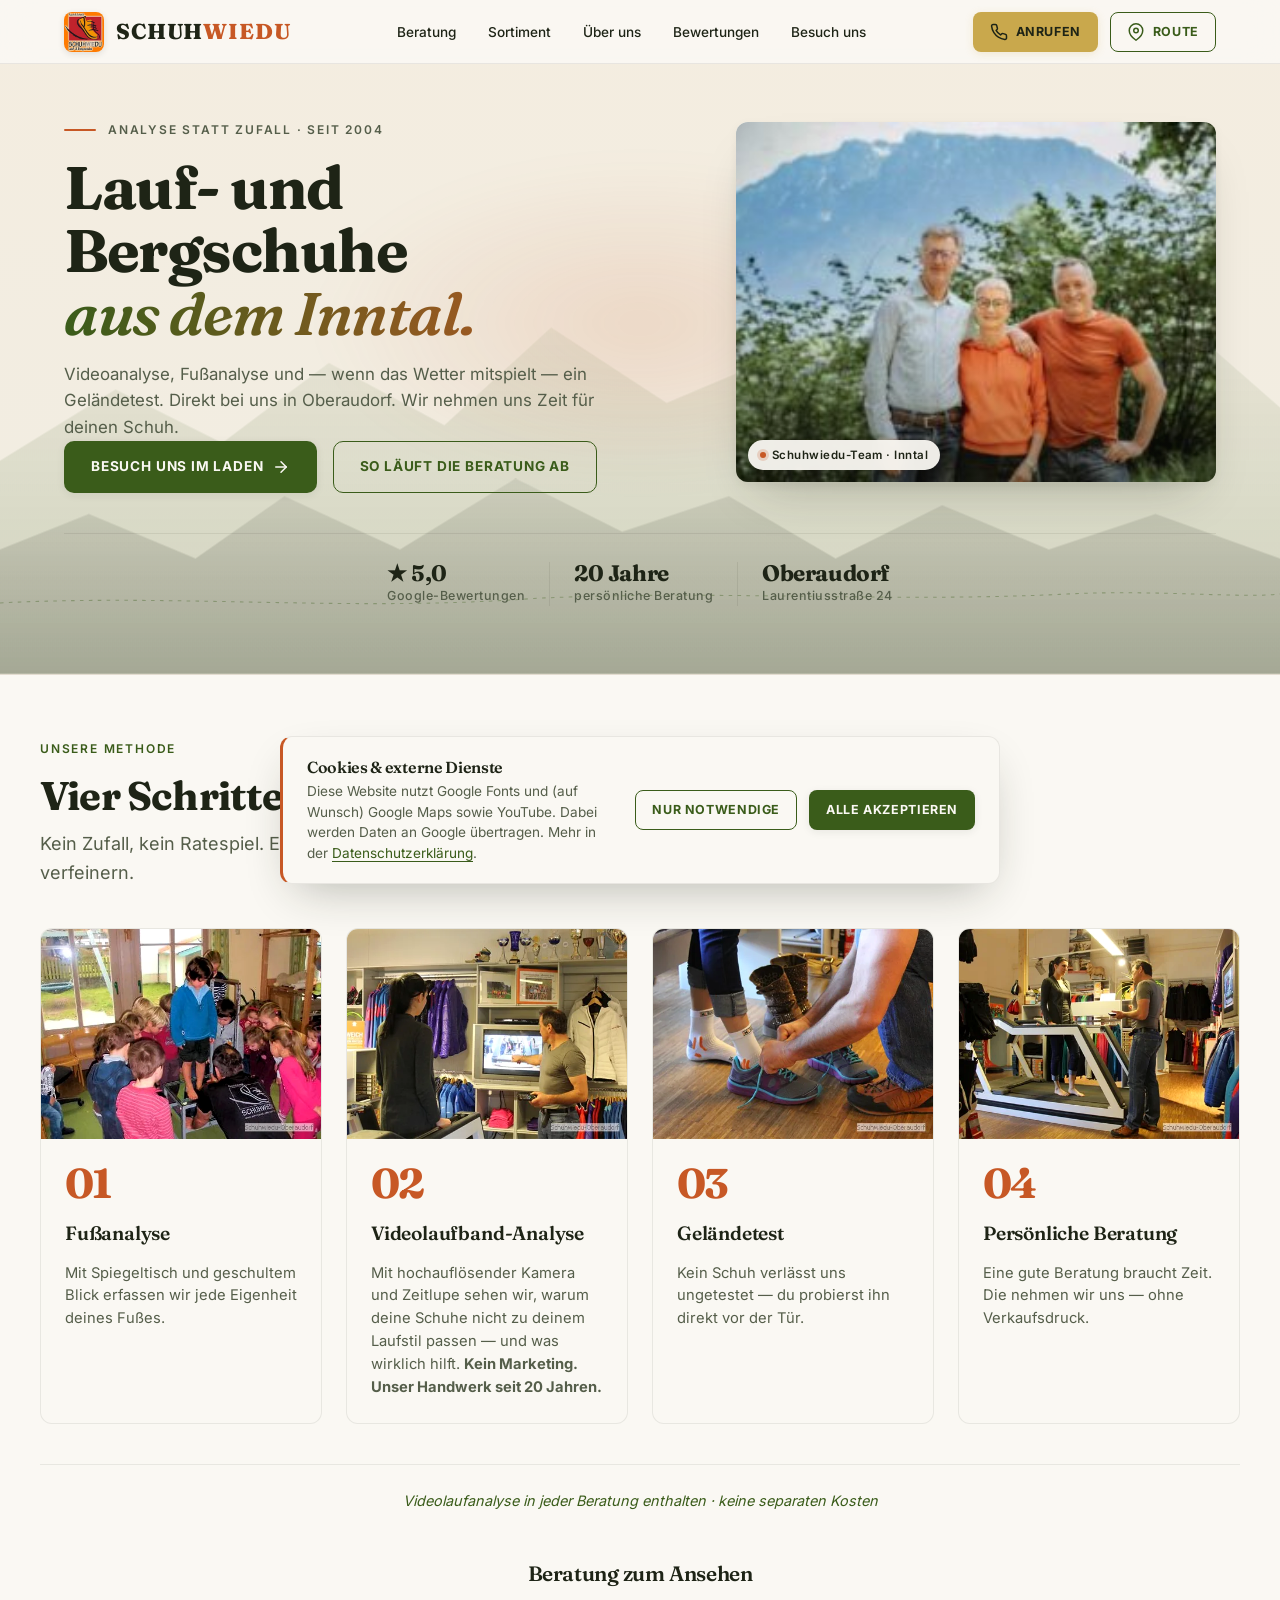
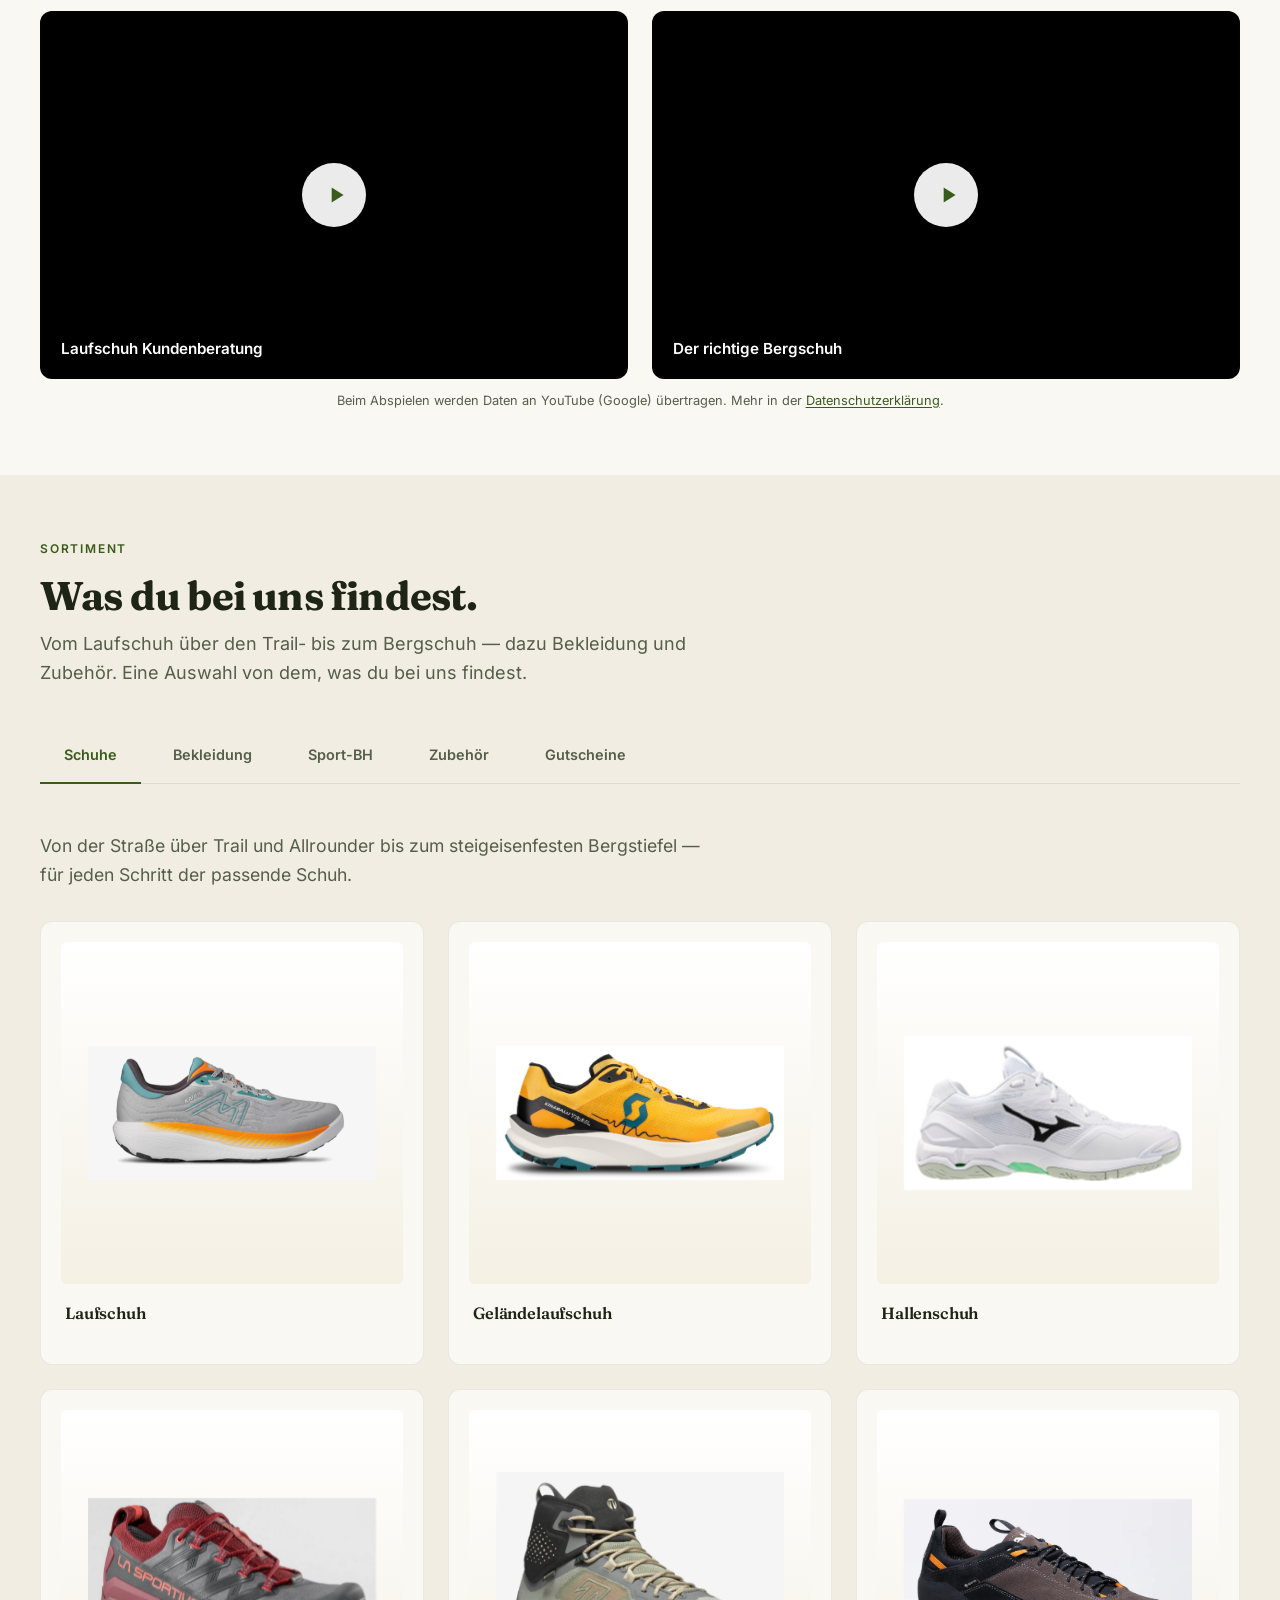
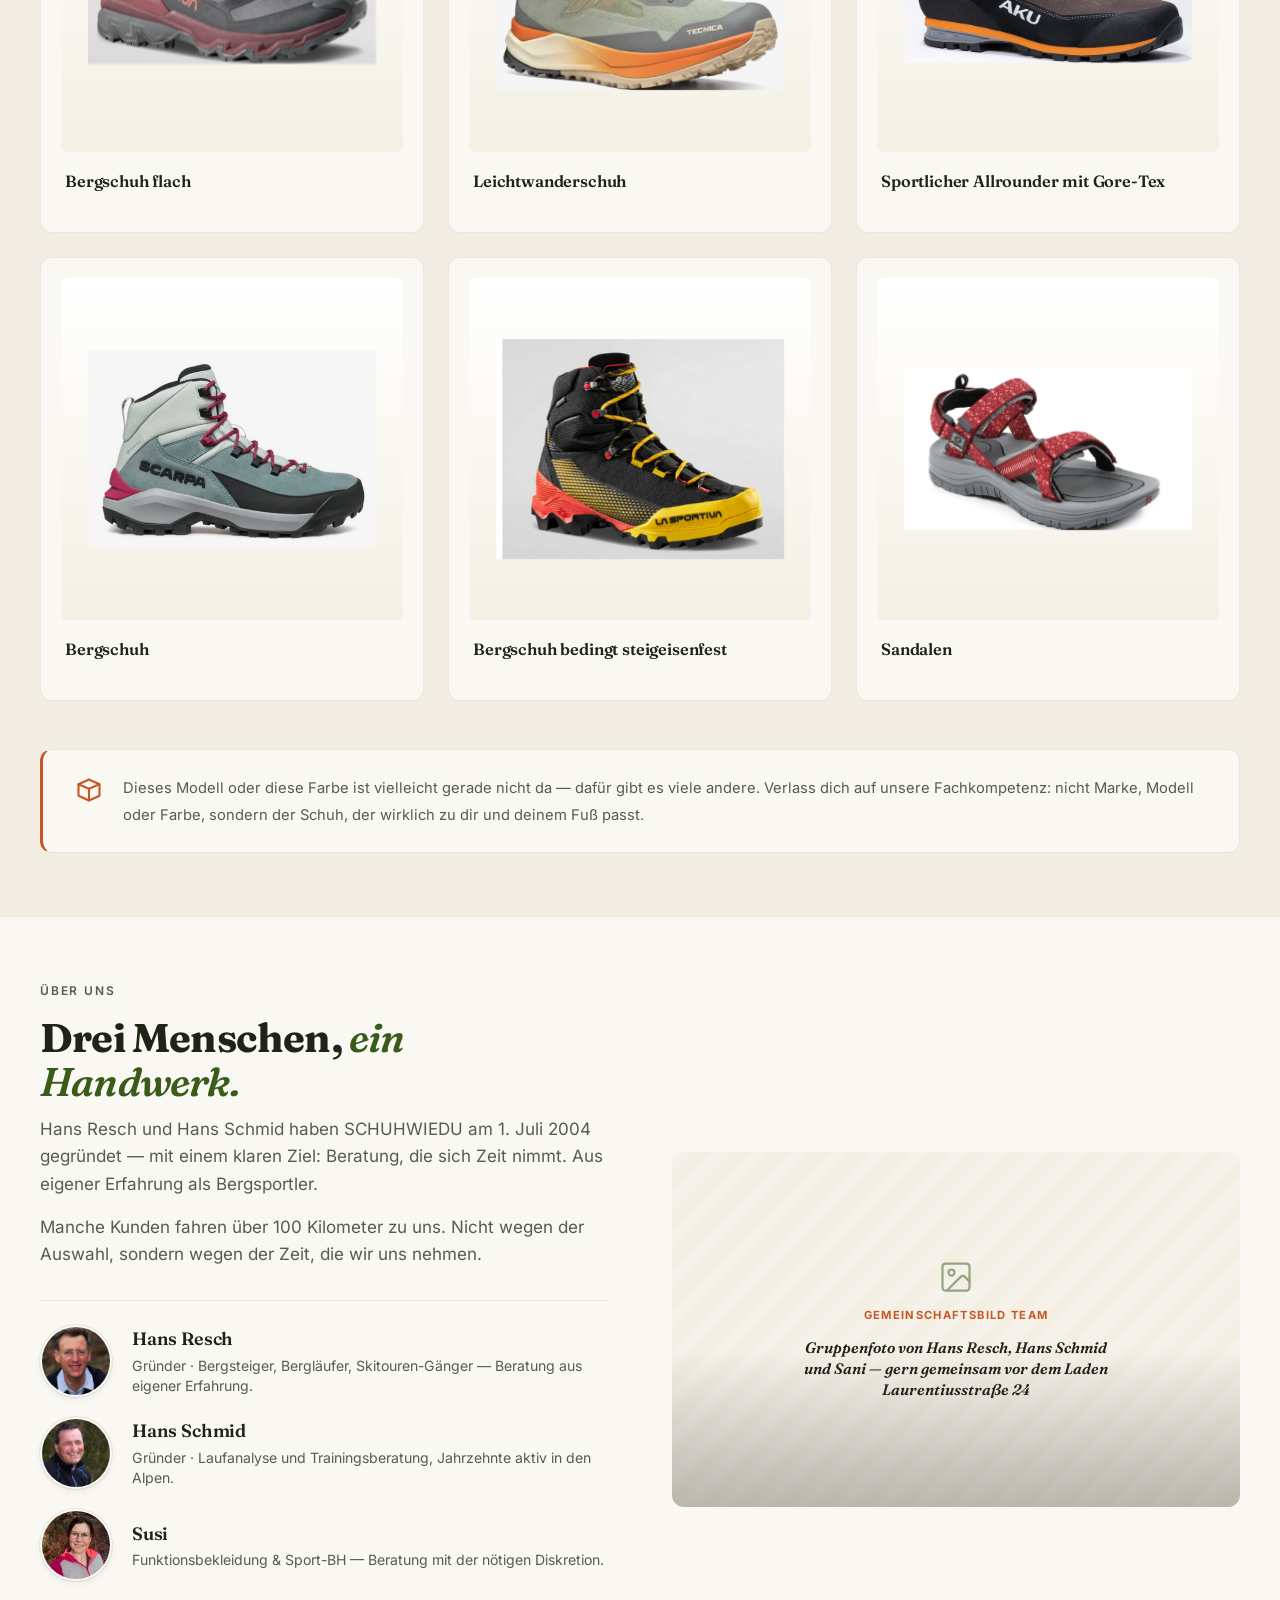
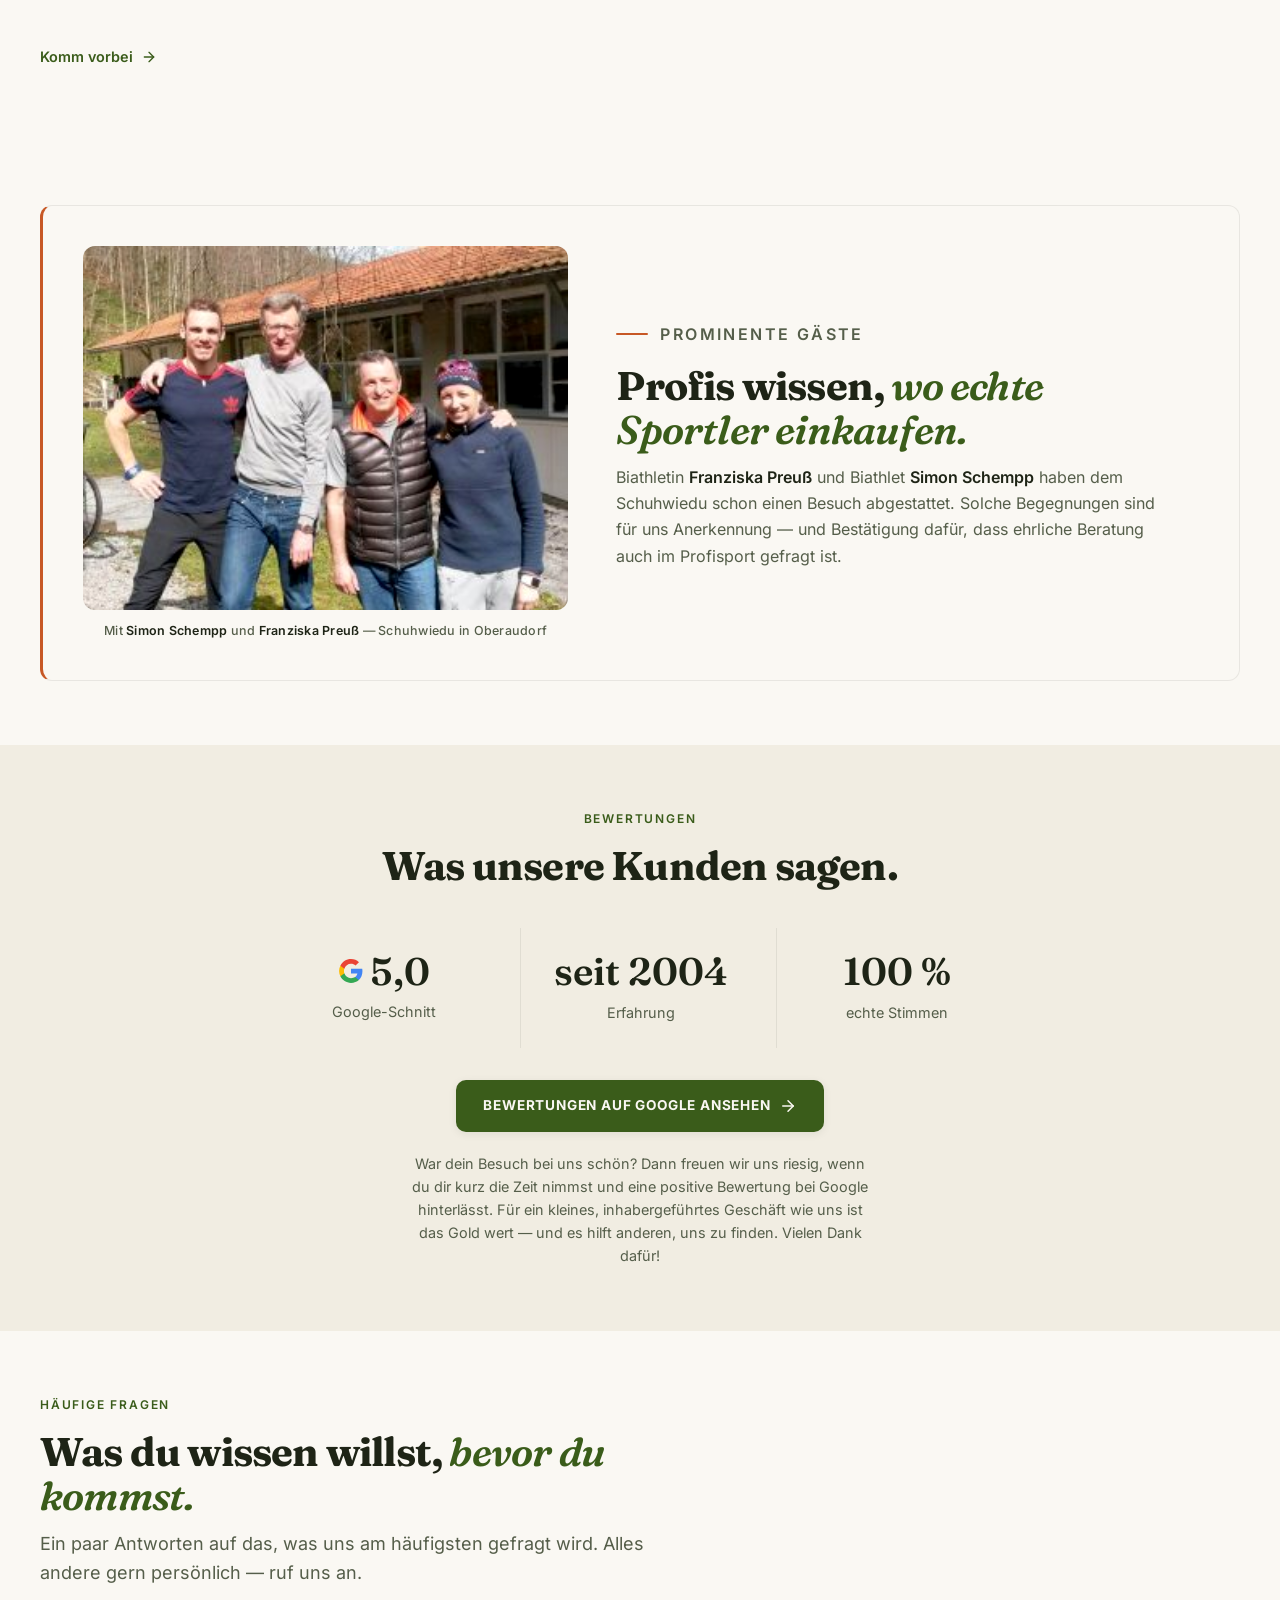
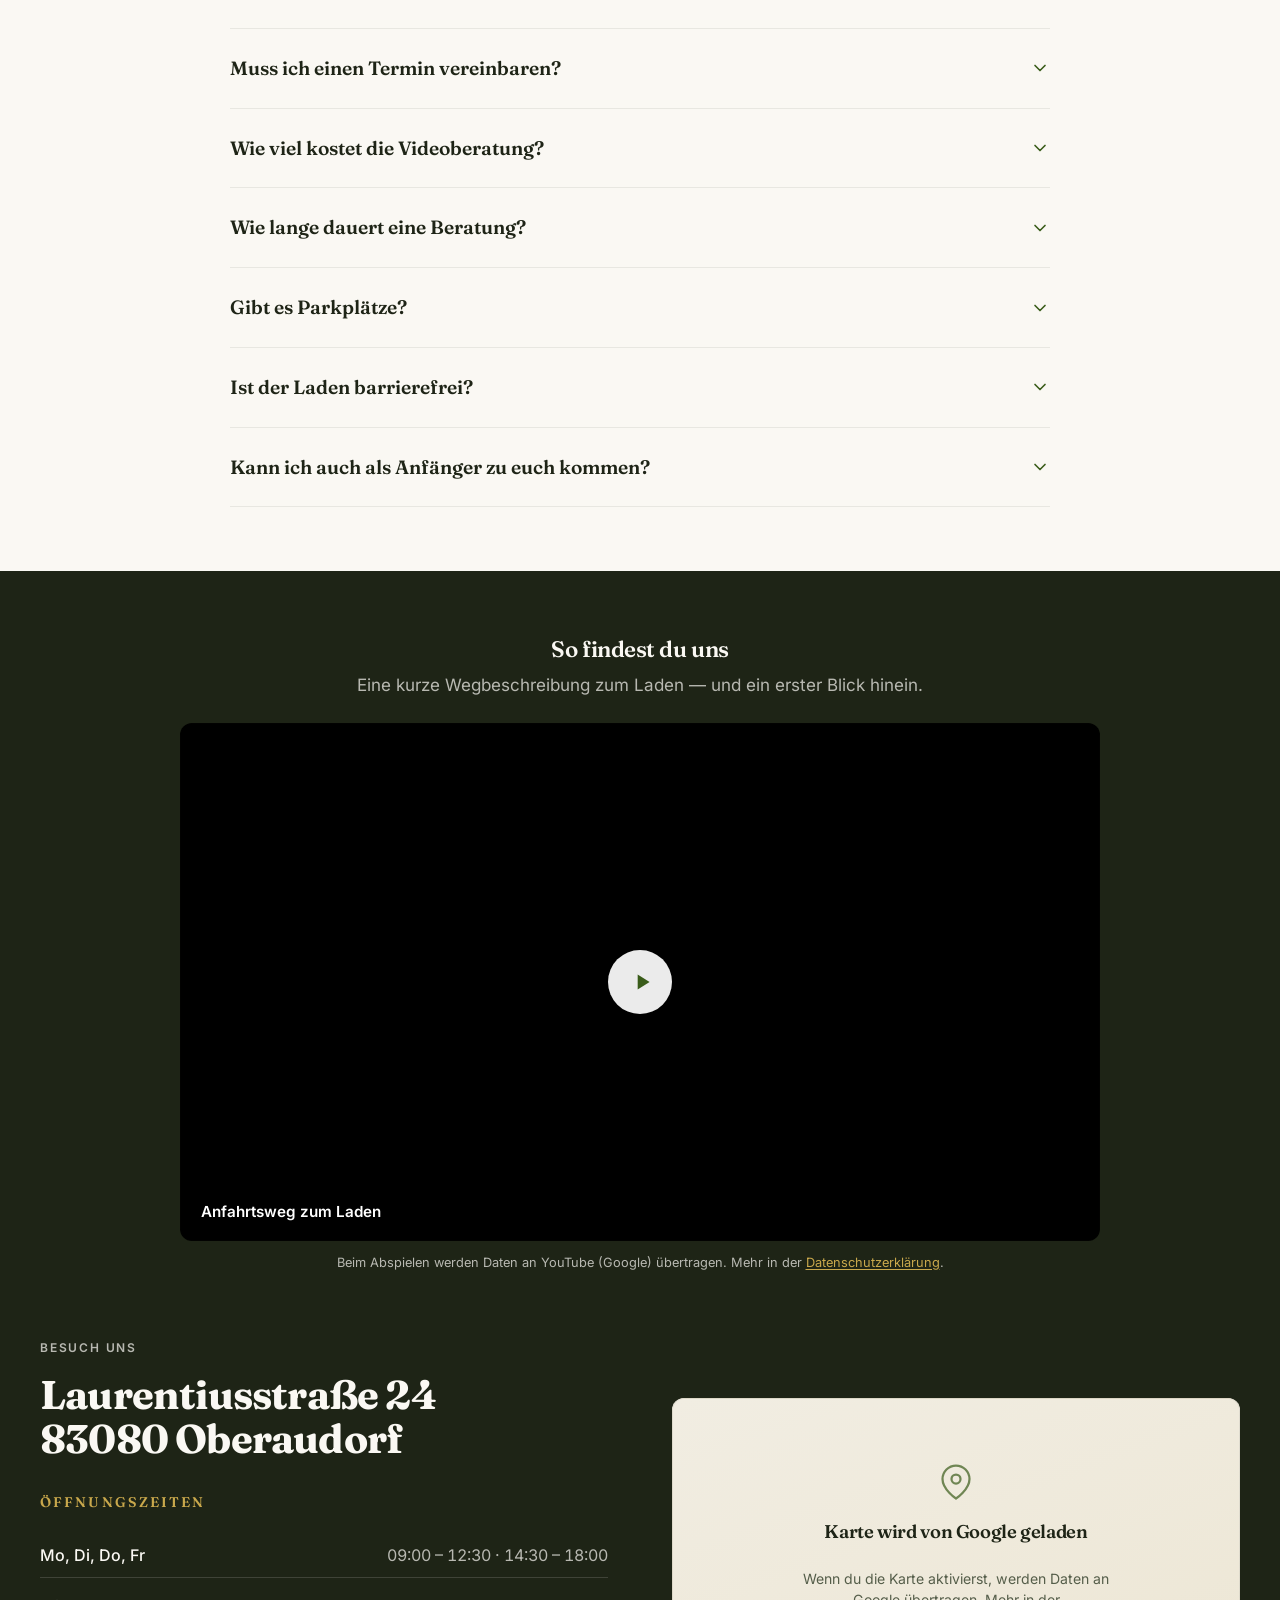
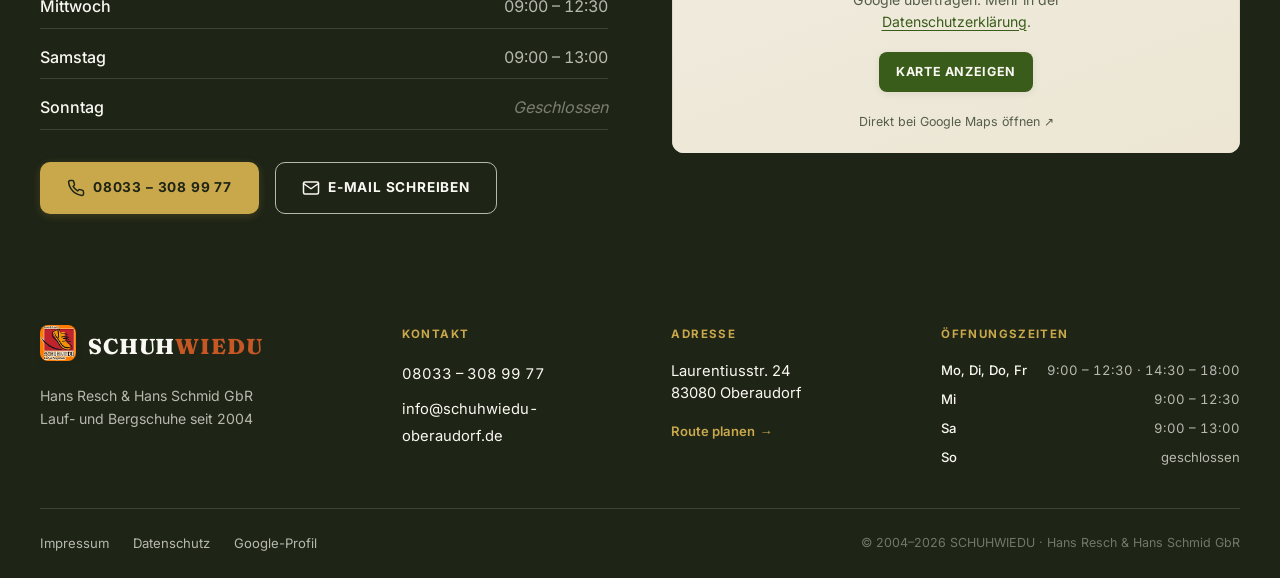
==== commit bf9f9267: "Bekleidung-Tab: zwei Textspalten (Bekleidung / Merino-Wolle), Originaltext Co-Authored-By: Claude Op" ====
--- a/index.html
+++ b/index.html
@@ -352,61 +352,50 @@
             <figcaption><span class="product-brand">Laufschuh</span></figcaption>
           </figure>
           <figure class="product-card">
+            <div class="product-img"><img src="images/schuh-gelaendelaufschuh.png" alt="Geländelaufschuh" loading="lazy" decoding="async"></div>
+            <figcaption><span class="product-brand">Geländelaufschuh</span></figcaption>
+          </figure>
+          <figure class="product-card">
             <div class="product-img"><img src="images/schuh-hallenschuh.png" alt="Hallenschuh" loading="lazy" decoding="async"></div>
             <figcaption><span class="product-brand">Hallenschuh</span></figcaption>
           </figure>
           <figure class="product-card">
-            <div class="product-img"><img src="images/schuh-gelaendelaufschuh.png" alt="Geländelaufschuh" loading="lazy" decoding="async"></div>
-            <figcaption><span class="product-brand">Geländelaufschuh</span></figcaption>
+            <div class="product-img"><img src="images/schuh-bergschuh-flach.png" alt="Bergschuh flach" loading="lazy" decoding="async"></div>
+            <figcaption><span class="product-brand">Bergschuh flach</span></figcaption>
+          </figure>
+          <figure class="product-card">
+            <div class="product-img"><img src="images/schuh-leichtwanderschuh.png" alt="Leichtwanderschuh" loading="lazy" decoding="async"></div>
+            <figcaption><span class="product-brand">Leichtwanderschuh</span></figcaption>
           </figure>
           <figure class="product-card">
             <div class="product-img"><img src="images/schuh-allrounder-goretex.png" alt="Sportlicher Allrounder mit Gore-Tex" loading="lazy" decoding="async"></div>
             <figcaption><span class="product-brand">Sportlicher Allrounder mit Gore-Tex</span></figcaption>
           </figure>
           <figure class="product-card">
-            <div class="product-img"><img src="images/schuh-leichtwanderschuh.png" alt="Leichtwanderschuh" loading="lazy" decoding="async"></div>
-            <figcaption><span class="product-brand">Leichtwanderschuh</span></figcaption>
-          </figure>
-          <figure class="product-card">
-            <div class="product-img"><img src="images/schuh-bergschuh-flach.png" alt="Flacher Bergschuh" loading="lazy" decoding="async"></div>
-            <figcaption><span class="product-brand">Bergschuh, flach</span></figcaption>
-          </figure>
-          <figure class="product-card">
             <div class="product-img"><img src="images/schuh-bergschuh.png" alt="Bergschuh" loading="lazy" decoding="async"></div>
             <figcaption><span class="product-brand">Bergschuh</span></figcaption>
           </figure>
           <figure class="product-card">
-            <div class="product-img"><img src="images/schuh-bergschuh-steigeisenfest.png" alt="Bergschuh, bedingt steigeisenfest" loading="lazy" decoding="async"></div>
-            <figcaption><span class="product-brand">Bergschuh, bedingt steigeisenfest</span></figcaption>
-          </figure>
-          <figure class="product-card">
-            <div class="product-img"><img src="images/schuh-sandale.png" alt="Sandale" loading="lazy" decoding="async"></div>
-            <figcaption><span class="product-brand">Sandale</span></figcaption>
+            <div class="product-img"><img src="images/schuh-bergschuh-steigeisenfest.png" alt="Bergschuh bedingt steigeisenfest" loading="lazy" decoding="async"></div>
+            <figcaption><span class="product-brand">Bergschuh bedingt steigeisenfest</span></figcaption>
+          </figure>
+          <figure class="product-card">
+            <div class="product-img"><img src="images/schuh-sandale.png" alt="Sandalen" loading="lazy" decoding="async"></div>
+            <figcaption><span class="product-brand">Sandalen</span></figcaption>
           </figure>
         </div>
       </div>
       <div class="tab-panel" id="panel-bekleidung" role="tabpanel" aria-labelledby="tab-bekleidung" data-panel="bekleidung" hidden>
-        <p class="panel-lead">Hochwertige Merino-Funktionswäsche aus europäischer Produktion — atmungsaktiv, geruchsneutral und angenehm warm. Die ideale Schicht direkt auf der Haut, ob beim Laufen, Wandern oder im Winter.</p>
-        <div class="product-grid">
-          <figure class="product-card">
-            <div class="product-img"><img src="images/merino-damen-musterung.webp" alt="Merino-Shirt für Damen mit Strickdesign" loading="lazy" decoding="async"></div>
-            <figcaption><span class="product-brand">Merino-Shirt · Damen</span></figcaption>
-          </figure>
-          <figure class="product-card">
-            <div class="product-img"><img src="images/merino-damen-rot.webp" alt="Merino-Longsleeve für Damen in Rot" loading="lazy" decoding="async"></div>
-            <figcaption><span class="product-brand">Merino-Longsleeve · Damen</span></figcaption>
-          </figure>
-          <figure class="product-card">
-            <div class="product-img"><img src="images/merino-herren-hellblau.webp" alt="Merino-Shirt für Herren in Hellblau" loading="lazy" decoding="async"></div>
-            <figcaption><span class="product-brand">Merino-Shirt · Herren</span></figcaption>
-          </figure>
-          <figure class="product-card">
-            <div class="product-img"><img src="images/merino-herren-blau.webp" alt="Merino-Halfzip für Herren in Marineblau" loading="lazy" decoding="async"></div>
-            <figcaption><span class="product-brand">Merino-Halfzip · Herren</span></figcaption>
-          </figure>
-        </div>
-
-        <p class="panel-note">Unser Bekleidungs-Sortiment wechselt je nach Saison. Farben, Marken und Modelle können daher abweichen — was gerade da ist, zeigen wir dir am besten direkt im Laden.</p>
+        <div class="bekleidung-cols">
+          <div class="bekleidung-col">
+            <h3>Bekleidung</h3>
+            <p>Wir führen ein ausgesuchtes Sortiment an Bekleidung aus technischen Materialien, das die Anforderungen des aktiven Sportlers beim Laufen, Nordic Walken, Langlaufen und Wandern erfüllt. Ausgehend von unseren eigenen Erfahrungen mit den Produkten beim Sport und beim Testen im Labor empfehlen wir jedem Kunden die Kleidungsstücke, die seinen individuellen Voraussetzungen und Ansprüchen entsprechen.</p>
+          </div>
+          <div class="bekleidung-col">
+            <h3>Merino-Wolle</h3>
+            <p>Wir als Ausdauersportler tragen seit Jahren Bekleidung aus Merinowolle, weil sie einen besonderen Tragekomfort bietet: Die feinen, natürlichen Fasern sind atmungsaktiv, pflegeleicht, geruchsabweisend und kratzen nicht. Sie halten bei Kälte warm und kühlen bei Hitze und sorgen so für ein angenehmes Körperklima. Das Gefühl ein Naturprodukt auf der Haut zu spüren überzeugt uns schon lange, nicht zuletzt, weil Merinowolle auch nach mehrmaligem Tragen nicht riecht und nicht so oft gewaschen werden muss wie Kunstfasern.</p>
+          </div>
+        </div>
       </div>
       <div class="tab-panel" id="panel-sportbh" role="tabpanel" aria-labelledby="tab-sportbh" data-panel="sportbh" hidden>
         <p class="panel-lead">Professionelle Beratung im Bereich Sport-BH bis Cup H — diskret und kompetent in der Textil-Sprechstunde mit Susi.</p>
--- a/style.css
+++ b/style.css
@@ -1042,6 +1042,30 @@
   line-height: 1.6;
   color: var(--c-text-muted);
   max-width: 640px;
+}
+
+/* Bekleidung — zwei Textspalten (Bekleidung / Merino-Wolle) */
+.bekleidung-cols {
+  display: grid;
+  grid-template-columns: 1fr 1fr;
+  gap: var(--space-12);
+}
+@media (max-width: 768px) {
+  .bekleidung-cols { grid-template-columns: 1fr; gap: var(--space-8); }
+}
+.bekleidung-col h3 {
+  font-size: 1.3rem;
+  font-weight: 600;
+  line-height: 1.5;
+  margin: 0 0 var(--space-4) 0;
+  color: var(--c-text);
+  font-family: var(--font-serif);
+}
+.bekleidung-col p {
+  font-size: 1rem;
+  line-height: 1.7;
+  color: var(--c-text);
+  margin: 0;
 }
 
 /* Gutscheine — Feature-Bild */
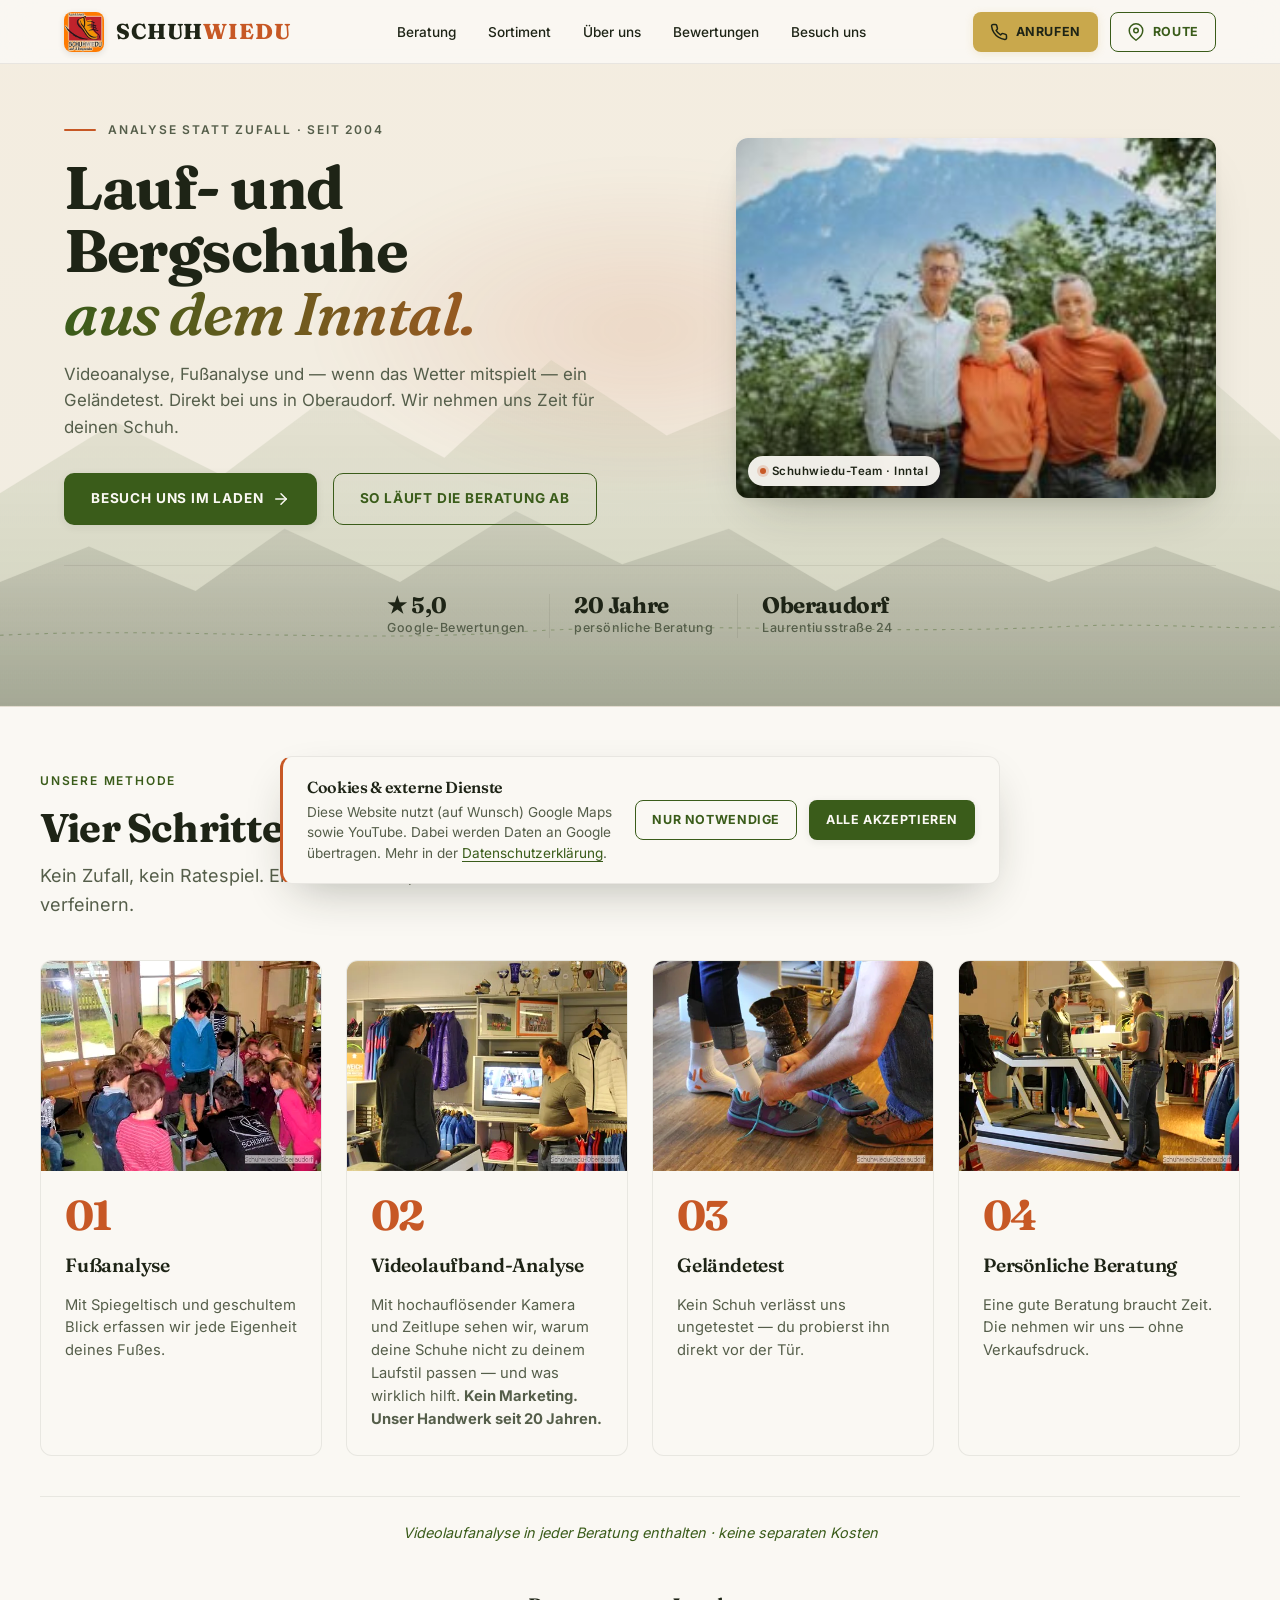
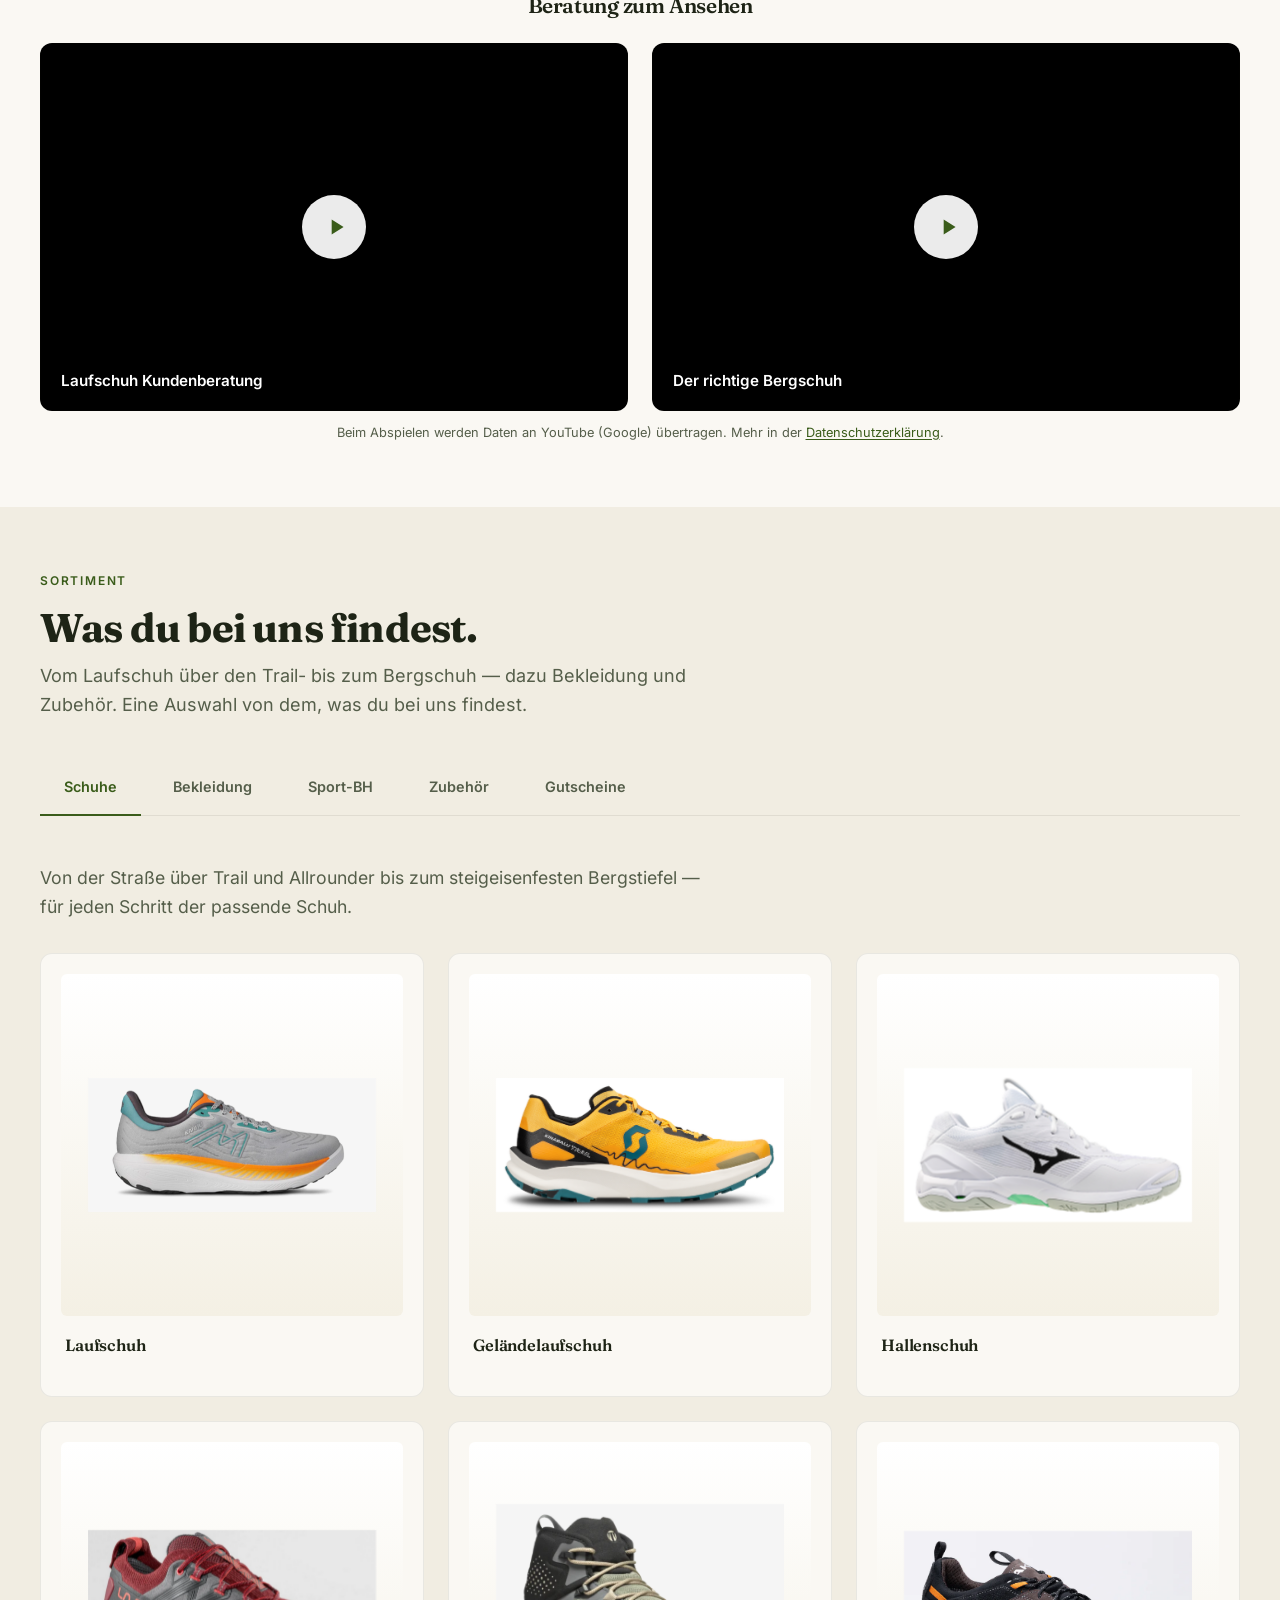
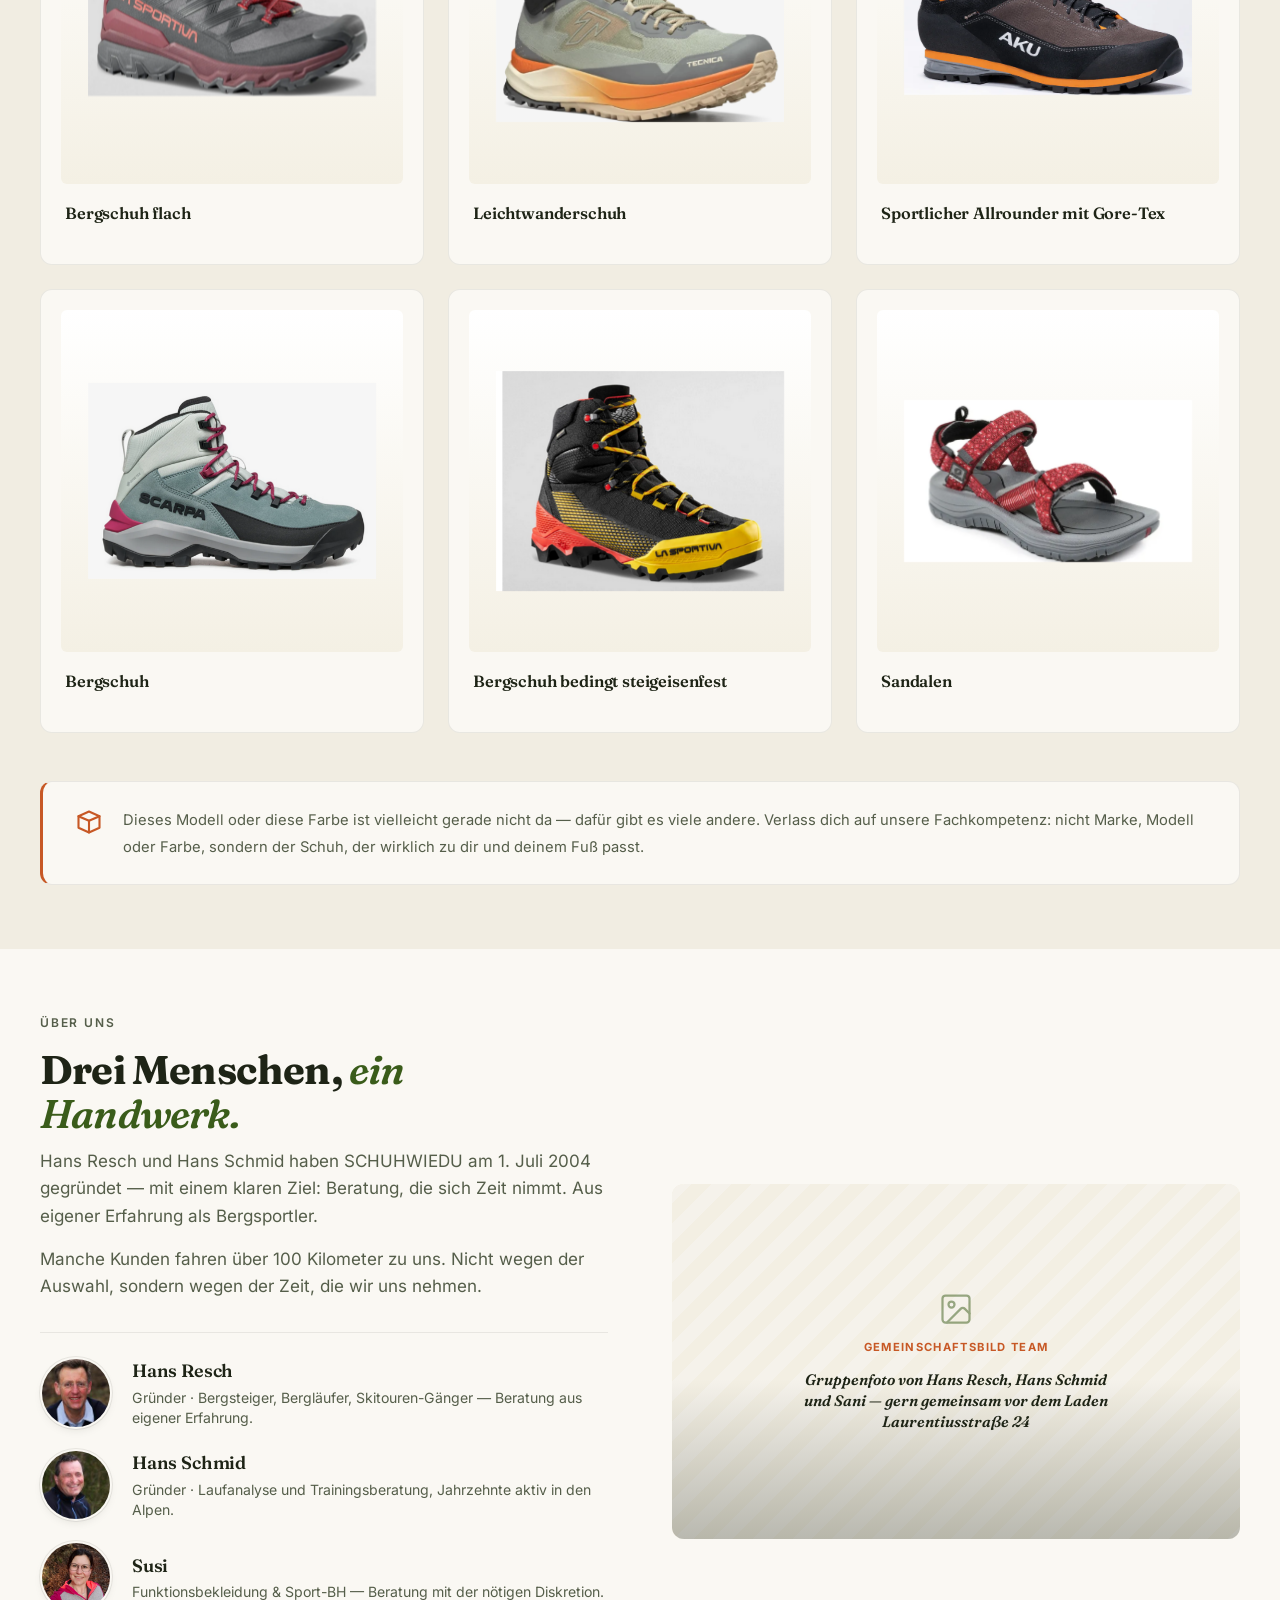
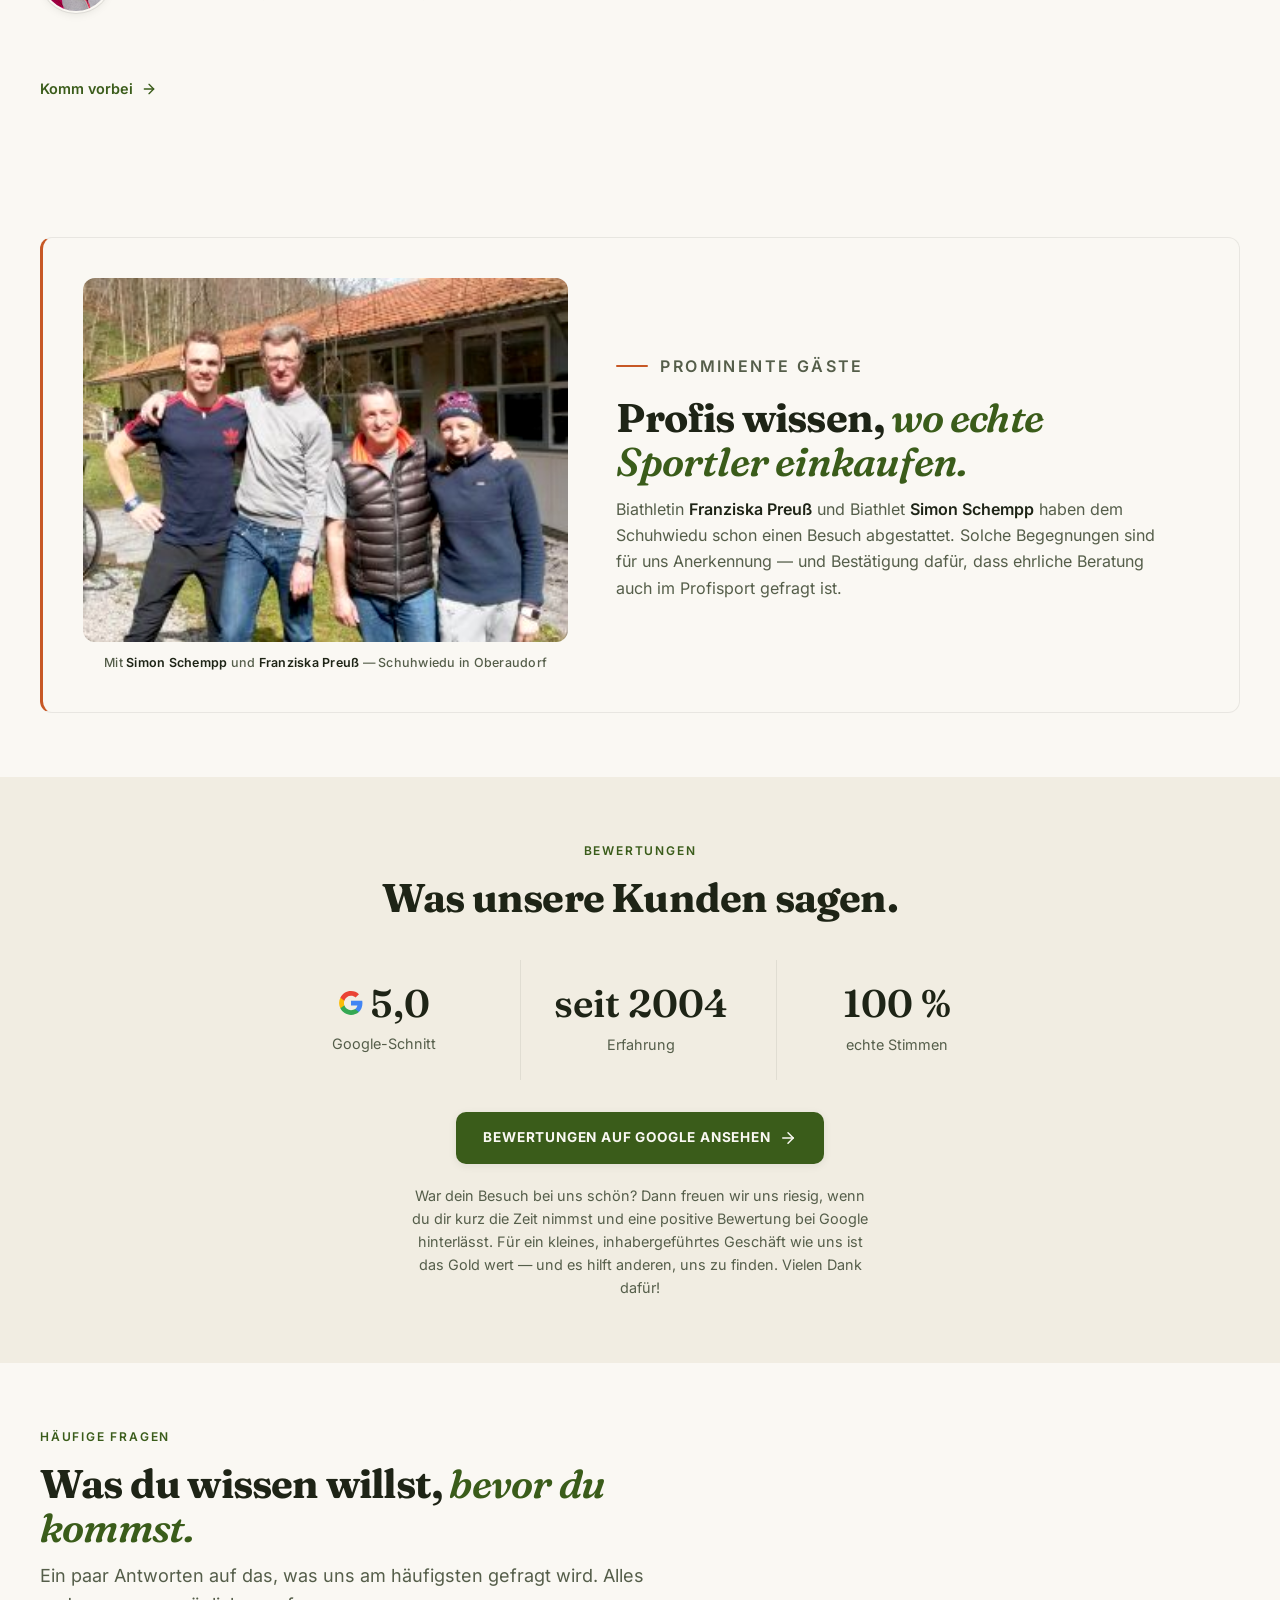
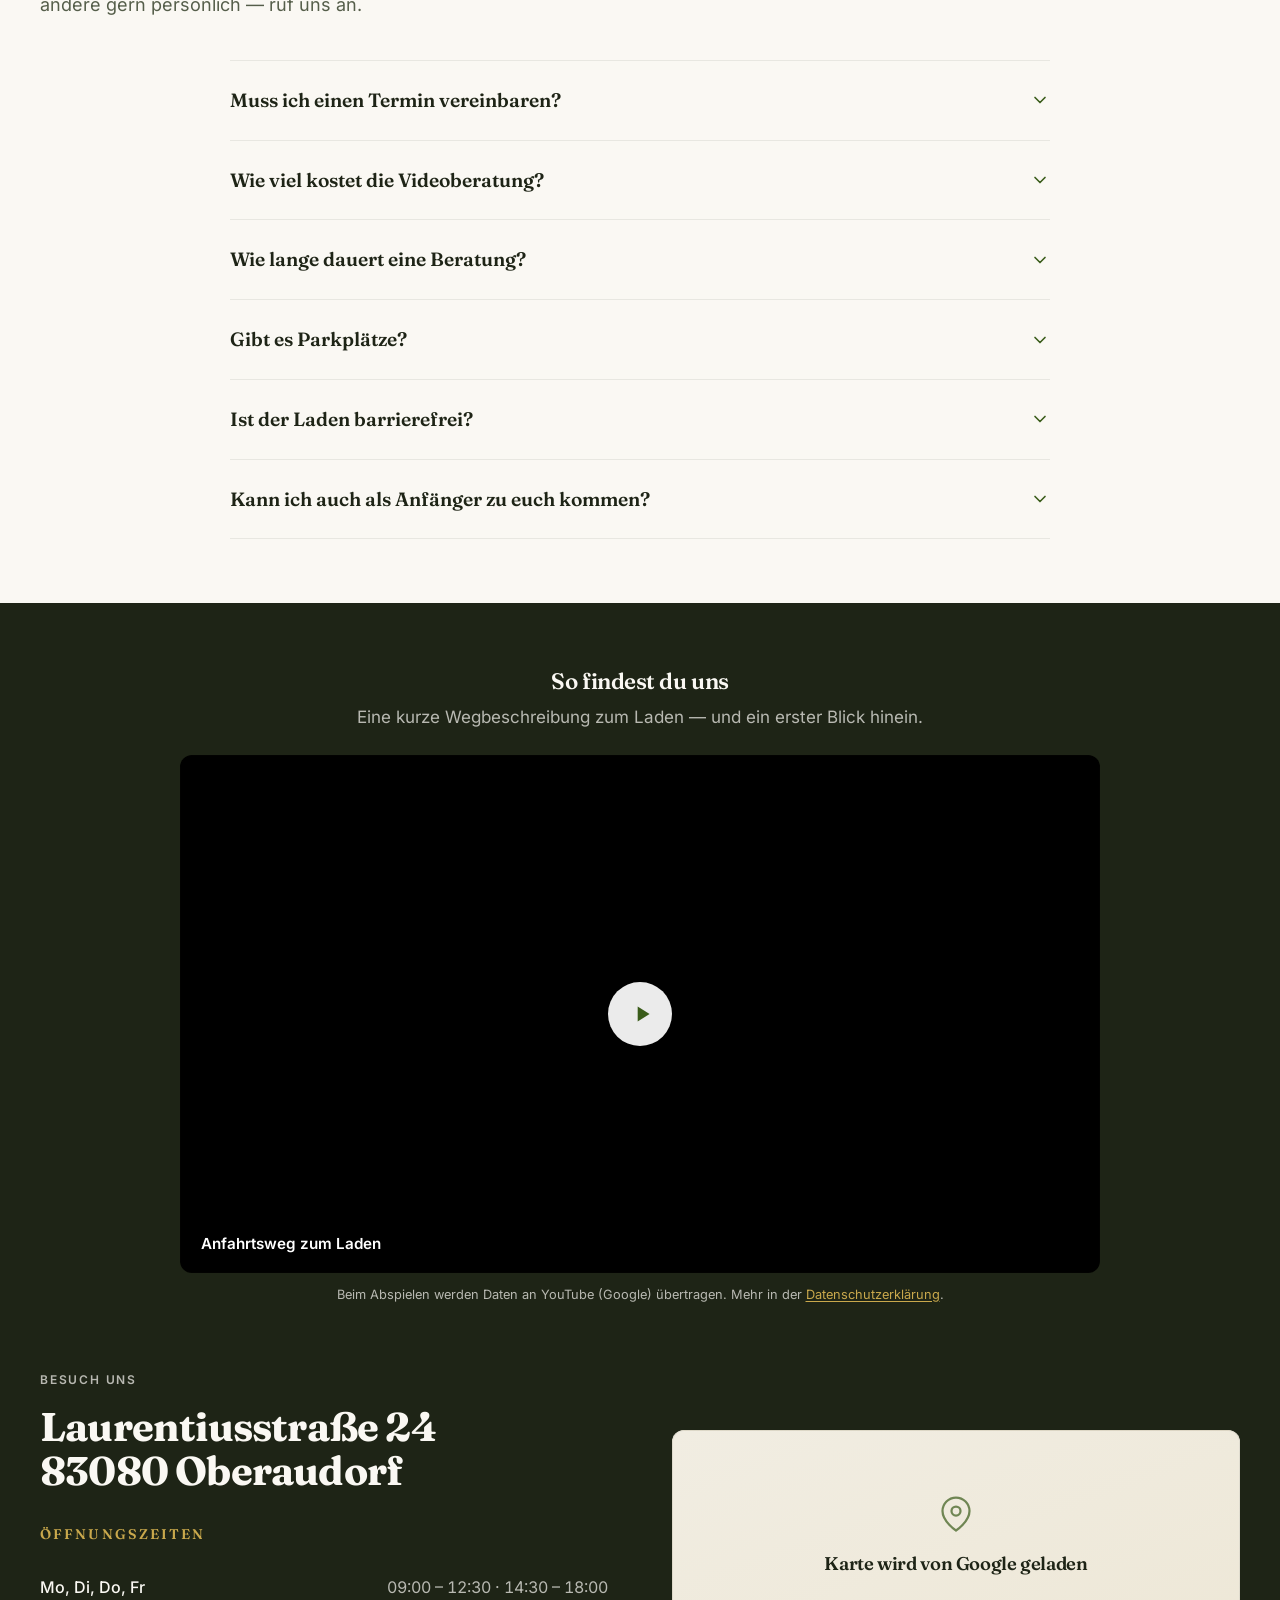
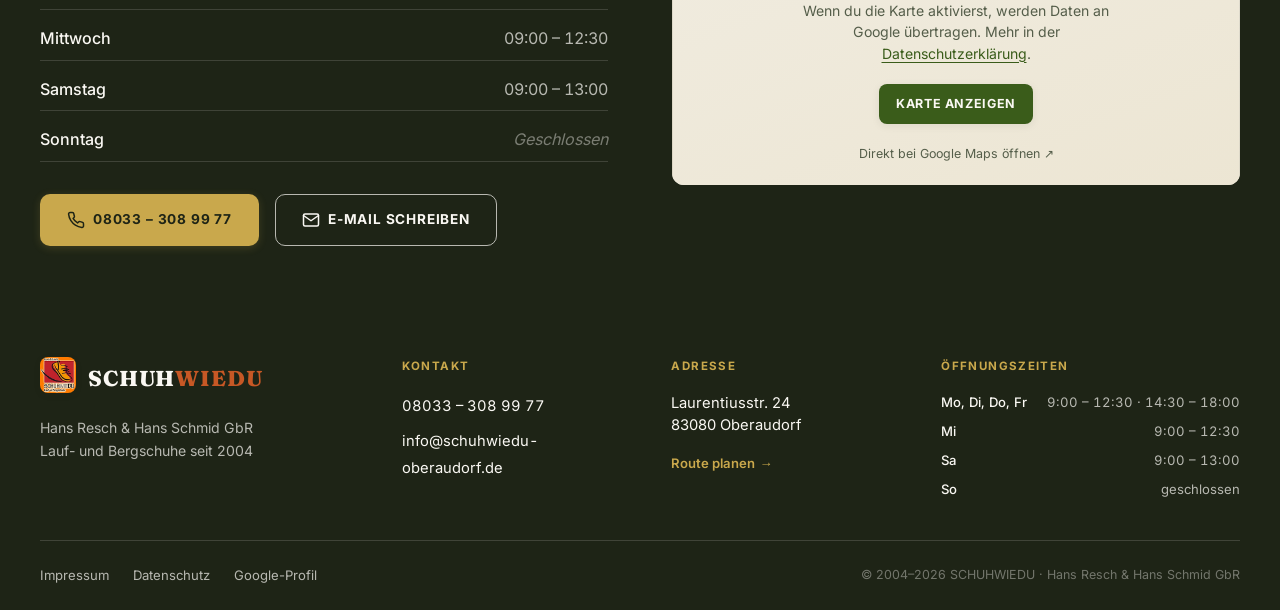
==== commit f05ca1d7: "Review-Fixes: Telefonnummer, DSGVO-Karte, A11y, totes CSS entfernt - Telefonnummer in Meta-Descripti" ====
--- a/index.html
+++ b/index.html
@@ -6,7 +6,7 @@
 
   <!-- ============ SEO / Title ============ -->
   <title>Laufanalyse & Bergschuhe Oberaudorf · SCHUHWIEDU seit 2004</title>
-  <meta name="description" content="Videolaufanalyse, Fußanalyse und Bergschuh-Beratung in Oberaudorf im Inntal. Seit 2004 persönlich, ehrlich, ohne Verkaufsdruck. Terminanfrage: 08033 30899977.">
+  <meta name="description" content="Videolaufanalyse, Fußanalyse und Bergschuh-Beratung in Oberaudorf im Inntal. Seit 2004 persönlich, ehrlich, ohne Verkaufsdruck. Terminanfrage: 08033 3089977.">
   <meta name="keywords" content="Laufanalyse Oberaudorf, Videolaufanalyse Rosenheim, Laufschuhe Oberaudorf, Bergschuhe Inntal, Fußanalyse, Schuhwiedu">
   <meta name="robots" content="index, follow">
   <meta name="author" content="SCHUHWIEDU — Hans Resch & Hans Schmid GbR">
@@ -54,7 +54,7 @@
     "description": "Fachgeschäft für Lauf- und Bergschuhe mit Videolaufanalyse in Oberaudorf im Inntal. Seit 2004 inhabergeführt.",
     "image": "https://schuhwiedu-oberaudorf.de/images/image2.jpeg",
     "url": "https://schuhwiedu-oberaudorf.de/",
-    "telephone": "+49 8033 30899977",
+    "telephone": "+49 8033 3089977",
     "email": "info@schuhwiedu-oberaudorf.de",
     "priceRange": "€€",
     "foundingDate": "2004-07-01",
@@ -108,14 +108,7 @@
       {"@type": "Offer", "name": "Laufschuh-Beratung"},
       {"@type": "Offer", "name": "Bergschuh-Beratung"},
       {"@type": "Offer", "name": "Sport-BH und Funktionsbekleidung Beratung"}
-    ],
-    "aggregateRating": {
-      "@type": "AggregateRating",
-      "ratingValue": "5.0",
-      "bestRating": "5",
-      "worstRating": "1",
-      "reviewCount": "4"
-    }
+    ]
   }
   </script>
 </head>
@@ -806,7 +799,7 @@
     <div class="cookie-text">
       <h3 id="cookieTitle">Cookies &amp; externe Dienste</h3>
       <p id="cookieDesc">
-        Diese Website nutzt Google Fonts und (auf Wunsch) Google Maps sowie YouTube. Dabei werden Daten an Google übertragen. Mehr in der <a href="datenschutz.html">Datenschutzerklärung</a>.
+        Diese Website nutzt (auf Wunsch) Google Maps sowie YouTube. Dabei werden Daten an Google übertragen. Mehr in der <a href="datenschutz.html">Datenschutzerklärung</a>.
       </p>
     </div>
     <div class="cookie-actions">
--- a/style.css
+++ b/style.css
@@ -542,34 +542,7 @@
   margin-bottom: var(--space-4);
 }
 
-/* Inntal-Quote als Sub-Element zwischen Headline und Lead */
-.hero-quote {
-  position: relative;
-  font-family: var(--font-serif);
-  font-size: clamp(1.1rem, 1.8vw, 1.4rem);
-  font-weight: 500;
-  line-height: 1.45;
-  color: var(--c-text);
-  letter-spacing: -0.01em;
-  margin: 0 0 var(--space-5);
-  padding-left: var(--space-5);
-  border-left: 3px solid var(--c-accent);
-}
-.hero-quote em {
-  font-style: italic;
-  color: var(--c-accent);
-  font-weight: 500;
-}
-.hero-quote-mark {
-  display: inline-block;
-  font-family: var(--font-serif);
-  font-size: 1.6em;
-  line-height: 0;
-  color: var(--c-accent);
-  margin-right: 4px;
-  vertical-align: -0.15em;
-  opacity: 0.7;
-}
+
 
 /* Hero-Portrait — Bild rechts, Querformat passt zu image2 */
 .hero-portrait {
@@ -647,7 +620,7 @@
   background-clip: text;
 }
 .hero-content .hero-lead {
-  margin: 0 0 var(--space-7);
+  margin: 0 0 var(--space-8);
   max-width: 52ch;
   font-size: 1.05rem;
 }
@@ -663,54 +636,11 @@
   margin-bottom: var(--space-6);
 }
 
-/* Marquee mit Marken (full-width im Wrap) */
-.hero-marquee {
-  position: relative;
-  z-index: 1;
-  width: 100%;
-  padding: var(--space-5) 0;
-  border-top: 1px solid var(--c-line);
-  background: rgba(250, 248, 243, 0.7);
-  backdrop-filter: blur(4px);
-  -webkit-backdrop-filter: blur(4px);
-  overflow: hidden;
-  -webkit-mask-image: linear-gradient(90deg, transparent 0, black 8%, black 92%, transparent 100%);
-  mask-image: linear-gradient(90deg, transparent 0, black 8%, black 92%, transparent 100%);
-}
-.hero-marquee-track {
-  display: inline-flex;
-  align-items: center;
-  gap: var(--space-4);
-  white-space: nowrap;
-  animation: marqueeScroll 40s linear infinite;
-  will-change: transform;
-}
-@keyframes marqueeScroll {
-  0% { transform: translateX(0); }
-  100% { transform: translateX(-50%); }
-}
-.marquee-item {
-  font-family: var(--font-serif);
-  font-size: 1.05rem;
-  font-weight: 600;
-  letter-spacing: -0.005em;
-  color: var(--c-text-muted);
-  transition: color 0.3s var(--ease);
-}
-.hero-marquee:hover .hero-marquee-track {
-  animation-play-state: paused;
-}
-.hero-marquee:hover .marquee-item {
-  color: var(--c-text);
-}
-.marquee-dot {
-  color: var(--c-accent);
-  font-weight: 700;
-  opacity: 0.6;
-}
+
+
 
 @media (prefers-reduced-motion: reduce) {
-  .mtn-back, .mtn-front, .hero-glow, .hero-marquee-track { animation: none; }
+  .mtn-back, .mtn-front, .hero-glow { animation: none; }
 }
 .hero::before {
   content: '';
@@ -732,9 +662,8 @@
   z-index: 1;
   max-width: 720px;
 }
-.hero-stacked .hero-content {
-  text-align: left;
-}
+
+
 
 /* Hero-Trust-Bar: Stats-Reihe unten */
 .hero-trust {
@@ -815,95 +744,14 @@
   max-width: 420px;
   aspect-ratio: 4 / 5;
 }
-.hero-image {
-  position: relative;
-  width: 100%;
-  height: 100%;
-  border-radius: var(--radius-lg);
-  overflow: hidden;
-  background: var(--c-bg-alt);
-  box-shadow: 0 16px 36px -20px rgba(30, 36, 22, 0.22);
-  isolation: isolate;
-}
-.hero-image::after {
-  content: '';
-  position: absolute;
-  inset: 0;
-  background: linear-gradient(180deg, transparent 60%, rgba(30, 36, 22, 0.18) 100%);
-  z-index: 1;
-  pointer-events: none;
-}
-.hero-image img {
-  width: 100%;
-  height: 100%;
-  object-fit: cover;
-  object-position: 50% 35%;
-  filter: saturate(1.05) contrast(1.03);
-}
-.hero-image-tag {
-  position: absolute;
-  bottom: var(--space-3);
-  left: var(--space-3);
-  z-index: 2;
-  display: inline-flex;
-  align-items: center;
-  gap: 6px;
-  padding: 6px 12px;
-  background: rgba(250, 248, 243, 0.95);
-  backdrop-filter: blur(8px);
-  -webkit-backdrop-filter: blur(8px);
-  border-radius: 999px;
-  font-size: 0.72rem;
-  font-weight: 600;
-  letter-spacing: 0.04em;
-  color: var(--c-text);
-  box-shadow: 0 4px 10px rgba(30, 36, 22, 0.12);
-}
-.hero-image-tag-dot {
-  width: 6px;
-  height: 6px;
-  border-radius: 50%;
-  background: var(--c-accent);
-  box-shadow: 0 0 0 3px rgba(199, 88, 37, 0.2);
-  animation: pulse-dot 2.4s ease-in-out infinite;
-}
+
+
 @keyframes pulse-dot {
   0%, 100% { box-shadow: 0 0 0 3px rgba(199, 88, 37, 0.2); }
   50% { box-shadow: 0 0 0 6px rgba(199, 88, 37, 0.08); }
 }
 
-/* Hero-Rating: Vertrauen-Element unter den Buttons */
-.hero-rating {
-  display: inline-flex;
-  align-items: center;
-  gap: var(--space-3);
-  margin-top: var(--space-6);
-  padding: 8px 14px 8px 12px;
-  border-radius: 999px;
-  background: var(--c-bg);
-  border: 1px solid var(--c-line);
-  transition: border-color 0.2s var(--ease), transform 0.2s var(--ease);
-}
-.hero-rating:hover {
-  border-color: rgba(199, 88, 37, 0.4);
-  transform: translateY(-1px);
-}
-.hero-rating-stars {
-  color: var(--c-accent);
-  letter-spacing: 0.1em;
-  font-size: 0.95rem;
-  line-height: 1;
-}
-.hero-rating-text {
-  font-size: 0.82rem;
-  color: var(--c-text-muted);
-  font-weight: 500;
-}
-.hero-rating-text strong {
-  color: var(--c-text);
-  font-weight: 700;
-  font-variant-numeric: tabular-nums;
-}
+
 .hero-visual .img-placeholder {
   border-radius: var(--radius-lg);
   box-shadow: 0 16px 36px -20px rgba(30, 36, 22, 0.18);
@@ -1050,7 +898,7 @@
   grid-template-columns: 1fr 1fr;
   gap: var(--space-12);
 }
-@media (max-width: 768px) {
+@media (max-width: 560px) {
   .bekleidung-cols { grid-template-columns: 1fr; gap: var(--space-8); }
 }
 .bekleidung-col h3 {
@@ -1275,43 +1123,7 @@
   color: var(--c-accent);
 }
 
-/* Susi-Callout: prominenter Sprechstunden-Hinweis im Bekleidungs-Tab */
-.susi-callout {
-  margin-top: var(--space-8);
-  padding: var(--space-5) var(--space-6);
-  background: linear-gradient(160deg, var(--c-bg-alt) 0%, #ece5d2 100%);
-  border-radius: var(--radius-lg);
-  display: flex;
-  align-items: flex-start;
-  gap: var(--space-4);
-}
-.susi-callout-icon {
-  flex-shrink: 0;
-  width: 44px;
-  height: 44px;
-  display: flex;
-  align-items: center;
-  justify-content: center;
-  border-radius: 50%;
-  background: var(--c-bg);
-  color: var(--c-accent);
-  box-shadow: 0 2px 6px rgba(30, 36, 22, 0.08);
-}
-.susi-callout-icon svg { width: 22px; height: 22px; }
-.susi-callout h4 {
-  font-family: var(--font-serif);
-  font-size: 1.1rem;
-  font-weight: 600;
-  color: var(--c-text);
-  margin-bottom: 4px;
-}
-.susi-callout p {
-  font-size: 0.92rem;
-  line-height: 1.55;
-  color: var(--c-text-muted);
-  margin: 0;
-}
-.susi-callout strong { color: var(--c-text); font-weight: 600; }
+
 
 /* Sortiment-Note: prominenter Hinweis "Mehr im Laden" */
 .sortiment-note {
@@ -1439,59 +1251,7 @@
   text-transform: uppercase;
 }
 
-/* Info-Card (Platzhalter / Highlight statt Produkt) */
-.product-info-card {
-  justify-content: center;
-  align-items: flex-start;
-  text-align: left;
-  background: linear-gradient(160deg, var(--c-bg-alt) 0%, #ece5d2 100%);
-  border-color: transparent;
-  gap: var(--space-3);
-  min-height: 100%;
-}
-.section-alt .product-info-card { background: linear-gradient(160deg, #ece5d2 0%, #e2d9be 100%); }
-.product-info-card:hover {
-  border-color: transparent;
-  transform: translateY(-3px);
-  box-shadow: 0 18px 36px -18px rgba(30, 36, 22, 0.18);
-}
-.product-info-icon {
-  width: 44px;
-  height: 44px;
-  display: flex;
-  align-items: center;
-  justify-content: center;
-  border-radius: 50%;
-  background: var(--c-bg);
-  color: var(--c-accent);
-  box-shadow: 0 2px 6px rgba(30, 36, 22, 0.06);
-  margin-bottom: var(--space-2);
-}
-.product-info-icon svg { width: 22px; height: 22px; }
-.product-info-card h4 {
-  font-family: var(--font-serif);
-  font-size: 1.15rem;
-  font-weight: 600;
-  line-height: 1.25;
-  color: var(--c-text);
-  margin: 0;
-}
-.product-info-card p {
-  font-size: 0.95rem;
-  line-height: 1.55;
-  color: var(--c-text-muted);
-  margin: 0;
-  font-variant-numeric: tabular-nums;
-}
-.product-info-cta {
-  margin-top: auto;
-  padding-top: var(--space-3);
-  font-size: 0.72rem;
-  font-weight: 600;
-  letter-spacing: 0.08em;
-  text-transform: uppercase;
-  color: var(--c-accent);
-}
+
 
 /* ============ SPLIT (Über uns + Besuch) ============ */
 .split {
@@ -1650,58 +1410,7 @@
   box-shadow: 0 0 0 3px rgba(199, 88, 37, 0.2);
 }
 
-/* ============ INNTAL-BANNER (Geographische Verankerung) ============ */
-.inntal-banner {
-  position: relative;
-  padding: var(--space-12) var(--space-6);
-  background: linear-gradient(180deg, var(--c-bg) 0%, var(--c-bg-alt) 100%);
-  text-align: center;
-  overflow: hidden;
-  isolation: isolate;
-}
-.inntal-mountains {
-  position: absolute;
-  bottom: 0;
-  left: 0;
-  width: 100%;
-  height: 100px;
-  color: var(--c-primary);
-  z-index: 0;
-  pointer-events: none;
-}
-.inntal-banner-inner {
-  position: relative;
-  z-index: 1;
-  max-width: 760px;
-  margin: 0 auto;
-}
-.inntal-banner .eyebrow-accent {
-  justify-content: center;
-}
-.inntal-quote {
-  font-family: var(--font-serif);
-  font-size: clamp(1.4rem, 3vw, 2.1rem);
-  font-weight: 600;
-  line-height: 1.3;
-  letter-spacing: -0.015em;
-  color: var(--c-text);
-  margin: var(--space-4) 0 var(--space-4);
-  max-width: 28ch;
-  margin-left: auto;
-  margin-right: auto;
-}
-.inntal-quote em {
-  font-style: italic;
-  font-weight: 500;
-  color: var(--c-accent);
-}
-.inntal-meta {
-  font-size: 0.92rem;
-  line-height: 1.6;
-  color: var(--c-text-muted);
-  max-width: 48ch;
-  margin: 0 auto;
-}
+
 
 /* ============ PROMINENTE GÄSTE ============ */
 .guest-card {
@@ -1775,120 +1484,7 @@
   }
 }
 
-/* ============ STIMMEN / REVIEWS ============ */
-.reviews-row {
-  display: grid;
-  grid-template-columns: repeat(3, 1fr);
-  gap: var(--space-6);
-  align-items: stretch;
-  margin-top: var(--space-6);
-}
-
-.review-card {
-  position: relative;
-  padding: var(--space-8);
-  background: var(--c-bg);
-  border-radius: var(--radius-lg);
-  border: 1px solid var(--c-line);
-  display: flex;
-  flex-direction: column;
-}
-.stars {
-  font-size: 1rem;
-  color: var(--c-gold);
-  letter-spacing: 0.15em;
-  margin-bottom: var(--space-4);
-}
-.review-card p {
-  font-family: var(--font-serif);
-  font-size: 1.125rem;
-  font-style: italic;
-  font-weight: 400;
-  line-height: 1.5;
-  color: var(--c-text);
-  margin-bottom: var(--space-6);
-  flex-grow: 1;
-}
-.review-card cite {
-  font-style: normal;
-  font-size: 0.875rem;
-  font-weight: 600;
-  color: var(--c-text-muted);
-  letter-spacing: 0.05em;
-}
-
-/* Featured-Review: große dunkle Karte volle Breite oben */
-.review-card-featured {
-  padding: clamp(var(--space-8), 4vw, var(--space-12));
-  background: var(--c-bg-dark);
-  color: var(--c-text-light);
-  border: none;
-  overflow: hidden;
-  isolation: isolate;
-  margin-bottom: var(--space-6);
-}
-.review-card-featured::before {
-  content: '';
-  position: absolute;
-  top: -40%;
-  right: -30%;
-  width: 340px;
-  height: 340px;
-  background: radial-gradient(closest-side, rgba(199, 88, 37, 0.18), transparent 70%);
-  border-radius: 50%;
-  z-index: 0;
-  pointer-events: none;
-}
-.review-card-featured > * { position: relative; z-index: 1; }
-.quote-mark {
-  width: 56px;
-  height: 56px;
-  color: var(--c-accent);
-  opacity: 0.6;
-  margin-bottom: var(--space-4);
-}
-.review-card-featured .stars {
-  color: var(--c-gold);
-  margin-bottom: var(--space-6);
-}
-.review-card-featured p {
-  font-size: clamp(1.35rem, 2.5vw, 2.1rem);
-  line-height: 1.35;
-  font-style: normal;
-  font-weight: 500;
-  color: var(--c-text-light);
-  letter-spacing: -0.01em;
-  margin-bottom: var(--space-8);
-  max-width: 28ch;
-}
-.review-card-featured p::before { content: '\201E'; }
-.review-card-featured p::after { content: '\201C'; }
-.review-card-featured em {
-  font-style: italic;
-  font-weight: 500;
-  color: var(--c-gold);
-}
-.review-foot {
-  display: flex;
-  flex-direction: column;
-  gap: 2px;
-  padding-top: var(--space-5);
-  border-top: 1px solid var(--c-line-light);
-}
-.review-card-featured cite {
-  font-family: var(--font-serif);
-  font-size: 1.05rem;
-  font-weight: 600;
-  color: var(--c-text-light);
-  letter-spacing: 0;
-}
-.review-context {
-  font-size: 0.78rem;
-  font-weight: 500;
-  letter-spacing: 0.08em;
-  text-transform: uppercase;
-  color: var(--c-text-light-muted);
-}
+
 
 /* ============ FAQ ============ */
 .faq-list {
@@ -2365,7 +1961,6 @@
   .split { grid-template-columns: 1fr; gap: var(--space-12); }
   .split-visual { aspect-ratio: 16 / 10; max-height: 400px; }
   .method-layout { grid-template-columns: 1fr; gap: var(--space-6); }
-  .reviews-row { grid-template-columns: 1fr; gap: var(--space-4); }
   .product-grid { grid-template-columns: repeat(2, minmax(0, 1fr)); }
   .method-flow { grid-template-columns: repeat(2, minmax(0, 1fr)); }
   .footer-inner { flex-direction: column; align-items: flex-start; text-align: left; }
@@ -2429,6 +2024,7 @@
   .logo-mark { display: none; }
   .logo-text { font-size: 1.1rem; letter-spacing: 0.02em; }
   .header-inner { padding: 0 var(--space-3); gap: var(--space-2); }
+  .sortiment-tabs .tab-btn { font-size: 0.64rem; padding: var(--space-3) 2px; }
 }
 
 @media (max-width: 720px) {
@@ -2439,8 +2035,6 @@
     padding-top: calc(var(--header-h) + env(safe-area-inset-top, 0px) + var(--space-5));
     padding-bottom: var(--space-6);
   }
-  .hero-marquee { padding: var(--space-3) 0; }
-  .marquee-item { font-size: 0.88rem; }
   .hero-mountains { opacity: 0.7; height: 45%; }
   .hero-glow { width: 100%; top: 18%; }
   .hero-portrait { aspect-ratio: 16 / 10; max-height: 200px; }
@@ -2456,8 +2050,16 @@
   .contact-actions { flex-direction: column; align-items: stretch; }
   .contact-actions .btn { width: 100%; }
 
-  .sortiment-tabs { gap: 0; }
-  .tab-btn { padding: var(--space-3) var(--space-4); font-size: 0.8rem; }
+  .sortiment-tabs { gap: 0; flex-wrap: nowrap; }
+  .tab-btn {
+    flex: 1 1 0;
+    min-width: 0;
+    padding: var(--space-3) var(--space-1);
+    font-size: 0.72rem;
+    text-align: center;
+    white-space: nowrap;
+    letter-spacing: -0.01em;
+  }
   .step-num-big { font-size: 2.2rem; }
 
   /* Methode-Flow: horizontal scrollen statt stapeln */
@@ -2484,56 +2086,12 @@
     flex: 0 0 var(--space-2);
   }
 
-  /* Sortiment-Grid: horizontal scrollen statt nach unten stapeln */
+  /* Sortiment-Grid: zwei Bilder nebeneinander (statt horizontal scrollen) */
   .product-grid {
-    display: flex;
+    grid-template-columns: repeat(2, minmax(0, 1fr));
     gap: var(--space-3);
-    overflow-x: auto;
-    scroll-snap-type: x mandatory;
-    margin-left: calc(var(--space-4) * -1);
-    margin-right: calc(var(--space-4) * -1);
-    padding: var(--space-2) var(--space-4) var(--space-4);
-    -webkit-overflow-scrolling: touch;
-    scrollbar-width: none;
-  }
-  .product-grid::-webkit-scrollbar { display: none; }
-  .product-card {
-    flex: 0 0 78%;
-    max-width: 300px;
-    scroll-snap-align: start;
-    padding: var(--space-4);
-  }
-
-  /* Reviews: 3 kleine horizontal scrollen, Featured bleibt oben */
-  .reviews-row {
-    display: flex;
-    gap: var(--space-3);
-    overflow-x: auto;
-    scroll-snap-type: x mandatory;
-    margin-left: calc(var(--space-4) * -1);
-    margin-right: calc(var(--space-4) * -1);
-    padding: var(--space-2) var(--space-4) var(--space-4);
-    -webkit-overflow-scrolling: touch;
-    scrollbar-width: none;
-  }
-  .reviews-row::-webkit-scrollbar { display: none; }
-  .reviews-row > .review-card {
-    flex: 0 0 80%;
-    max-width: 320px;
-    scroll-snap-align: start;
-  }
-
-  /* Sanfter Hinweis: Scroll-Indikator unter scrollbaren Reihen */
-  .product-grid::after,
-  .reviews-row::after {
-    content: '';
-    flex: 0 0 var(--space-2);
-  }
-
-  .method-step-small { grid-template-columns: 100px 1fr; }
-  .step-small-body { padding: var(--space-4); }
-  .method-hero-body { padding: var(--space-6); }
-  .method-hero h3 { font-size: 1.5rem; }
+  }
+  .product-card { padding: var(--space-4); }
 
   .faq-item summary { font-size: 1.05rem; padding: var(--space-5) 0; }
 
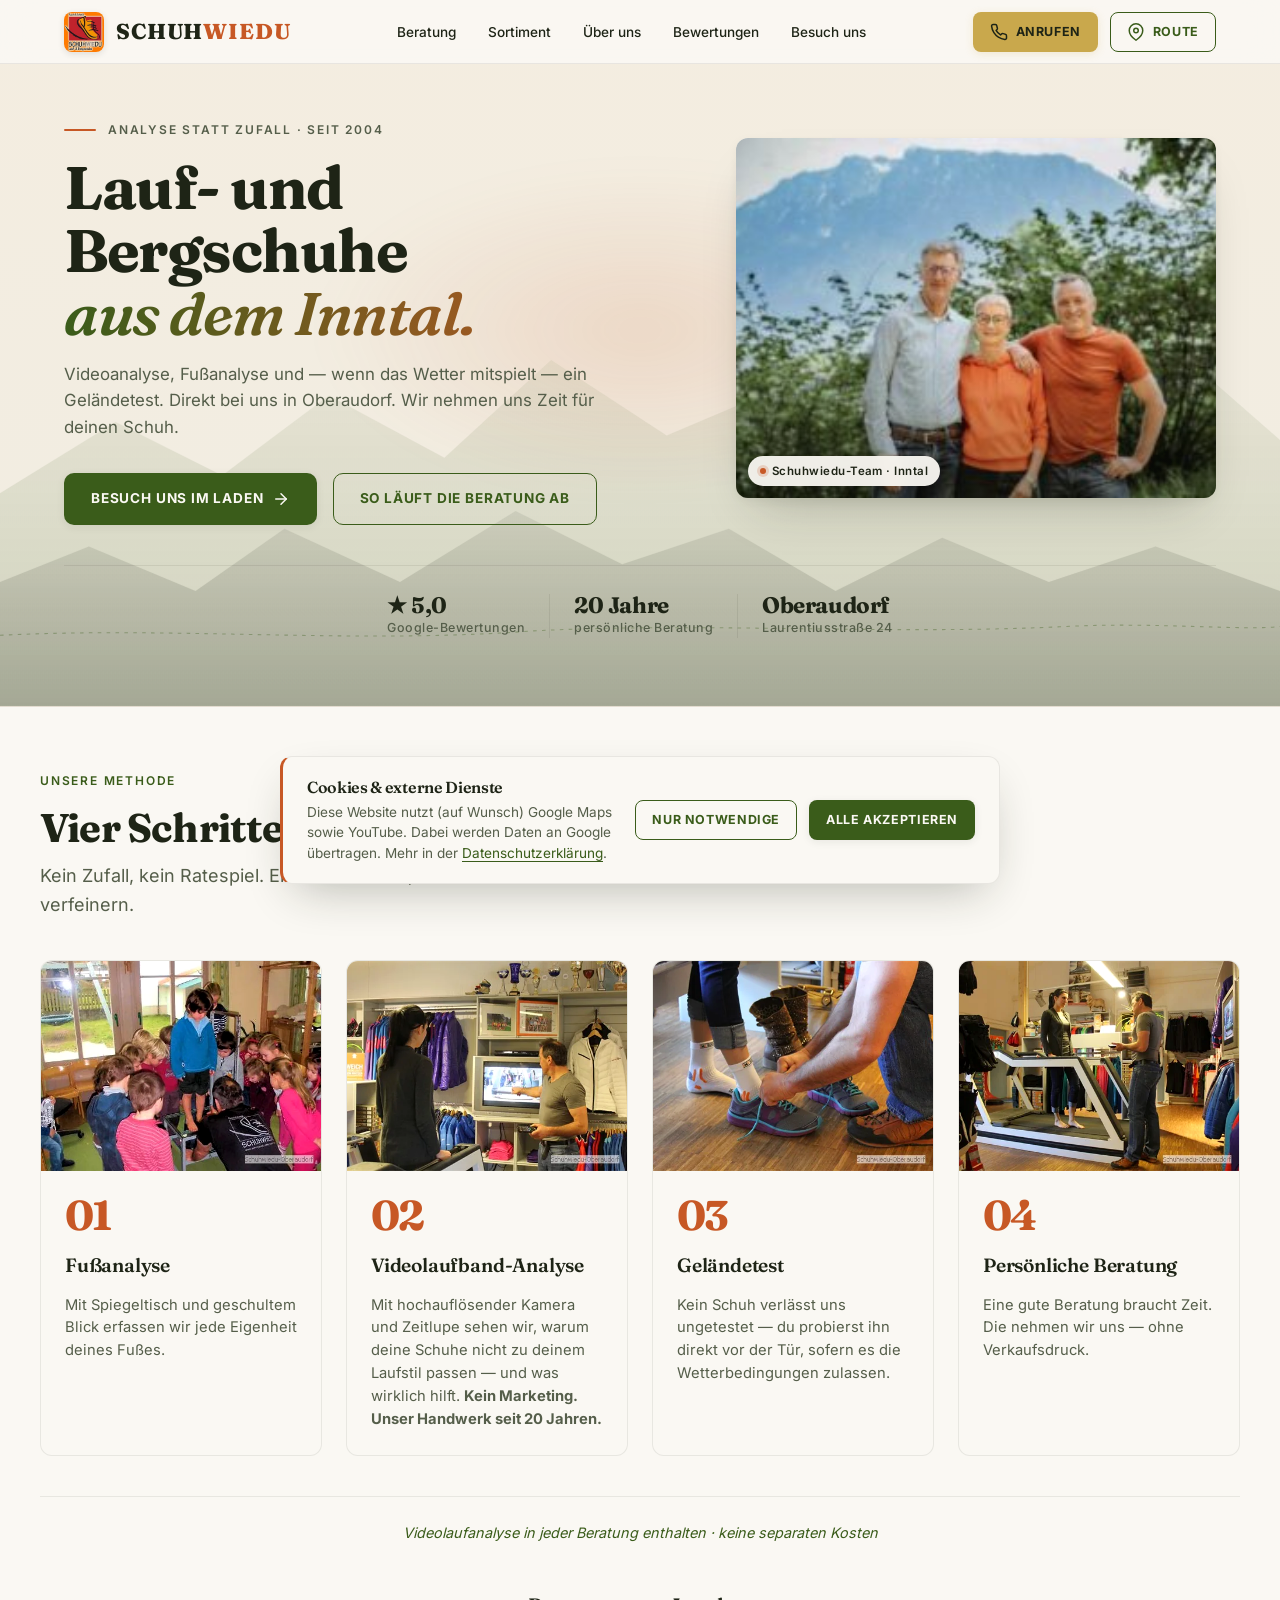
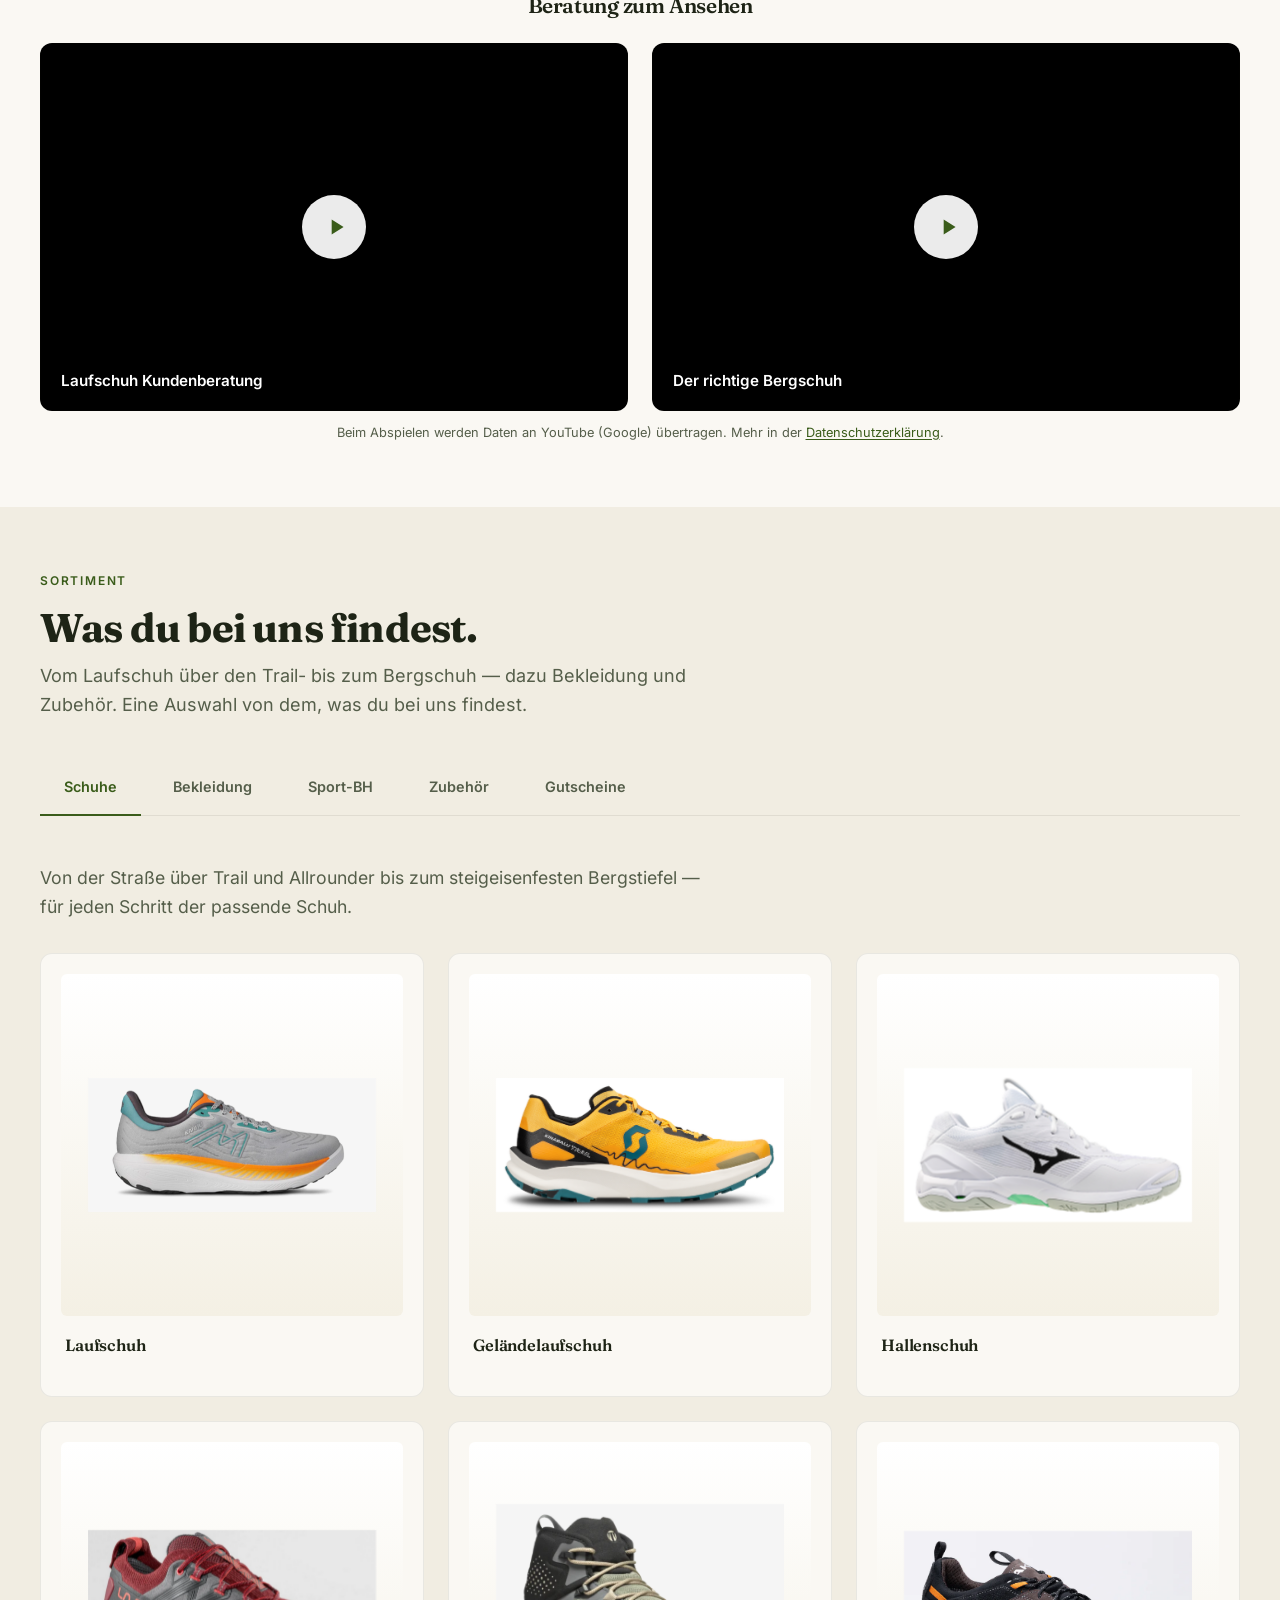
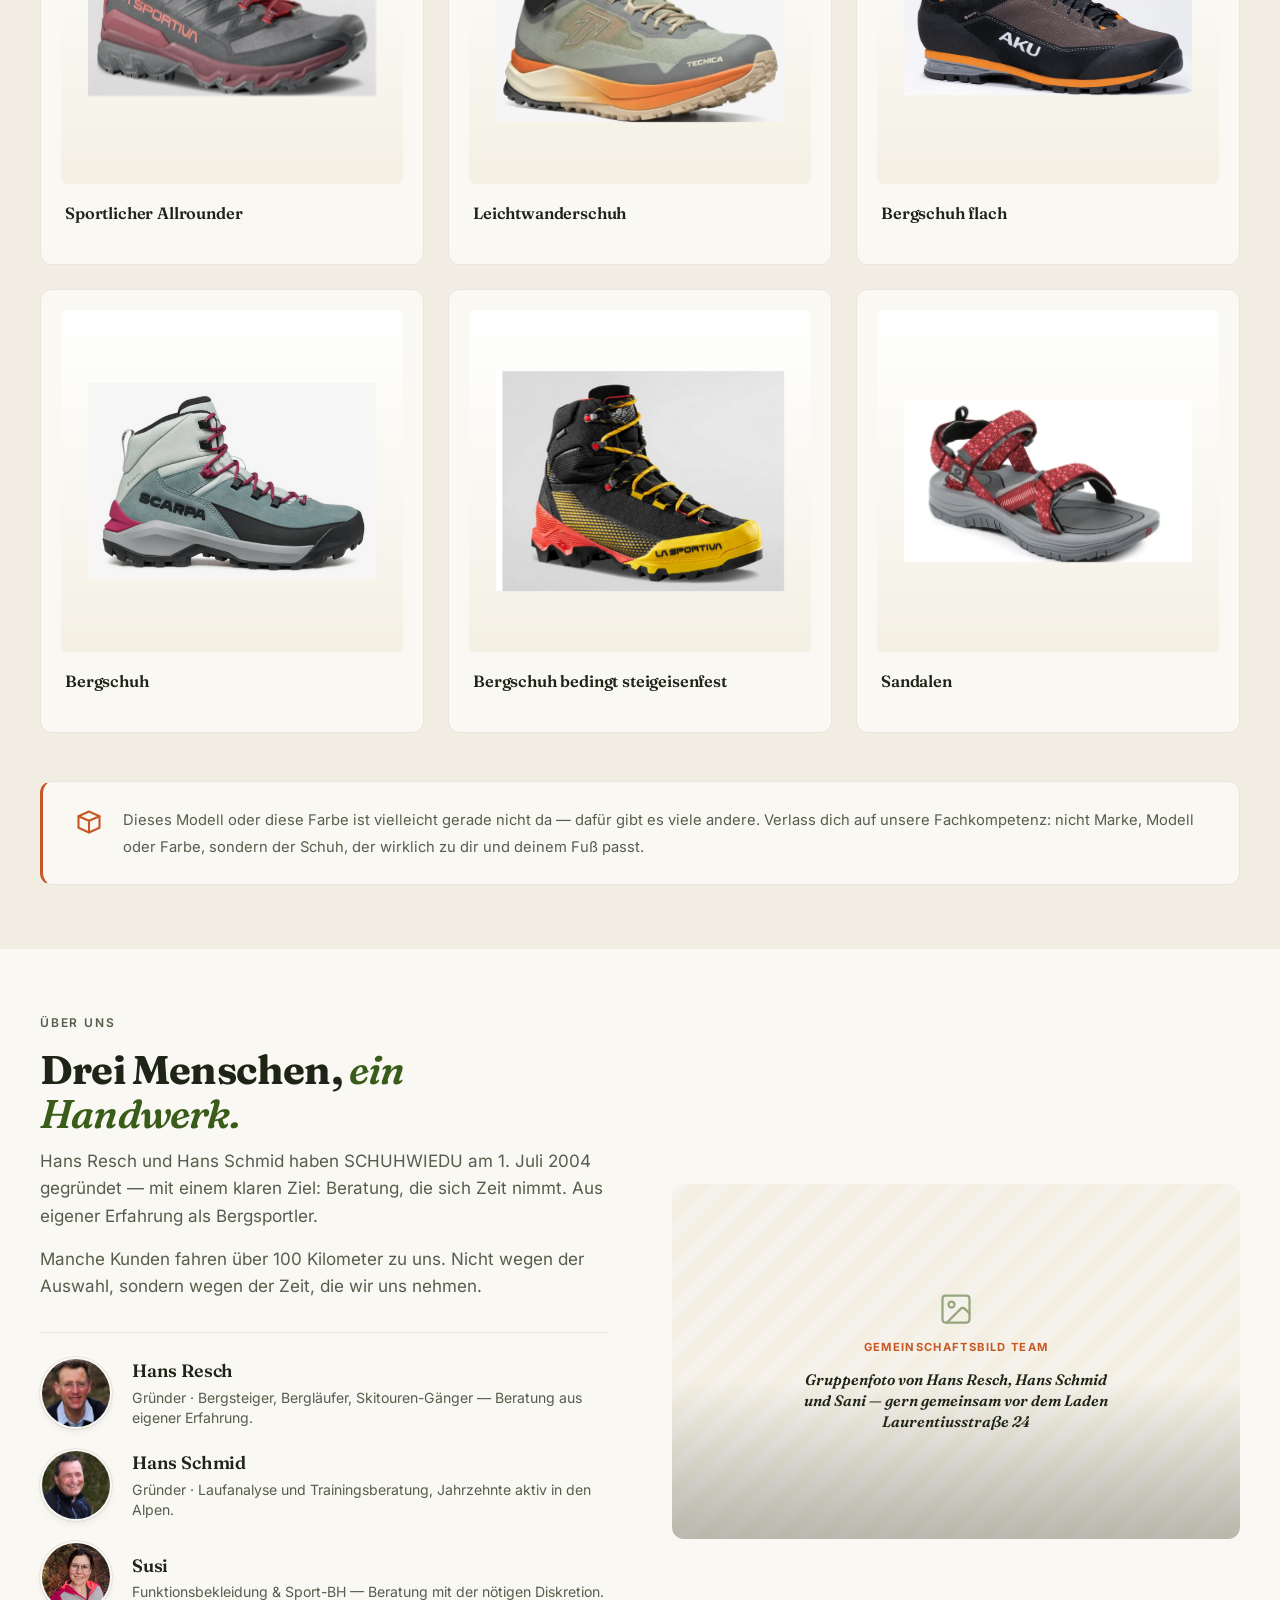
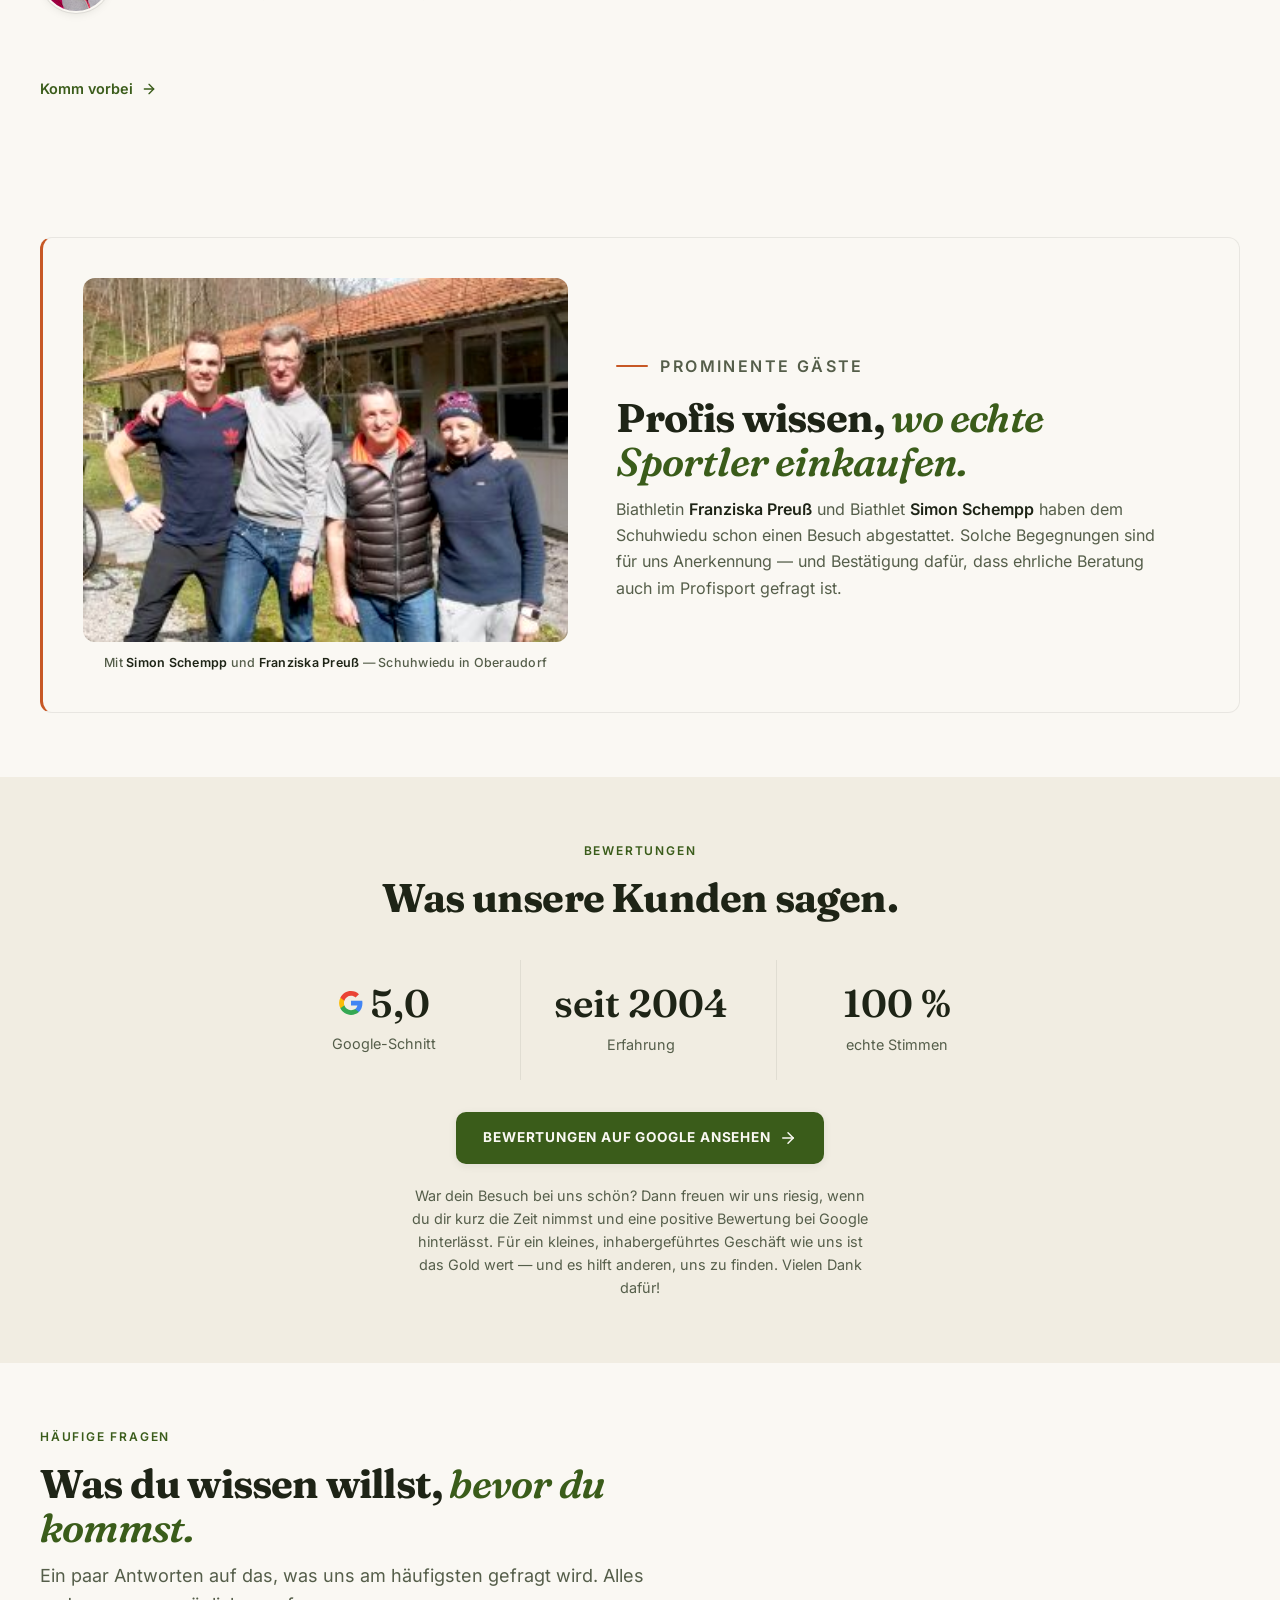
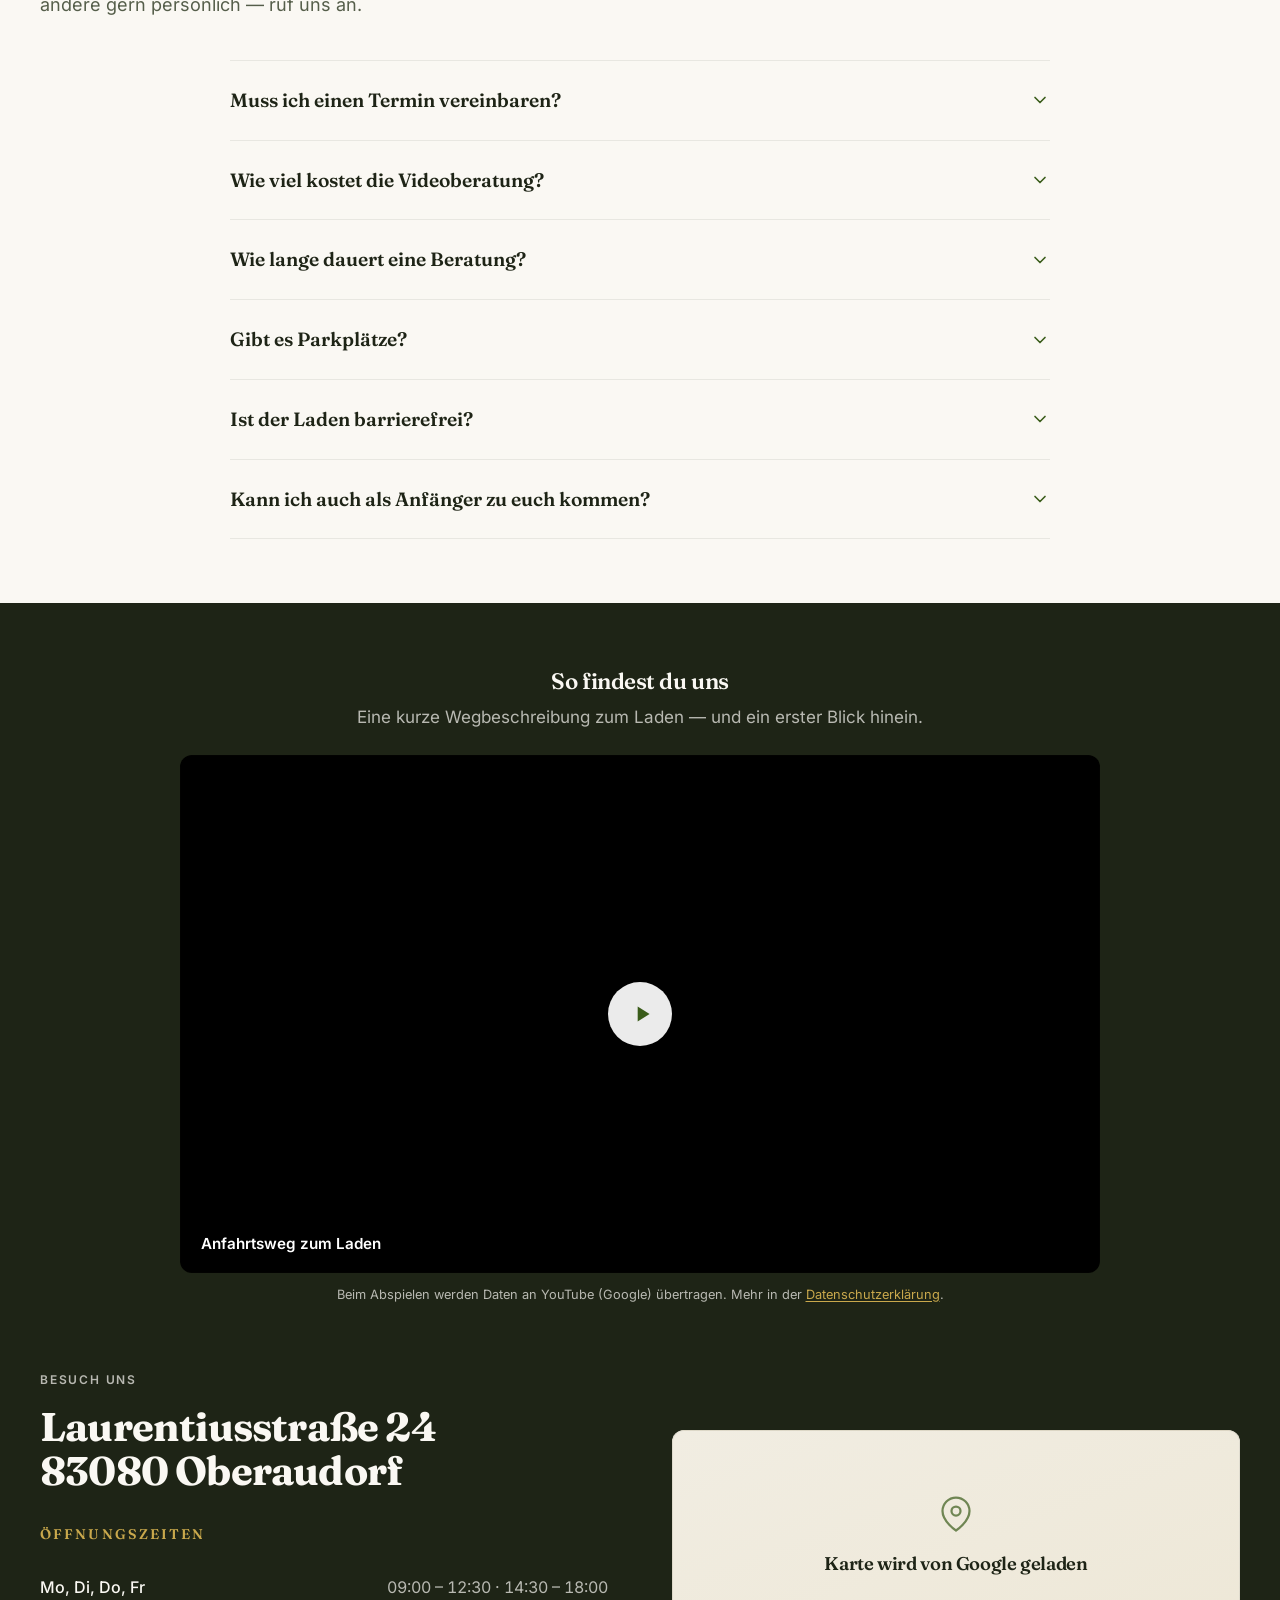
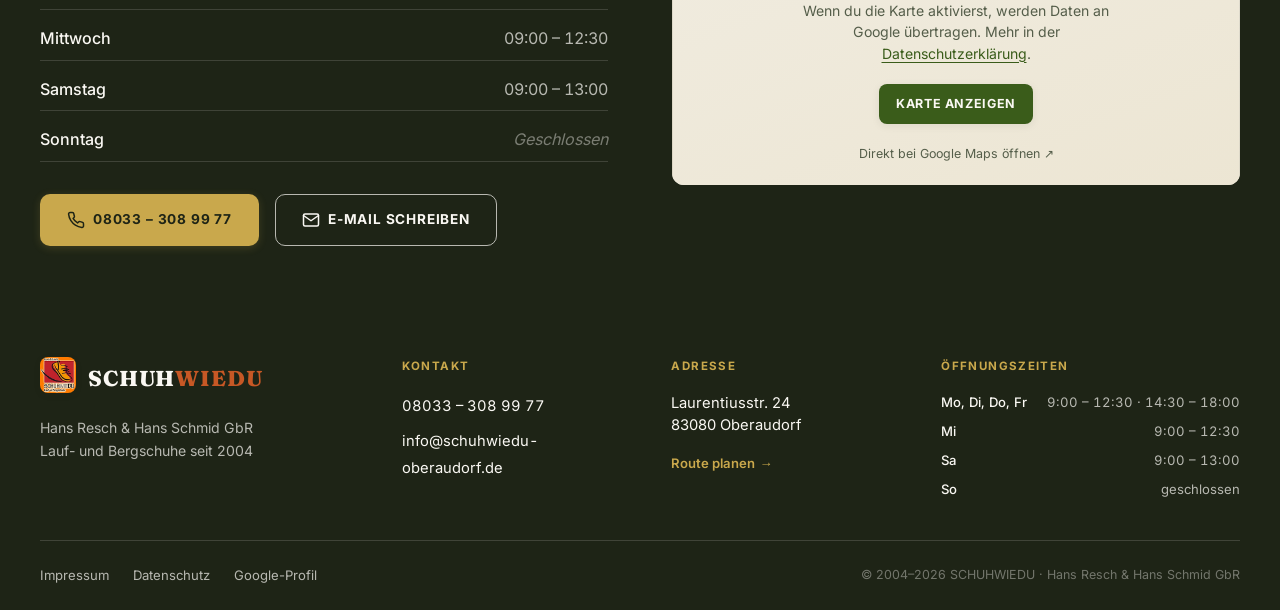
==== commit bf380821: "Sortiment: Labels Bergschuh flach/Allrounder getauscht (ohne Gore-Tex), Wetter-Hinweis beim Geländet" ====
--- a/index.html
+++ b/index.html
@@ -280,7 +280,7 @@
         <div class="method-step-body">
           <span class="step-num-big" aria-hidden="true">03</span>
           <h3>Geländetest</h3>
-          <p>Kein Schuh verlässt uns ungetestet — du probierst ihn direkt vor der Tür.</p>
+          <p>Kein Schuh verlässt uns ungetestet — du probierst ihn direkt vor der Tür, sofern es die Wetterbedingungen zulassen.</p>
         </div>
       </li>
 
@@ -353,16 +353,16 @@
             <figcaption><span class="product-brand">Hallenschuh</span></figcaption>
           </figure>
           <figure class="product-card">
-            <div class="product-img"><img src="images/schuh-bergschuh-flach.png" alt="Bergschuh flach" loading="lazy" decoding="async"></div>
-            <figcaption><span class="product-brand">Bergschuh flach</span></figcaption>
+            <div class="product-img"><img src="images/schuh-bergschuh-flach.png" alt="Sportlicher Allrounder" loading="lazy" decoding="async"></div>
+            <figcaption><span class="product-brand">Sportlicher Allrounder</span></figcaption>
           </figure>
           <figure class="product-card">
             <div class="product-img"><img src="images/schuh-leichtwanderschuh.png" alt="Leichtwanderschuh" loading="lazy" decoding="async"></div>
             <figcaption><span class="product-brand">Leichtwanderschuh</span></figcaption>
           </figure>
           <figure class="product-card">
-            <div class="product-img"><img src="images/schuh-allrounder-goretex.png" alt="Sportlicher Allrounder mit Gore-Tex" loading="lazy" decoding="async"></div>
-            <figcaption><span class="product-brand">Sportlicher Allrounder mit Gore-Tex</span></figcaption>
+            <div class="product-img"><img src="images/schuh-allrounder-goretex.png" alt="Bergschuh flach" loading="lazy" decoding="async"></div>
+            <figcaption><span class="product-brand">Bergschuh flach</span></figcaption>
           </figure>
           <figure class="product-card">
             <div class="product-img"><img src="images/schuh-bergschuh.png" alt="Bergschuh" loading="lazy" decoding="async"></div>
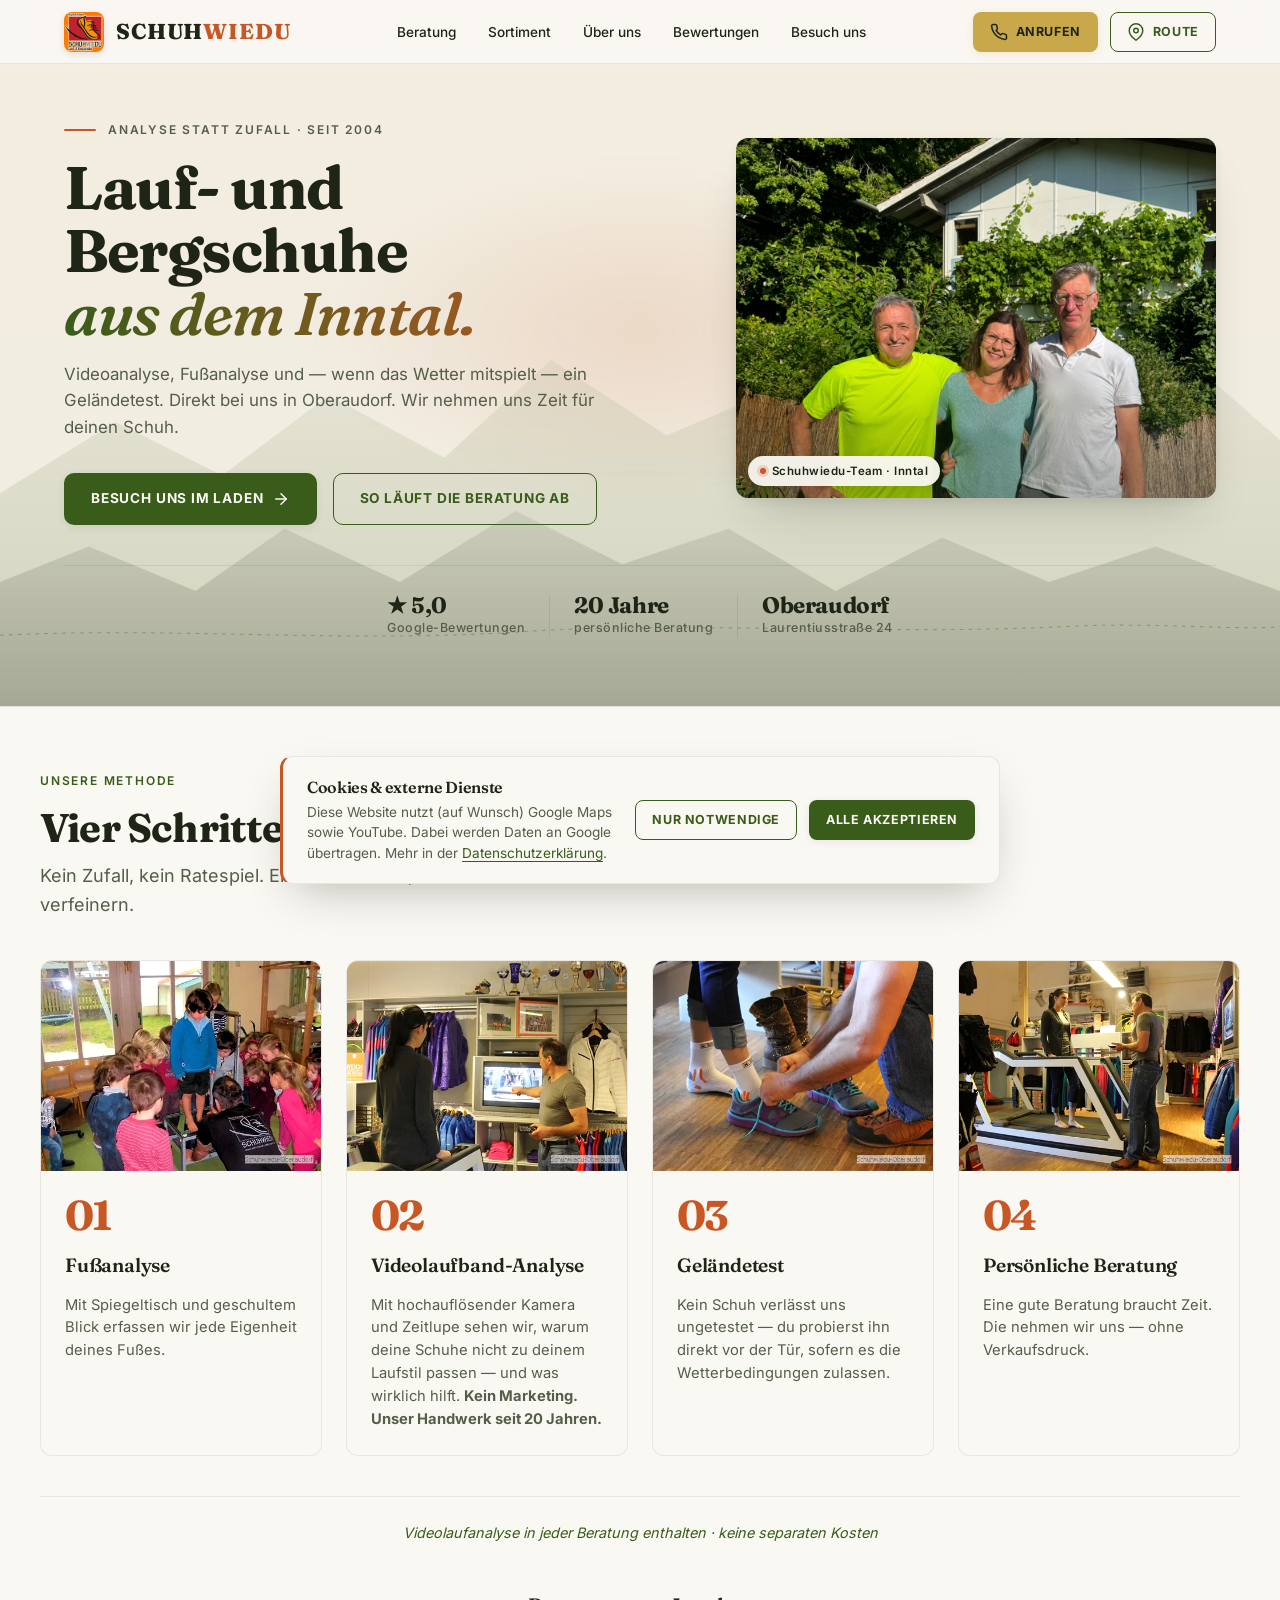
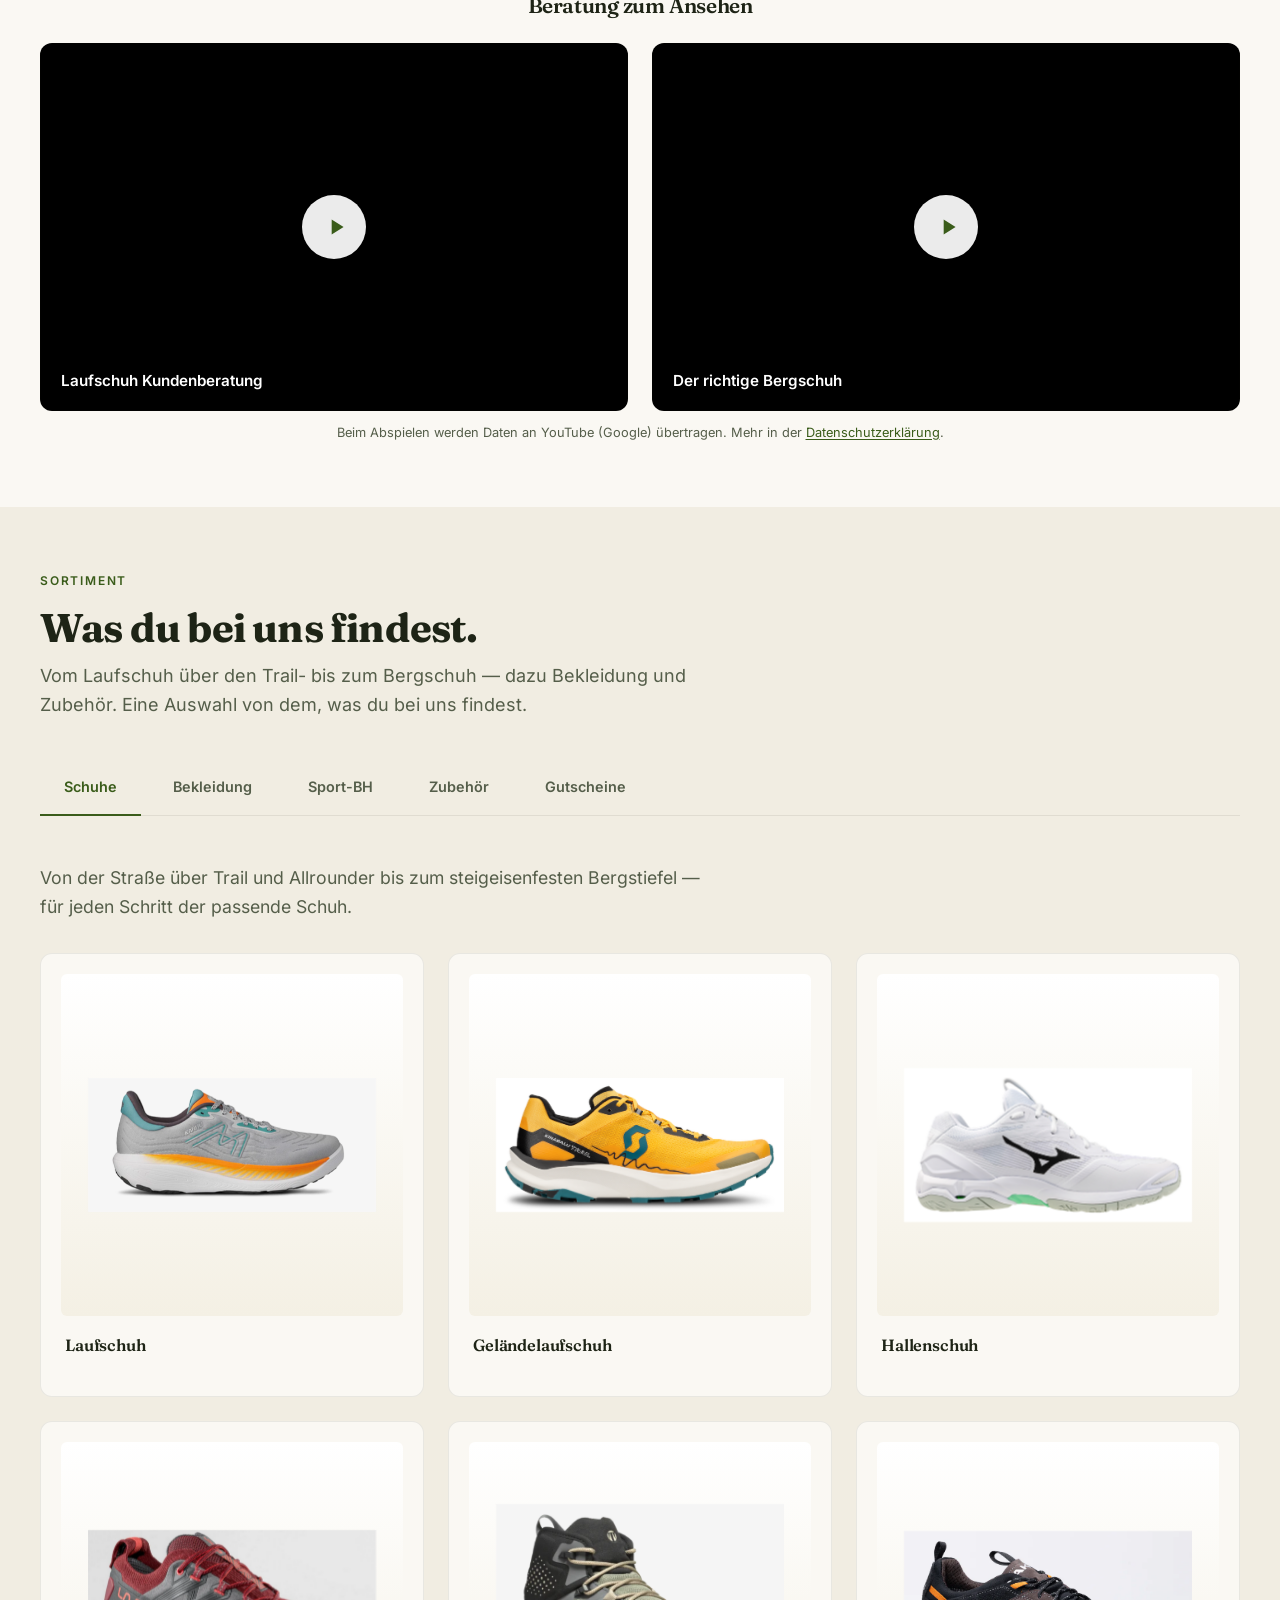
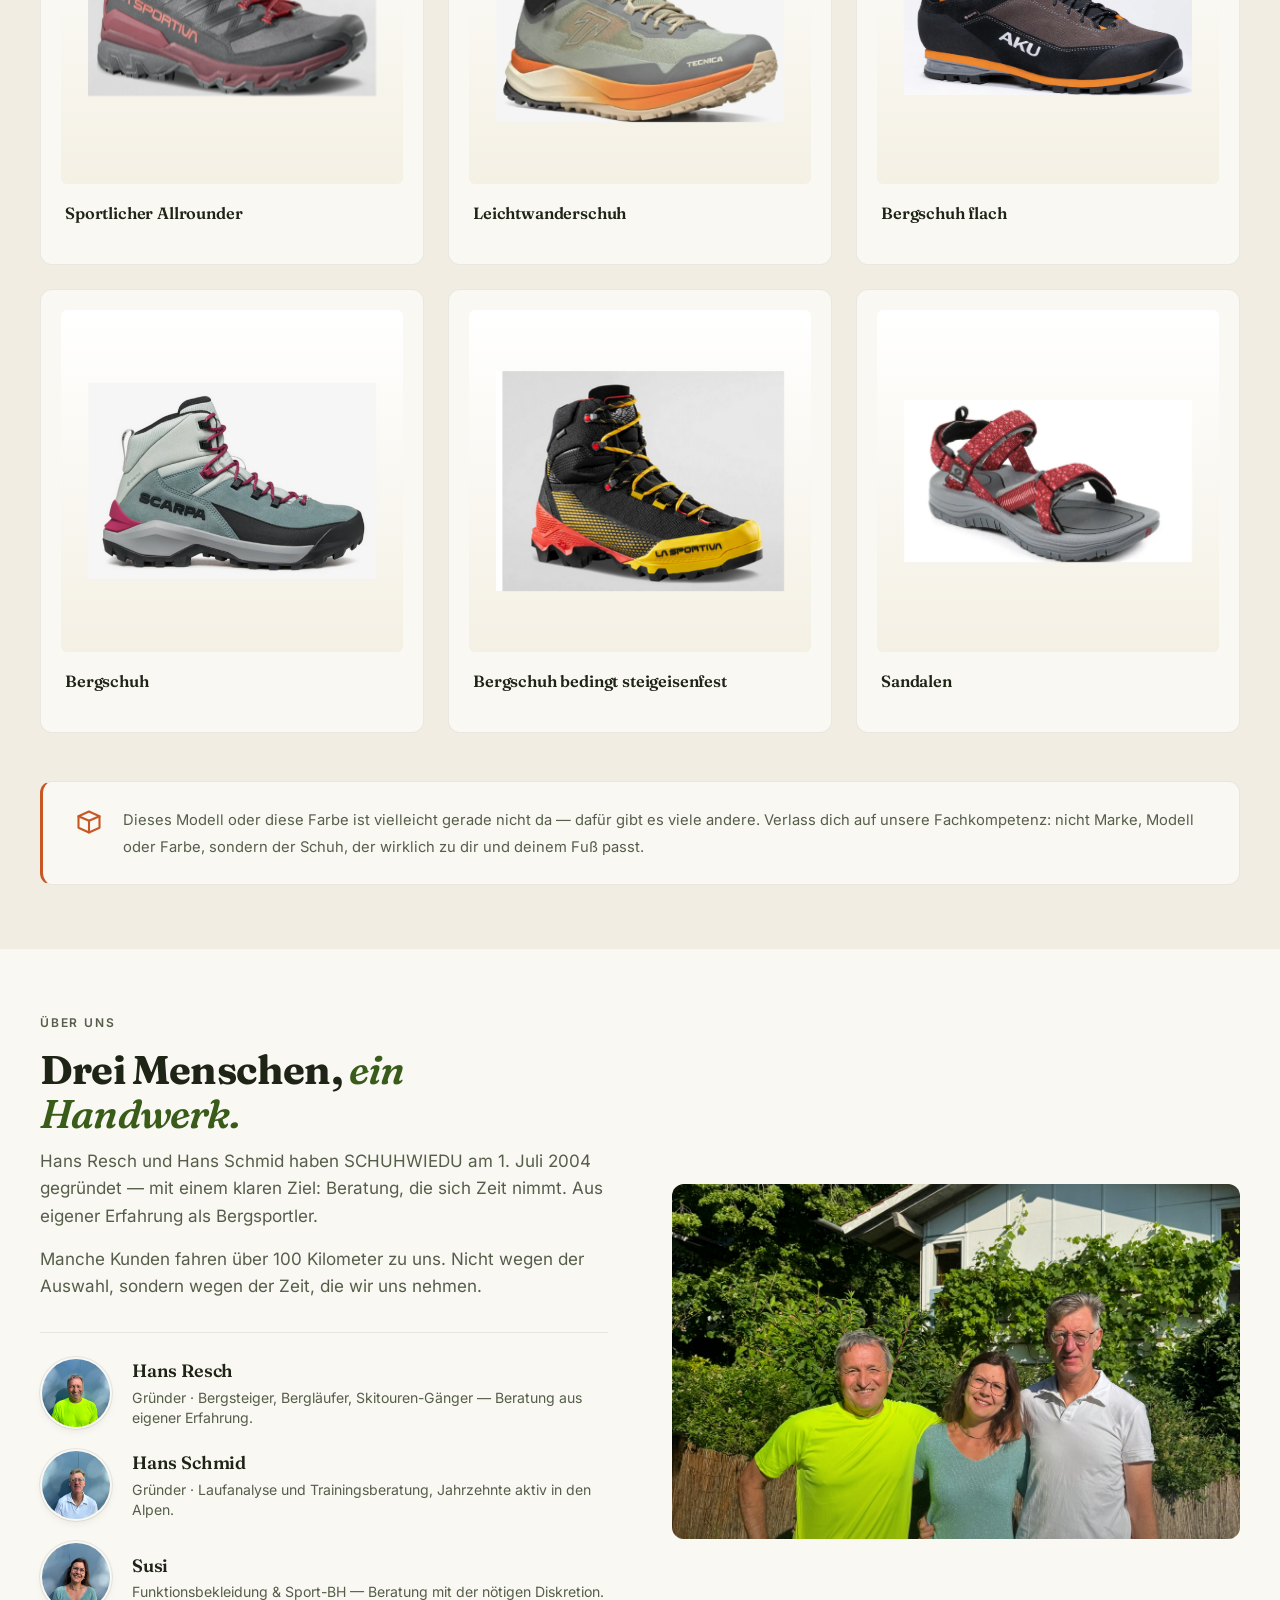
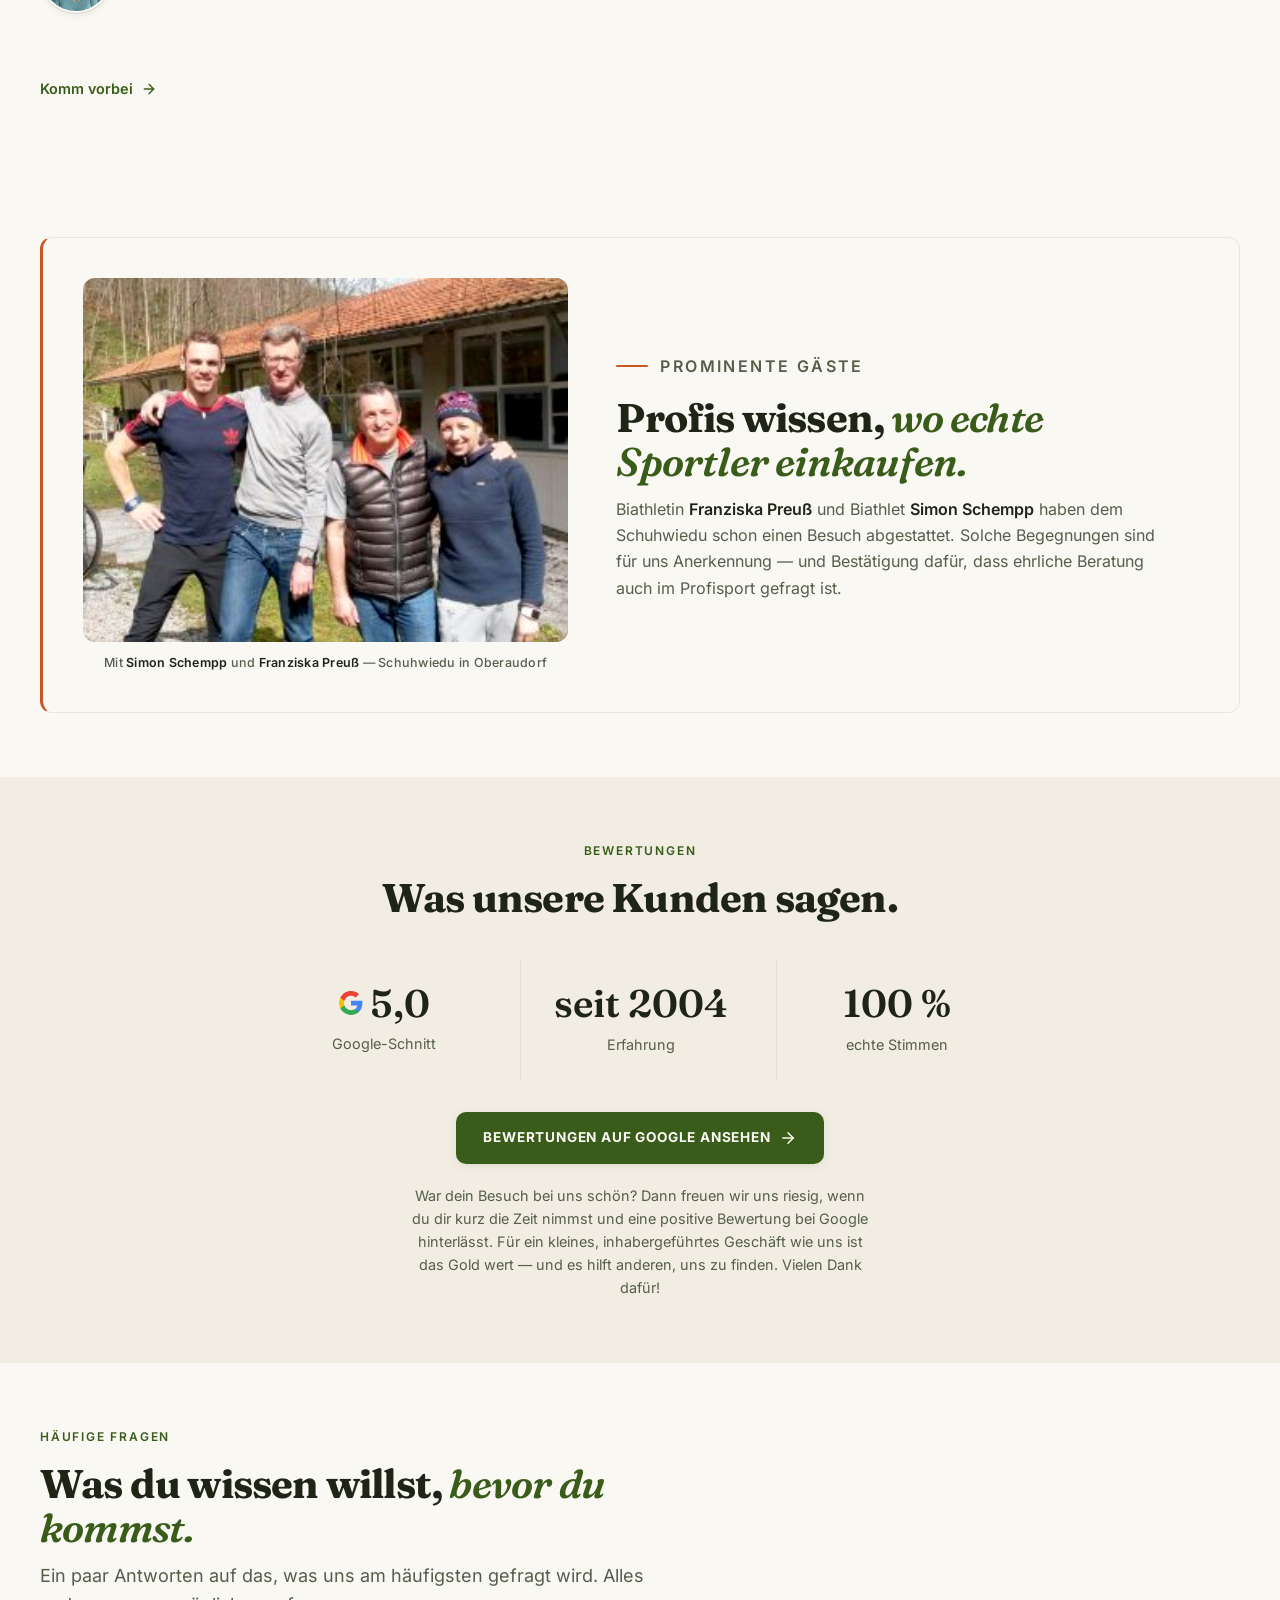
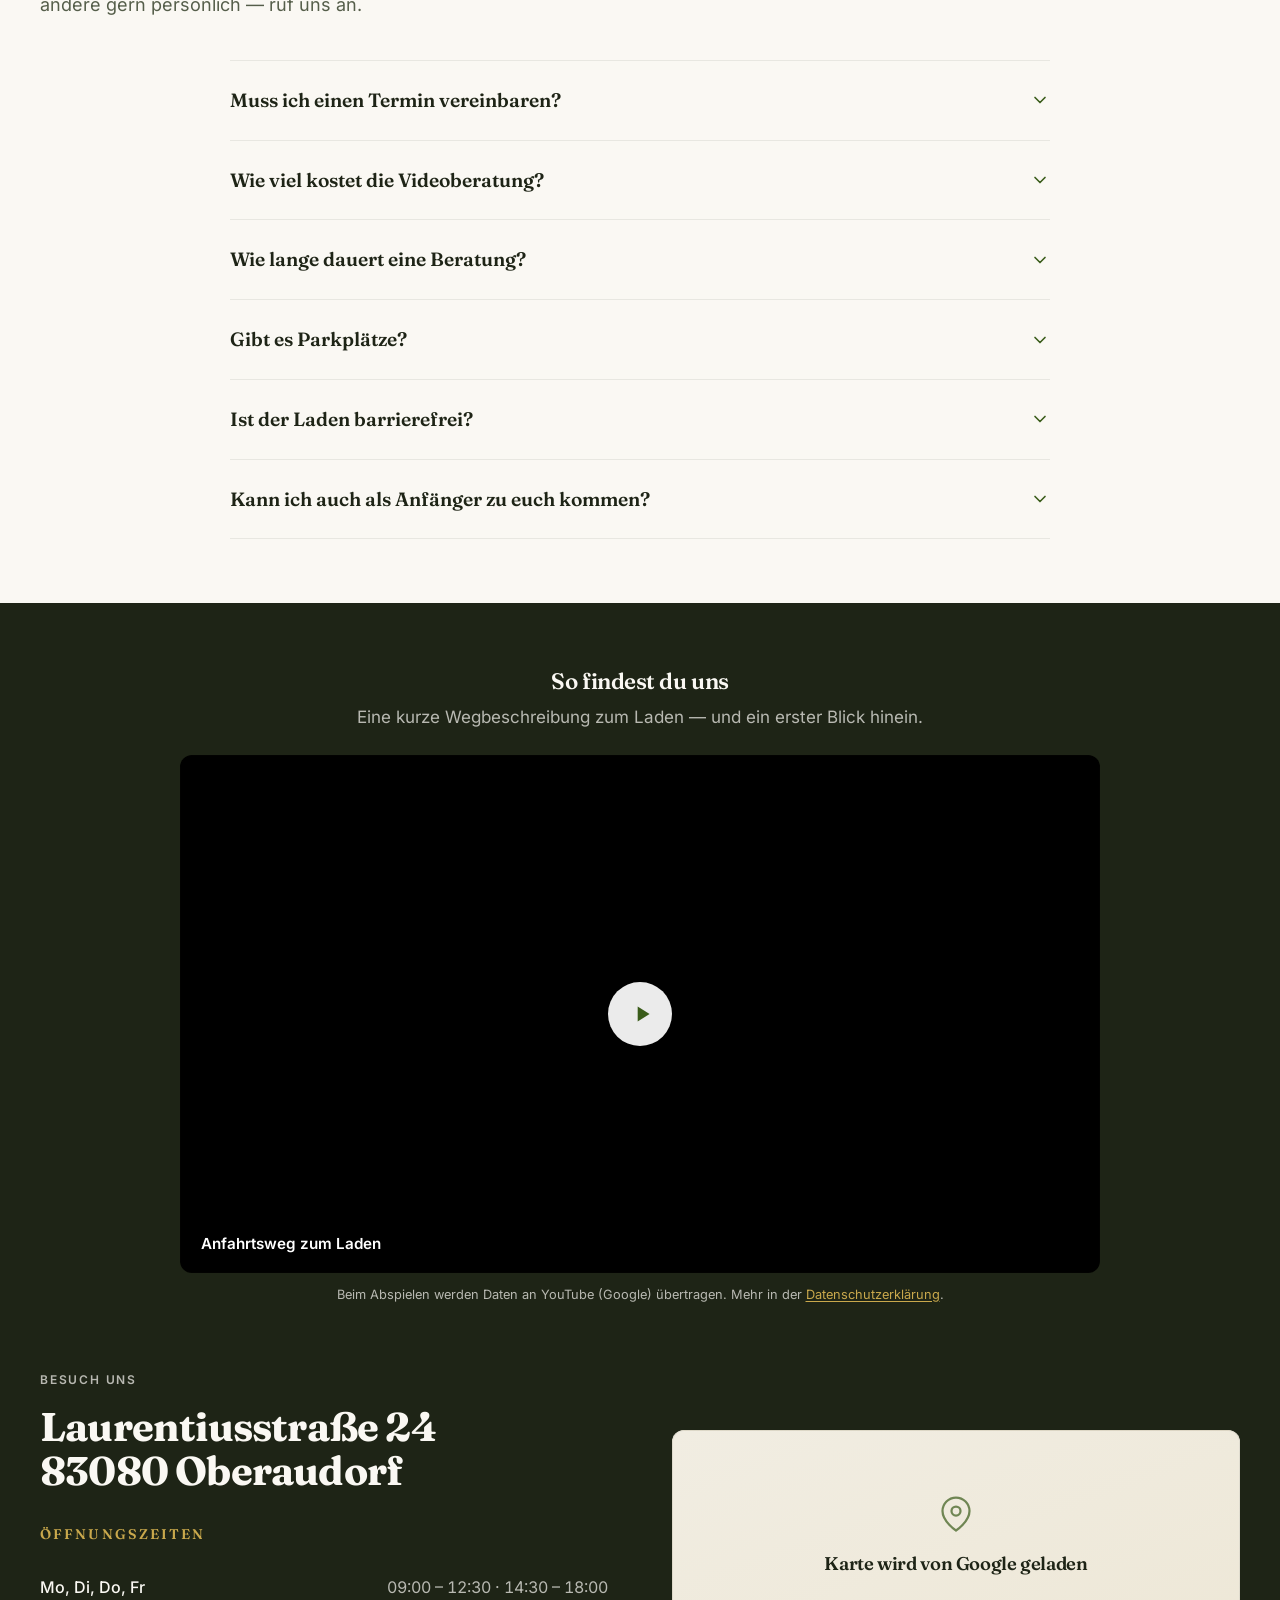
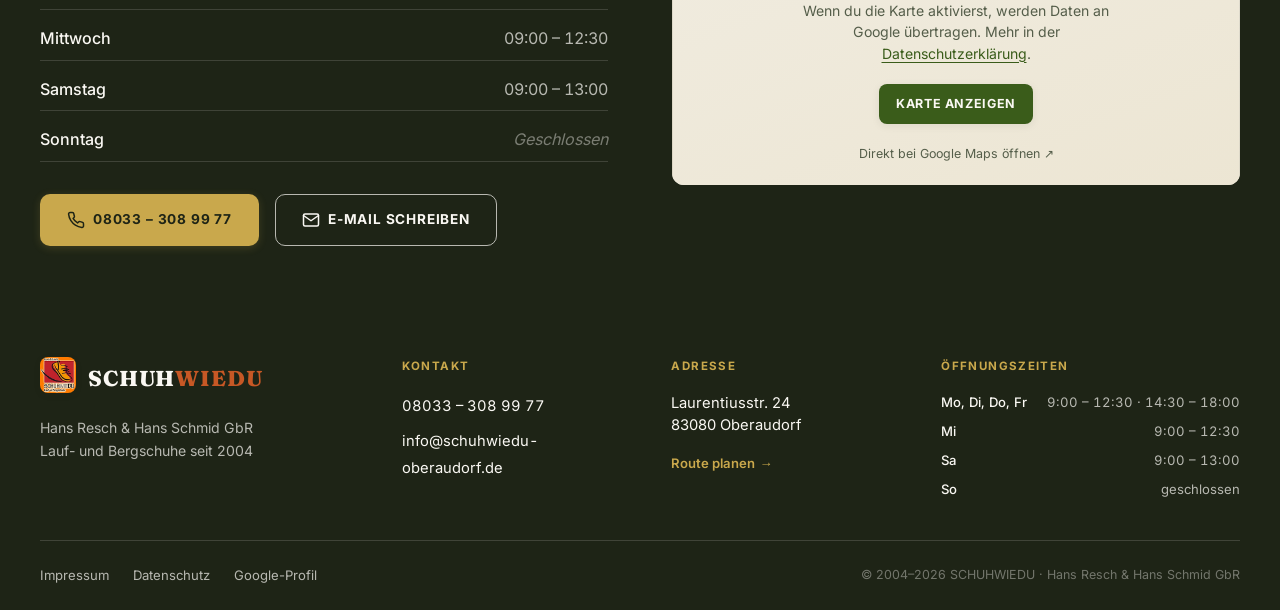
==== commit cd55bf0c: "Team-Fotos eingebaut: Hero-Gruppenbild, 3 Einzelporträts + Gruppenfoto in Über uns - Hero, Über-uns-" ====
--- a/index.html
+++ b/index.html
@@ -23,7 +23,7 @@
   <meta property="og:description" content="Videolaufanalyse, Fußanalyse und persönliche Beratung seit 2004 im Inntal.">
   <meta property="og:url" content="https://schuhwiedu-oberaudorf.de/">
   <!-- TODO BASTI: og:image muss absoluter Pfad sein, sobald Domain steht -->
-  <meta property="og:image" content="https://schuhwiedu-oberaudorf.de/images/image2.jpeg">
+  <meta property="og:image" content="https://schuhwiedu-oberaudorf.de/images/team-hero.jpg">
   <meta property="og:image:alt" content="SCHUHWIEDU Team vor der Bergkulisse im Inntal">
 
   <!-- ============ Twitter Card ============ -->
@@ -38,7 +38,7 @@
   <link rel="apple-touch-icon" sizes="180x180" href="apple-touch-icon.png">
 
   <!-- ============ Hero-Bild preloaden (LCP-Optimierung) ============ -->
-  <link rel="preload" as="image" href="images/image2.jpeg" fetchpriority="high">
+  <link rel="preload" as="image" href="images/team-hero.jpg" fetchpriority="high">
 
   <!-- ============ Fonts (lokal gehostet, DSGVO-konform) ============ -->
   <link rel="stylesheet" href="fonts/fonts.css">
@@ -52,7 +52,7 @@
     "@type": "SportingGoodsStore",
     "name": "SCHUHWIEDU",
     "description": "Fachgeschäft für Lauf- und Bergschuhe mit Videolaufanalyse in Oberaudorf im Inntal. Seit 2004 inhabergeführt.",
-    "image": "https://schuhwiedu-oberaudorf.de/images/image2.jpeg",
+    "image": "https://schuhwiedu-oberaudorf.de/images/team-hero.jpg",
     "url": "https://schuhwiedu-oberaudorf.de/",
     "telephone": "+49 8033 3089977",
     "email": "info@schuhwiedu-oberaudorf.de",
@@ -203,7 +203,7 @@
     </div>
 
     <figure class="hero-portrait" aria-hidden="true">
-      <img src="images/image2.jpeg" alt="" fetchpriority="high" decoding="async">
+      <img src="images/team-hero.jpg" alt="" fetchpriority="high" decoding="async">
       <figcaption class="hero-portrait-caption">
         <span class="hero-portrait-dot" aria-hidden="true"></span>
         Schuhwiedu-Team · Inntal
@@ -487,7 +487,7 @@
       <ul class="team-list" aria-label="Unser Team">
         <li>
           <span class="team-avatar">
-            <img src="images/image52.jpeg" alt="Portrait Hans Resch" loading="lazy" decoding="async">
+            <img src="images/team-resch.jpg" alt="Portrait Hans Resch" loading="lazy" decoding="async">
           </span>
           <div>
             <strong>Hans Resch</strong>
@@ -496,7 +496,7 @@
         </li>
         <li>
           <span class="team-avatar">
-            <img src="images/image53.jpeg" alt="Portrait Hans Schmid" loading="lazy" decoding="async">
+            <img src="images/team-schmid.jpg" alt="Portrait Hans Schmid" loading="lazy" decoding="async">
           </span>
           <div>
             <strong>Hans Schmid</strong>
@@ -505,7 +505,7 @@
         </li>
         <li>
           <span class="team-avatar">
-            <img src="images/image65.jpeg" alt="Portrait Susi" loading="lazy" decoding="async">
+            <img src="images/team-susi.jpg" alt="Portrait Susi" loading="lazy" decoding="async">
           </span>
           <div>
             <strong>Susi</strong>
@@ -520,11 +520,7 @@
       </a>
     </div>
     <div class="split-visual split-visual-store reveal">
-      <div class="img-placeholder">
-        <svg viewBox="0 0 24 24" fill="none" stroke="currentColor" stroke-width="1.5" stroke-linecap="round" stroke-linejoin="round"><rect x="3" y="3" width="18" height="18" rx="2"/><circle cx="9" cy="9" r="2"/><path d="m21 15-3.086-3.086a2 2 0 0 0-2.828 0L6 21"/></svg>
-        <span class="ph-label">Gemeinschaftsbild Team</span>
-        <span class="ph-text">Gruppenfoto von Hans Resch, Hans Schmid und Sani — gern gemeinsam vor dem Laden Laurentiusstraße 24</span>
-      </div>
+      <img src="images/team-gruppe.jpg" alt="Hans Resch, Susi und Hans Schmid — das Team von SCHUHWIEDU" loading="lazy" decoding="async">
     </div>
   </div>
 </section>
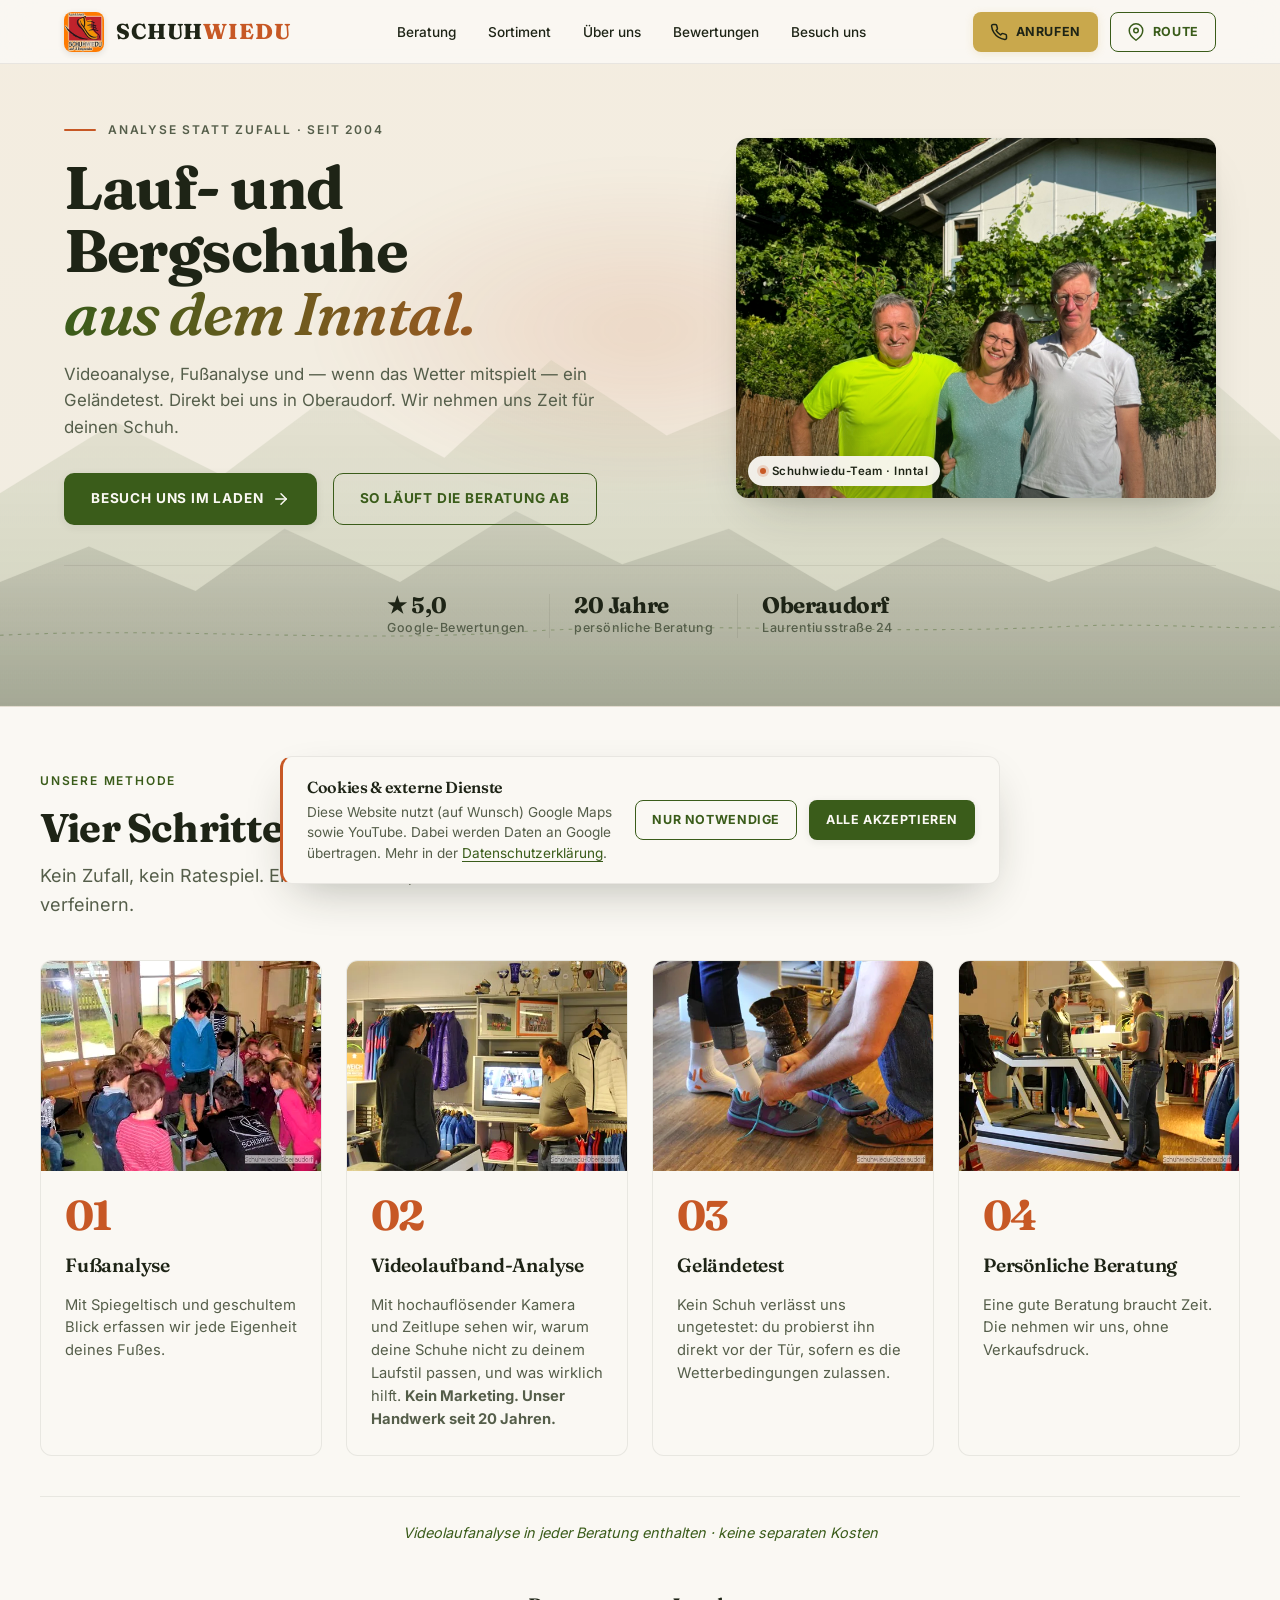
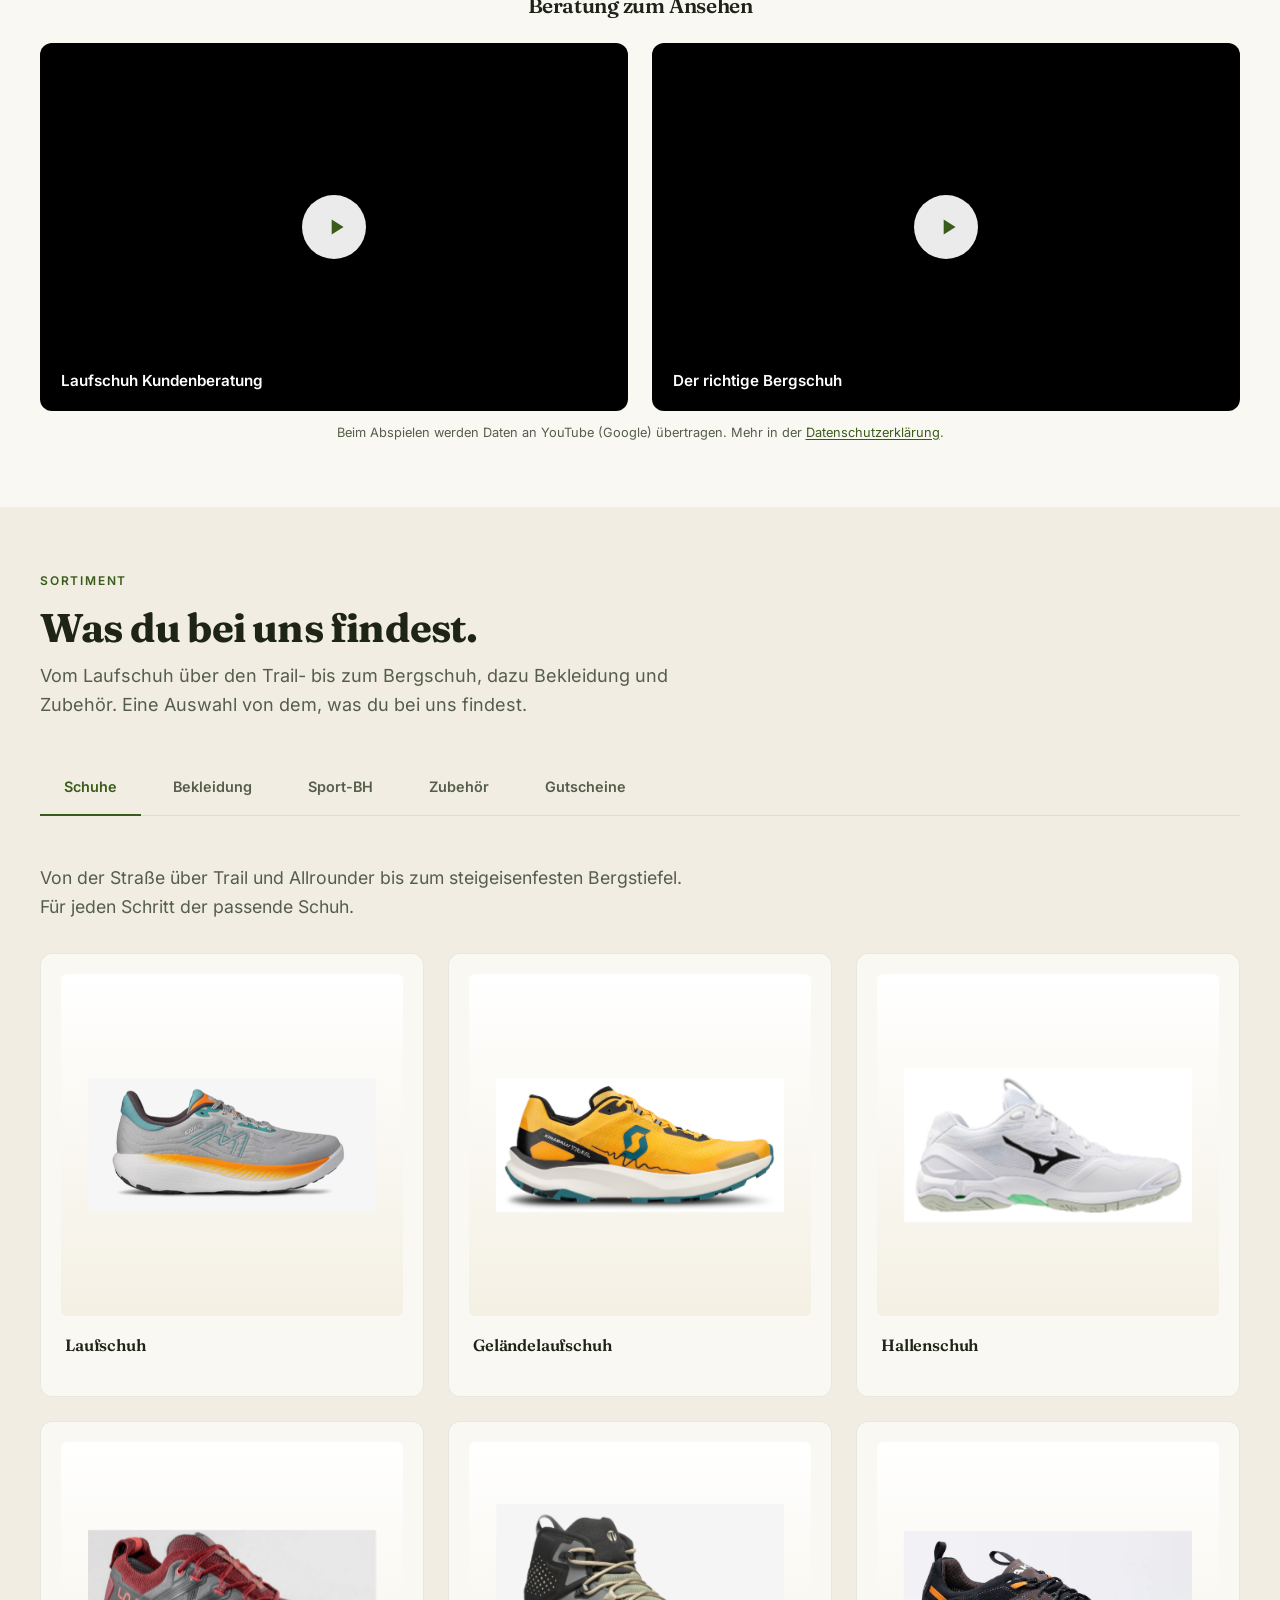
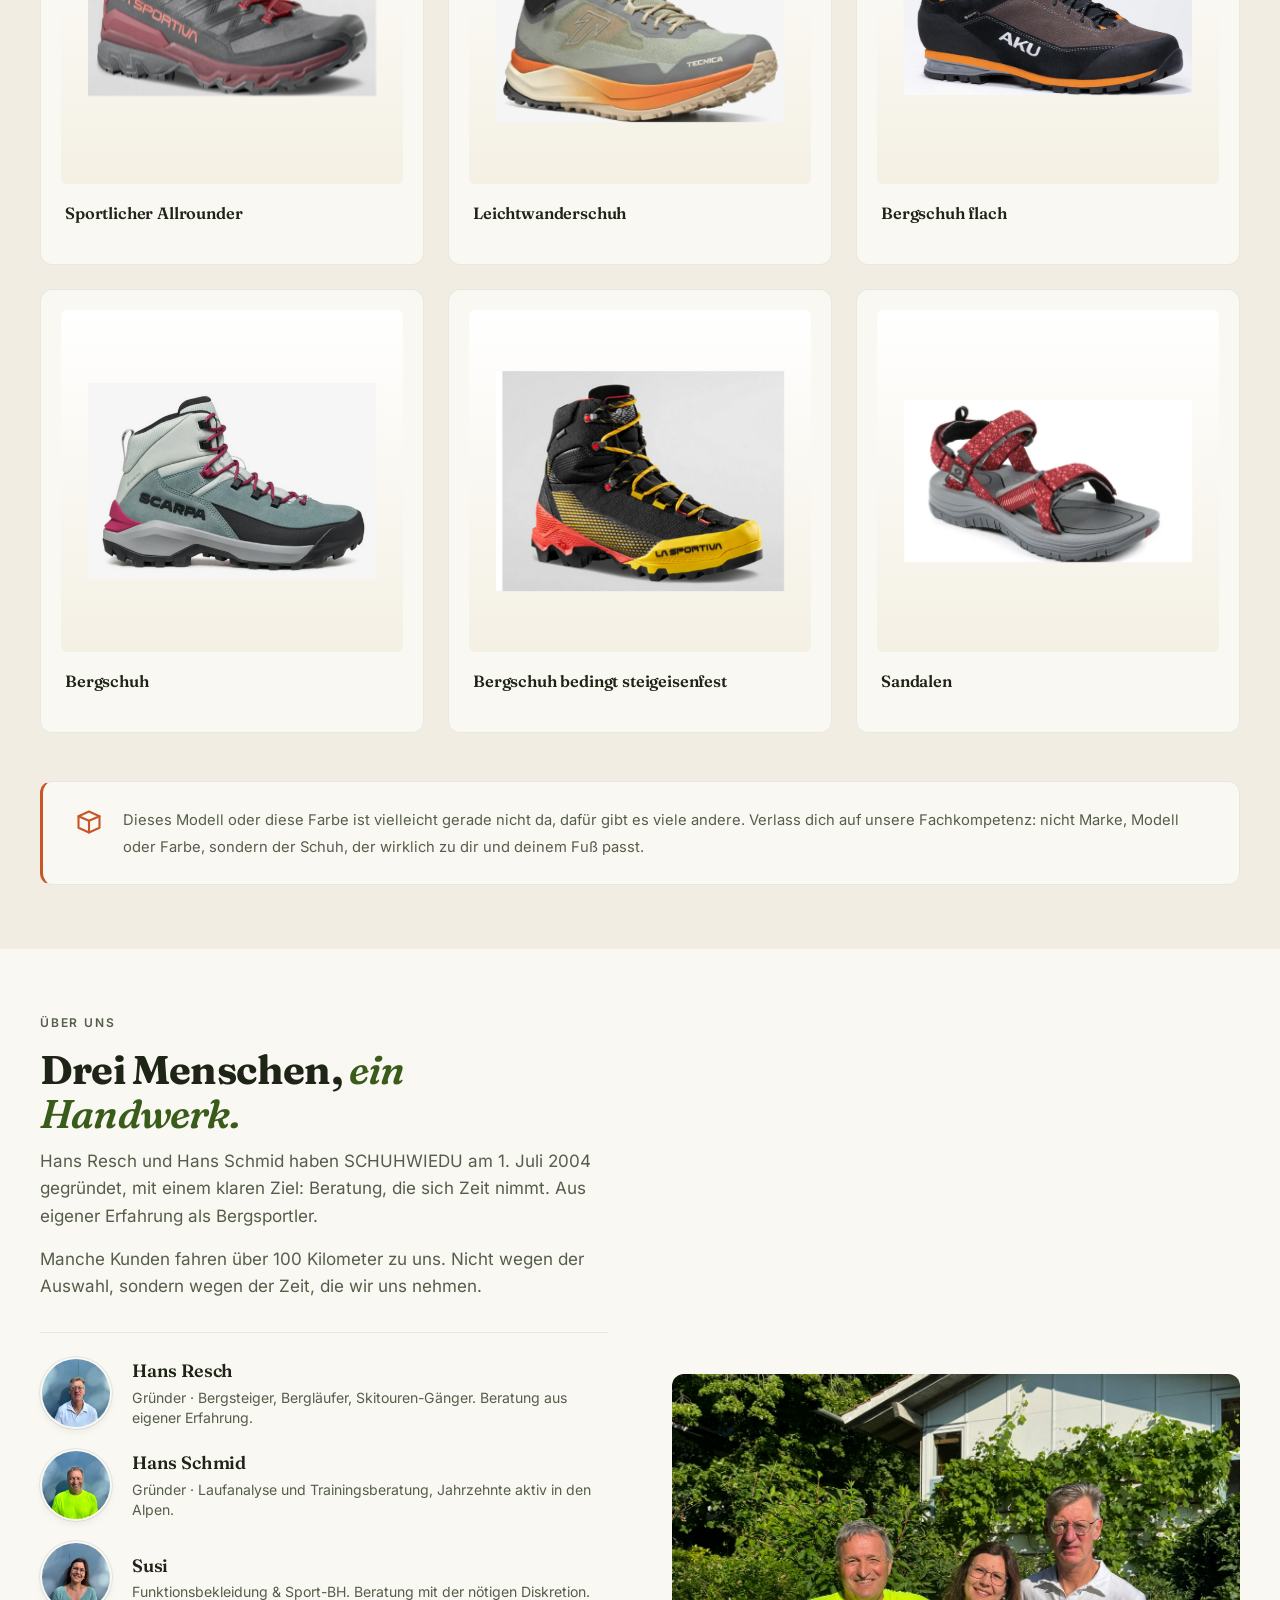
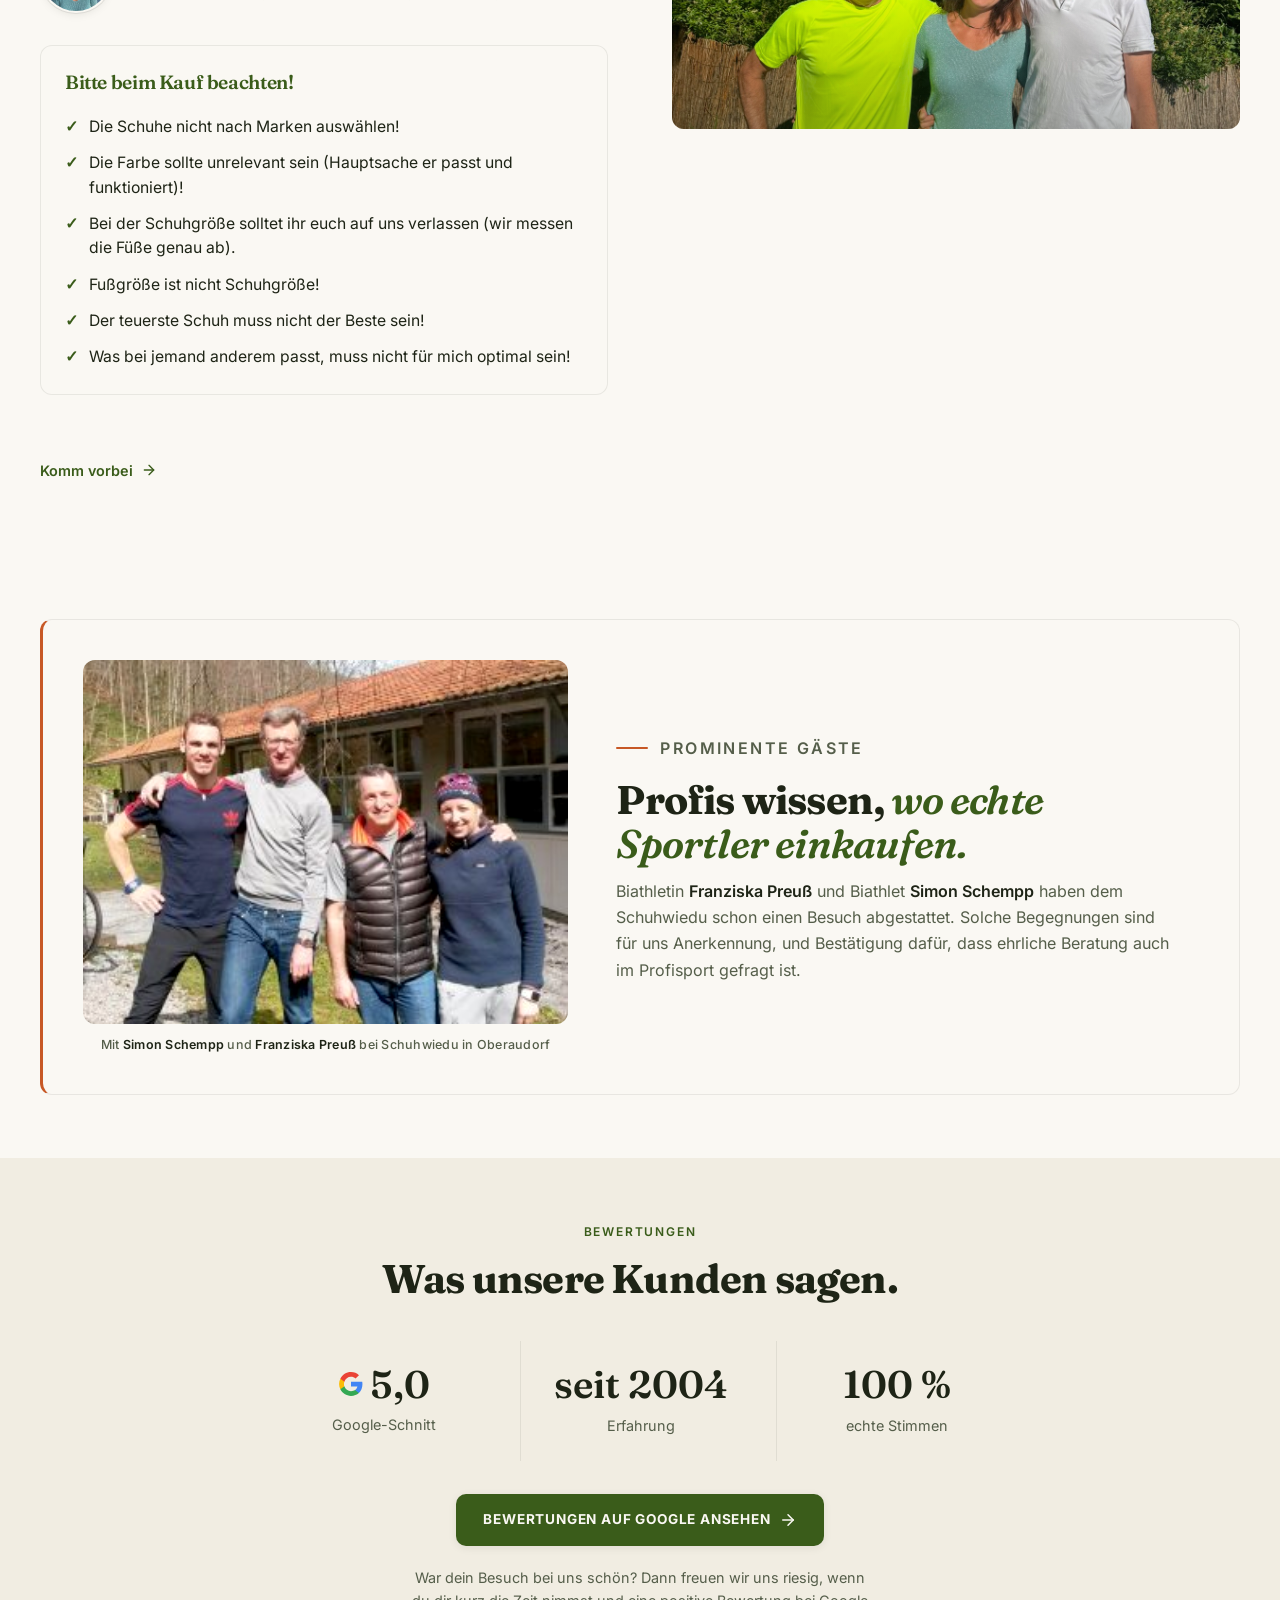
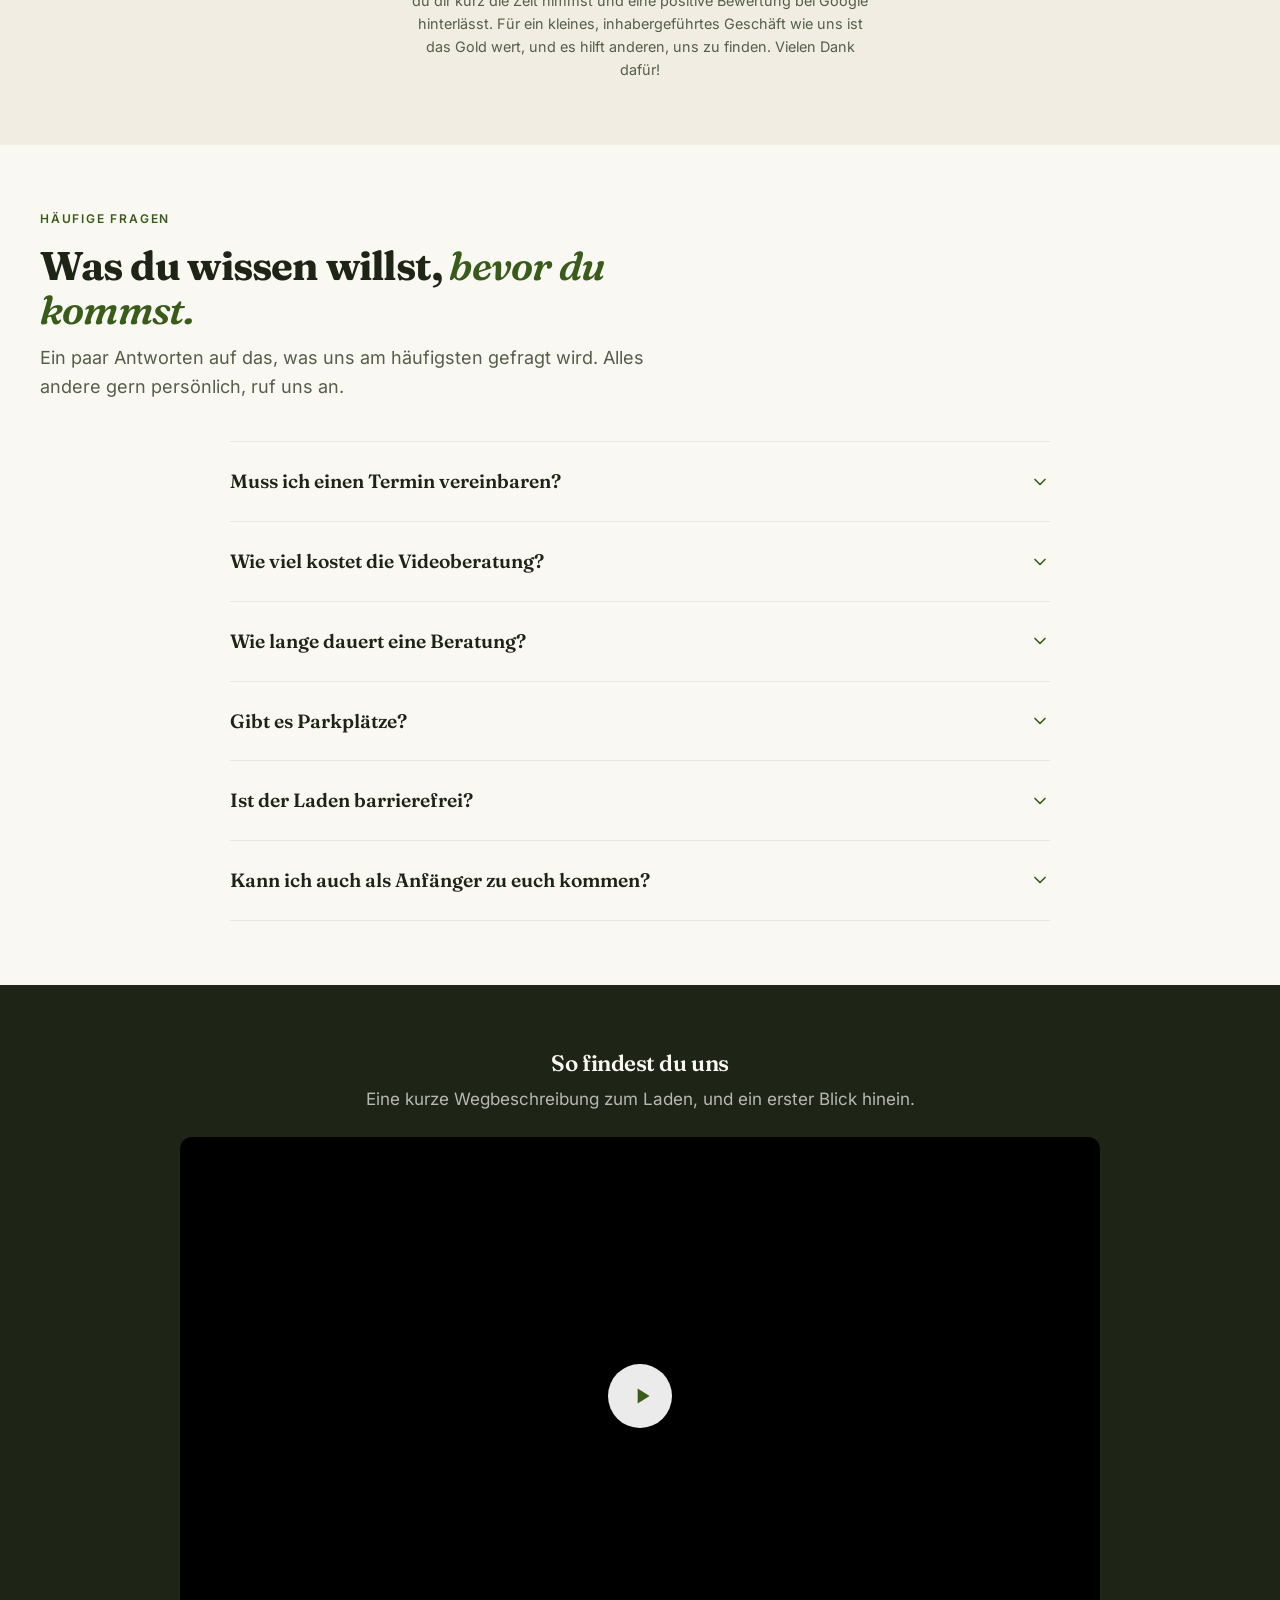
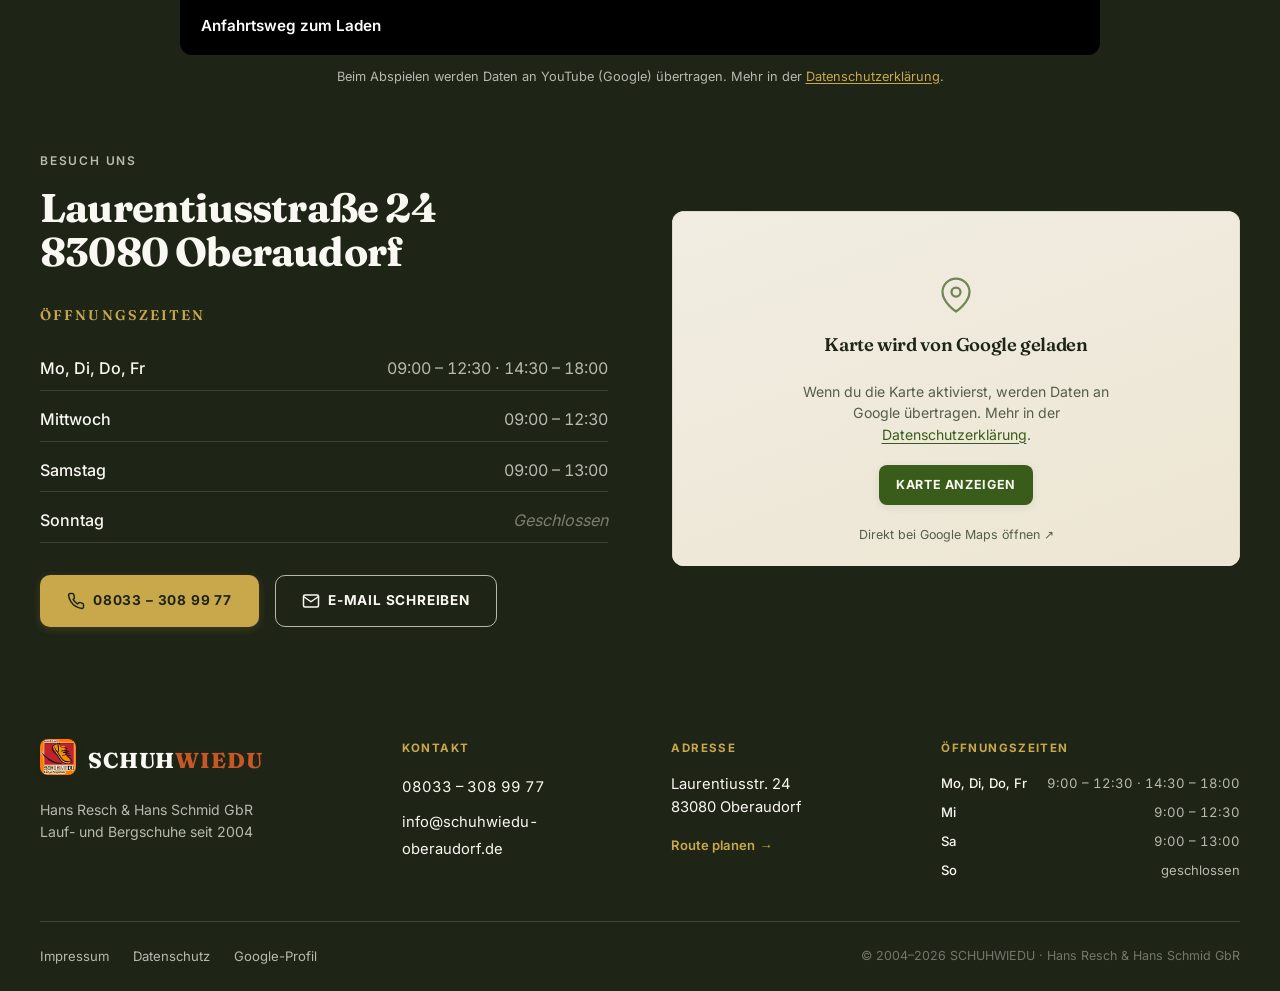
==== commit d9d80549: "Über uns: Hinweis-Kasten "Bitte beim Kauf beachten" ergänzt Co-Authored-By: Claude Opus 4.8 <noreply" ====
--- a/index.html
+++ b/index.html
@@ -12,7 +12,6 @@
   <meta name="author" content="SCHUHWIEDU — Hans Resch & Hans Schmid GbR">
   <meta name="theme-color" content="#faf8f3">
 
-  <!-- TODO BASTI: canonical auf echte Domain anpassen, sobald Hosting steht -->
   <link rel="canonical" href="https://schuhwiedu-oberaudorf.de/">
 
   <!-- ============ Open Graph (Facebook, WhatsApp, LinkedIn) ============ -->
@@ -22,7 +21,6 @@
   <meta property="og:title" content="Laufanalyse & Bergschuhe in Oberaudorf · SCHUHWIEDU">
   <meta property="og:description" content="Videolaufanalyse, Fußanalyse und persönliche Beratung seit 2004 im Inntal.">
   <meta property="og:url" content="https://schuhwiedu-oberaudorf.de/">
-  <!-- TODO BASTI: og:image muss absoluter Pfad sein, sobald Domain steht -->
   <meta property="og:image" content="https://schuhwiedu-oberaudorf.de/images/team-hero.jpg">
   <meta property="og:image:alt" content="SCHUHWIEDU Team vor der Bergkulisse im Inntal">
 
@@ -269,7 +267,7 @@
         <div class="method-step-body">
           <span class="step-num-big" aria-hidden="true">02</span>
           <h3>Videolaufband-Analyse</h3>
-          <p>Mit hochauflösender Kamera und Zeitlupe sehen wir, warum deine Schuhe nicht zu deinem Laufstil passen — und was wirklich hilft. <strong>Kein Marketing. Unser Handwerk seit 20 Jahren.</strong></p>
+          <p>Mit hochauflösender Kamera und Zeitlupe sehen wir, warum deine Schuhe nicht zu deinem Laufstil passen, und was wirklich hilft. <strong>Kein Marketing. Unser Handwerk seit 20 Jahren.</strong></p>
         </div>
       </li>
 
@@ -280,7 +278,7 @@
         <div class="method-step-body">
           <span class="step-num-big" aria-hidden="true">03</span>
           <h3>Geländetest</h3>
-          <p>Kein Schuh verlässt uns ungetestet — du probierst ihn direkt vor der Tür, sofern es die Wetterbedingungen zulassen.</p>
+          <p>Kein Schuh verlässt uns ungetestet: du probierst ihn direkt vor der Tür, sofern es die Wetterbedingungen zulassen.</p>
         </div>
       </li>
 
@@ -291,7 +289,7 @@
         <div class="method-step-body">
           <span class="step-num-big" aria-hidden="true">04</span>
           <h3>Persönliche Beratung</h3>
-          <p>Eine gute Beratung braucht Zeit. Die nehmen wir uns — ohne Verkaufsdruck.</p>
+          <p>Eine gute Beratung braucht Zeit. Die nehmen wir uns, ohne Verkaufsdruck.</p>
         </div>
       </li>
     </ol>
@@ -324,7 +322,7 @@
       <p class="eyebrow">Sortiment</p>
       <h2 class="section-title">Was du bei uns findest.</h2>
       <p class="section-lead">
-        Vom Laufschuh über den Trail- bis zum Bergschuh — dazu Bekleidung und Zubehör. Eine Auswahl von dem, was du bei uns findest.
+        Vom Laufschuh über den Trail- bis zum Bergschuh, dazu Bekleidung und Zubehör. Eine Auswahl von dem, was du bei uns findest.
       </p>
     </div>
 
@@ -338,7 +336,7 @@
 
     <div class="sortiment-content">
       <div class="tab-panel is-active" id="panel-schuhe" role="tabpanel" aria-labelledby="tab-schuhe" data-panel="schuhe">
-        <p class="panel-lead">Von der Straße über Trail und Allrounder bis zum steigeisenfesten Bergstiefel — für jeden Schritt der passende Schuh.</p>
+        <p class="panel-lead">Von der Straße über Trail und Allrounder bis zum steigeisenfesten Bergstiefel. Für jeden Schritt der passende Schuh.</p>
         <div class="product-grid">
           <figure class="product-card">
             <div class="product-img"><img src="images/schuh-laufschuh.png" alt="Laufschuh" loading="lazy" decoding="async"></div>
@@ -391,7 +389,7 @@
         </div>
       </div>
       <div class="tab-panel" id="panel-sportbh" role="tabpanel" aria-labelledby="tab-sportbh" data-panel="sportbh" hidden>
-        <p class="panel-lead">Professionelle Beratung im Bereich Sport-BH bis Cup H — diskret und kompetent in der Textil-Sprechstunde mit Susi.</p>
+        <p class="panel-lead">Professionelle Beratung im Bereich Sport-BH bis Cup H, diskret und kompetent. In der Textil-Sprechstunde mit Susi.</p>
         <div class="product-grid">
           <figure class="product-card">
             <div class="product-img product-img-dark"><img src="images/image61.webp" alt="Sport-BH in Türkis" loading="lazy" decoding="async"></div>
@@ -428,7 +426,7 @@
         </div>
       </div>
       <div class="tab-panel" id="panel-zubehoer" role="tabpanel" aria-labelledby="tab-zubehoer" data-panel="zubehoer" hidden>
-        <p class="panel-lead">Alles, was du fürs Training und die Tour brauchst — ausgewählt, nicht aneinandergereiht.</p>
+        <p class="panel-lead">Alles, was du fürs Training und die Tour brauchst. Ausgewählt, nicht aneinandergereiht.</p>
         <div class="product-grid">
           <figure class="product-card">
             <div class="product-img"><img src="images/image37.webp" alt="Petzl Hybrid Concept Stirnlampe" loading="lazy" decoding="async"></div>
@@ -449,7 +447,7 @@
         </ul>
       </div>
       <div class="tab-panel" id="panel-gutscheine" role="tabpanel" aria-labelledby="tab-gutscheine" data-panel="gutscheine" hidden>
-        <p class="panel-lead">Noch ein Tipp von uns: ein handgemachter Gutschein von Schuhwiedu — die persönliche Geschenkidee für alle, die gern draußen unterwegs sind.</p>
+        <p class="panel-lead">Noch ein Tipp von uns: ein handgemachter Gutschein von Schuhwiedu, die persönliche Geschenkidee für alle, die gern draußen unterwegs sind.</p>
         <div class="gutschein-grid">
           <figure class="gutschein-feature">
             <img src="images/gutschein.jpg" alt="Handgemachte Gutscheine von Schuhwiedu in Schuh-Form" loading="lazy" decoding="async">
@@ -458,14 +456,14 @@
             <img src="images/gutschein-2.jpg" alt="Handgemachte Gutscheine von Schuhwiedu in verschiedenen Farben" loading="lazy" decoding="async">
           </figure>
         </div>
-        <p class="panel-note">Unsere handgemachten Gutscheine können auch versendet werden — frag einfach im Laden oder ruf uns an.</p>
+        <p class="panel-note">Unsere handgemachten Gutscheine können auch versendet werden. Frag einfach im Laden oder ruf uns an.</p>
       </div>
     </div>
 
     <div class="sortiment-note">
       <svg viewBox="0 0 24 24" fill="none" stroke="currentColor" stroke-width="1.8" stroke-linecap="round" stroke-linejoin="round" aria-hidden="true"><path d="M3 7l9-4 9 4v10l-9 4-9-4z"/><path d="M3 7l9 4 9-4"/><path d="M12 11v10"/></svg>
       <div>
-        <span>Dieses Modell oder diese Farbe ist vielleicht gerade nicht da — dafür gibt es viele andere. Verlass dich auf unsere Fachkompetenz: nicht Marke, Modell oder Farbe, sondern der Schuh, der wirklich zu dir und deinem Fuß passt.</span>
+        <span>Dieses Modell oder diese Farbe ist vielleicht gerade nicht da, dafür gibt es viele andere. Verlass dich auf unsere Fachkompetenz: nicht Marke, Modell oder Farbe, sondern der Schuh, der wirklich zu dir und deinem Fuß passt.</span>
       </div>
     </div>
   </div>
@@ -478,7 +476,7 @@
       <p class="eyebrow">Über uns</p>
       <h2 class="section-title">Drei Menschen, <em>ein Handwerk.</em></h2>
       <p>
-        Hans Resch und Hans Schmid haben SCHUHWIEDU am 1. Juli 2004 gegründet — mit einem klaren Ziel: Beratung, die sich Zeit nimmt. Aus eigener Erfahrung als Bergsportler.
+        Hans Resch und Hans Schmid haben SCHUHWIEDU am 1. Juli 2004 gegründet, mit einem klaren Ziel: Beratung, die sich Zeit nimmt. Aus eigener Erfahrung als Bergsportler.
       </p>
       <p>
         Manche Kunden fahren über 100 Kilometer zu uns. Nicht wegen der Auswahl, sondern wegen der Zeit, die wir uns nehmen.
@@ -491,7 +489,7 @@
           </span>
           <div>
             <strong>Hans Resch</strong>
-            <span>Gründer · Bergsteiger, Bergläufer, Skitouren-Gänger — Beratung aus eigener Erfahrung.</span>
+            <span>Gründer · Bergsteiger, Bergläufer, Skitouren-Gänger. Beratung aus eigener Erfahrung.</span>
           </div>
         </li>
         <li>
@@ -509,10 +507,22 @@
           </span>
           <div>
             <strong>Susi</strong>
-            <span>Funktionsbekleidung &amp; Sport-BH — Beratung mit der nötigen Diskretion.</span>
+            <span>Funktionsbekleidung &amp; Sport-BH. Beratung mit der nötigen Diskretion.</span>
           </div>
         </li>
       </ul>
+
+      <div class="kauf-hinweis">
+        <h3>Bitte beim Kauf beachten!</h3>
+        <ul>
+          <li>Die Schuhe nicht nach Marken auswählen!</li>
+          <li>Die Farbe sollte unrelevant sein (Hauptsache er passt und funktioniert)!</li>
+          <li>Bei der Schuhgröße solltet ihr euch auf uns verlassen (wir messen die Füße genau ab).</li>
+          <li>Fußgröße ist nicht Schuhgröße!</li>
+          <li>Der teuerste Schuh muss nicht der Beste sein!</li>
+          <li>Was bei jemand anderem passt, muss nicht für mich optimal sein!</li>
+        </ul>
+      </div>
 
       <a href="#besuch" class="btn-ghost">
         Komm vorbei
@@ -539,7 +549,7 @@
           <span class="ph-text">Bitte Datei <code>images/promi-gaeste.jpeg</code> hochladen — zeigt Schuhwiedu-Team mit Profisportlern</span>
         </div>
         <figcaption class="guest-caption">
-          Mit <strong>Simon Schempp</strong> und <strong>Franziska Preuß</strong> — Schuhwiedu in Oberaudorf
+          Mit <strong>Simon Schempp</strong> und <strong>Franziska Preuß</strong> bei Schuhwiedu in Oberaudorf
         </figcaption>
       </figure>
       <div class="guest-body">
@@ -549,7 +559,7 @@
         </p>
         <h2 class="section-title">Profis wissen, <em>wo echte Sportler einkaufen.</em></h2>
         <p>
-          Biathletin <strong>Franziska Preuß</strong> und Biathlet <strong>Simon Schempp</strong> haben dem Schuhwiedu schon einen Besuch abgestattet. Solche Begegnungen sind für uns Anerkennung — und Bestätigung dafür, dass ehrliche Beratung auch im Profisport gefragt ist.
+          Biathletin <strong>Franziska Preuß</strong> und Biathlet <strong>Simon Schempp</strong> haben dem Schuhwiedu schon einen Besuch abgestattet. Solche Begegnungen sind für uns Anerkennung, und Bestätigung dafür, dass ehrliche Beratung auch im Profisport gefragt ist.
         </p>
       </div>
     </div>
@@ -595,7 +605,7 @@
       <p class="reviews-cta-note">
         War dein Besuch bei uns schön? Dann freuen wir uns riesig, wenn du dir
         kurz die Zeit nimmst und eine positive Bewertung bei Google hinterlässt.
-        Für ein kleines, inhabergeführtes Geschäft wie uns ist das Gold wert —
+        Für ein kleines, inhabergeführtes Geschäft wie uns ist das Gold wert,
         und es hilft anderen, uns zu finden. Vielen Dank dafür!
       </p>
     </div>
@@ -609,7 +619,7 @@
       <p class="eyebrow">Häufige Fragen</p>
       <h2 class="section-title">Was du wissen willst, <em>bevor du kommst.</em></h2>
       <p class="section-lead">
-        Ein paar Antworten auf das, was uns am häufigsten gefragt wird. Alles andere gern persönlich — ruf uns an.
+        Ein paar Antworten auf das, was uns am häufigsten gefragt wird. Alles andere gern persönlich, ruf uns an.
       </p>
     </div>
 
@@ -620,7 +630,7 @@
           <svg class="faq-chevron" viewBox="0 0 24 24" fill="none" stroke="currentColor" stroke-width="2" stroke-linecap="round" stroke-linejoin="round"><polyline points="6 9 12 15 18 9"/></svg>
         </summary>
         <div class="faq-answer">
-          <p>Nein, ein Termin ist nicht nötig — komm einfach während der Öffnungszeiten vorbei, es ist immer jemand für dich da. Nur bei speziellen Fragen oder größeren Gruppen ruf uns vorher kurz an, dann nehmen wir uns gezielt Zeit.</p>
+          <p>Nein, ein Termin ist nicht nötig. Komm einfach während der Öffnungszeiten vorbei, es ist immer jemand für dich da. Nur bei speziellen Fragen oder größeren Gruppen ruf uns vorher kurz an, dann nehmen wir uns gezielt Zeit.</p>
         </div>
       </details>
 
@@ -630,7 +640,7 @@
           <svg class="faq-chevron" viewBox="0 0 24 24" fill="none" stroke="currentColor" stroke-width="2" stroke-linecap="round" stroke-linejoin="round"><polyline points="6 9 12 15 18 9"/></svg>
         </summary>
         <div class="faq-answer">
-          <p>Die Videoberatung ist in jeder Schuhberatung bei uns enthalten — ohne Aufpreis.</p>
+          <p>Die Videoberatung ist in jeder Schuhberatung bei uns enthalten, ohne Aufpreis.</p>
         </div>
       </details>
 
@@ -640,7 +650,7 @@
           <svg class="faq-chevron" viewBox="0 0 24 24" fill="none" stroke="currentColor" stroke-width="2" stroke-linecap="round" stroke-linejoin="round"><polyline points="6 9 12 15 18 9"/></svg>
         </summary>
         <div class="faq-answer">
-          <p>Plan für eine Beratung immer zwischen 30 und 60 Minuten ein. Eine gründliche Laufanalyse mit Videoberatung und mehreren Schuhtests braucht Zeit — und die nehmen wir uns.</p>
+          <p>Plan für eine Beratung immer zwischen 30 und 60 Minuten ein. Eine gründliche Laufanalyse mit Videoberatung und mehreren Schuhtests braucht Zeit, und die nehmen wir uns.</p>
         </div>
       </details>
 
@@ -650,7 +660,7 @@
           <svg class="faq-chevron" viewBox="0 0 24 24" fill="none" stroke="currentColor" stroke-width="2" stroke-linecap="round" stroke-linejoin="round"><polyline points="6 9 12 15 18 9"/></svg>
         </summary>
         <div class="faq-answer">
-          <p>Ja — die Parkplätze sind direkt vor dem Laden. Du kannst bequem bis vor die Tür fahren.</p>
+          <p>Ja, die Parkplätze sind direkt vor dem Laden. Du kannst bequem bis vor die Tür fahren.</p>
         </div>
       </details>
 
@@ -661,7 +671,7 @@
         </summary>
         <div class="faq-answer">
           <!-- TODO BASTI: Mit Kunde klären — Stufen, Türbreite, Laufband-Zugang -->
-          <p>Ruf uns gern kurz an, bevor du kommst — dann sagen wir dir genau, was dich erwartet und wie wir dir den Zugang am besten ermöglichen.</p>
+          <p>Ruf uns gern kurz an, bevor du kommst, dann sagen wir dir genau, was dich erwartet und wie wir dir den Zugang am besten ermöglichen.</p>
         </div>
       </details>
 
@@ -671,7 +681,7 @@
           <svg class="faq-chevron" viewBox="0 0 24 24" fill="none" stroke="currentColor" stroke-width="2" stroke-linecap="round" stroke-linejoin="round"><polyline points="6 9 12 15 18 9"/></svg>
         </summary>
         <div class="faq-answer">
-          <p>Natürlich. Gerade am Anfang lohnt sich eine gute Beratung — der richtige Schuh entscheidet oft, ob du beim Sport bleibst oder frustriert aufhörst. Wir sprechen Klartext, kein Fachchinesisch.</p>
+          <p>Natürlich. Gerade am Anfang lohnt sich eine gute Beratung: Der richtige Schuh entscheidet oft, ob du beim Sport bleibst oder frustriert aufhörst. Wir sprechen Klartext, kein Fachchinesisch.</p>
         </div>
       </details>
     </div>
@@ -683,7 +693,7 @@
   <div class="section-inner">
     <div class="visit-strip reveal">
       <h3>So findest du uns</h3>
-      <p class="lead">Eine kurze Wegbeschreibung zum Laden — und ein erster Blick hinein.</p>
+      <p class="lead">Eine kurze Wegbeschreibung zum Laden, und ein erster Blick hinein.</p>
       <button type="button" class="video-facade" data-yt="yYuTLBpKYrM" style="--thumb:url('https://i.ytimg.com/vi/yYuTLBpKYrM/hqdefault.jpg')" aria-label="Video abspielen: Anfahrtsweg und Einblick in den Laden">
         <span class="video-facade-play" aria-hidden="true"><svg viewBox="0 0 24 24" fill="currentColor"><path d="M8 5v14l11-7z"/></svg></span>
         <span class="video-facade-label">Anfahrtsweg zum Laden</span>
--- a/style.css
+++ b/style.css
@@ -1293,6 +1293,43 @@
   display: flex;
   align-items: center;
   gap: var(--space-5);
+}
+
+/* Über uns — Hinweise zum Schuhkauf */
+.kauf-hinweis {
+  margin: 0 0 var(--space-8);
+  padding: var(--space-6);
+  border: 1px solid var(--c-line);
+  border-radius: var(--radius-lg);
+  background: var(--c-bg);
+}
+.kauf-hinweis h3 {
+  margin: 0 0 var(--space-5);
+  font-family: var(--font-serif);
+  font-size: 1.2rem;
+  color: var(--c-primary);
+}
+.kauf-hinweis ul {
+  list-style: none;
+  margin: 0;
+  padding: 0;
+  display: grid;
+  gap: var(--space-3);
+}
+.kauf-hinweis li {
+  position: relative;
+  padding-left: var(--space-6);
+  font-size: 0.98rem;
+  line-height: 1.55;
+  color: var(--c-text);
+}
+.kauf-hinweis li::before {
+  content: '✓';
+  position: absolute;
+  left: 0;
+  top: 0;
+  color: var(--c-primary);
+  font-weight: 700;
 }
 
 /* Blur-Trick: größere Darstellung + feiner Creme-Ring, subtile Filter für kleine Quellen */
